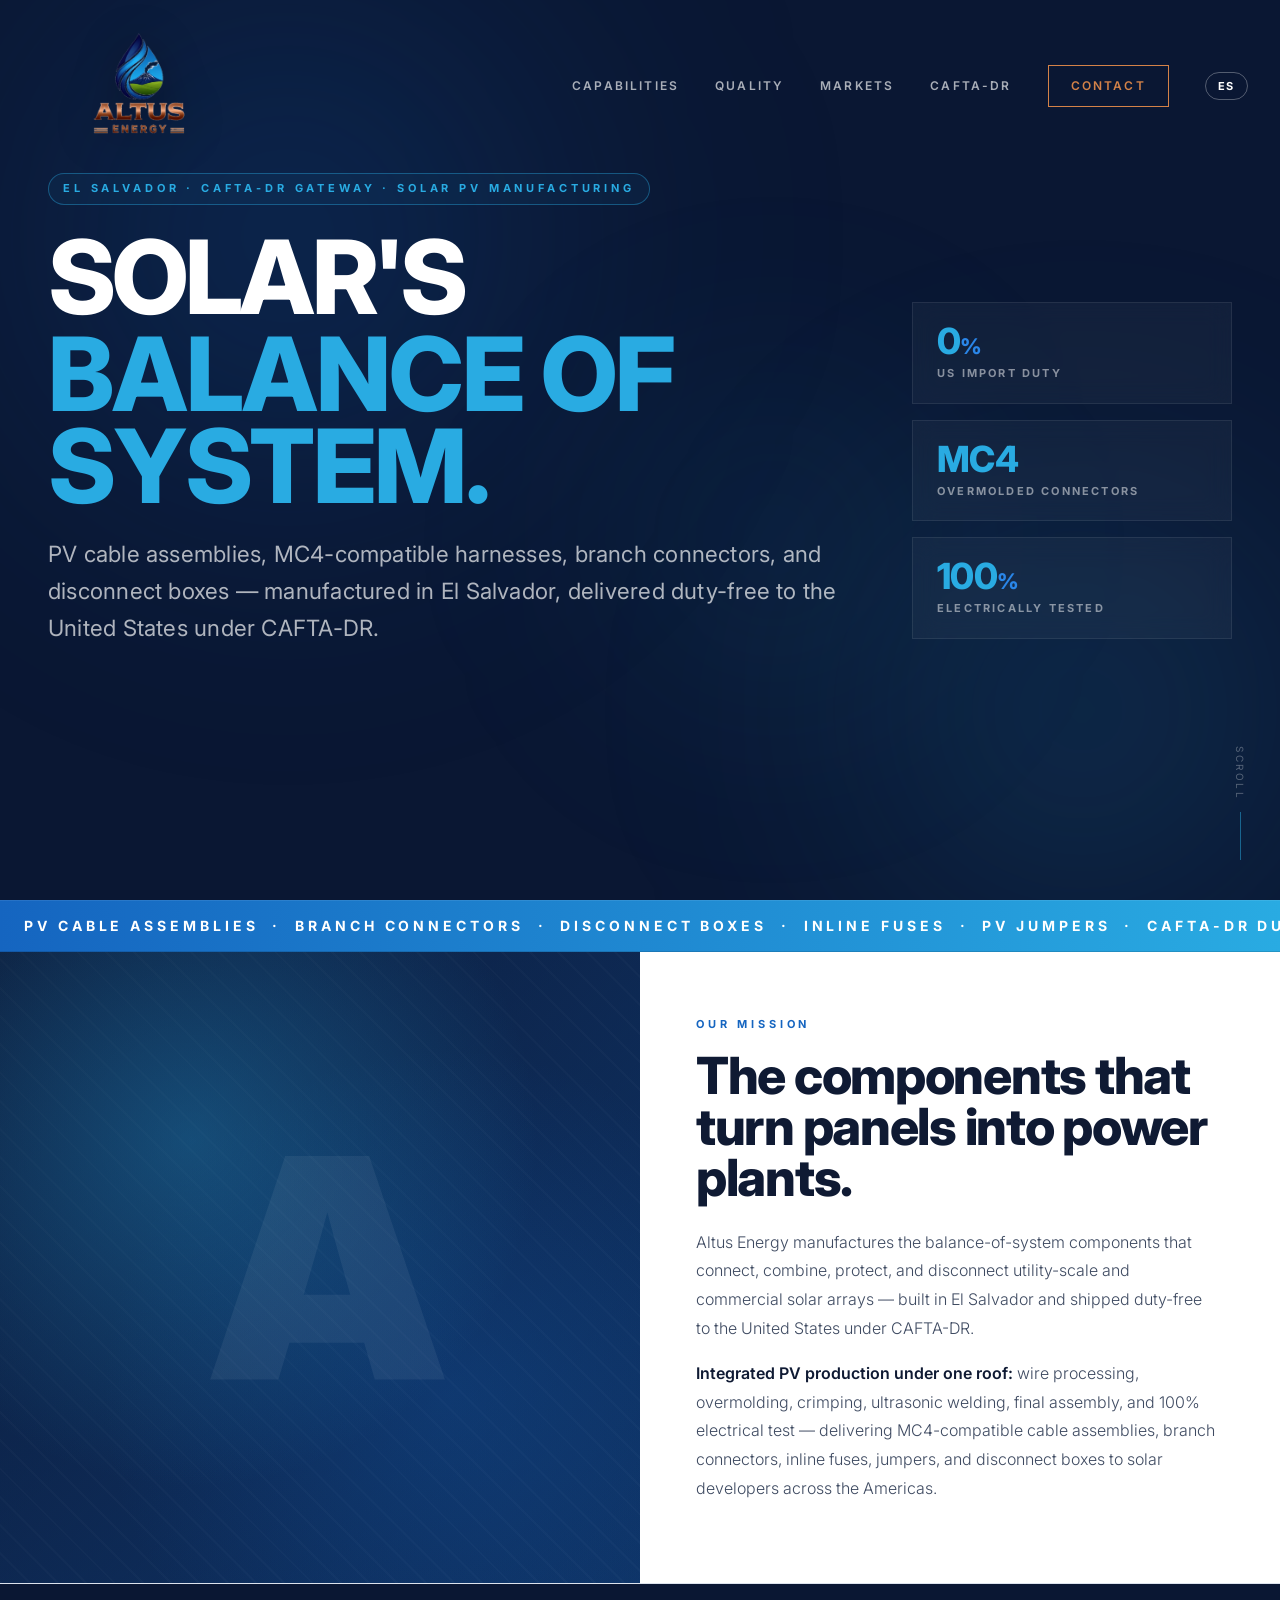
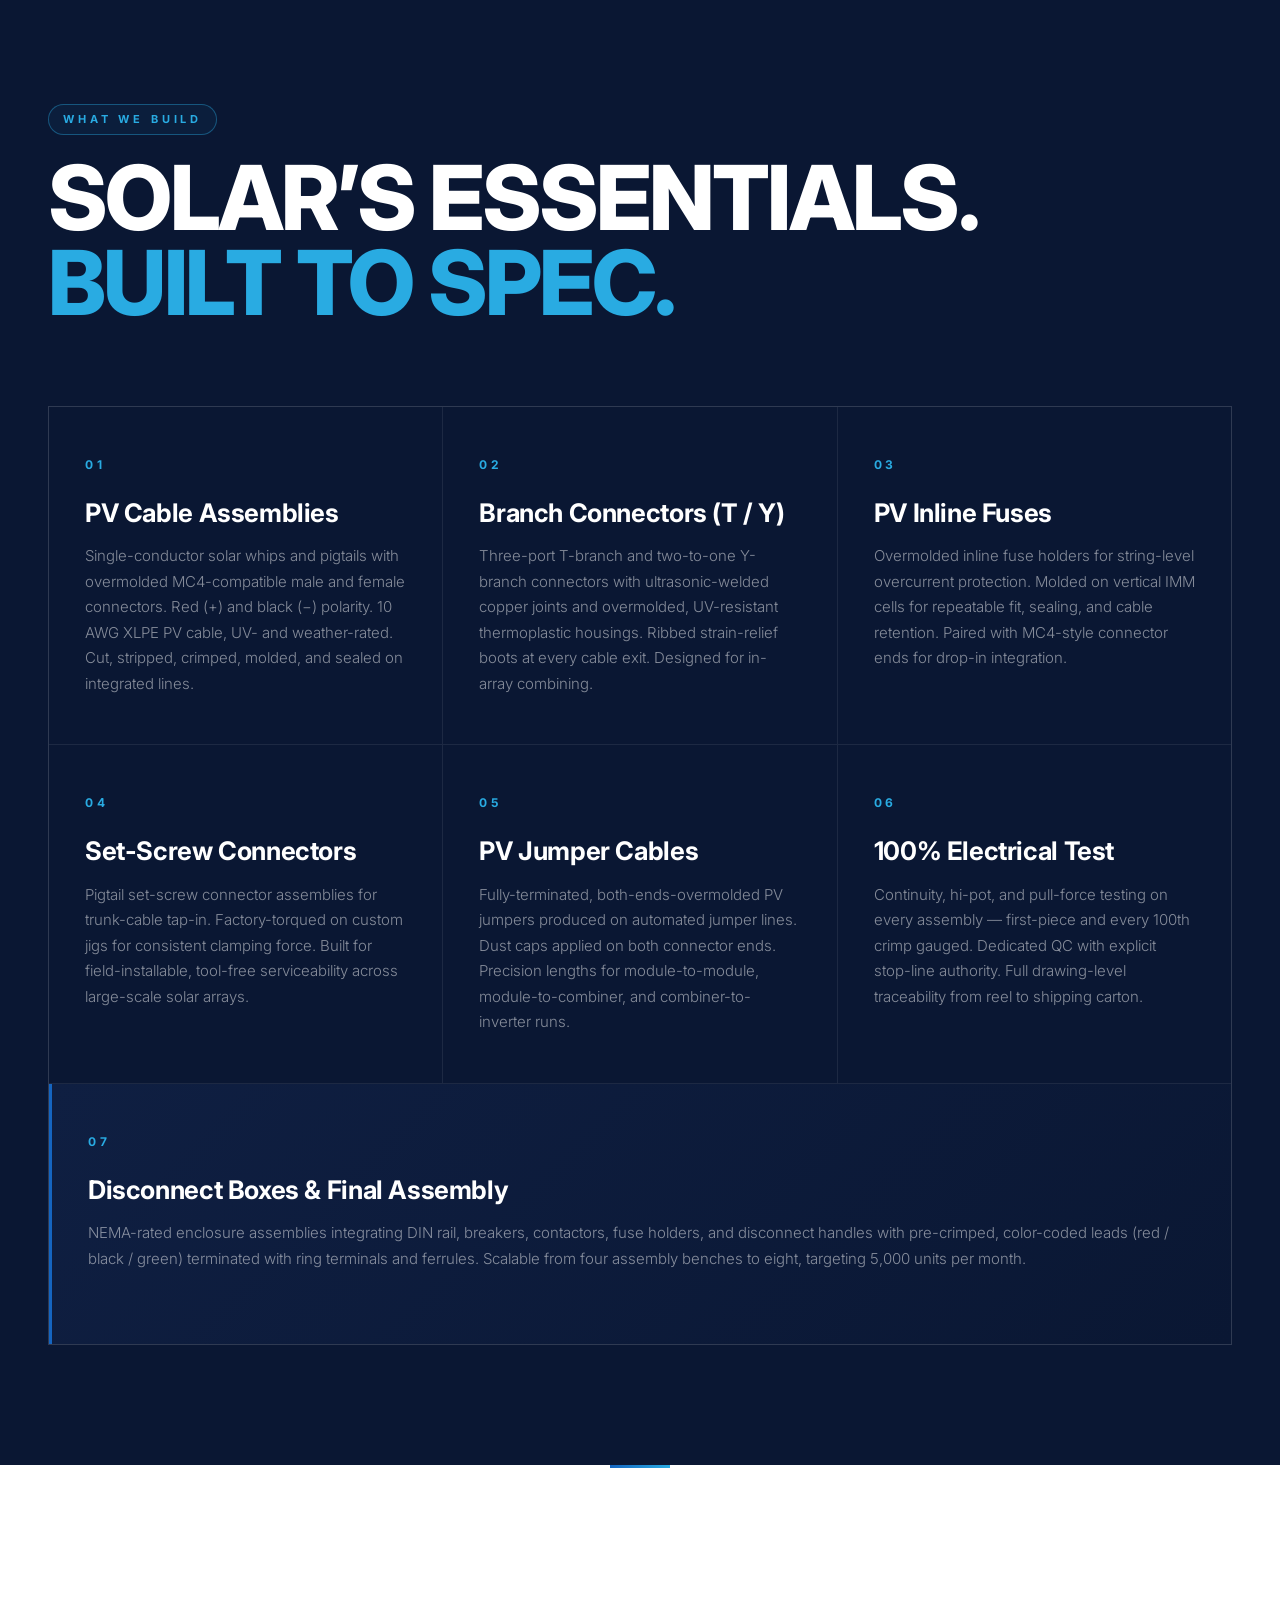
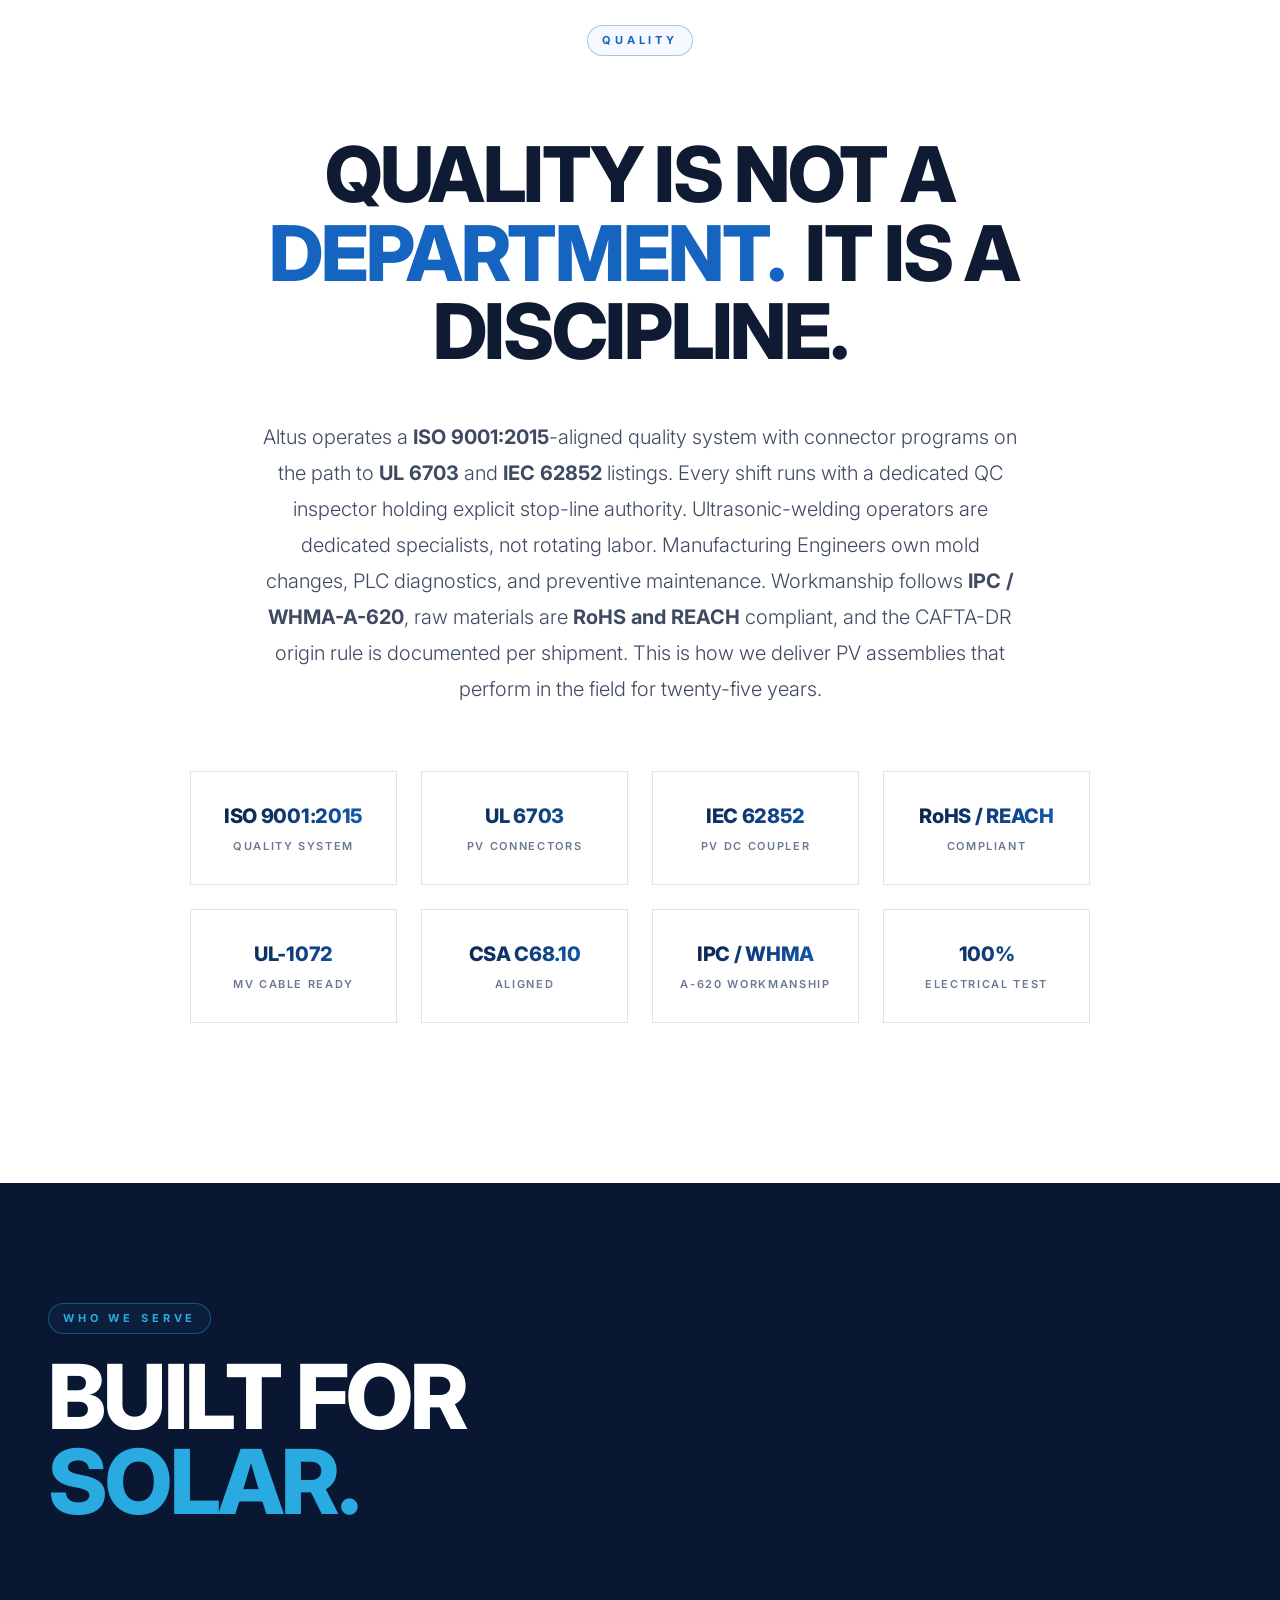
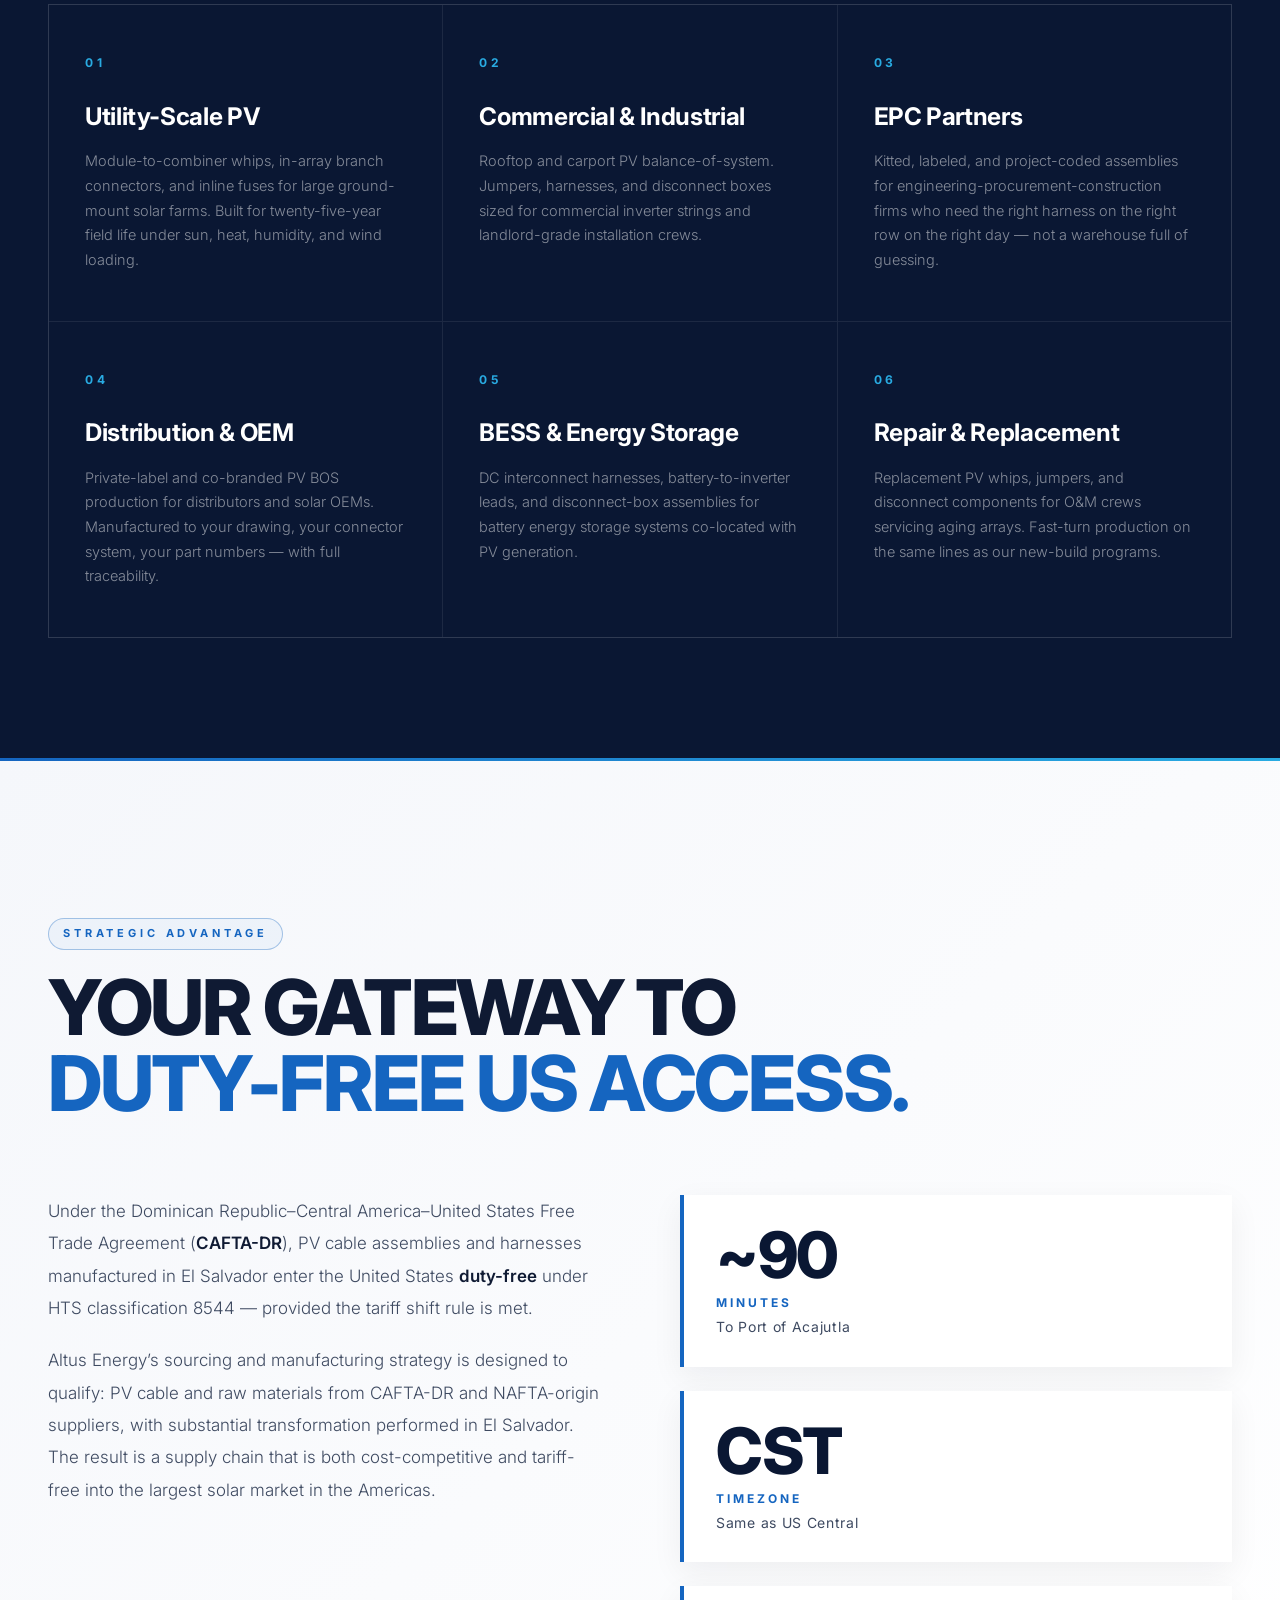
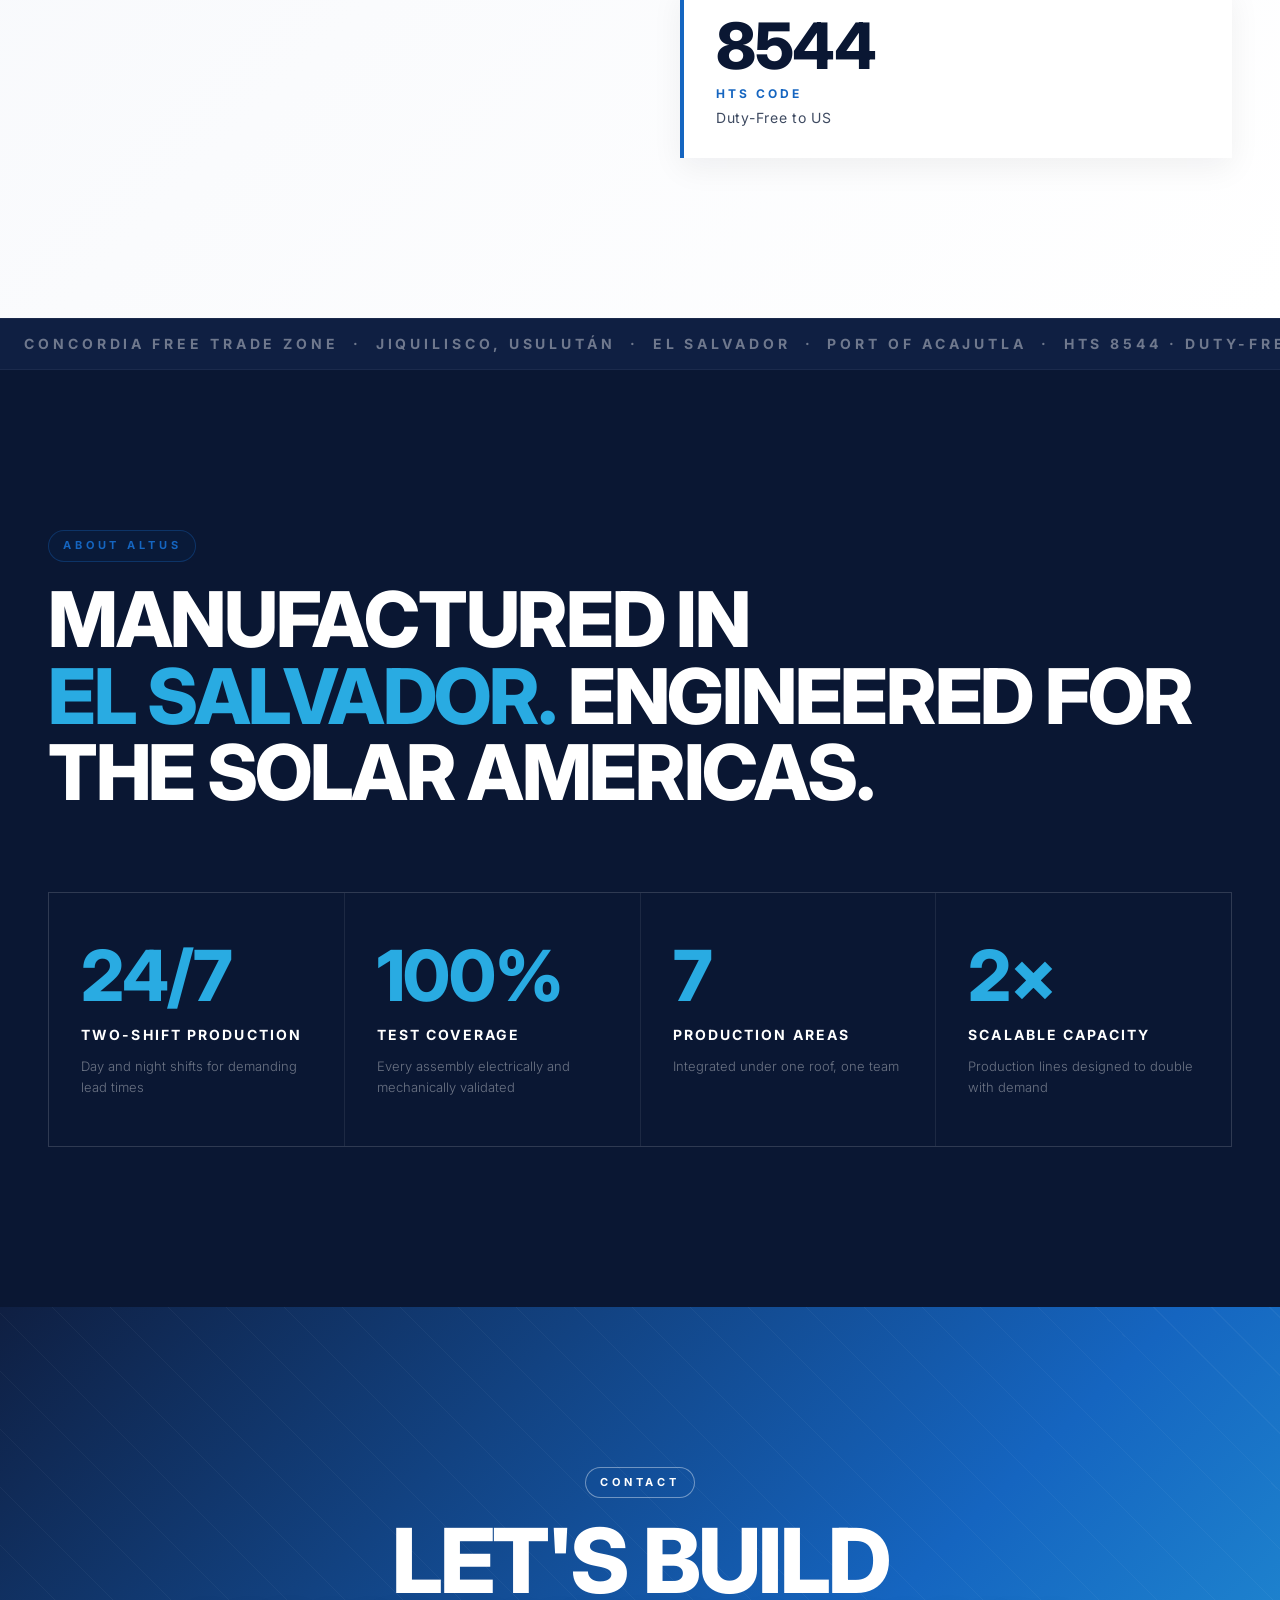
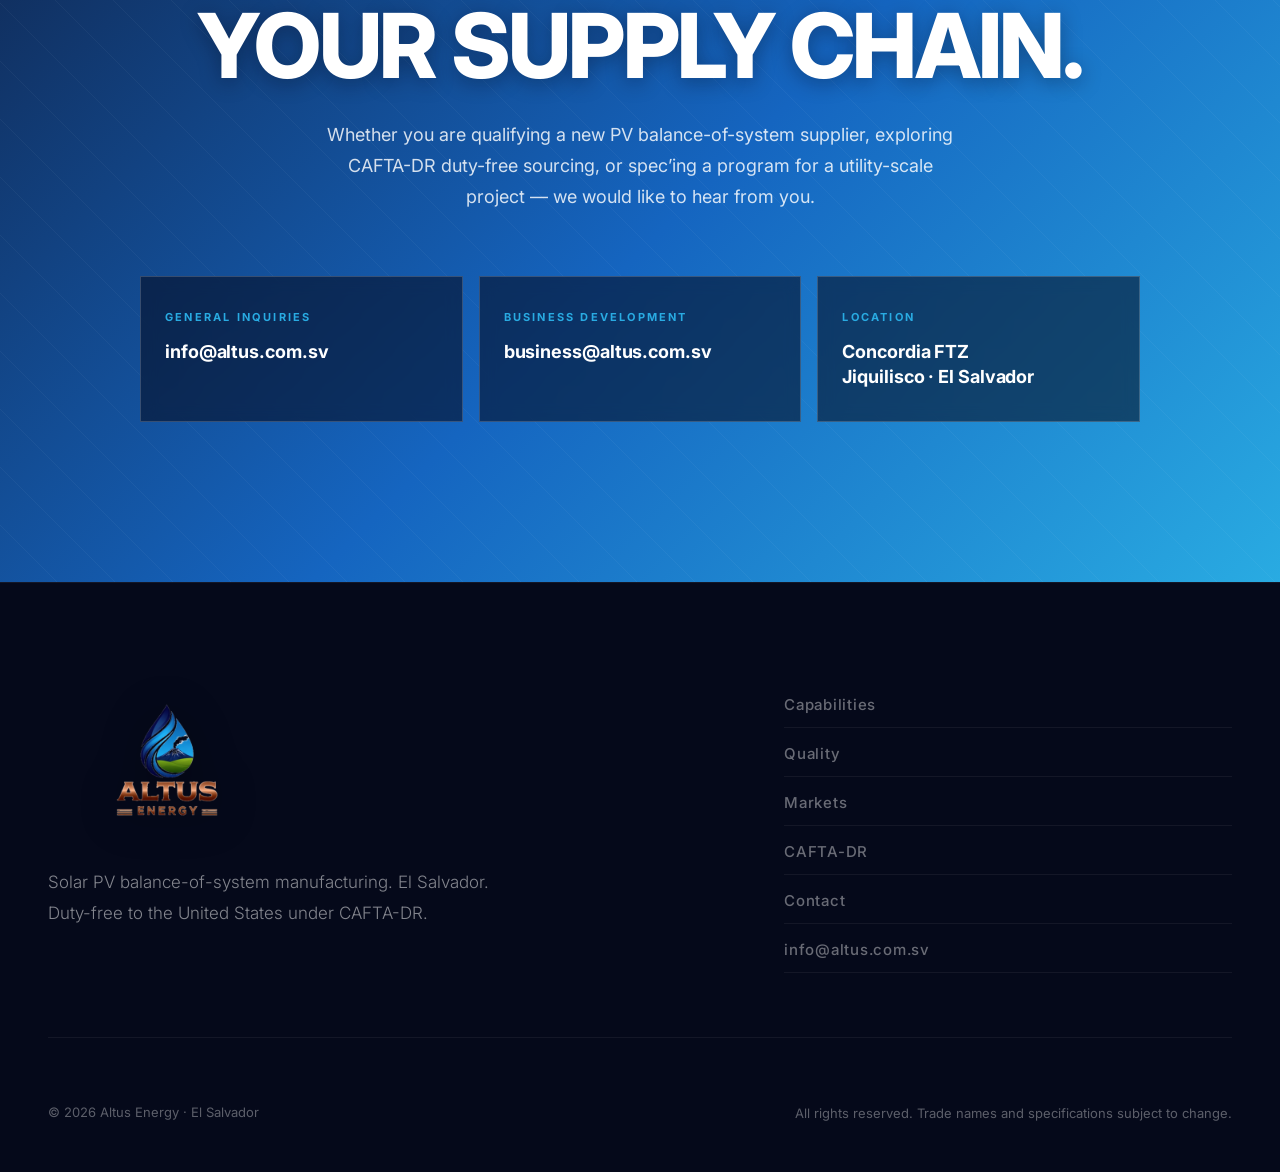
==== index.html @ 2d400f32 "feat(compliance): mirror WTEC umbrella certification stack WTEC Energy publicly certifies to UL + IS" ====
<!DOCTYPE html>
<html lang="en">
<head>
<meta charset="UTF-8">
<meta name="viewport" content="width=device-width, initial-scale=1.0, viewport-fit=cover">
<meta name="apple-mobile-web-app-capable" content="yes">
<meta name="theme-color" content="#0a1733">
<title>ALTUS ENERGY — Solar PV Cable Assemblies &amp; Balance-of-System · El Salvador</title>
<meta name="description" content="Altus Energy · PV cable assemblies, MC4-compatible harnesses, branch connectors, and disconnect boxes — manufactured in El Salvador. CAFTA-DR qualified. Duty-free to the US.">
<meta name="keywords" content="Altus Energy, solar PV, cable assembly, MC4, branch connector, disconnect box, El Salvador, CAFTA-DR, UL 6703, IEC 62852">
<meta name="robots" content="index, follow">
<link rel="canonical" href="https://www.altus.com.sv/">

<meta property="og:title" content="ALTUS ENERGY — Solar PV Balance-of-System Manufacturing from El Salvador">
<meta property="og:description" content="PV cable assemblies, MC4-compatible harnesses, branch connectors, and disconnect boxes. CAFTA-DR qualified. Duty-free to the US.">
<meta property="og:type" content="website">
<meta property="og:url" content="https://www.altus.com.sv/">
<meta property="og:site_name" content="Altus Energy">

<link rel="preconnect" href="https://fonts.googleapis.com">
<link rel="preconnect" href="https://fonts.gstatic.com" crossorigin>
<link href="https://fonts.googleapis.com/css2?family=Inter:wght@300;400;500;600;700;800;900&display=swap" rel="stylesheet">
<link rel="stylesheet" href="./assets/styles.css">
</head>
<body>

<!-- NAV -->
<nav class="nav">
  <a href="#" class="nav-brand"><img src="./assets/altus-logo-1000.png" alt="Altus Energy" class="nav-logo-img"></a>
  <div class="nav-links">
    <a href="#capabilities" data-i18n="nav_caps">Capabilities</a>
    <a href="#quality" data-i18n="nav_quality">Quality</a>
    <a href="#markets" data-i18n="nav_markets">Markets</a>
    <a href="#cafta" data-i18n="nav_cafta">CAFTA-DR</a>
    <a href="#contact" class="nav-cta" data-i18n="nav_contact">Contact</a>
    <button class="lang-toggle" id="langToggle" aria-label="Switch language">ES</button>
  </div>
</nav>

<!-- HERO -->
<section class="hero">
  <div class="hero-fluid">
    <div class="fluid-mid"></div>
  </div>
  <div class="particles">
    <div class="particle"></div>
    <div class="particle"></div>
    <div class="particle"></div>
    <div class="particle"></div>
    <div class="particle"></div>
    <div class="particle"></div>
    <div class="particle"></div>
    <div class="particle"></div>
    <div class="particle"></div>
    <div class="particle"></div>
    <div class="particle"></div>
    <div class="particle"></div>
  </div>

  <div class="hero-content">
    <div class="hero-left">
      <div class="hero-eyebrow" data-i18n="hero_eyebrow">El Salvador · CAFTA-DR Gateway · Solar PV Manufacturing</div>
      <h1 class="hero-title">
        <span data-i18n="hero_t1">Solar&apos;s</span>
        <em data-i18n="hero_t2">Balance of System.</em>
      </h1>
      <p class="hero-sub" data-i18n="hero_sub">PV cable assemblies, MC4-compatible harnesses, branch connectors, and disconnect boxes — manufactured in El Salvador, delivered duty-free to the United States under CAFTA-DR.</p>
    </div>

    <div class="hero-right">
      <div class="hero-stat">
        <div class="hero-stat-num">0<span class="hs-pct">%</span></div>
        <div class="hero-stat-label" data-i18n="hs1">US Import Duty</div>
      </div>
      <div class="hero-stat">
        <div class="hero-stat-num">MC4</div>
        <div class="hero-stat-label" data-i18n="hs2">Overmolded Connectors</div>
      </div>
      <div class="hero-stat">
        <div class="hero-stat-num">100<span class="hs-pct">%</span></div>
        <div class="hero-stat-label" data-i18n="hs3">Electrically Tested</div>
      </div>
    </div>
  </div>

  <div class="hero-scroll">
    <span data-i18n="scroll">Scroll</span>
  </div>
</section>

<!-- MARQUEE -->
<div class="marquee">
  <div class="marquee-track">
    <span class="marquee-text" data-i18n="mq">PV Cable Assemblies &nbsp;·&nbsp; Branch Connectors &nbsp;·&nbsp; Disconnect Boxes &nbsp;·&nbsp; Inline Fuses &nbsp;·&nbsp; PV Jumpers &nbsp;·&nbsp; CAFTA-DR Duty-Free &nbsp;·&nbsp; Made in El Salvador &nbsp;·&nbsp;</span>
    <span class="marquee-text" data-i18n="mq" aria-hidden="true">PV Cable Assemblies &nbsp;·&nbsp; Branch Connectors &nbsp;·&nbsp; Disconnect Boxes &nbsp;·&nbsp; Inline Fuses &nbsp;·&nbsp; PV Jumpers &nbsp;·&nbsp; CAFTA-DR Duty-Free &nbsp;·&nbsp; Made in El Salvador &nbsp;·&nbsp;</span>
  </div>
</div>

<!-- MISSION / INTRO (editorial) -->
<section class="ed-section">
  <div class="ed-row">
    <div class="ed-media">
      <div class="ed-photo ed-photo-mission"></div>
    </div>
    <div class="ed-text">
      <div class="ed-eyebrow" data-i18n="m_eyebrow">Our Mission</div>
      <h2 class="ed-heading" data-i18n="m_title">The components that turn panels into power plants.</h2>
      <p class="ed-body" data-i18n="m_body1">Altus Energy manufactures the balance-of-system components that connect, combine, protect, and disconnect utility-scale and commercial solar arrays — built in El Salvador and shipped duty-free to the United States under CAFTA-DR.</p>
      <p class="ed-body" data-i18n="m_body2"><strong>Integrated PV production under one roof:</strong> wire processing, overmolding, crimping, ultrasonic welding, final assembly, and 100% electrical test — delivering MC4-compatible cable assemblies, branch connectors, inline fuses, jumpers, and disconnect boxes to solar developers across the Americas.</p>
    </div>
  </div>
</section>

<!-- CAPABILITIES -->
<section id="capabilities" class="section-dark">
  <div class="section-header-dark">
    <div class="section-eyebrow-light" data-i18n="cap_eyebrow">What We Build</div>
    <h2 class="section-heading-huge" data-i18n="cap_title">Solar&rsquo;s essentials.<br><em>Built to spec.</em></h2>
  </div>

  <div class="caps-grid">
    <div class="cap-card">
      <div class="cap-num">01</div>
      <h3 data-i18n="cap1_title">PV Cable Assemblies</h3>
      <p data-i18n="cap1_body">Single-conductor solar whips and pigtails with overmolded MC4-compatible male and female connectors. Red (+) and black (&minus;) polarity. 10 AWG XLPE PV cable, UV- and weather-rated. Cut, stripped, crimped, molded, and sealed on integrated lines.</p>
    </div>
    <div class="cap-card">
      <div class="cap-num">02</div>
      <h3 data-i18n="cap2_title">Branch Connectors (T / Y)</h3>
      <p data-i18n="cap2_body">Three-port T-branch and two-to-one Y-branch connectors with ultrasonic-welded copper joints and overmolded, UV-resistant thermoplastic housings. Ribbed strain-relief boots at every cable exit. Designed for in-array combining.</p>
    </div>
    <div class="cap-card">
      <div class="cap-num">03</div>
      <h3 data-i18n="cap3_title">PV Inline Fuses</h3>
      <p data-i18n="cap3_body">Overmolded inline fuse holders for string-level overcurrent protection. Molded on vertical IMM cells for repeatable fit, sealing, and cable retention. Paired with MC4-style connector ends for drop-in integration.</p>
    </div>
    <div class="cap-card">
      <div class="cap-num">04</div>
      <h3 data-i18n="cap4_title">Set-Screw Connectors</h3>
      <p data-i18n="cap4_body">Pigtail set-screw connector assemblies for trunk-cable tap-in. Factory-torqued on custom jigs for consistent clamping force. Built for field-installable, tool-free serviceability across large-scale solar arrays.</p>
    </div>
    <div class="cap-card">
      <div class="cap-num">05</div>
      <h3 data-i18n="cap5_title">PV Jumper Cables</h3>
      <p data-i18n="cap5_body">Fully-terminated, both-ends-overmolded PV jumpers produced on automated jumper lines. Dust caps applied on both connector ends. Precision lengths for module-to-module, module-to-combiner, and combiner-to-inverter runs.</p>
    </div>
    <div class="cap-card">
      <div class="cap-num">06</div>
      <h3 data-i18n="cap6_title">100% Electrical Test</h3>
      <p data-i18n="cap6_body">Continuity, hi-pot, and pull-force testing on every assembly &mdash; first-piece and every 100th crimp gauged. Dedicated QC with explicit stop-line authority. Full drawing-level traceability from reel to shipping carton.</p>
    </div>
    <div class="cap-card cap-card-wide">
      <div class="cap-num">07</div>
      <h3 data-i18n="cap7_title">Disconnect Boxes &amp; Final Assembly</h3>
      <p data-i18n="cap7_body">NEMA-rated enclosure assemblies integrating DIN rail, breakers, contactors, fuse holders, and disconnect handles with pre-crimped, color-coded leads (red / black / green) terminated with ring terminals and ferrules. Scalable from four assembly benches to eight, targeting 5,000 units per month.</p>
    </div>
  </div>
</section>

<!-- QUALITY / STATEMENT -->
<section id="quality" class="statement-section">
  <div class="statement-inner">
    <div class="section-eyebrow" data-i18n="q_eyebrow">Quality</div>
    <h2 class="statement-heading">
      <span data-i18n="q_t1">Quality is not a</span>
      <em data-i18n="q_t2">department.</em>
      <span data-i18n="q_t3">It is a discipline.</span>
    </h2>

    <div class="statement-body">
      <p data-i18n="q_body">Altus operates a <strong>ISO 9001:2015</strong>-aligned quality system with connector programs on the path to <strong>UL 6703</strong> and <strong>IEC 62852</strong> listings. Every shift runs with a dedicated QC inspector holding explicit stop-line authority. Ultrasonic-welding operators are dedicated specialists, not rotating labor. Manufacturing Engineers own mold changes, PLC diagnostics, and preventive maintenance. Workmanship follows <strong>IPC / WHMA-A-620</strong>, raw materials are <strong>RoHS and REACH</strong> compliant, and the CAFTA-DR origin rule is documented per shipment. This is how we deliver PV assemblies that perform in the field for twenty-five years.</p>
    </div>

    <div class="quality-badges">
      <div class="qb"><span class="qb-title">ISO 9001:2015</span><span class="qb-sub" data-i18n="qb1">Quality System</span></div>
      <div class="qb"><span class="qb-title">UL 6703</span><span class="qb-sub" data-i18n="qb2">PV Connectors</span></div>
      <div class="qb"><span class="qb-title">IEC 62852</span><span class="qb-sub" data-i18n="qb3">PV DC Coupler</span></div>
      <div class="qb"><span class="qb-title">RoHS / REACH</span><span class="qb-sub" data-i18n="qb4">Compliant</span></div>
      <div class="qb"><span class="qb-title">UL-1072</span><span class="qb-sub" data-i18n="qb5">MV Cable Ready</span></div>
      <div class="qb"><span class="qb-title">CSA C68.10</span><span class="qb-sub" data-i18n="qb6">Aligned</span></div>
      <div class="qb"><span class="qb-title">IPC / WHMA</span><span class="qb-sub" data-i18n="qb7">A-620 Workmanship</span></div>
      <div class="qb"><span class="qb-title">100%</span><span class="qb-sub" data-i18n="qb8">Electrical Test</span></div>
    </div>
  </div>
</section>

<!-- MARKETS -->
<section id="markets" class="section-dark">
  <div class="section-header-dark">
    <div class="section-eyebrow-light" data-i18n="mk_eyebrow">Who We Serve</div>
    <h2 class="section-heading-huge" data-i18n="mk_title">Built for<br><em>solar.</em></h2>
  </div>

  <div class="markets-grid">
    <div class="market-card">
      <div class="market-num">01</div>
      <h3 data-i18n="mk1_title">Utility-Scale PV</h3>
      <p data-i18n="mk1_body">Module-to-combiner whips, in-array branch connectors, and inline fuses for large ground-mount solar farms. Built for twenty-five-year field life under sun, heat, humidity, and wind loading.</p>
    </div>
    <div class="market-card">
      <div class="market-num">02</div>
      <h3 data-i18n="mk2_title">Commercial &amp; Industrial</h3>
      <p data-i18n="mk2_body">Rooftop and carport PV balance-of-system. Jumpers, harnesses, and disconnect boxes sized for commercial inverter strings and landlord-grade installation crews.</p>
    </div>
    <div class="market-card">
      <div class="market-num">03</div>
      <h3 data-i18n="mk3_title">EPC Partners</h3>
      <p data-i18n="mk3_body">Kitted, labeled, and project-coded assemblies for engineering-procurement-construction firms who need the right harness on the right row on the right day &mdash; not a warehouse full of guessing.</p>
    </div>
    <div class="market-card">
      <div class="market-num">04</div>
      <h3 data-i18n="mk4_title">Distribution &amp; OEM</h3>
      <p data-i18n="mk4_body">Private-label and co-branded PV BOS production for distributors and solar OEMs. Manufactured to your drawing, your connector system, your part numbers &mdash; with full traceability.</p>
    </div>
    <div class="market-card">
      <div class="market-num">05</div>
      <h3 data-i18n="mk5_title">BESS &amp; Energy Storage</h3>
      <p data-i18n="mk5_body">DC interconnect harnesses, battery-to-inverter leads, and disconnect-box assemblies for battery energy storage systems co-located with PV generation.</p>
    </div>
    <div class="market-card">
      <div class="market-num">06</div>
      <h3 data-i18n="mk6_title">Repair &amp; Replacement</h3>
      <p data-i18n="mk6_body">Replacement PV whips, jumpers, and disconnect components for O&amp;M crews servicing aging arrays. Fast-turn production on the same lines as our new-build programs.</p>
    </div>
  </div>
</section>

<!-- CAFTA -->
<section id="cafta" class="cafta-section">
  <div class="cafta-inner">
    <div class="section-eyebrow" data-i18n="c_eyebrow">Strategic Advantage</div>
    <h2 class="cafta-heading">
      <span data-i18n="c_t1">Your gateway to</span>
      <em data-i18n="c_t2">duty-free US access.</em>
    </h2>

    <div class="cafta-body-grid">
      <div class="cafta-body-text">
        <p data-i18n="c_body1">Under the Dominican Republic&ndash;Central America&ndash;United States Free Trade Agreement (<strong>CAFTA-DR</strong>), PV cable assemblies and harnesses manufactured in El Salvador enter the United States <strong>duty-free</strong> under HTS classification 8544 &mdash; provided the tariff shift rule is met.</p>
        <p data-i18n="c_body2">Altus Energy&rsquo;s sourcing and manufacturing strategy is designed to qualify: PV cable and raw materials from CAFTA-DR and NAFTA-origin suppliers, with substantial transformation performed in El Salvador. The result is a supply chain that is both cost-competitive and tariff-free into the largest solar market in the Americas.</p>
      </div>
      <div class="cafta-stats">
        <div class="cafta-stat">
          <div class="cs-big">~90</div>
          <div class="cs-unit" data-i18n="cs1_unit">minutes</div>
          <div class="cs-label" data-i18n="cs1_label">To Port of Acajutla</div>
        </div>
        <div class="cafta-stat">
          <div class="cs-big">CST</div>
          <div class="cs-unit" data-i18n="cs2_unit">timezone</div>
          <div class="cs-label" data-i18n="cs2_label">Same as US Central</div>
        </div>
        <div class="cafta-stat">
          <div class="cs-big">8544</div>
          <div class="cs-unit" data-i18n="cs3_unit">HTS Code</div>
          <div class="cs-label" data-i18n="cs3_label">Duty-Free to US</div>
        </div>
      </div>
    </div>
  </div>
</section>

<!-- LOCATION MARQUEE -->
<div class="marquee marquee-alt">
  <div class="marquee-track">
    <span class="marquee-text" data-i18n="mq2">Concordia Free Trade Zone &nbsp;·&nbsp; Jiquilisco, Usulut&aacute;n &nbsp;·&nbsp; El Salvador &nbsp;·&nbsp; Port of Acajutla &nbsp;·&nbsp; HTS 8544 &middot; Duty-Free to the US &nbsp;·&nbsp;</span>
    <span class="marquee-text" data-i18n="mq2" aria-hidden="true">Concordia Free Trade Zone &nbsp;·&nbsp; Jiquilisco, Usulut&aacute;n &nbsp;·&nbsp; El Salvador &nbsp;·&nbsp; Port of Acajutla &nbsp;·&nbsp; HTS 8544 &middot; Duty-Free to the US &nbsp;·&nbsp;</span>
  </div>
</div>

<!-- COMPANY -->
<section class="company-section">
  <div class="company-inner">
    <div class="section-eyebrow" data-i18n="co_eyebrow">About Altus</div>
    <h2 class="company-heading">
      <span data-i18n="co_t1">Manufactured in</span>
      <em data-i18n="co_t2">El Salvador.</em>
      <span data-i18n="co_t3">Engineered for the solar Americas.</span>
    </h2>

    <div class="company-stats">
      <div class="comp-stat">
        <div class="comp-num">24/7</div>
        <div class="comp-label" data-i18n="cs_ops">Two-Shift Production</div>
        <div class="comp-note" data-i18n="cs_ops_note">Day and night shifts for demanding lead times</div>
      </div>
      <div class="comp-stat">
        <div class="comp-num">100%</div>
        <div class="comp-label" data-i18n="cs_test">Test Coverage</div>
        <div class="comp-note" data-i18n="cs_test_note">Every assembly electrically and mechanically validated</div>
      </div>
      <div class="comp-stat">
        <div class="comp-num">7</div>
        <div class="comp-label" data-i18n="cs_areas">Production Areas</div>
        <div class="comp-note" data-i18n="cs_areas_note">Integrated under one roof, one team</div>
      </div>
      <div class="comp-stat">
        <div class="comp-num">2×</div>
        <div class="comp-label" data-i18n="cs_scale">Scalable Capacity</div>
        <div class="comp-note" data-i18n="cs_scale_note">Production lines designed to double with demand</div>
      </div>
    </div>
  </div>
</section>

<!-- CONTACT / CTA -->
<section id="contact" class="cta-section">
  <div class="cta-inner">
    <div class="section-eyebrow" data-i18n="ct_eyebrow">Contact</div>
    <h2 class="cta-heading">
      <span data-i18n="ct_t1">Let's build</span>
      <em data-i18n="ct_t2">your supply chain.</em>
    </h2>
    <p class="cta-sub" data-i18n="ct_sub">Whether you are qualifying a new PV balance-of-system supplier, exploring CAFTA-DR duty-free sourcing, or spec&rsquo;ing a program for a utility-scale project &mdash; we would like to hear from you.</p>

    <div class="contact-grid">
      <a href="mailto:info@altus.com.sv" class="contact-card">
        <div class="cc-label" data-i18n="cc1_label">General Inquiries</div>
        <div class="cc-value">info@altus.com.sv</div>
      </a>
      <a href="mailto:business@altus.com.sv" class="contact-card">
        <div class="cc-label" data-i18n="cc2_label">Business Development</div>
        <div class="cc-value">business@altus.com.sv</div>
      </a>
      <div class="contact-card">
        <div class="cc-label" data-i18n="cc3_label">Location</div>
        <div class="cc-value">Concordia FTZ<br>Jiquilisco · El Salvador</div>
      </div>
    </div>
  </div>
</section>

<!-- FOOTER -->
<footer>
  <div class="footer-inner">
    <div class="footer-top">
      <div>
        <img src="./assets/altus-logo-600.png" alt="Altus Energy" class="footer-logo-img">
        <p class="footer-desc" data-i18n="ft_desc">Solar PV balance-of-system manufacturing. El Salvador. Duty-free to the United States under CAFTA-DR.</p>
      </div>
      <div class="footer-links">
        <a href="#capabilities" data-i18n="ft_caps">Capabilities</a>
        <a href="#quality" data-i18n="ft_quality">Quality</a>
        <a href="#markets" data-i18n="ft_markets">Markets</a>
        <a href="#cafta" data-i18n="ft_cafta">CAFTA-DR</a>
        <a href="#contact" data-i18n="ft_contact">Contact</a>
        <a href="mailto:info@altus.com.sv">info@altus.com.sv</a>
      </div>
    </div>
    <div class="footer-bottom">
      <span>© 2026 Altus Energy · El Salvador</span>
      <span class="footer-legal" data-i18n="ft_legal">All rights reserved. Trade names and specifications subject to change.</span>
    </div>
  </div>
</footer>

<script src="./assets/app.js"></script>
</body>
</html>
---- assets/styles.css ----
*,*::before,*::after{box-sizing:border-box;margin:0;padding:0}

:root{
  /* Altus logo palette */
  --navy:#0a1733;
  --navy-dark:#05091a;
  --navy-mid:#0f1f42;
  --royal:#1565c0;
  --royal-bright:#2a86e8;
  --sky:#29abe2;
  --steel:#6d8bb5;
  --copper:#b5622a;          /* logo wordmark accent (use sparingly) */
  --copper-bright:#d48248;
  --gold:var(--royal);
  --gold-bright:var(--sky);
  --gold-dim:#0d3a78;
  --white:#ffffff;
  --gray-50:#f5f7fb;
  --gray-100:#edf2f7;
  --gray-200:#dce3ed;
  --gray-400:#6b7a90;
  --gray-600:#3e4a61;
  --text:#0f1a33;
  --sans:'Inter',system-ui,-apple-system,sans-serif;
  --serif:'Inter',system-ui,-apple-system,sans-serif;
  --display:'Inter',system-ui,-apple-system,sans-serif;
  --ease:cubic-bezier(.16,1,.3,1);
}

html{scroll-behavior:smooth;-webkit-text-size-adjust:100%}
body{
  font-family:var(--sans);
  color:var(--text);
  background:var(--navy);
  line-height:1.6;
  -webkit-font-smoothing:antialiased;
  -moz-osx-font-smoothing:grayscale;
  overflow-x:hidden;
}
::selection{background:var(--royal);color:var(--white)}
img{max-width:100%;display:block}
a{color:inherit;text-decoration:none}
button{font-family:inherit;cursor:pointer;border:none;background:none}

/* =========== NAV =========== */
.nav{
  position:fixed;top:0;left:0;right:0;z-index:100;
  padding:14px 32px;
  display:flex;align-items:center;justify-content:space-between;
  transition:all .3s var(--ease);
  background:rgba(10,15,28,.0);
  backdrop-filter:blur(0);
  -webkit-backdrop-filter:blur(0);
}
.nav.scrolled{
  padding:8px 32px;
  background:rgba(10,15,28,.88);
  backdrop-filter:blur(12px);
  -webkit-backdrop-filter:blur(12px);
  border-bottom:1px solid rgba(255,255,255,.06);
}
.nav-brand{
  font-family:var(--display);
  font-size:18px;font-weight:800;
  color:var(--white);
  letter-spacing:.25em;
  text-transform:uppercase;
  display:flex;align-items:center;
}
.nav-logo-img{
  height:144px;width:auto;
  transition:all .3s var(--ease);
  filter:drop-shadow(0 4px 20px rgba(0,0,0,.3));
}
.nav.scrolled .nav-logo-img{height:90px}
.nav-brand:hover .nav-logo-img{opacity:.85}
.nav-links{
  display:flex;gap:36px;align-items:center;
  flex-wrap:nowrap;
}
.nav-links a{
  font-size:12px;font-weight:600;
  color:var(--white);
  letter-spacing:.18em;text-transform:uppercase;
  opacity:.65;transition:opacity .3s;
}
.nav-links a:hover{opacity:1}
.nav-links .nav-cta{
  opacity:1;border:1px solid var(--copper-bright);
  color:var(--copper-bright);
  padding:10px 22px;
  transition:all .25s var(--ease);
}
.nav-links .nav-cta:hover{background:var(--copper-bright);color:var(--navy);border-color:var(--copper-bright)}
.lang-toggle{
  background:transparent;
  border:1px solid rgba(255,255,255,.3);
  color:var(--white);
  font-size:11px;font-weight:700;
  letter-spacing:.15em;
  padding:6px 12px;border-radius:20px;
  transition:all .2s;
}
.lang-toggle:hover{border-color:var(--white);background:var(--white);color:var(--navy)}

@media(max-width:900px){
  .nav-links a:not(.nav-cta){display:none}
  .nav-links{gap:10px;flex-shrink:0}
  .nav-links .nav-cta{padding:7px 14px;font-size:11px;letter-spacing:.1em}
  .lang-toggle{display:inline-flex;align-items:center;padding:5px 10px;font-size:10px;flex-shrink:0}
}
@media(max-width:700px){
  .nav{padding:6px 14px;gap:8px}
  .nav.scrolled{padding:6px 14px}
  .nav-logo-img{height:54px}
  .nav.scrolled .nav-logo-img{height:44px}
  .nav-brand{min-width:0;flex-shrink:1;overflow:hidden}
  .nav-links{gap:6px;flex-shrink:0}
  .nav-links .nav-cta{padding:5px 10px;font-size:10px;letter-spacing:.06em;white-space:nowrap}
  .lang-toggle{padding:4px 8px;font-size:10px;white-space:nowrap}
}
@media(max-width:480px){
  .nav{padding:4px 10px;gap:5px}
  .nav.scrolled{padding:4px 10px}
  .nav-logo-img{height:44px}
  .nav.scrolled .nav-logo-img{height:38px}
  .nav-links{gap:4px}
  .nav-links .nav-cta{padding:4px 8px;font-size:9px;letter-spacing:.04em}
  .lang-toggle{padding:3px 6px;font-size:9px;letter-spacing:.04em;border-radius:12px}
}
@media(max-width:360px){
  .nav{padding:3px 8px}
  .nav-logo-img{height:38px}
  .nav-links .nav-cta{padding:3px 6px;font-size:8.5px}
  .lang-toggle{padding:2px 5px;font-size:8.5px}
}

/* =========== HERO =========== */
.hero{
  position:relative;
  height:100vh;height:100dvh;
  min-height:600px;
  display:flex;align-items:center;
  overflow:hidden;
  background:var(--navy);
}

.hero-fluid{position:absolute;inset:0;z-index:0;overflow:hidden}
.hero-fluid::before,.hero-fluid::after{
  content:'';position:absolute;border-radius:50%;filter:blur(120px);
  animation:fluid 14s ease-in-out infinite alternate;
}
.hero-fluid::before{
  width:65vw;height:65vw;top:-20%;left:-10%;
  background:radial-gradient(circle,rgba(21,101,192,.28) 0%,rgba(21,101,192,.08) 40%,transparent 70%);
}
.hero-fluid::after{
  width:55vw;height:55vw;bottom:-18%;right:-12%;
  background:radial-gradient(circle,rgba(41,171,226,.22) 0%,rgba(41,171,226,.05) 40%,transparent 70%);
  animation-delay:-5s;animation-name:fluid2;
}
.fluid-mid{
  position:absolute;width:45vw;height:45vw;
  top:28%;left:38%;
  border-radius:50%;filter:blur(100px);
  background:radial-gradient(circle,rgba(41,171,226,.10) 0%,transparent 60%);
  animation:fluid3 18s ease-in-out infinite alternate;
}
@keyframes fluid{
  0%{transform:translate(0,0) scale(1)}
  50%{transform:translate(10vw,8vh) scale(1.15)}
  100%{transform:translate(-5vw,10vh) scale(.9)}
}
@keyframes fluid2{
  0%{transform:translate(0,0) scale(1)}
  50%{transform:translate(-10vw,-6vh) scale(1.1)}
  100%{transform:translate(8vw,-8vh) scale(.85)}
}
@keyframes fluid3{
  0%{transform:translate(0,0) scale(1)}
  33%{transform:translate(-8vw,5vh) scale(1.25)}
  66%{transform:translate(6vw,-8vh) scale(.8)}
  100%{transform:translate(-3vw,3vh) scale(1.08)}
}

/* particles */
.particles{position:absolute;inset:0;z-index:1;overflow:hidden;pointer-events:none}
.particle{position:absolute;border-radius:50%;opacity:0;animation:drift linear infinite}
.particle:nth-child(1){width:6px;height:6px;background:rgba(41,171,226,.55);left:10%;top:80%;animation-duration:14s}
.particle:nth-child(2){width:4px;height:4px;background:rgba(41,171,226,.35);left:25%;top:90%;animation-duration:18s;animation-delay:-3s}
.particle:nth-child(3){width:8px;height:8px;background:rgba(21,101,192,.45);left:40%;top:85%;animation-duration:12s;animation-delay:-6s}
.particle:nth-child(4){width:3px;height:3px;background:rgba(255,255,255,.18);left:55%;top:95%;animation-duration:20s;animation-delay:-2s}
.particle:nth-child(5){width:5px;height:5px;background:rgba(41,171,226,.3);left:70%;top:88%;animation-duration:16s;animation-delay:-8s}
.particle:nth-child(6){width:10px;height:10px;background:rgba(21,101,192,.22);left:85%;top:82%;animation-duration:22s;animation-delay:-5s}
.particle:nth-child(7){width:4px;height:4px;background:rgba(255,255,255,.12);left:15%;top:92%;animation-duration:15s;animation-delay:-10s}
.particle:nth-child(8){width:7px;height:7px;background:rgba(41,171,226,.25);left:60%;top:78%;animation-duration:19s;animation-delay:-7s}
.particle:nth-child(9){width:3px;height:3px;background:rgba(21,101,192,.5);left:35%;top:96%;animation-duration:13s;animation-delay:-1s}
.particle:nth-child(10){width:5px;height:5px;background:rgba(255,255,255,.1);left:80%;top:90%;animation-duration:17s;animation-delay:-4s}
.particle:nth-child(11){width:6px;height:6px;background:rgba(41,171,226,.3);left:48%;top:84%;animation-duration:21s;animation-delay:-9s}
.particle:nth-child(12){width:4px;height:4px;background:rgba(41,171,226,.35);left:5%;top:88%;animation-duration:16s;animation-delay:-11s}
@keyframes drift{
  0%{transform:translateY(0) translateX(0) scale(1);opacity:0}
  10%{opacity:1}
  50%{transform:translateY(-45vh) translateX(20px) scale(1.2);opacity:.7}
  90%{opacity:.3}
  100%{transform:translateY(-100vh) translateX(-10px) scale(.8);opacity:0}
}

.hero-content{
  position:relative;z-index:2;
  width:100%;padding:0 48px;
  display:flex;align-items:flex-end;justify-content:space-between;gap:48px;
  padding-bottom:80px;
}
.hero-left{flex:1;min-width:0}
.hero-right{flex:0 0 320px;display:flex;flex-direction:column;gap:16px;padding-bottom:8px}

.hero-logo{
  width:clamp(260px,32vw,440px);
  height:auto;
  margin-bottom:32px;
  filter:drop-shadow(0 8px 40px rgba(0,0,0,.5)) drop-shadow(0 0 60px rgba(41,171,226,.22));
  animation:heroLogoIn 1.2s var(--ease) both;
}
@keyframes heroLogoIn{
  from{opacity:0;transform:translateY(30px) scale(.95)}
  to{opacity:1;transform:translateY(0) scale(1)}
}
.hero-eyebrow{
  font-size:11px;font-weight:700;
  letter-spacing:.35em;text-transform:uppercase;
  color:var(--sky);
  margin-bottom:24px;
  display:inline-block;
  padding:6px 14px;
  border:1px solid rgba(41,171,226,.4);
  border-radius:20px;
  background:rgba(41,171,226,.05);
}

.hero-title{
  font-family:var(--display);
  font-size:clamp(2.75rem,8vw,6.5rem);
  font-weight:800;line-height:.95;
  letter-spacing:-.035em;
  color:var(--white);
  text-transform:uppercase;
  margin-bottom:24px;
}
.hero-title em{
  display:block;
  color:var(--sky);
  font-style:normal;
  text-transform:uppercase;
  font-size:1em;
  font-weight:800;
  letter-spacing:-.02em;
  line-height:.9;
  margin-top:.02em;
}

.hero-sub{
  font-size:clamp(1.1rem,1.8vw,1.4rem);
  color:rgba(255,255,255,.68);
  max-width:560px;
  font-weight:400;
  line-height:1.65;
  letter-spacing:.01em;
}

.hero-stat{
  background:rgba(255,255,255,.04);
  backdrop-filter:blur(12px);
  -webkit-backdrop-filter:blur(12px);
  border:1px solid rgba(255,255,255,.08);
  padding:20px 24px;
  transition:border-color .3s;
}
.hero-stat:hover{border-color:rgba(41,171,226,.45)}
.hero-stat-num{
  font-family:var(--display);
  font-size:36px;font-weight:800;
  color:var(--sky);
  line-height:1;
  letter-spacing:-.02em;
  margin-bottom:6px;
}
.hs-pct{font-size:.6em;color:var(--royal-bright)}
.hero-stat-label{
  font-size:11px;font-weight:700;
  letter-spacing:.2em;text-transform:uppercase;
  color:rgba(255,255,255,.5);
}

.hero-scroll{
  position:absolute;right:32px;bottom:40px;z-index:2;
  writing-mode:vertical-rl;
  font-size:10px;letter-spacing:.25em;text-transform:uppercase;
  color:rgba(255,255,255,.3);
  display:flex;align-items:center;gap:12px;
}
.hero-scroll::after{
  content:'';display:block;
  width:1px;height:48px;
  background:rgba(41,171,226,.5);
  animation:scrollLine 2s ease-in-out infinite;
}
@keyframes scrollLine{
  0%,100%{transform:scaleY(1);opacity:.3}
  50%{transform:scaleY(.4);opacity:.9}
}

@media(max-width:900px){
  .hero{min-height:auto;height:auto;padding:120px 0 60px;width:100%}
  .hero-content{flex-direction:column;align-items:stretch;padding:0 20px;gap:24px;padding-bottom:0;width:100%;box-sizing:border-box}
  .hero-left{width:100%;min-width:0;max-width:100%}
  .hero-right{flex:0 0 auto;flex-direction:row;width:100%;gap:8px;padding-bottom:0;box-sizing:border-box}
  .hero-right .hero-stat{flex:1 1 0;padding:12px 10px;min-width:0;box-sizing:border-box}
  .hero-stat-num{font-size:22px;white-space:nowrap}
  .hero-stat-label{font-size:8px;letter-spacing:.12em;white-space:normal;line-height:1.2}
  .hero-scroll{display:none}
  .hero-sub{font-size:1rem;line-height:1.55;max-width:100%}
  .hero-eyebrow{font-size:9.5px;padding:5px 11px;margin-bottom:18px;letter-spacing:.18em;white-space:normal;max-width:100%;line-height:1.3;overflow:hidden;word-break:break-word}
  .hero-title{font-size:clamp(2rem,7.5vw,3.5rem)!important;line-height:.95;word-break:break-word;overflow-wrap:break-word;hyphens:auto;max-width:100%}
  .hero-title em{font-size:.9em;letter-spacing:-.03em}
}
@media(max-width:600px){
  .hero-title{font-size:clamp(1.85rem,7vw,2.75rem)!important}
  .hero-title em{font-size:.88em}
  .hero-eyebrow{font-size:9px;letter-spacing:.16em}
  .hero-right{flex-wrap:wrap;gap:6px}
  .hero-right .hero-stat{flex:1 1 calc(50% - 3px);min-width:0;padding:10px 8px}
  .hero-stat-num{font-size:19px}
  .hero-stat-label{font-size:8px;letter-spacing:.1em;word-break:normal}
}
@media(max-width:480px){
  .hero{padding:100px 0 40px}
  .hero-eyebrow{font-size:8.5px;padding:4px 9px;letter-spacing:.14em}
  .hero-title{font-size:clamp(1.65rem,6.2vw,2.25rem)!important;letter-spacing:-.025em}
  .hero-title em{font-size:.9em;letter-spacing:-.02em}
  .hero-right{flex-wrap:wrap;gap:6px}
  .hero-right .hero-stat{flex:1 1 calc(33.333% - 4px);min-width:0;padding:10px 6px}
  .hero-stat-num{font-size:17px}
  .hero-stat-label{font-size:7.5px;letter-spacing:.08em}
}
@media(max-width:380px){
  .hero-title{font-size:1.55rem!important}
  .hero-title em{font-size:.9em}
  .hero-right .hero-stat{flex:1 1 calc(50% - 3px)}
}

/* =========== MARQUEE =========== */
.marquee{
  background:linear-gradient(90deg,var(--royal) 0%,var(--sky) 100%);
  overflow:hidden;
  padding:14px 0;
  white-space:nowrap;
  border-top:1px solid rgba(255,255,255,.08);
  border-bottom:1px solid rgba(0,0,0,.12);
}
.marquee-alt{background:var(--navy-mid);border-color:rgba(255,255,255,.05)}
.marquee-alt .marquee-text{color:rgba(255,255,255,.4)}
.marquee-track{
  display:flex;gap:0;
  animation:marquee 30s linear infinite;
  width:max-content;
}
.marquee-text{
  font-family:var(--display);
  font-size:14px;font-weight:700;
  color:var(--white);
  text-transform:uppercase;
  letter-spacing:.28em;
  padding:0 24px;
}
@media(max-width:600px){
  .marquee{padding:10px 0}
  .marquee-text{font-size:12px;letter-spacing:.2em;padding:0 16px}
}
@keyframes marquee{
  0%{transform:translateX(0)}
  100%{transform:translateX(-50%)}
}

/* =========== EDITORIAL =========== */
.ed-section{background:var(--white)}
.ed-row{
  display:grid;grid-template-columns:1fr 1fr;
  min-height:70vh;
  border-bottom:1px solid var(--gray-200);
}
.ed-media{position:relative;overflow:hidden;background:var(--navy-mid)}
.ed-photo{
  width:100%;height:100%;
  background-size:cover;background-position:center;
}
.ed-photo-mission{
  background:
    linear-gradient(135deg,rgba(10,15,28,.5) 0%,rgba(21,101,192,.35) 100%),
    repeating-linear-gradient(45deg,rgba(255,255,255,.03) 0 2px,transparent 2px 20px),
    linear-gradient(135deg,#0f2a5c 0%,#0a1733 100%);
  position:relative;
}
.ed-photo-mission::before{
  content:'';position:absolute;inset:0;
  background:
    radial-gradient(circle at 30% 30%,rgba(41,171,226,.3) 0%,transparent 55%),
    radial-gradient(circle at 70% 70%,rgba(21,101,192,.22) 0%,transparent 55%);
}
.ed-photo-mission::after{
  content:'A';position:absolute;
  top:50%;left:50%;transform:translate(-50%,-50%);
  font-family:var(--display);font-size:clamp(12rem,24vw,24rem);
  font-weight:900;
  color:rgba(255,255,255,.06);
  line-height:1;
  letter-spacing:-.05em;
}
.ed-text{
  display:flex;flex-direction:column;justify-content:center;
  padding:64px 56px;
}
.ed-eyebrow{
  font-size:11px;font-weight:700;
  letter-spacing:.35em;text-transform:uppercase;
  color:var(--royal);
  margin-bottom:16px;
}
.ed-heading{
  font-family:var(--display);
  font-size:clamp(2rem,4vw,3.5rem);
  font-weight:800;line-height:1;
  letter-spacing:-.025em;
  margin-bottom:24px;
  color:var(--text);
  text-transform:none;
}
.ed-body{
  font-size:16px;color:var(--gray-600);
  line-height:1.8;font-weight:300;
  margin-bottom:16px;
  max-width:520px;
}
.ed-body strong{color:var(--text);font-weight:600}

@media(max-width:900px){
  .ed-row{grid-template-columns:1fr}
  .ed-media{min-height:40vh;min-height:320px}
  .ed-text{padding:48px 20px}
}
@media(max-width:480px){
  .ed-media{min-height:260px}
  .ed-text{padding:40px 20px}
  .ed-heading{font-size:clamp(1.85rem,8vw,2.5rem)}
  .ed-body{font-size:15px;line-height:1.7}
}

/* =========== SECTION DARK =========== */
.section-dark{
  background:var(--navy);
  color:var(--white);
  padding:120px 48px;
  position:relative;
}
.section-header-dark{
  max-width:1400px;margin:0 auto 80px;
  text-align:left;
}
.section-eyebrow-light{
  display:inline-block;
  font-size:11px;font-weight:700;
  letter-spacing:.35em;text-transform:uppercase;
  color:var(--sky);
  margin-bottom:20px;
  padding:6px 14px;
  border:1px solid rgba(41,171,226,.4);
  border-radius:20px;
  background:rgba(41,171,226,.05);
}
.section-eyebrow{
  display:inline-block;
  font-size:11px;font-weight:700;
  letter-spacing:.35em;text-transform:uppercase;
  color:var(--royal);
  margin-bottom:20px;
  padding:6px 14px;
  border:1px solid rgba(21,101,192,.35);
  border-radius:20px;
  background:rgba(21,101,192,.04);
}
.section-heading-huge{
  font-family:var(--display);
  font-size:clamp(2.75rem,7vw,6rem);
  font-weight:800;line-height:.95;
  letter-spacing:-.03em;
  color:var(--white);
  text-transform:uppercase;
}
.section-heading-huge em{
  color:var(--sky);
  font-style:normal;
  display:inline-block;
  font-weight:800;
}

/* =========== CAPABILITIES GRID =========== */
.caps-grid{
  max-width:1400px;margin:0 auto;
  display:grid;
  grid-template-columns:repeat(3,1fr);
  gap:1px;background:rgba(255,255,255,.08);
  border:1px solid rgba(255,255,255,.08);
}
.cap-card{
  background:var(--navy);
  padding:48px 36px;
  transition:background .3s;
  position:relative;
  min-height:260px;
}
.cap-card:hover{background:var(--navy-mid)}
.cap-card-wide{grid-column:span 3;background:linear-gradient(135deg,var(--navy-mid) 0%,var(--navy) 100%);border-left:3px solid var(--royal)}
.cap-num{
  font-family:var(--display);
  font-size:12px;font-weight:700;
  color:var(--sky);
  letter-spacing:.3em;
  margin-bottom:24px;
}
.cap-card h3{
  font-family:var(--display);
  font-size:clamp(1.4rem,2vw,1.8rem);
  font-weight:700;line-height:1.15;
  color:var(--white);
  margin-bottom:16px;
  letter-spacing:-.015em;
}
.cap-card p{
  font-size:15px;color:rgba(255,255,255,.5);
  line-height:1.7;font-weight:300;
}

@media(max-width:900px){
  .caps-grid{grid-template-columns:repeat(2,1fr)}
  .cap-card-wide{grid-column:span 2}
  .section-dark{padding:72px 20px}
  .section-header-dark{margin:0 auto 48px}
}
@media(max-width:600px){
  .caps-grid{grid-template-columns:1fr}
  .cap-card-wide{grid-column:span 1}
  .cap-card{padding:32px 22px;min-height:auto}
  .cap-card h3{font-size:1.4rem}
  .cap-card p{font-size:14px}
  .section-dark{padding:64px 20px}
  .section-heading-huge{font-size:clamp(2.25rem,10vw,3.5rem);line-height:.95}
}
@media(max-width:480px){
  .section-heading-huge{font-size:clamp(2rem,9vw,3rem)}
}

/* =========== STATEMENT / QUALITY =========== */
.statement-section{
  background:var(--white);
  color:var(--text);
  padding:160px 48px;
  text-align:center;
  position:relative;
}
.statement-section::before{
  content:'';position:absolute;top:0;left:50%;transform:translateX(-50%);
  width:60px;height:3px;
  background:linear-gradient(90deg,var(--royal),var(--sky));
}
.statement-inner{max-width:1200px;margin:0 auto}
.statement-heading{
  font-family:var(--display);
  font-size:clamp(2.25rem,6vw,5rem);
  font-weight:800;line-height:1.02;
  letter-spacing:-.03em;
  margin:60px auto 48px;
  max-width:1100px;
  text-transform:uppercase;
}
.statement-heading em{
  color:var(--royal);
  font-style:normal;
  font-weight:800;
  display:inline-block;
  margin:0 .1em;
}
.statement-body{
  max-width:760px;margin:0 auto 64px;
}
.statement-body p{
  font-size:20px;color:var(--gray-600);
  line-height:1.8;font-weight:300;
}

.quality-badges{
  display:grid;grid-template-columns:repeat(4,1fr);gap:24px;
  max-width:900px;margin:0 auto;
}
.qb{
  border:1px solid var(--gray-200);
  padding:28px 20px;
  text-align:center;
  transition:all .3s var(--ease);
}
.qb:hover{border-color:var(--royal);transform:translateY(-4px);box-shadow:0 10px 30px rgba(21,101,192,.08)}
.qb-title{background:linear-gradient(135deg,var(--navy) 0%,var(--royal) 100%);-webkit-background-clip:text;background-clip:text;-webkit-text-fill-color:transparent}
.qb-title{
  display:block;
  font-family:var(--display);
  font-size:20px;font-weight:800;
  color:var(--text);
  margin-bottom:6px;
  letter-spacing:-.015em;
}
.qb-sub{
  display:block;
  font-size:11px;font-weight:600;
  letter-spacing:.15em;text-transform:uppercase;
  color:var(--gray-400);
}

@media(max-width:700px){
  .statement-section{padding:80px 20px}
  .quality-badges{grid-template-columns:repeat(2,1fr);gap:16px}
  .qb{padding:22px 16px}
  .qb-title{font-size:19px}
  .qb-sub{font-size:10px;letter-spacing:.1em}
  .statement-body p{font-size:17px;line-height:1.7}
  .statement-heading{font-size:clamp(2.25rem,10vw,3.5rem);line-height:.95}
}
@media(max-width:480px){
  .statement-section{padding:72px 20px}
  .statement-heading{font-size:clamp(2rem,9vw,3rem)}
  .statement-body p{font-size:16px}
}

/* =========== MARKETS =========== */
.markets-grid{
  max-width:1400px;margin:0 auto;
  display:grid;grid-template-columns:repeat(3,1fr);gap:1px;
  background:rgba(255,255,255,.08);
  border:1px solid rgba(255,255,255,.08);
}
.market-card{
  background:var(--navy);
  padding:48px 36px;
  transition:all .3s;
  position:relative;
  min-height:240px;
}
.market-card:hover{background:var(--navy-mid)}
.market-card::before{
  content:'';position:absolute;
  top:0;left:0;height:3px;
  width:0;
  background:linear-gradient(90deg,var(--royal),var(--sky));
  transition:width .4s var(--ease);
}
.market-card:hover::before{width:100%}
.market-num{
  font-family:var(--display);
  font-size:12px;font-weight:700;
  color:var(--sky);letter-spacing:.3em;
  margin-bottom:24px;
}
.market-card h3{
  font-family:var(--display);
  font-size:clamp(1.3rem,1.9vw,1.65rem);
  font-weight:700;
  color:var(--white);
  margin-bottom:14px;
  letter-spacing:-.015em;
}
.market-card p{
  font-size:14.5px;color:rgba(255,255,255,.5);
  line-height:1.7;font-weight:300;
}

@media(max-width:900px){
  .markets-grid{grid-template-columns:repeat(2,1fr)}
}
@media(max-width:600px){
  .markets-grid{grid-template-columns:1fr}
  .market-card{padding:32px 22px;min-height:auto}
  .market-card h3{font-size:1.35rem}
  .market-card p{font-size:14px}
}

/* =========== CAFTA =========== */
.cafta-section{
  background:linear-gradient(135deg,var(--gray-50) 0%,var(--white) 100%);
  color:var(--text);
  padding:160px 48px;
  position:relative;
}
.cafta-section::before{
  content:'';position:absolute;top:0;left:0;right:0;height:3px;
  background:linear-gradient(90deg,var(--royal) 0%,var(--sky) 100%);
}
.cafta-inner{max-width:1400px;margin:0 auto}
.cafta-heading{
  font-family:var(--display);
  font-size:clamp(2.25rem,6vw,5rem);
  font-weight:800;line-height:1;
  letter-spacing:-.03em;
  margin-bottom:72px;
  max-width:1200px;
  text-transform:uppercase;
}
.cafta-heading em{
  color:var(--royal);
  font-style:normal;
  font-weight:800;
  display:block;
}
.cafta-body-grid{
  display:grid;
  grid-template-columns:1fr 1fr;
  gap:80px;
  align-items:flex-start;
}
.cafta-body-text p{
  font-size:17px;color:var(--gray-600);
  line-height:1.9;font-weight:300;
  margin-bottom:20px;
}
.cafta-body-text strong{color:var(--text);font-weight:600}

.cafta-stats{
  display:flex;flex-direction:column;gap:24px;
}
.cafta-stat{
  background:var(--white);
  border-left:4px solid var(--royal);
  padding:28px 32px;
  box-shadow:0 10px 30px rgba(10,15,28,.06);
}
.cs-big{
  font-family:var(--display);
  font-size:clamp(2.5rem,5vw,4rem);
  font-weight:800;
  color:var(--navy);
  line-height:1;
  letter-spacing:-.02em;
}
.cs-unit{
  font-size:12px;font-weight:700;
  letter-spacing:.25em;text-transform:uppercase;
  color:var(--royal);
  margin:6px 0 4px;
}
.cs-label{
  font-size:14px;color:var(--gray-600);
  letter-spacing:.05em;
}

@media(max-width:900px){
  .cafta-section{padding:80px 20px}
  .cafta-body-grid{grid-template-columns:1fr;gap:40px}
  .cafta-heading{margin-bottom:48px;font-size:clamp(2.25rem,10vw,3.5rem)}
  .cafta-body-text p{font-size:15px;line-height:1.75}
  .cafta-stat{padding:22px 22px}
  .cs-big{font-size:clamp(2rem,8vw,3rem)}
}
@media(max-width:480px){
  .cafta-section{padding:72px 20px}
  .cafta-heading{font-size:clamp(2rem,9vw,3rem)}
}

/* =========== COMPANY =========== */
.company-section{
  background:var(--navy);
  color:var(--white);
  padding:160px 48px;
}
.company-inner{max-width:1400px;margin:0 auto}
.company-heading{
  font-family:var(--display);
  font-size:clamp(2.25rem,6vw,5rem);
  font-weight:800;line-height:1;
  letter-spacing:-.03em;
  margin-bottom:80px;
  max-width:1200px;
  color:var(--white);
  text-transform:uppercase;
}
.company-heading em{
  color:var(--sky);
  font-style:normal;
  font-weight:800;
  display:inline-block;
}

.company-stats{
  display:grid;grid-template-columns:repeat(4,1fr);gap:1px;
  background:rgba(255,255,255,.08);
  border:1px solid rgba(255,255,255,.08);
}
.comp-stat{
  background:var(--navy);
  padding:48px 32px;
  text-align:left;
  transition:background .3s;
}
.comp-stat:hover{background:var(--navy-mid)}
.comp-num{
  font-family:var(--display);
  font-size:clamp(3rem,5.5vw,5rem);
  font-weight:800;
  color:var(--sky);
  line-height:1;
  letter-spacing:-.02em;
  margin-bottom:12px;
}
.comp-label{
  font-size:14px;font-weight:700;
  letter-spacing:.15em;text-transform:uppercase;
  color:var(--white);
  margin-bottom:10px;
}
.comp-note{
  font-size:13px;
  color:rgba(255,255,255,.4);
  line-height:1.6;font-weight:300;
}

@media(max-width:900px){
  .company-section{padding:80px 20px}
  .company-stats{grid-template-columns:repeat(2,1fr)}
  .company-heading{margin-bottom:48px;font-size:clamp(2.25rem,10vw,3.5rem)}
  .comp-stat{padding:36px 24px}
  .comp-num{font-size:clamp(2.5rem,9vw,4rem)}
  .comp-label{font-size:13px;letter-spacing:.1em}
  .comp-note{font-size:12px}
}
@media(max-width:480px){
  .company-section{padding:72px 20px}
  .company-heading{font-size:clamp(2rem,9vw,3rem)}
  .company-stats{grid-template-columns:1fr}
}

/* =========== CTA / CONTACT =========== */
.cta-section{
  background:linear-gradient(135deg,var(--navy-mid) 0%,var(--royal) 55%,var(--sky) 100%);
  color:var(--white);
  padding:160px 48px;
  text-align:center;
  position:relative;
  overflow:hidden;
}
.cta-section::before{
  content:'';position:absolute;inset:0;
  background:repeating-linear-gradient(
    45deg,
    transparent 0 40px,
    rgba(255,255,255,.04) 40px 41px
  );
}
.cta-inner{max-width:1200px;margin:0 auto;position:relative;z-index:1}
.cta-section .section-eyebrow{
  color:var(--white);
  border-color:rgba(255,255,255,.4);
}
.cta-heading{
  font-family:var(--display);
  font-size:clamp(2.75rem,7vw,6rem);
  font-weight:800;line-height:.95;
  letter-spacing:-.03em;
  color:var(--white);
  text-transform:uppercase;
  margin-bottom:32px;
}
.cta-heading em{
  color:var(--white);
  font-style:normal;
  font-weight:800;
  display:block;
  text-shadow:0 4px 20px rgba(5,9,26,.35);
}
.cta-sub{
  font-size:18px;color:rgba(255,255,255,.82);
  max-width:640px;margin:0 auto 64px;
  line-height:1.7;font-weight:400;
}

.contact-grid{
  display:grid;grid-template-columns:repeat(3,1fr);gap:16px;
  max-width:1000px;margin:0 auto;
}
.contact-card{
  background:rgba(5,9,26,.55);
  backdrop-filter:blur(8px);
  -webkit-backdrop-filter:blur(8px);
  padding:32px 24px;
  text-align:left;
  border:1px solid rgba(255,255,255,.18);
  transition:all .3s var(--ease);
  cursor:pointer;
  display:block;
}
.contact-card:not(a):cursor{cursor:default}
a.contact-card:hover{
  background:var(--white);
  color:var(--navy);
  border-color:var(--white);
  transform:translateY(-4px);
}
.cc-label{
  font-size:11px;font-weight:700;
  letter-spacing:.2em;text-transform:uppercase;
  color:var(--sky);
  margin-bottom:12px;
}
a.contact-card:hover .cc-label{color:var(--royal)}
.cc-value{
  font-family:var(--display);
  font-size:18px;font-weight:700;
  color:var(--white);
  line-height:1.4;
  letter-spacing:-.005em;
}
a.contact-card:hover .cc-value{color:var(--navy)}

@media(max-width:900px){
  .cta-section{padding:80px 20px}
  .contact-grid{grid-template-columns:1fr;gap:12px}
  .cta-heading{font-size:clamp(2.5rem,10vw,4rem);line-height:.95}
  .cta-sub{font-size:16px;line-height:1.65;margin-bottom:40px}
  .contact-card{padding:26px 22px}
  .cc-value{font-size:18px}
}
@media(max-width:480px){
  .cta-section{padding:72px 20px}
  .cta-heading{font-size:clamp(2.25rem,9vw,3.5rem)}
}

/* =========== FOOTER =========== */
footer{
  background:var(--navy-dark);
  color:rgba(255,255,255,.5);
  padding:100px 48px 48px;
  border-top:1px solid rgba(255,255,255,.06);
}
.footer-inner{max-width:1400px;margin:0 auto}
.footer-top{
  display:grid;grid-template-columns:1.5fr 1fr;gap:64px;
  margin-bottom:64px;
  padding-bottom:64px;
  border-bottom:1px solid rgba(255,255,255,.06);
}
.footer-brand{
  font-family:var(--display);
  font-size:clamp(2.5rem,4.5vw,4rem);
  font-weight:800;
  color:var(--white);
  line-height:.95;
  letter-spacing:-.03em;
  text-transform:uppercase;
  margin-bottom:24px;
}
.footer-brand em{
  color:var(--sky);
  font-style:normal;
  font-size:.55em;
  display:inline-block;
  letter-spacing:.05em;
  text-transform:uppercase;
  font-weight:700;
}
.footer-logo-img{
  height:160px;width:auto;
  margin-bottom:24px;
  filter:drop-shadow(0 4px 20px rgba(0,0,0,.3));
}
.footer-desc{
  font-size:17px;line-height:1.8;
  max-width:480px;
  font-weight:300;
}
.footer-links{
  display:flex;flex-direction:column;gap:4px;
}
.footer-links a{
  display:block;padding:10px 0;
  font-size:15px;font-weight:500;
  color:rgba(255,255,255,.4);
  border-bottom:1px solid rgba(255,255,255,.06);
  transition:all .2s;
  letter-spacing:.05em;
}
.footer-links a:hover{color:var(--sky);padding-left:8px}
.footer-bottom{
  display:flex;justify-content:space-between;align-items:flex-start;
  gap:32px;font-size:13px;
  color:rgba(255,255,255,.35);
}
.footer-legal{max-width:480px;line-height:1.7}

@media(max-width:700px){
  footer{padding:56px 20px 28px}
  .footer-top{grid-template-columns:1fr;gap:36px;margin-bottom:40px;padding-bottom:40px}
  .footer-bottom{flex-direction:column;gap:12px;align-items:flex-start}
  .footer-logo-img{height:110px;margin-bottom:18px}
  .footer-desc{font-size:15px;line-height:1.7}
  .footer-links a{font-size:14px;padding:8px 0}
}

/* =========== REDUCE GPU ON MOBILE =========== */
@media(max-width:768px){
  .particle:nth-child(n+5){display:none}
  .hero-fluid::before{filter:blur(60px)!important}
  .hero-fluid::after{filter:blur(60px)!important}
  .fluid-mid{filter:blur(40px)!important;width:80vw;height:80vw}
}

/* =========== PREVENT HORIZONTAL OVERFLOW =========== */
html,body{overflow-x:hidden;width:100%;max-width:100vw}
.nav{left:0;right:0;box-sizing:border-box;max-width:100vw}
.hero-content,.markets-grid,.caps-grid,.cafta-inner,.company-inner,.cta-inner,.statement-inner{max-width:100%;box-sizing:border-box}
img{max-width:100%;height:auto}
.hero,section{width:100%;max-width:100vw;overflow:hidden;box-sizing:border-box}
.hero-content{width:100%;max-width:100%;box-sizing:border-box}
.hero-left,.hero-right,.hero-sub,.hero-title,.hero-eyebrow{max-width:100%;box-sizing:border-box}
.hero-sub{overflow-wrap:break-word;word-wrap:break-word}
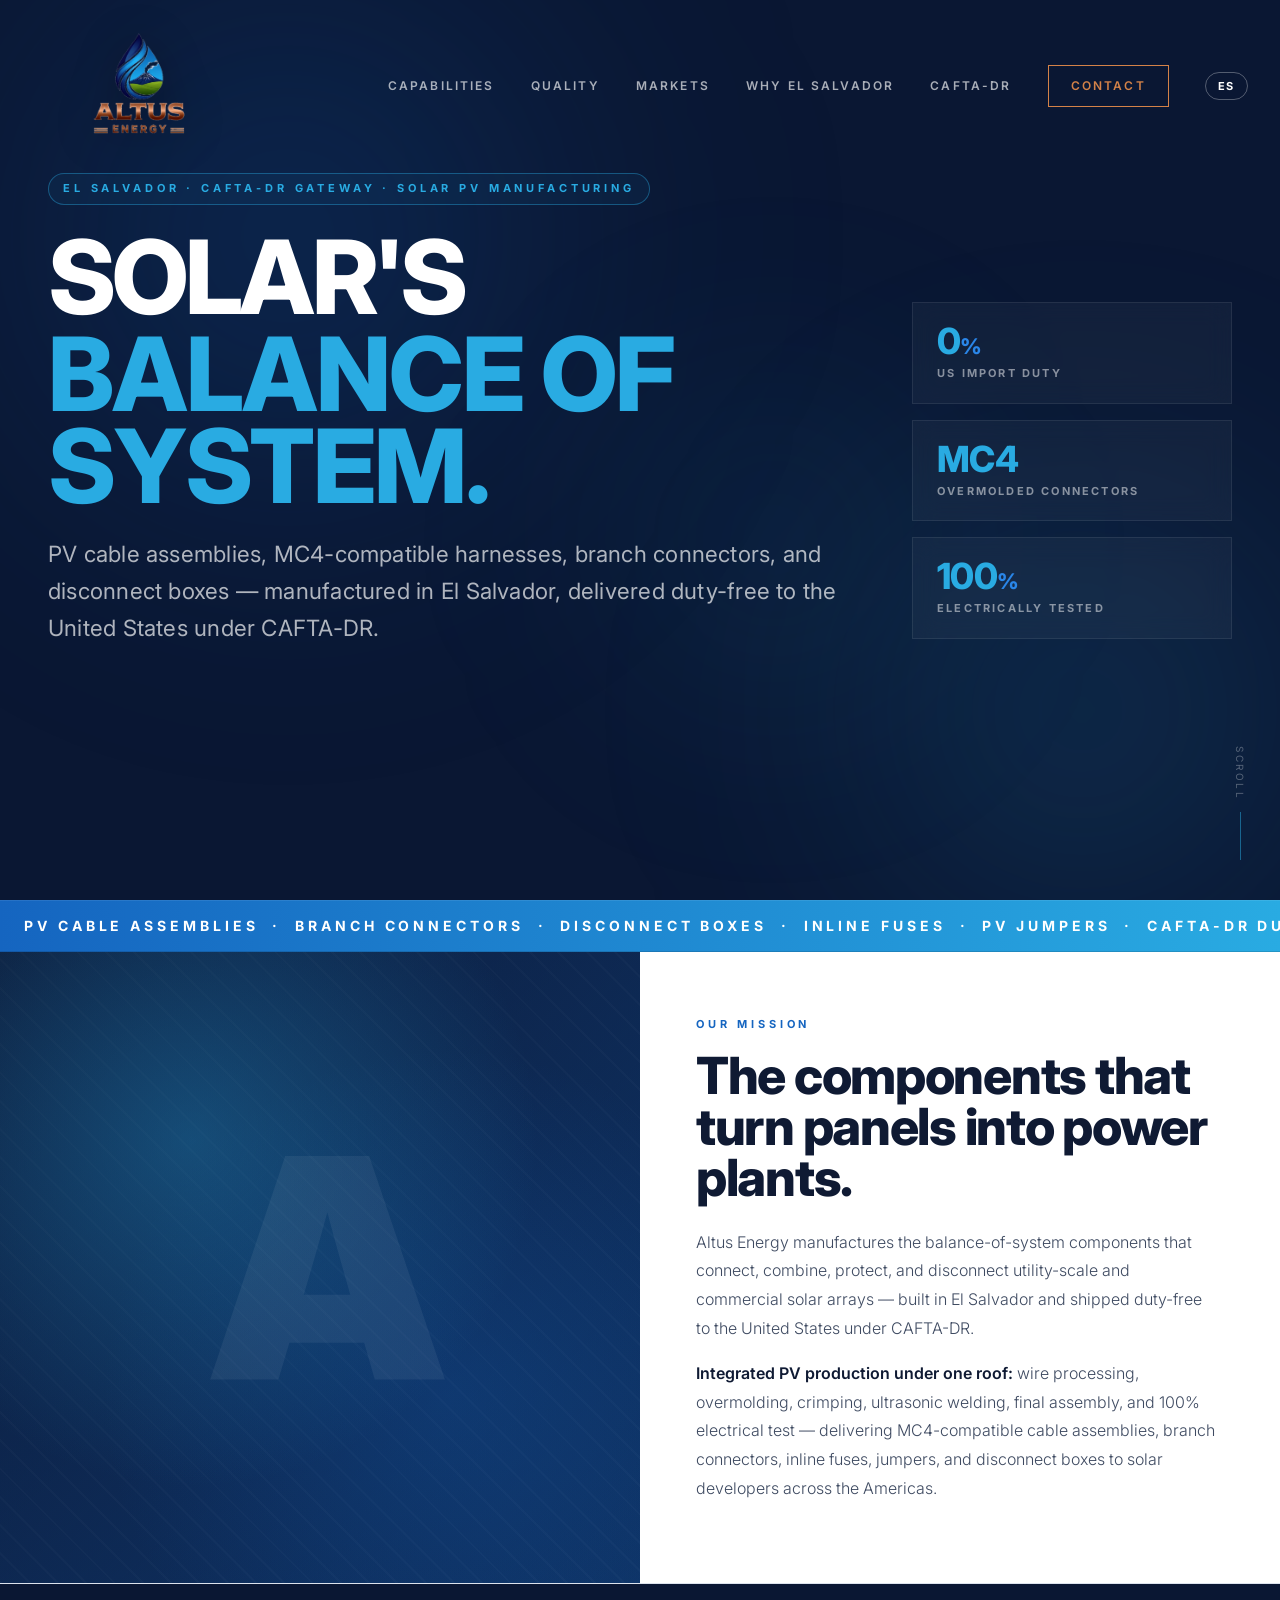
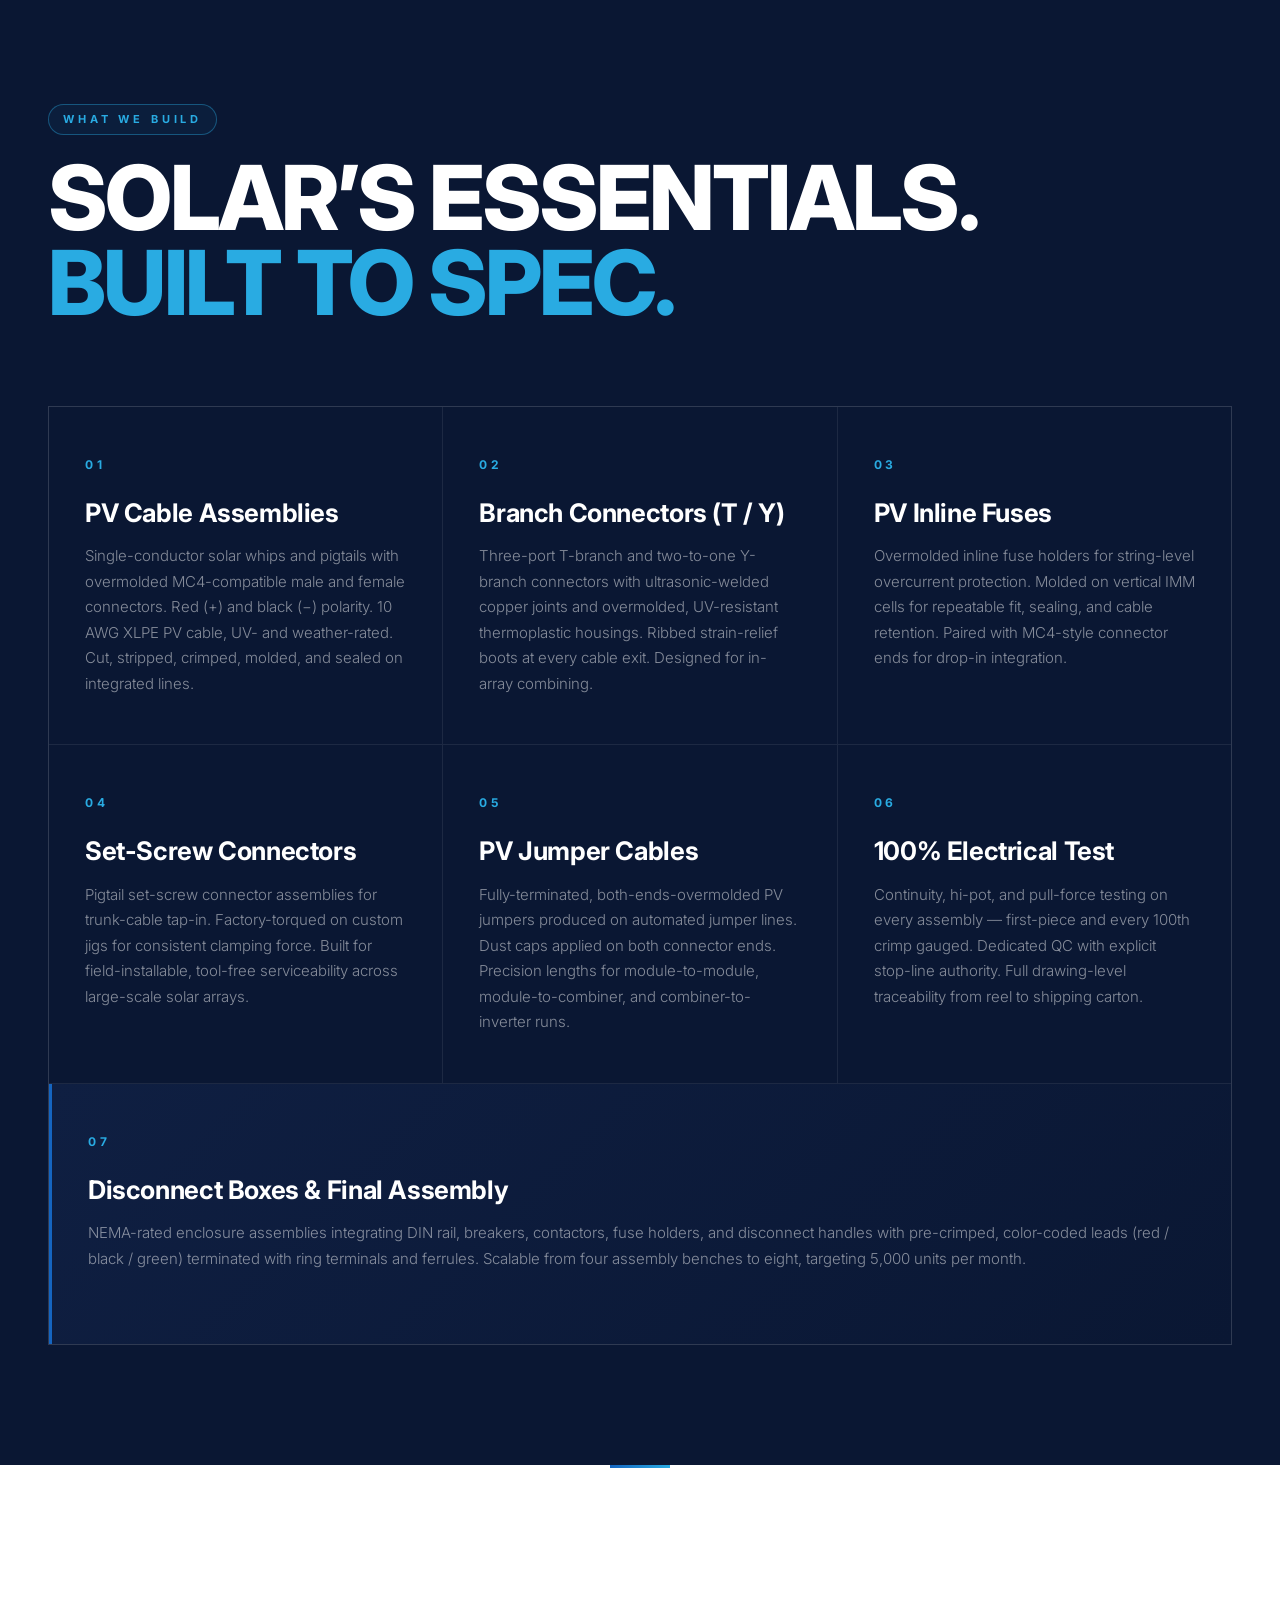
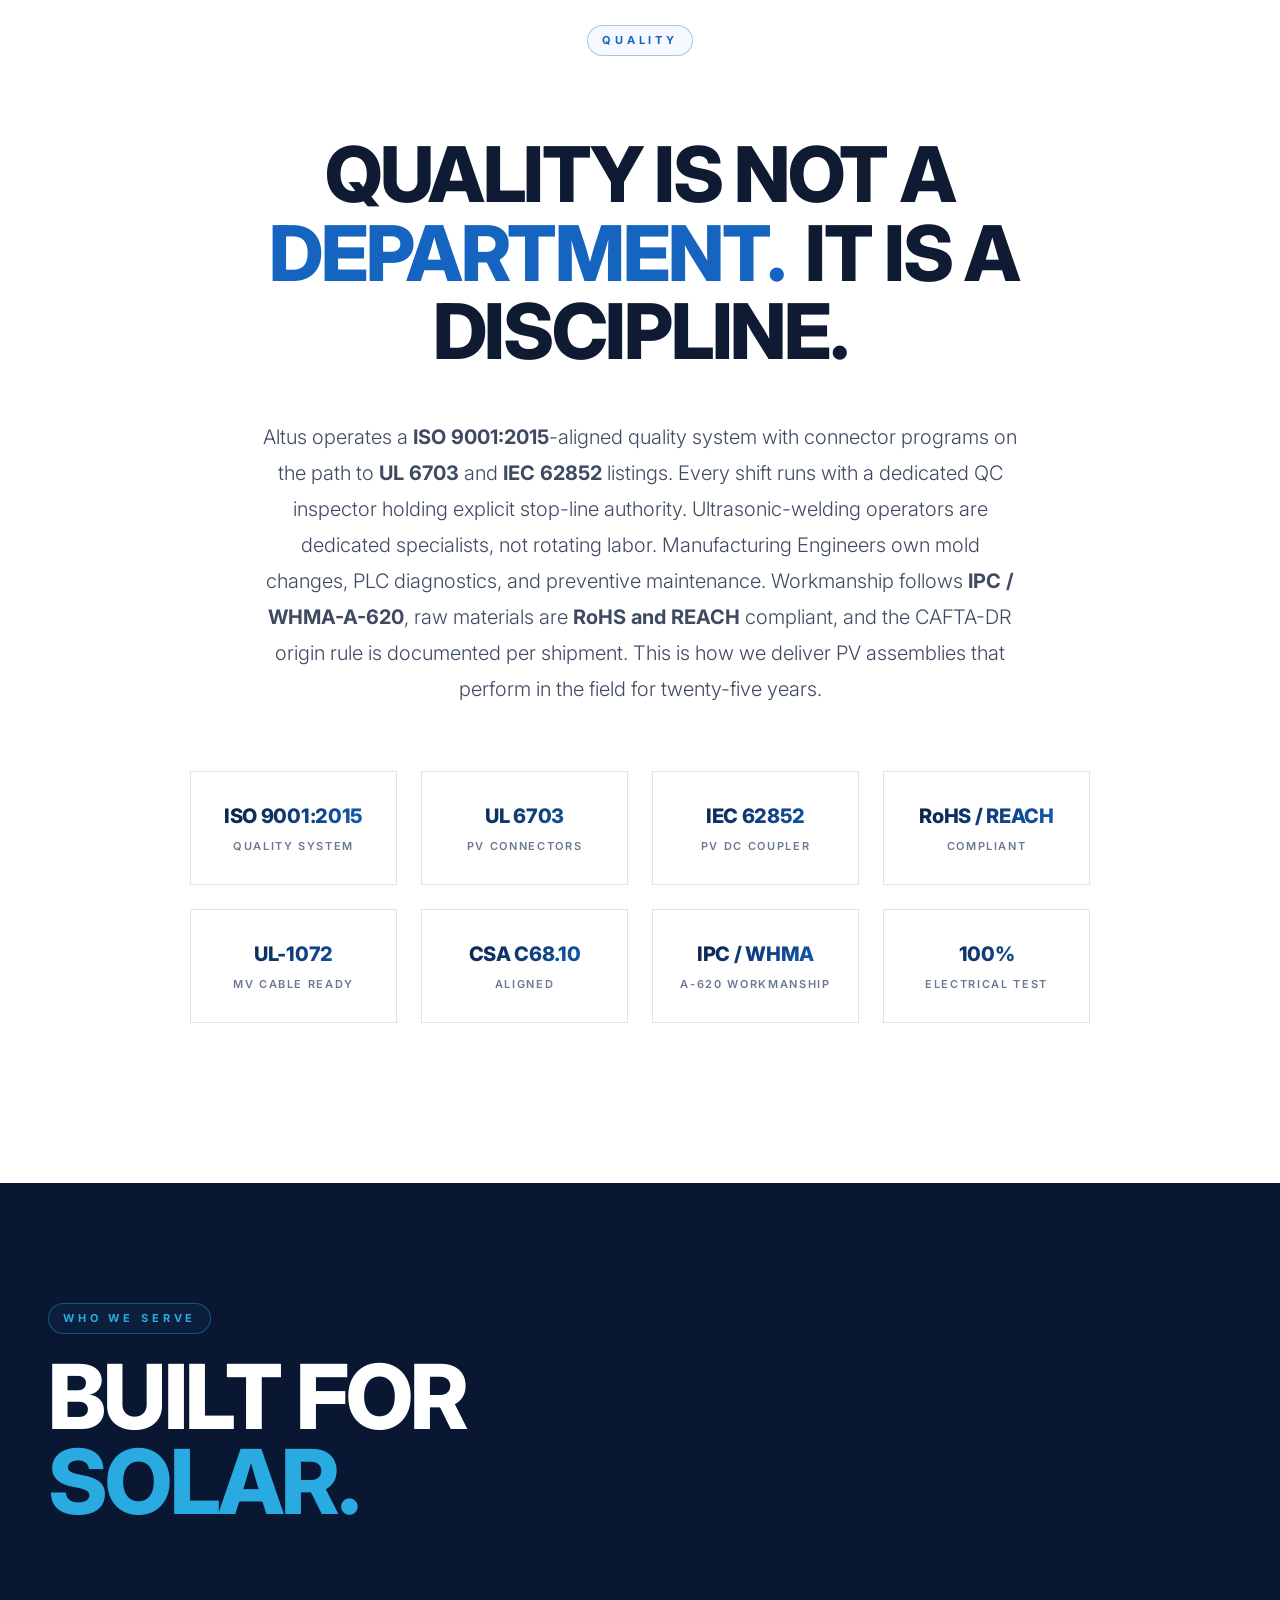
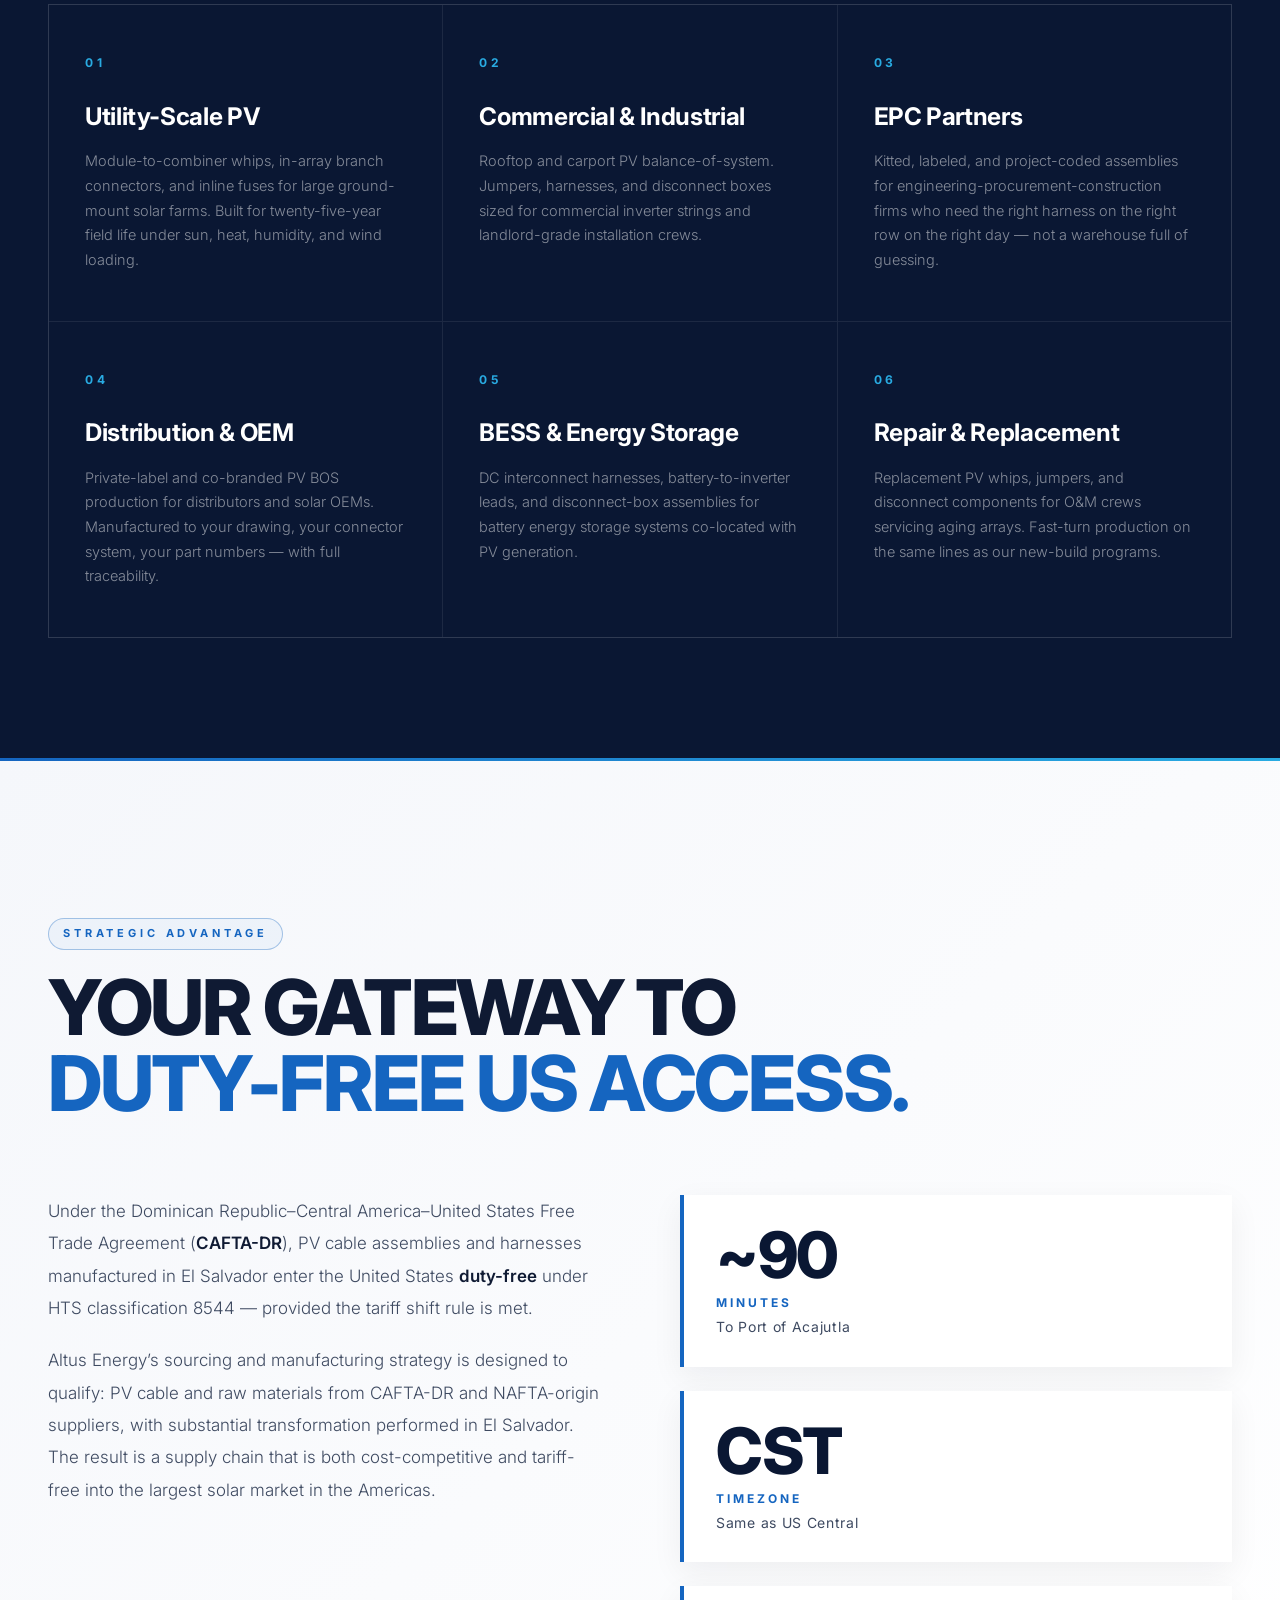
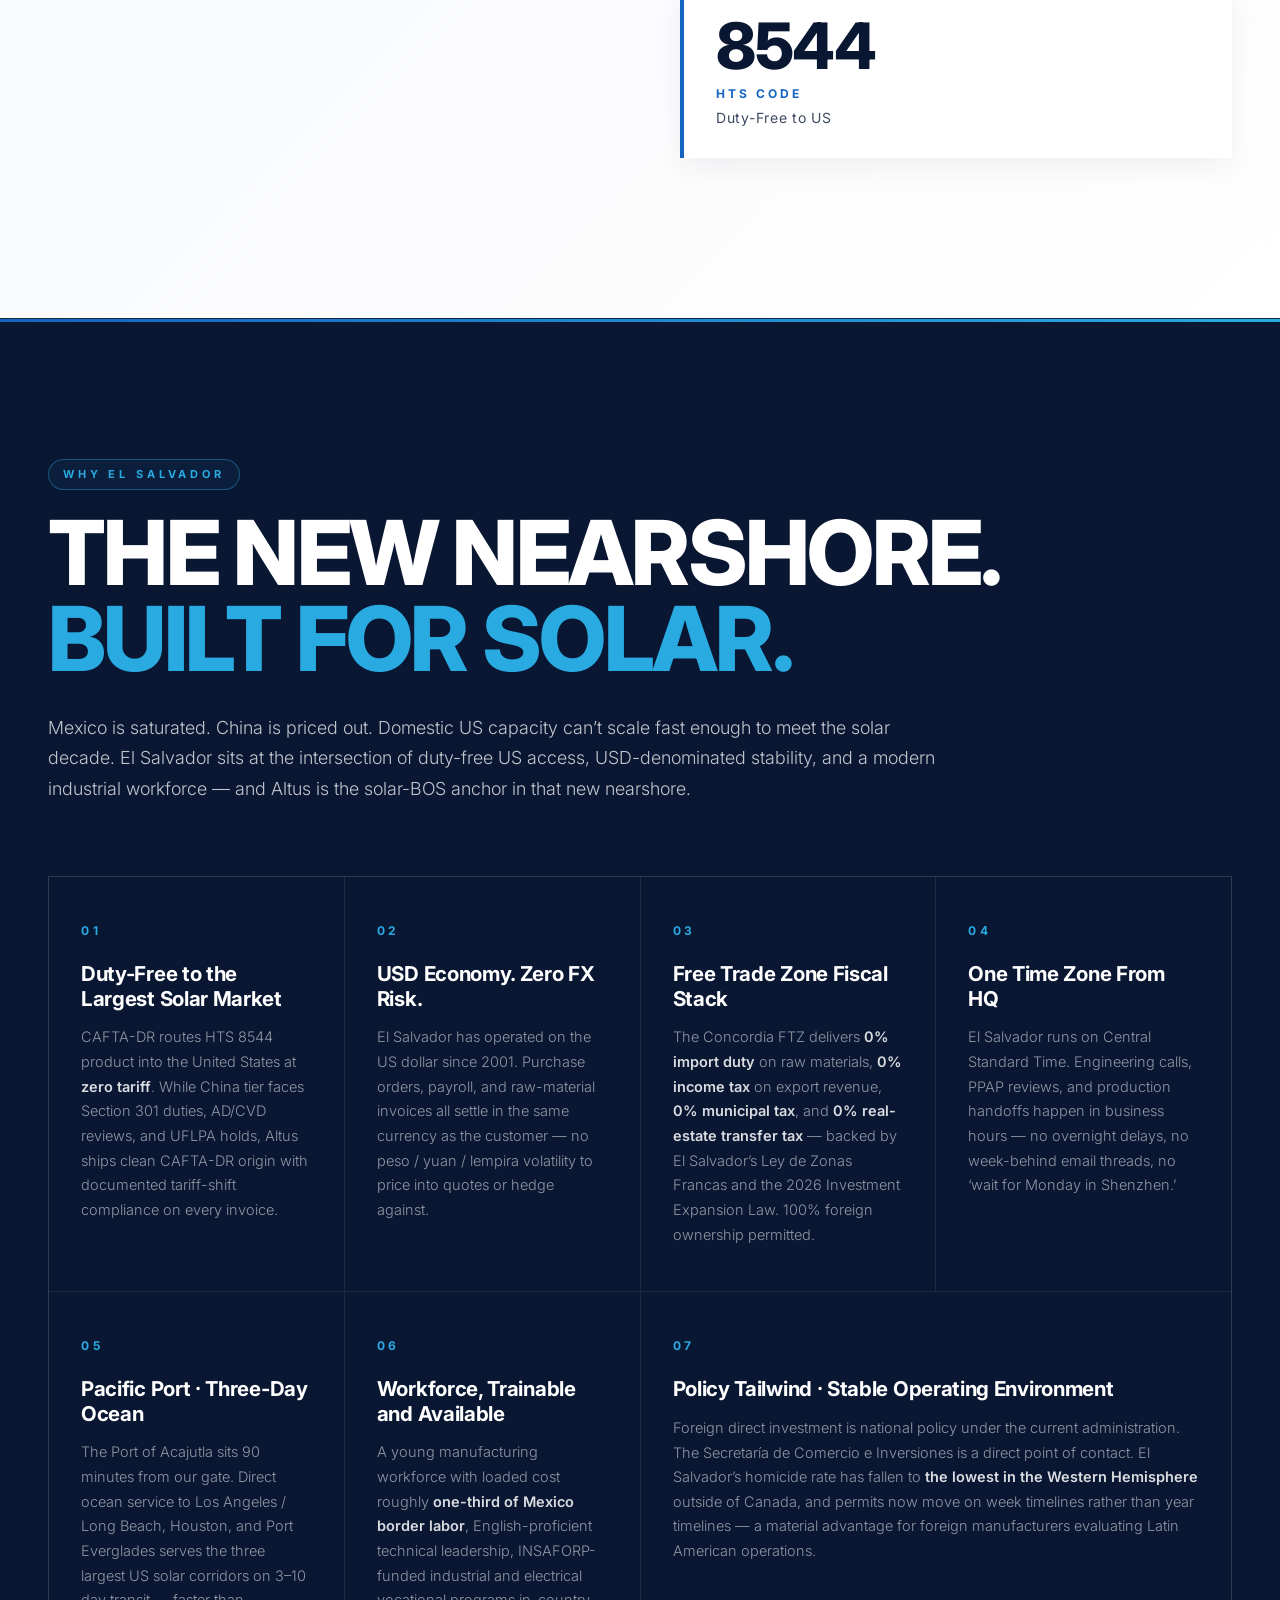
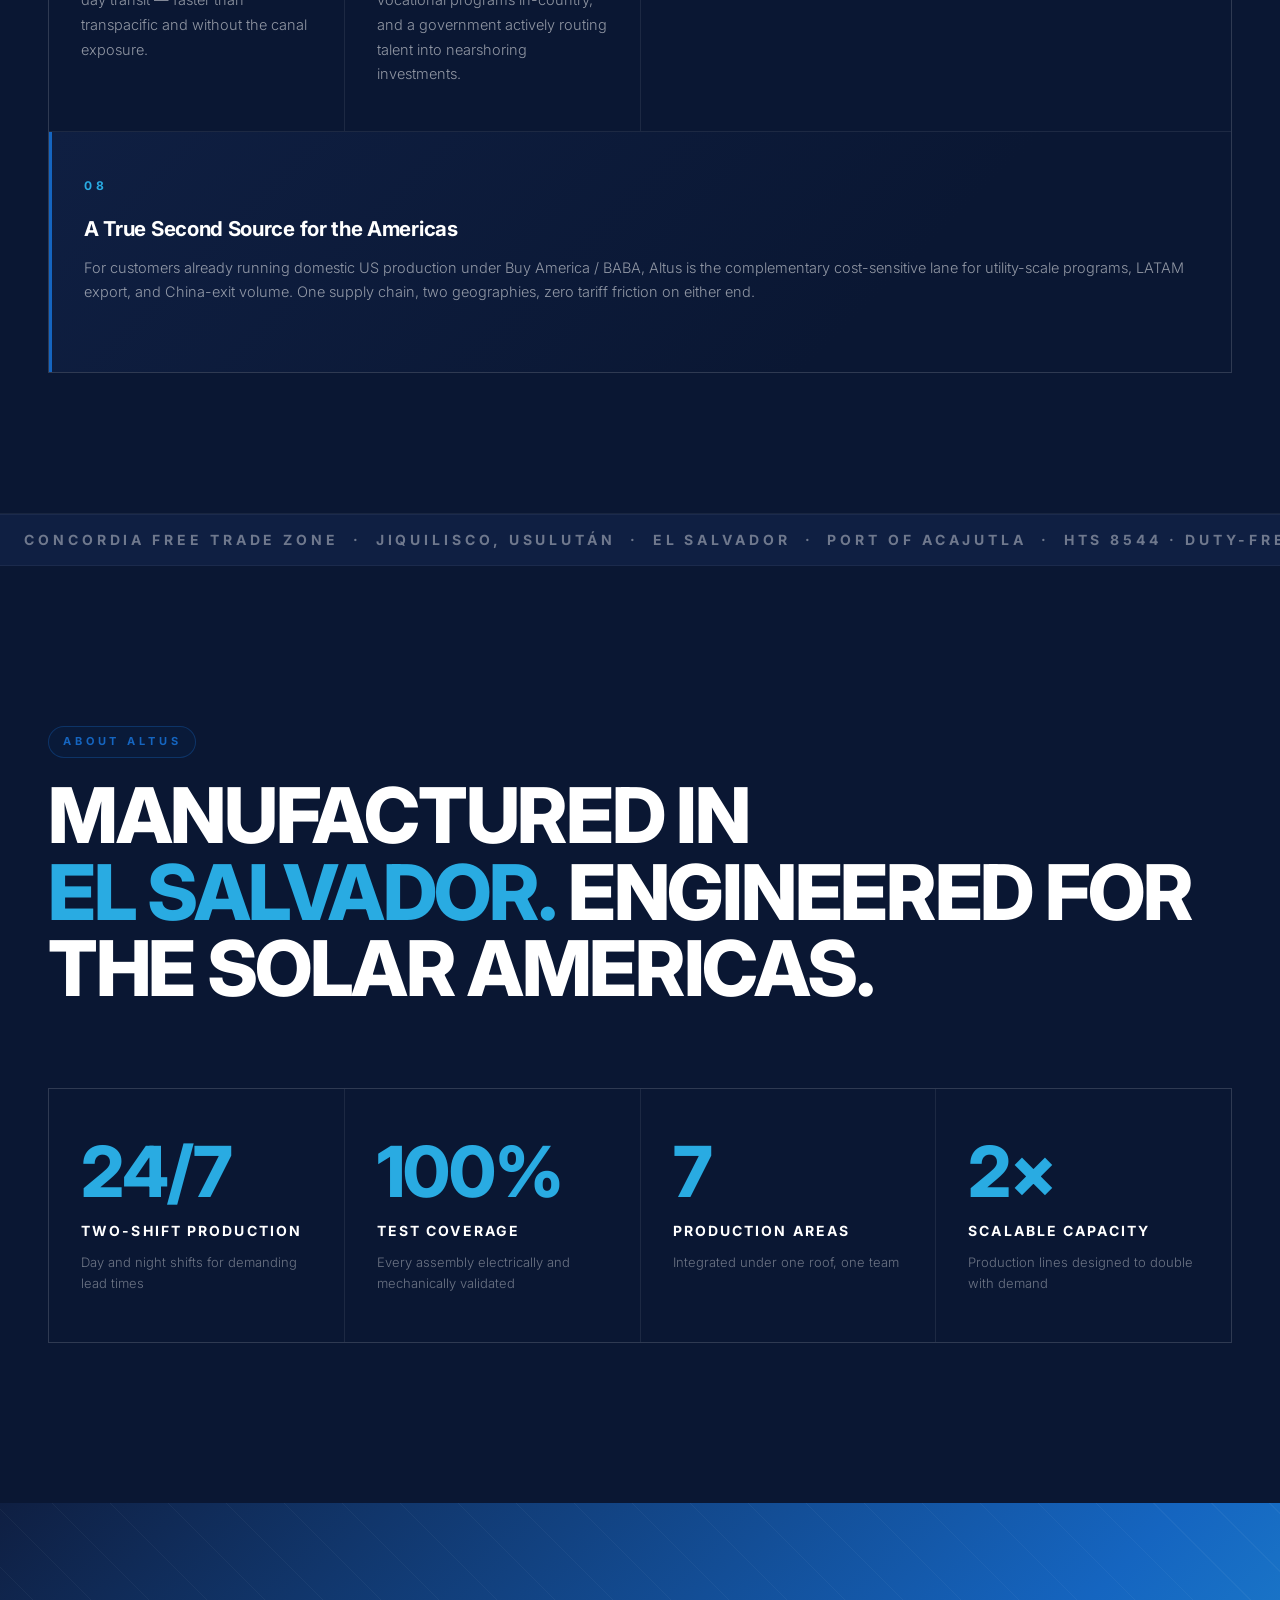
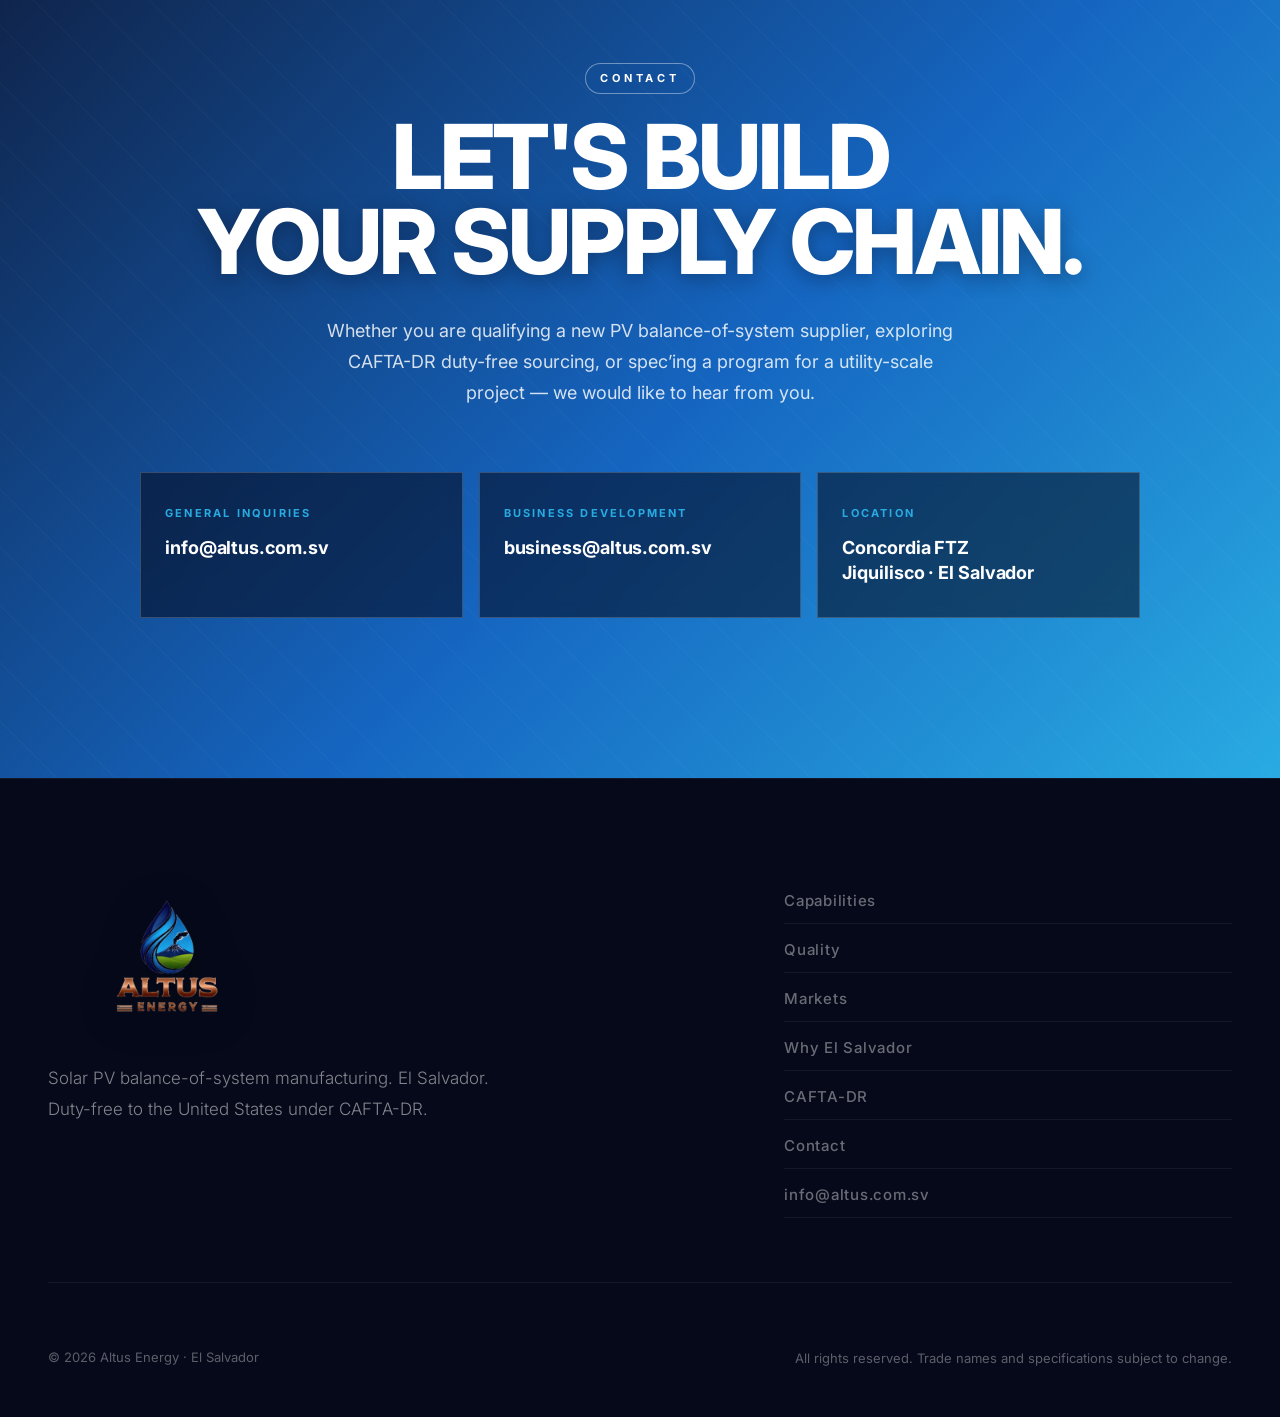
==== commit c882f274: "feat(why-el-salvador): add the nearshore thesis as a first-class section Answers the investor/EPC qu" ====
--- a/index.html
+++ b/index.html
@@ -31,6 +31,7 @@
     <a href="#capabilities" data-i18n="nav_caps">Capabilities</a>
     <a href="#quality" data-i18n="nav_quality">Quality</a>
     <a href="#markets" data-i18n="nav_markets">Markets</a>
+    <a href="#why" data-i18n="nav_why">Why El Salvador</a>
     <a href="#cafta" data-i18n="nav_cafta">CAFTA-DR</a>
     <a href="#contact" class="nav-cta" data-i18n="nav_contact">Contact</a>
     <button class="lang-toggle" id="langToggle" aria-label="Switch language">ES</button>
@@ -260,6 +261,59 @@
   </div>
 </section>
 
+<!-- WHY EL SALVADOR -->
+<section id="why" class="why-section">
+  <div class="why-inner">
+    <div class="section-eyebrow-light" data-i18n="why_eyebrow">Why El Salvador</div>
+    <h2 class="section-heading-huge" data-i18n="why_title">The new nearshore.<br><em>Built for solar.</em></h2>
+
+    <p class="why-lede" data-i18n="why_lede">Mexico is saturated. China is priced out. Domestic US capacity can&rsquo;t scale fast enough to meet the solar decade. El Salvador sits at the intersection of duty-free US access, USD-denominated stability, and a modern industrial workforce &mdash; and Altus is the solar-BOS anchor in that new nearshore.</p>
+
+    <div class="why-grid">
+      <div class="why-card">
+        <div class="why-num">01</div>
+        <h3 data-i18n="why1_title">Duty-Free to the Largest Solar Market</h3>
+        <p data-i18n="why1_body">CAFTA-DR routes HTS 8544 product into the United States at <strong>zero tariff</strong>. While China tier faces Section 301 duties, AD/CVD reviews, and UFLPA holds, Altus ships clean CAFTA-DR origin with documented tariff-shift compliance on every invoice.</p>
+      </div>
+      <div class="why-card">
+        <div class="why-num">02</div>
+        <h3 data-i18n="why2_title">USD Economy. Zero FX Risk.</h3>
+        <p data-i18n="why2_body">El Salvador has operated on the US dollar since 2001. Purchase orders, payroll, and raw-material invoices all settle in the same currency as the customer &mdash; no peso / yuan / lempira volatility to price into quotes or hedge against.</p>
+      </div>
+      <div class="why-card">
+        <div class="why-num">03</div>
+        <h3 data-i18n="why3_title">Free Trade Zone Fiscal Stack</h3>
+        <p data-i18n="why3_body">The Concordia FTZ delivers <strong>0% import duty</strong> on raw materials, <strong>0% income tax</strong> on export revenue, <strong>0% municipal tax</strong>, and <strong>0% real-estate transfer tax</strong> &mdash; backed by El Salvador&rsquo;s Ley de Zonas Francas and the 2026 Investment Expansion Law. 100% foreign ownership permitted.</p>
+      </div>
+      <div class="why-card">
+        <div class="why-num">04</div>
+        <h3 data-i18n="why4_title">One Time Zone From HQ</h3>
+        <p data-i18n="why4_body">El Salvador runs on Central Standard Time. Engineering calls, PPAP reviews, and production handoffs happen in business hours &mdash; no overnight delays, no week-behind email threads, no &lsquo;wait for Monday in Shenzhen.&rsquo;</p>
+      </div>
+      <div class="why-card">
+        <div class="why-num">05</div>
+        <h3 data-i18n="why5_title">Pacific Port &middot; Three-Day Ocean</h3>
+        <p data-i18n="why5_body">The Port of Acajutla sits 90 minutes from our gate. Direct ocean service to Los Angeles / Long Beach, Houston, and Port Everglades serves the three largest US solar corridors on 3&ndash;10 day transit &mdash; faster than transpacific and without the canal exposure.</p>
+      </div>
+      <div class="why-card">
+        <div class="why-num">06</div>
+        <h3 data-i18n="why6_title">Workforce, Trainable and Available</h3>
+        <p data-i18n="why6_body">A young manufacturing workforce with loaded cost roughly <strong>one-third of Mexico border labor</strong>, English-proficient technical leadership, INSAFORP-funded industrial and electrical vocational programs in-country, and a government actively routing talent into nearshoring investments.</p>
+      </div>
+      <div class="why-card">
+        <div class="why-num">07</div>
+        <h3 data-i18n="why7_title">Policy Tailwind &middot; Stable Operating Environment</h3>
+        <p data-i18n="why7_body">Foreign direct investment is national policy under the current administration. The Secretar&iacute;a de Comercio e Inversiones is a direct point of contact. El Salvador&rsquo;s homicide rate has fallen to <strong>the lowest in the Western Hemisphere</strong> outside of Canada, and permits now move on week timelines rather than year timelines &mdash; a material advantage for foreign manufacturers evaluating Latin American operations.</p>
+      </div>
+      <div class="why-card why-card-wide">
+        <div class="why-num">08</div>
+        <h3 data-i18n="why8_title">A True Second Source for the Americas</h3>
+        <p data-i18n="why8_body">For customers already running domestic US production under Buy America / BABA, Altus is the complementary cost-sensitive lane for utility-scale programs, LATAM export, and China-exit volume. One supply chain, two geographies, zero tariff friction on either end.</p>
+      </div>
+    </div>
+  </div>
+</section>
+
 <!-- LOCATION MARQUEE -->
 <div class="marquee marquee-alt">
   <div class="marquee-track">
@@ -342,6 +396,7 @@
         <a href="#capabilities" data-i18n="ft_caps">Capabilities</a>
         <a href="#quality" data-i18n="ft_quality">Quality</a>
         <a href="#markets" data-i18n="ft_markets">Markets</a>
+        <a href="#why" data-i18n="ft_why">Why El Salvador</a>
         <a href="#cafta" data-i18n="ft_cafta">CAFTA-DR</a>
         <a href="#contact" data-i18n="ft_contact">Contact</a>
         <a href="mailto:info@altus.com.sv">info@altus.com.sv</a>
--- a/assets/styles.css
+++ b/assets/styles.css
@@ -772,6 +772,98 @@
   .cafta-heading{font-size:clamp(2rem,9vw,3rem)}
 }
 
+/* =========== WHY EL SALVADOR =========== */
+.why-section{
+  background:var(--navy);
+  color:var(--white);
+  padding:140px 48px;
+  position:relative;
+  border-top:1px solid rgba(255,255,255,.06);
+  border-bottom:1px solid rgba(255,255,255,.06);
+}
+.why-section::before{
+  content:'';position:absolute;top:0;left:0;right:0;height:3px;
+  background:linear-gradient(90deg,var(--royal) 0%,var(--sky) 100%);
+}
+.why-inner{max-width:1400px;margin:0 auto}
+.why-section .section-heading-huge{
+  margin-bottom:32px;
+}
+.why-lede{
+  font-size:clamp(1.05rem,1.4vw,1.3rem);
+  color:rgba(255,255,255,.75);
+  line-height:1.7;
+  max-width:900px;
+  margin:0 0 72px;
+  font-weight:300;
+}
+.why-lede strong{color:var(--white);font-weight:600}
+.why-grid{
+  display:grid;grid-template-columns:repeat(4,1fr);
+  gap:1px;
+  background:rgba(255,255,255,.08);
+  border:1px solid rgba(255,255,255,.08);
+}
+.why-card{
+  background:var(--navy);
+  padding:44px 32px;
+  transition:background .3s var(--ease);
+  position:relative;
+  min-height:240px;
+}
+.why-card:hover{background:var(--navy-mid)}
+.why-card::before{
+  content:'';position:absolute;top:0;left:0;height:2px;width:0;
+  background:linear-gradient(90deg,var(--royal),var(--sky));
+  transition:width .4s var(--ease);
+}
+.why-card:hover::before{width:100%}
+.why-card-wide{
+  grid-column:span 4;
+  background:linear-gradient(135deg,var(--navy-mid) 0%,var(--navy) 70%);
+  border-left:3px solid var(--royal);
+}
+/* card 7 spans 2 on desktop so row 2 fills 5,6,7,7 (no empty cell before the wide #8) */
+.why-grid > .why-card:nth-child(7){grid-column:span 2}
+.why-num{
+  font-family:var(--display);
+  font-size:12px;font-weight:700;
+  color:var(--sky);
+  letter-spacing:.3em;
+  margin-bottom:22px;
+}
+.why-card h3{
+  font-family:var(--display);
+  font-size:clamp(1.2rem,1.6vw,1.5rem);
+  font-weight:700;line-height:1.2;
+  color:var(--white);
+  margin-bottom:14px;
+  letter-spacing:-.015em;
+}
+.why-card p{
+  font-size:14.5px;
+  color:rgba(255,255,255,.55);
+  line-height:1.7;
+  font-weight:300;
+}
+.why-card p strong{color:rgba(255,255,255,.85);font-weight:600}
+
+@media(max-width:1100px){
+  .why-grid{grid-template-columns:repeat(2,1fr)}
+  .why-card-wide{grid-column:span 2}
+  /* card 7 spans both columns at 2-col width so row 4 is 7,7 and row 5 is 8-wide */
+  .why-grid > .why-card:nth-child(7){grid-column:span 2}
+}
+@media(max-width:700px){
+  .why-section{padding:80px 20px}
+  .why-grid{grid-template-columns:1fr}
+  .why-card-wide{grid-column:span 1}
+  .why-card{padding:32px 22px;min-height:auto}
+  .why-card h3{font-size:1.2rem}
+  .why-card p{font-size:14px}
+  .why-lede{font-size:1rem;margin-bottom:40px}
+}
+
 /* =========== COMPANY =========== */
 .company-section{
   background:var(--navy);
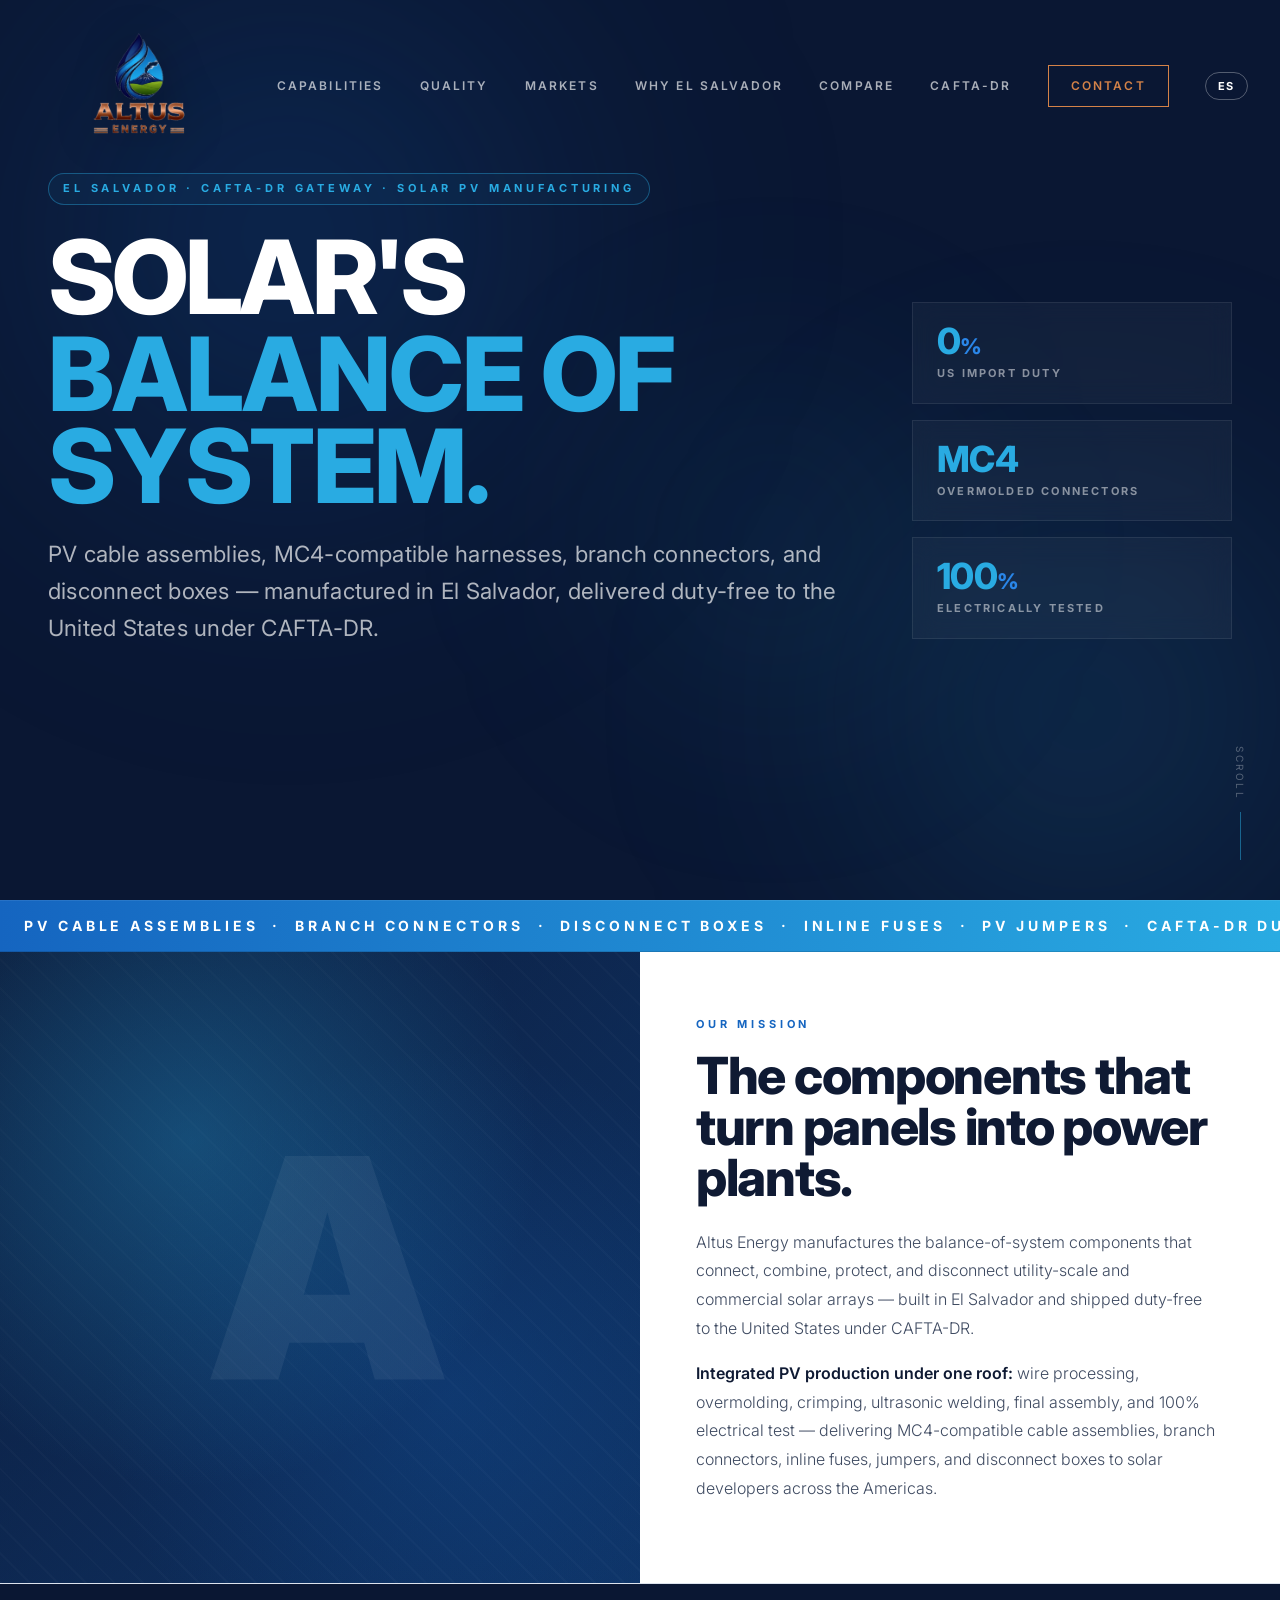
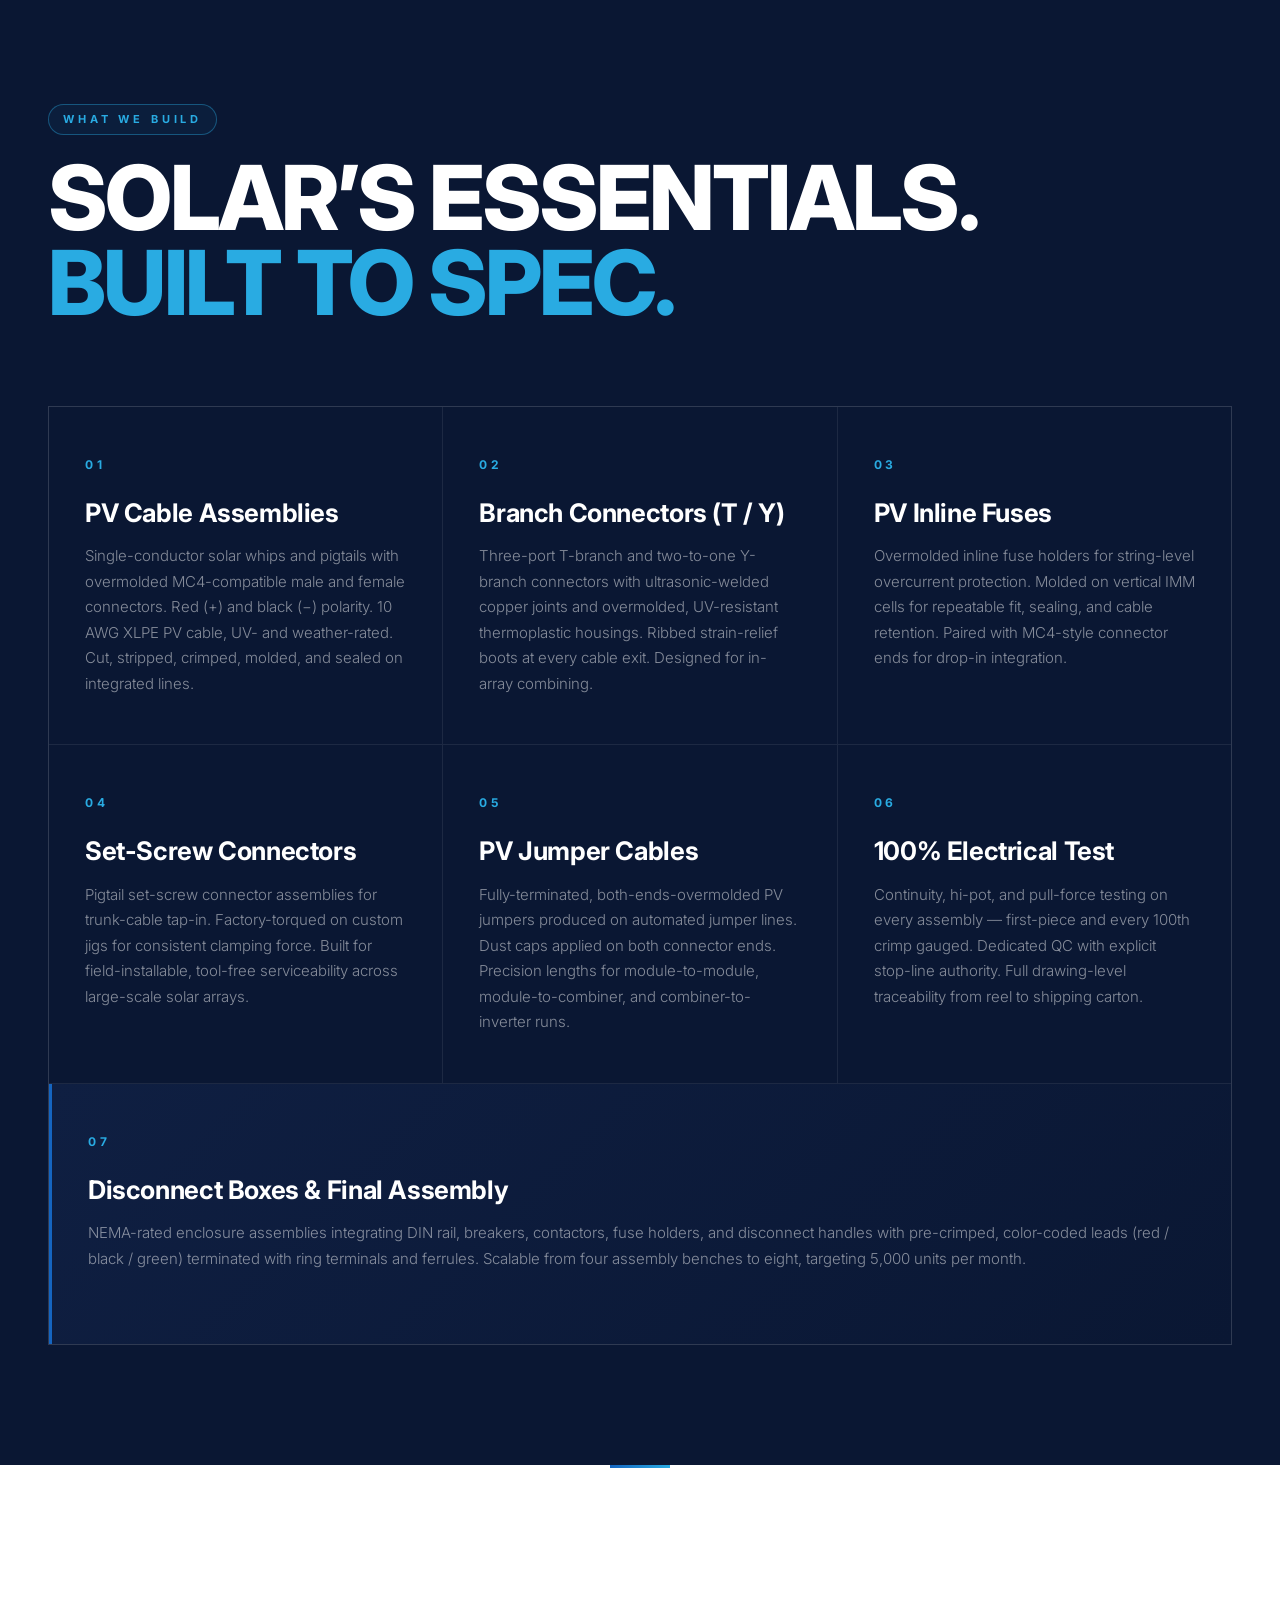
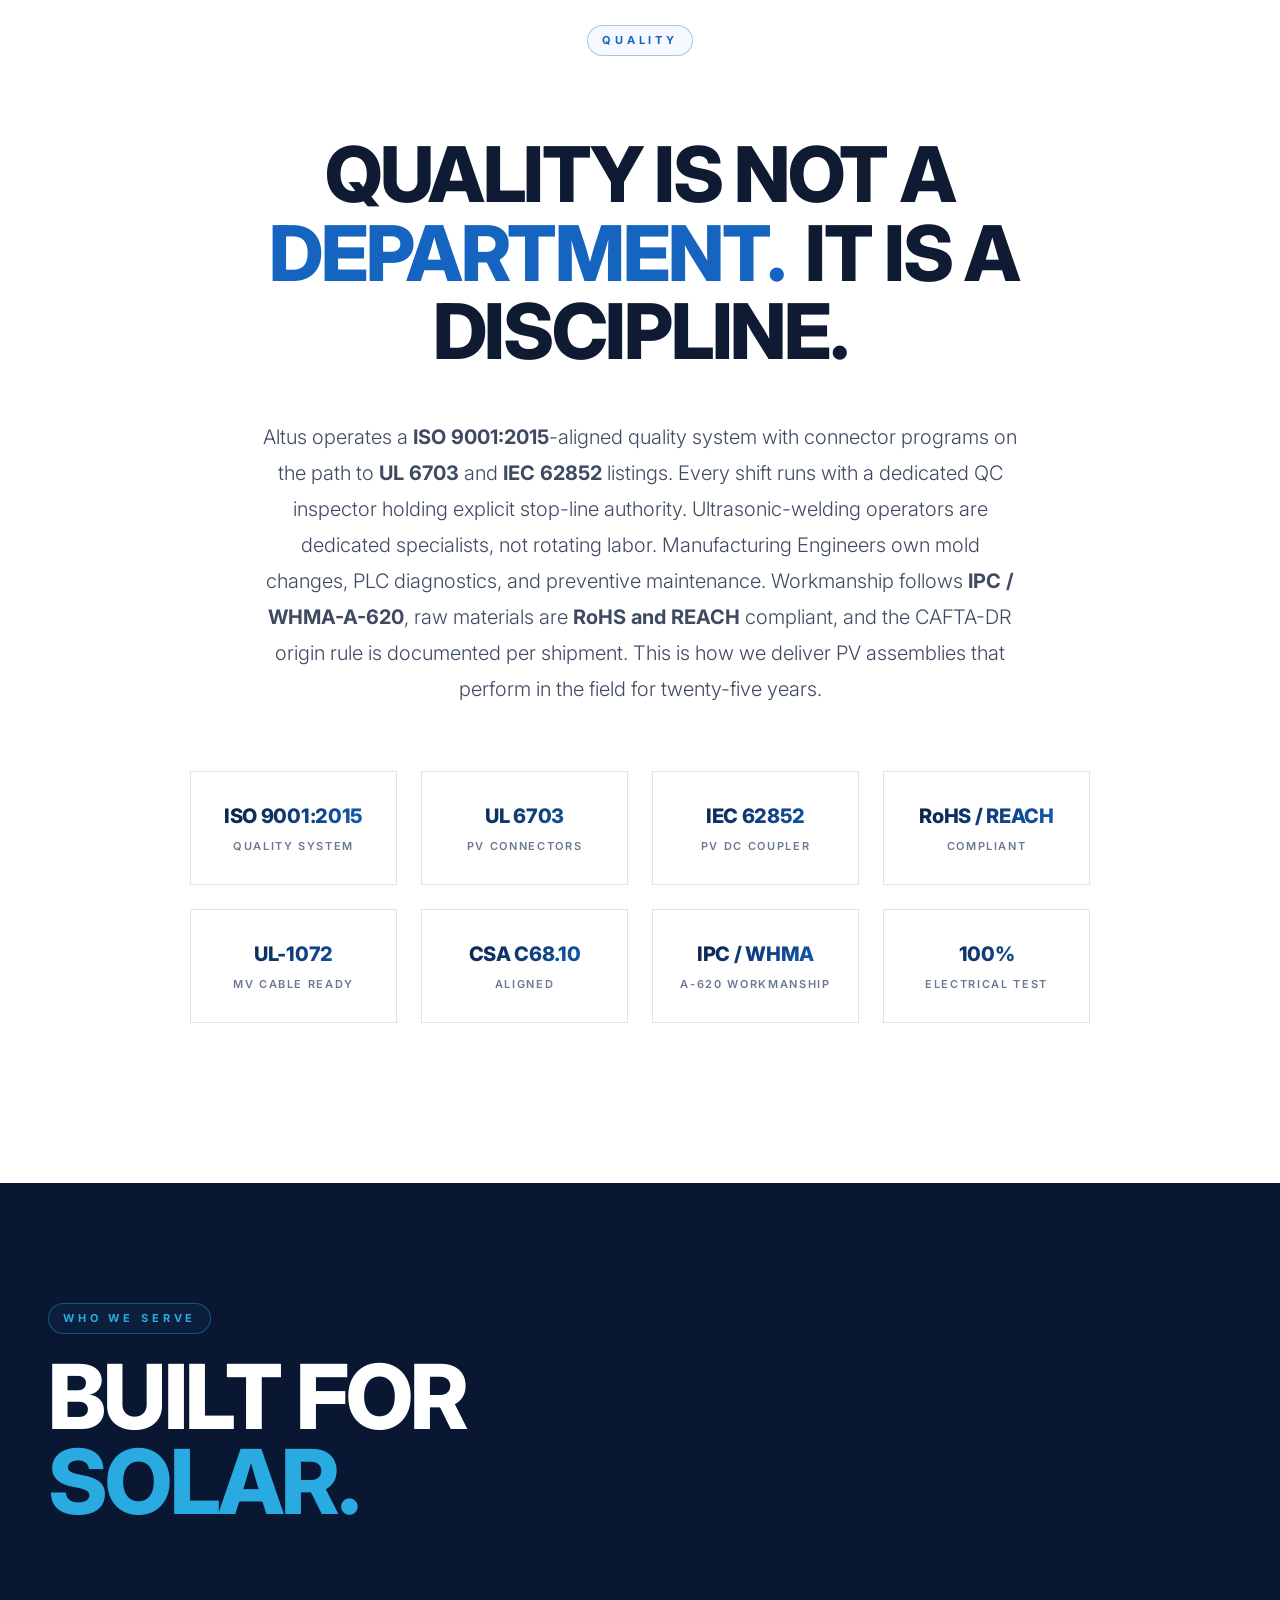
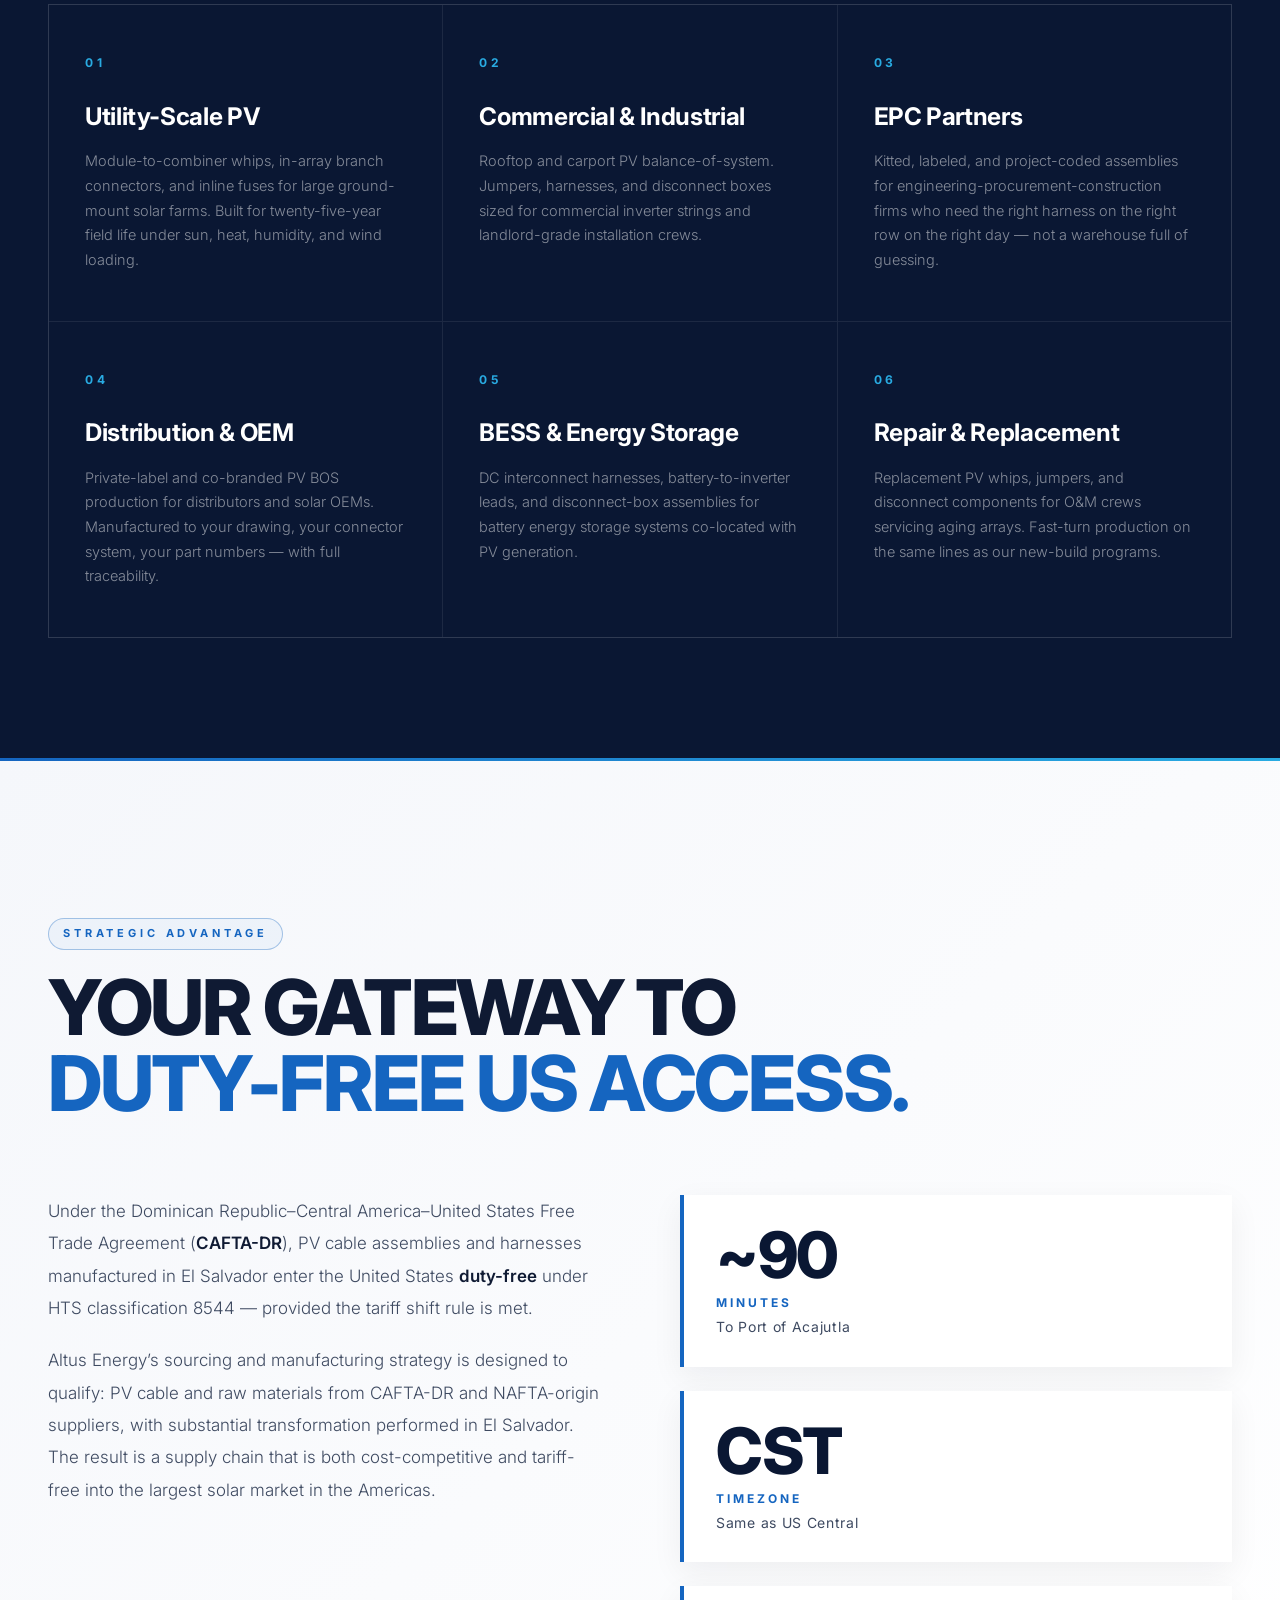
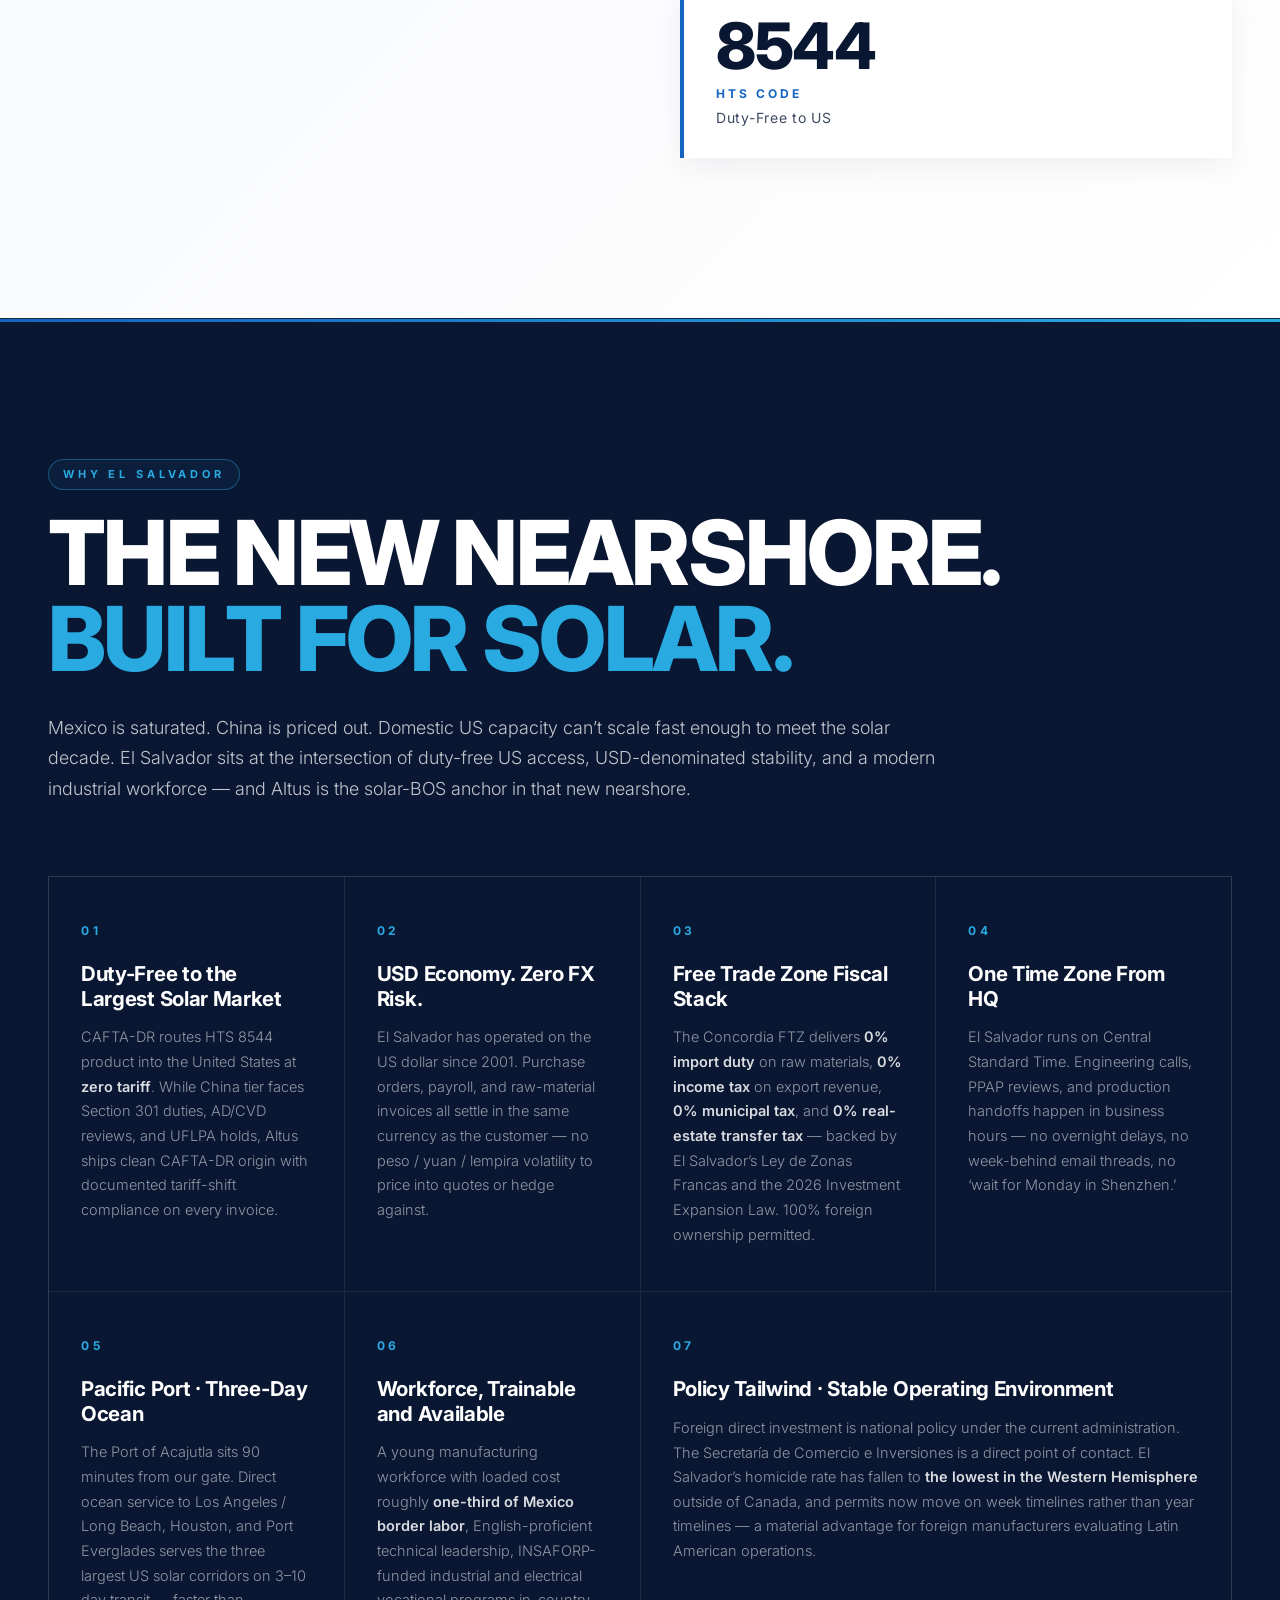
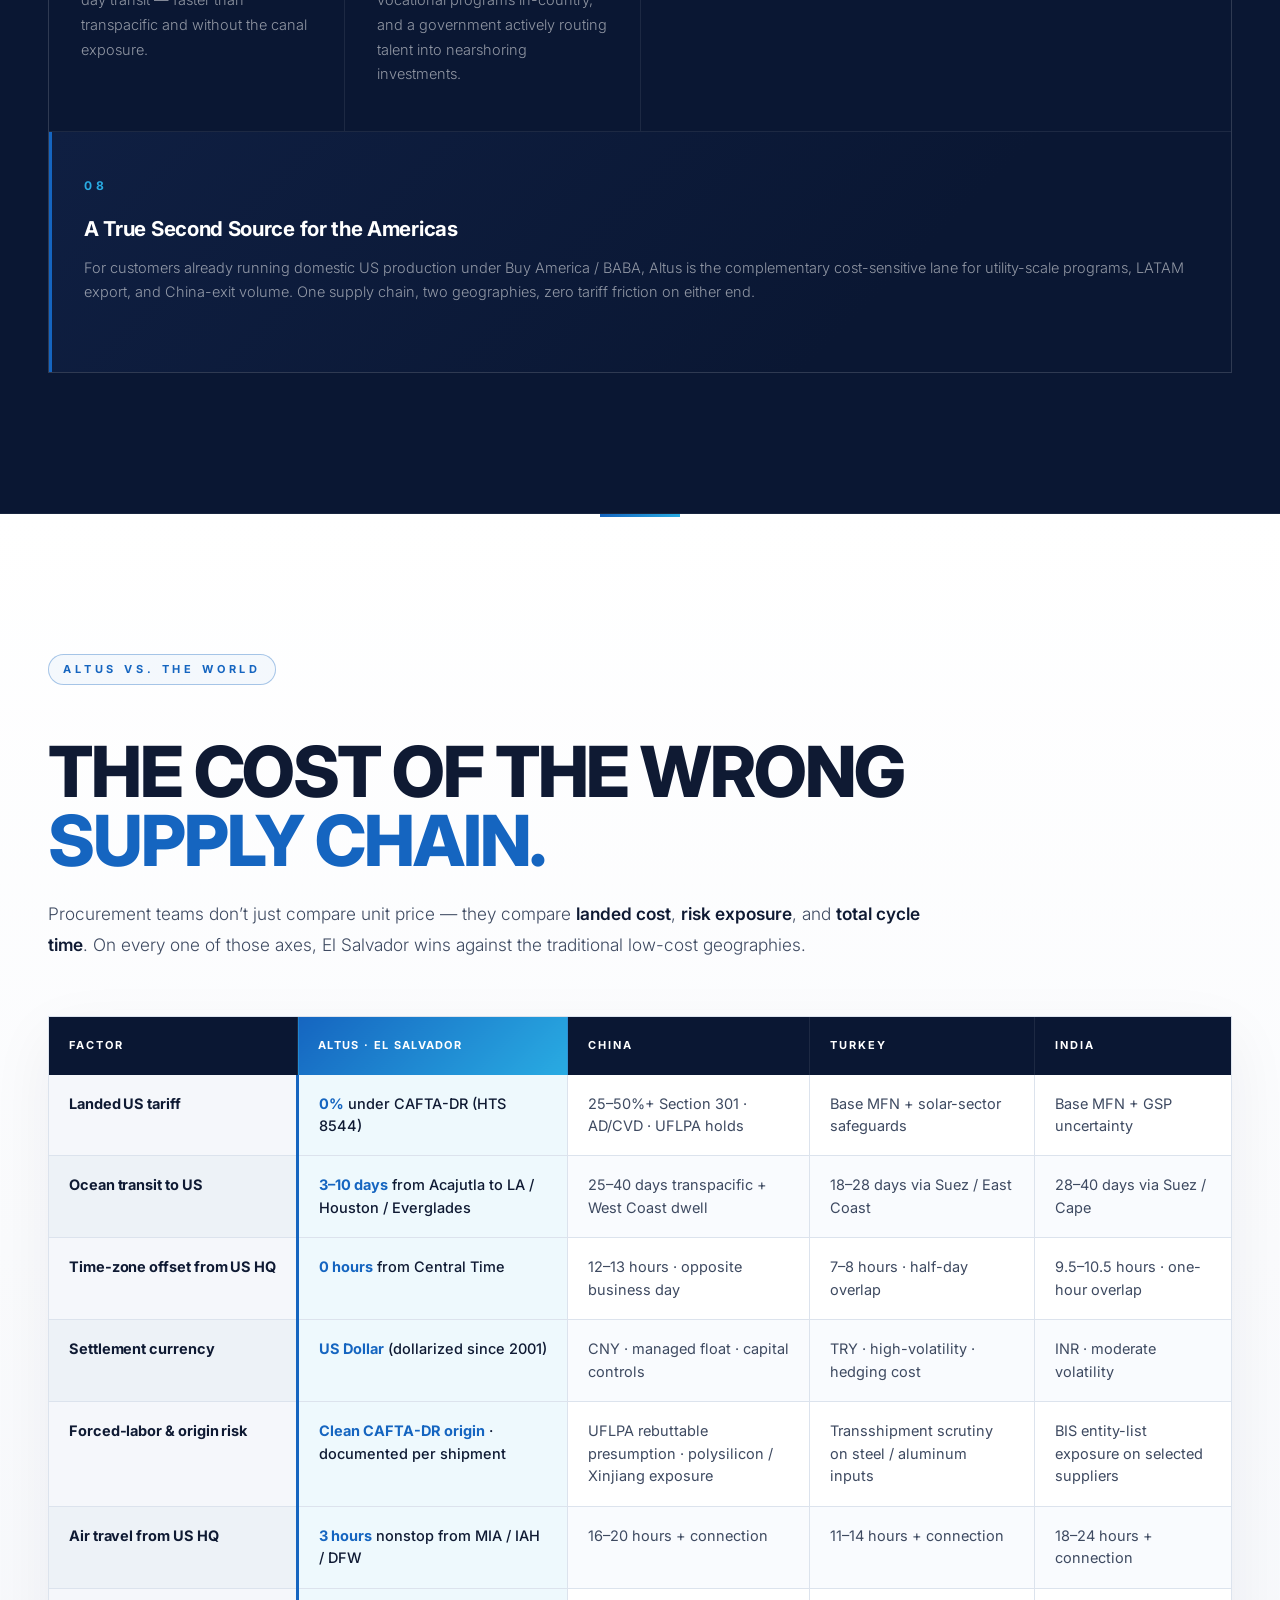
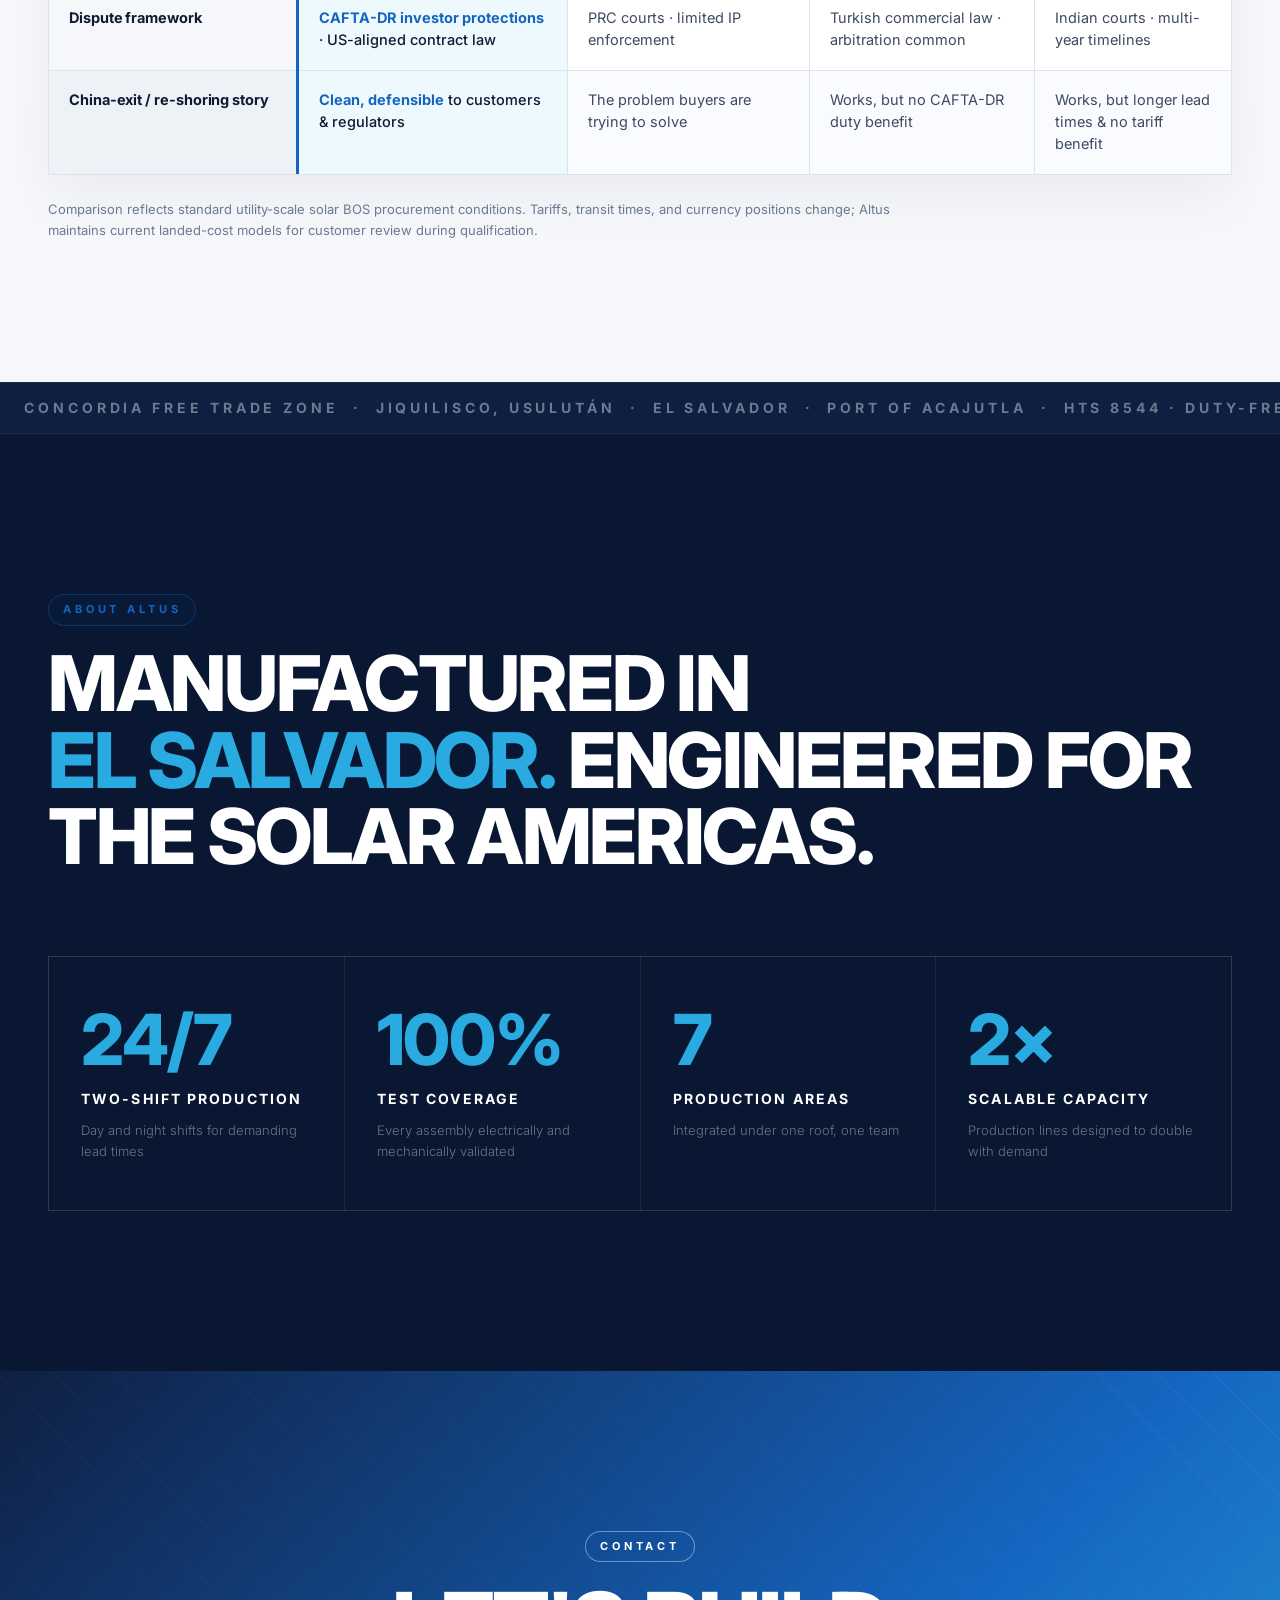
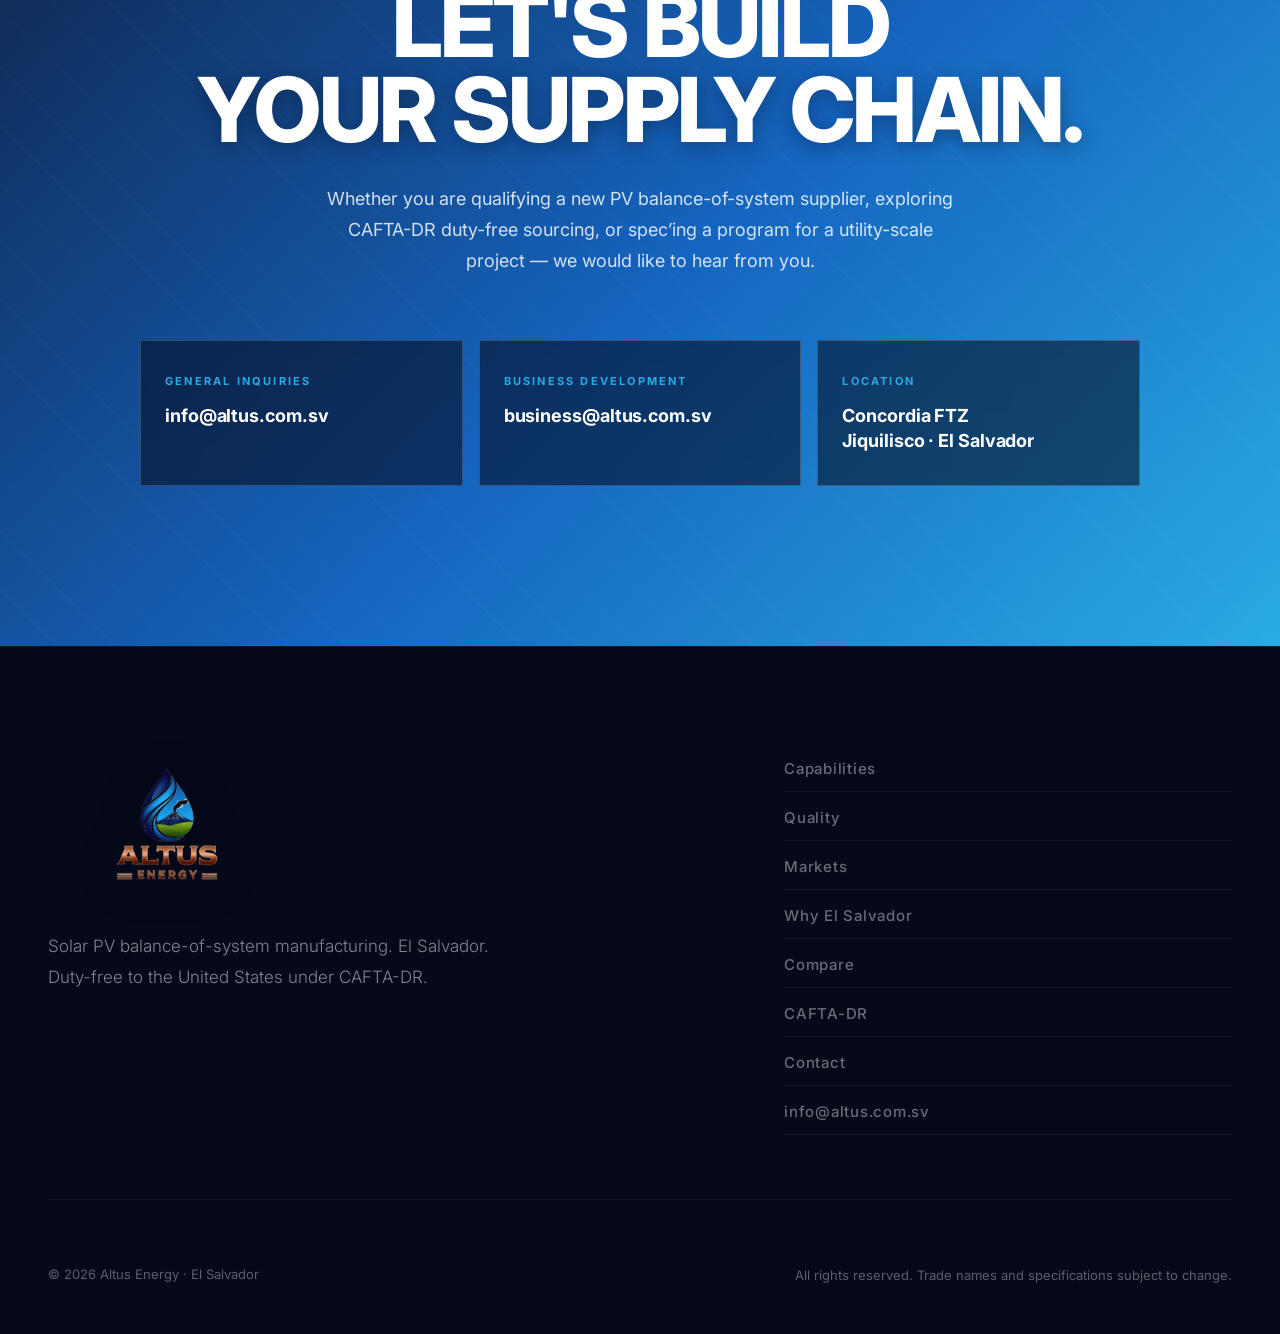
==== commit 9f2ab33b: "feat(compare): head-to-head vs China / Turkey / India Buyers don't compare unit price alone - they c" ====
--- a/index.html
+++ b/index.html
@@ -32,6 +32,7 @@
     <a href="#quality" data-i18n="nav_quality">Quality</a>
     <a href="#markets" data-i18n="nav_markets">Markets</a>
     <a href="#why" data-i18n="nav_why">Why El Salvador</a>
+    <a href="#compare" data-i18n="nav_compare">Compare</a>
     <a href="#cafta" data-i18n="nav_cafta">CAFTA-DR</a>
     <a href="#contact" class="nav-cta" data-i18n="nav_contact">Contact</a>
     <button class="lang-toggle" id="langToggle" aria-label="Switch language">ES</button>
@@ -314,6 +315,92 @@
   </div>
 </section>
 
+<!-- VS THE WORLD -->
+<section id="compare" class="compare-section">
+  <div class="compare-inner">
+    <div class="section-eyebrow" data-i18n="cmp_eyebrow">Altus vs. the World</div>
+    <h2 class="compare-heading">
+      <span data-i18n="cmp_t1">The cost of the wrong</span>
+      <em data-i18n="cmp_t2">supply chain.</em>
+    </h2>
+    <p class="compare-lede" data-i18n="cmp_lede">Procurement teams don&rsquo;t just compare unit price &mdash; they compare <strong>landed cost</strong>, <strong>risk exposure</strong>, and <strong>total cycle time</strong>. On every one of those axes, El Salvador wins against the traditional low-cost geographies.</p>
+
+    <div class="compare-table-wrap">
+      <table class="compare-table">
+        <thead>
+          <tr>
+            <th data-i18n="cmp_h_factor">Factor</th>
+            <th class="th-altus">Altus &middot; El Salvador</th>
+            <th data-i18n="cmp_h_china">China</th>
+            <th data-i18n="cmp_h_turkey">Turkey</th>
+            <th data-i18n="cmp_h_india">India</th>
+          </tr>
+        </thead>
+        <tbody>
+          <tr>
+            <td class="cmp-factor" data-i18n="cmp_r1_f">Landed US tariff</td>
+            <td class="cmp-altus" data-i18n="cmp_r1_a"><strong>0%</strong> under CAFTA-DR (HTS 8544)</td>
+            <td data-i18n="cmp_r1_c">25&ndash;50%+ Section 301 &middot; AD/CVD &middot; UFLPA holds</td>
+            <td data-i18n="cmp_r1_t">Base MFN + solar-sector safeguards</td>
+            <td data-i18n="cmp_r1_i">Base MFN + GSP uncertainty</td>
+          </tr>
+          <tr>
+            <td class="cmp-factor" data-i18n="cmp_r2_f">Ocean transit to US</td>
+            <td class="cmp-altus" data-i18n="cmp_r2_a"><strong>3&ndash;10 days</strong> from Acajutla to LA / Houston / Everglades</td>
+            <td data-i18n="cmp_r2_c">25&ndash;40 days transpacific + West Coast dwell</td>
+            <td data-i18n="cmp_r2_t">18&ndash;28 days via Suez / East Coast</td>
+            <td data-i18n="cmp_r2_i">28&ndash;40 days via Suez / Cape</td>
+          </tr>
+          <tr>
+            <td class="cmp-factor" data-i18n="cmp_r3_f">Time-zone offset from US HQ</td>
+            <td class="cmp-altus" data-i18n="cmp_r3_a"><strong>0 hours</strong> from Central Time</td>
+            <td data-i18n="cmp_r3_c">12&ndash;13 hours &middot; opposite business day</td>
+            <td data-i18n="cmp_r3_t">7&ndash;8 hours &middot; half-day overlap</td>
+            <td data-i18n="cmp_r3_i">9.5&ndash;10.5 hours &middot; one-hour overlap</td>
+          </tr>
+          <tr>
+            <td class="cmp-factor" data-i18n="cmp_r4_f">Settlement currency</td>
+            <td class="cmp-altus" data-i18n="cmp_r4_a"><strong>US Dollar</strong> (dollarized since 2001)</td>
+            <td data-i18n="cmp_r4_c">CNY &middot; managed float &middot; capital controls</td>
+            <td data-i18n="cmp_r4_t">TRY &middot; high-volatility &middot; hedging cost</td>
+            <td data-i18n="cmp_r4_i">INR &middot; moderate volatility</td>
+          </tr>
+          <tr>
+            <td class="cmp-factor" data-i18n="cmp_r5_f">Forced-labor &amp; origin risk</td>
+            <td class="cmp-altus" data-i18n="cmp_r5_a"><strong>Clean CAFTA-DR origin</strong> &middot; documented per shipment</td>
+            <td data-i18n="cmp_r5_c">UFLPA rebuttable presumption &middot; polysilicon / Xinjiang exposure</td>
+            <td data-i18n="cmp_r5_t">Transshipment scrutiny on steel / aluminum inputs</td>
+            <td data-i18n="cmp_r5_i">BIS entity-list exposure on selected suppliers</td>
+          </tr>
+          <tr>
+            <td class="cmp-factor" data-i18n="cmp_r6_f">Air travel from US HQ</td>
+            <td class="cmp-altus" data-i18n="cmp_r6_a"><strong>3 hours</strong> nonstop from MIA / IAH / DFW</td>
+            <td data-i18n="cmp_r6_c">16&ndash;20 hours + connection</td>
+            <td data-i18n="cmp_r6_t">11&ndash;14 hours + connection</td>
+            <td data-i18n="cmp_r6_i">18&ndash;24 hours + connection</td>
+          </tr>
+          <tr>
+            <td class="cmp-factor" data-i18n="cmp_r7_f">Dispute framework</td>
+            <td class="cmp-altus" data-i18n="cmp_r7_a"><strong>CAFTA-DR investor protections</strong> &middot; US-aligned contract law</td>
+            <td data-i18n="cmp_r7_c">PRC courts &middot; limited IP enforcement</td>
+            <td data-i18n="cmp_r7_t">Turkish commercial law &middot; arbitration common</td>
+            <td data-i18n="cmp_r7_i">Indian courts &middot; multi-year timelines</td>
+          </tr>
+          <tr>
+            <td class="cmp-factor" data-i18n="cmp_r8_f">China-exit / re-shoring story</td>
+            <td class="cmp-altus" data-i18n="cmp_r8_a"><strong>Clean, defensible</strong> to customers &amp; regulators</td>
+            <td data-i18n="cmp_r8_c">The problem buyers are trying to solve</td>
+            <td data-i18n="cmp_r8_t">Works, but no CAFTA-DR duty benefit</td>
+            <td data-i18n="cmp_r8_i">Works, but longer lead times &amp; no tariff benefit</td>
+          </tr>
+        </tbody>
+      </table>
+    </div>
+
+    <p class="compare-footnote" data-i18n="cmp_foot">Comparison reflects standard utility-scale solar BOS procurement conditions. Tariffs, transit times, and currency positions change; Altus maintains current landed-cost models for customer review during qualification.</p>
+  </div>
+</section>
+
 <!-- LOCATION MARQUEE -->
 <div class="marquee marquee-alt">
   <div class="marquee-track">
@@ -397,6 +484,7 @@
         <a href="#quality" data-i18n="ft_quality">Quality</a>
         <a href="#markets" data-i18n="ft_markets">Markets</a>
         <a href="#why" data-i18n="ft_why">Why El Salvador</a>
+        <a href="#compare" data-i18n="ft_compare">Compare</a>
         <a href="#cafta" data-i18n="ft_cafta">CAFTA-DR</a>
         <a href="#contact" data-i18n="ft_contact">Contact</a>
         <a href="mailto:info@altus.com.sv">info@altus.com.sv</a>
--- a/assets/styles.css
+++ b/assets/styles.css
@@ -864,6 +864,121 @@
   .why-lede{font-size:1rem;margin-bottom:40px}
 }
 
+/* =========== COMPARISON TABLE =========== */
+.compare-section{
+  background:linear-gradient(180deg,var(--white) 0%,var(--gray-50) 100%);
+  color:var(--text);
+  padding:140px 48px;
+  position:relative;
+}
+.compare-section::before{
+  content:'';position:absolute;top:0;left:50%;transform:translateX(-50%);
+  width:80px;height:3px;
+  background:linear-gradient(90deg,var(--royal),var(--sky));
+}
+.compare-inner{max-width:1400px;margin:0 auto}
+.compare-heading{
+  font-family:var(--display);
+  font-size:clamp(2.25rem,5.5vw,4.5rem);
+  font-weight:800;line-height:.98;
+  letter-spacing:-.03em;
+  margin:32px 0 24px;
+  max-width:1100px;
+  text-transform:uppercase;
+}
+.compare-heading em{
+  color:var(--royal);
+  font-style:normal;
+  font-weight:800;
+  display:block;
+}
+.compare-lede{
+  font-size:clamp(1rem,1.35vw,1.2rem);
+  color:var(--gray-600);
+  line-height:1.75;
+  max-width:900px;
+  margin:0 0 56px;
+  font-weight:300;
+}
+.compare-lede strong{color:var(--text);font-weight:600}
+.compare-table-wrap{
+  overflow-x:auto;
+  border:1px solid var(--gray-200);
+  background:var(--white);
+  box-shadow:0 20px 60px rgba(10,23,51,.06);
+}
+.compare-table{
+  width:100%;
+  border-collapse:collapse;
+  font-size:14.5px;
+  min-width:860px;
+}
+.compare-table thead th{
+  background:var(--navy);
+  color:var(--white);
+  text-align:left;
+  padding:20px 20px;
+  font-size:11px;
+  font-weight:700;
+  letter-spacing:.18em;
+  text-transform:uppercase;
+  border-right:1px solid rgba(255,255,255,.08);
+  vertical-align:middle;
+  white-space:nowrap;
+}
+.compare-table thead th:last-child{border-right:none}
+.compare-table thead th.th-altus{
+  background:linear-gradient(135deg,var(--royal) 0%,var(--sky) 100%);
+  color:var(--white);
+  letter-spacing:.12em;
+}
+.compare-table tbody td{
+  padding:18px 20px;
+  border-bottom:1px solid var(--gray-200);
+  border-right:1px solid var(--gray-200);
+  vertical-align:top;
+  line-height:1.55;
+  color:var(--gray-600);
+}
+.compare-table tbody td:last-child{border-right:none}
+.compare-table tbody tr:last-child td{border-bottom:none}
+.compare-table tbody tr:nth-child(even) td{background:rgba(21,101,192,.025)}
+.compare-table td.cmp-factor{
+  font-weight:700;
+  color:var(--text);
+  letter-spacing:-.005em;
+  white-space:nowrap;
+  background:var(--gray-50);
+}
+.compare-table tbody tr:nth-child(even) td.cmp-factor{background:var(--gray-100)}
+.compare-table td.cmp-altus{
+  color:var(--text);
+  background:rgba(41,171,226,.08)!important;
+  border-left:3px solid var(--royal);
+  font-weight:500;
+}
+.compare-table td.cmp-altus strong{color:var(--royal);font-weight:700}
+.compare-footnote{
+  font-size:13px;
+  color:var(--gray-400);
+  margin-top:24px;
+  line-height:1.65;
+  max-width:900px;
+}
+
+@media(max-width:900px){
+  .compare-section{padding:80px 20px}
+  .compare-heading{font-size:clamp(2rem,8vw,3rem)}
+  .compare-table{font-size:13.5px}
+  .compare-table thead th,.compare-table tbody td{padding:14px 14px}
+}
+@media(max-width:600px){
+  .compare-lede{font-size:1rem}
+  .compare-table{font-size:13px}
+  .compare-table thead th{font-size:10px;letter-spacing:.1em;padding:12px 10px}
+  .compare-table tbody td{padding:12px 12px}
+}
+
 /* =========== COMPANY =========== */
 .company-section{
   background:var(--navy);
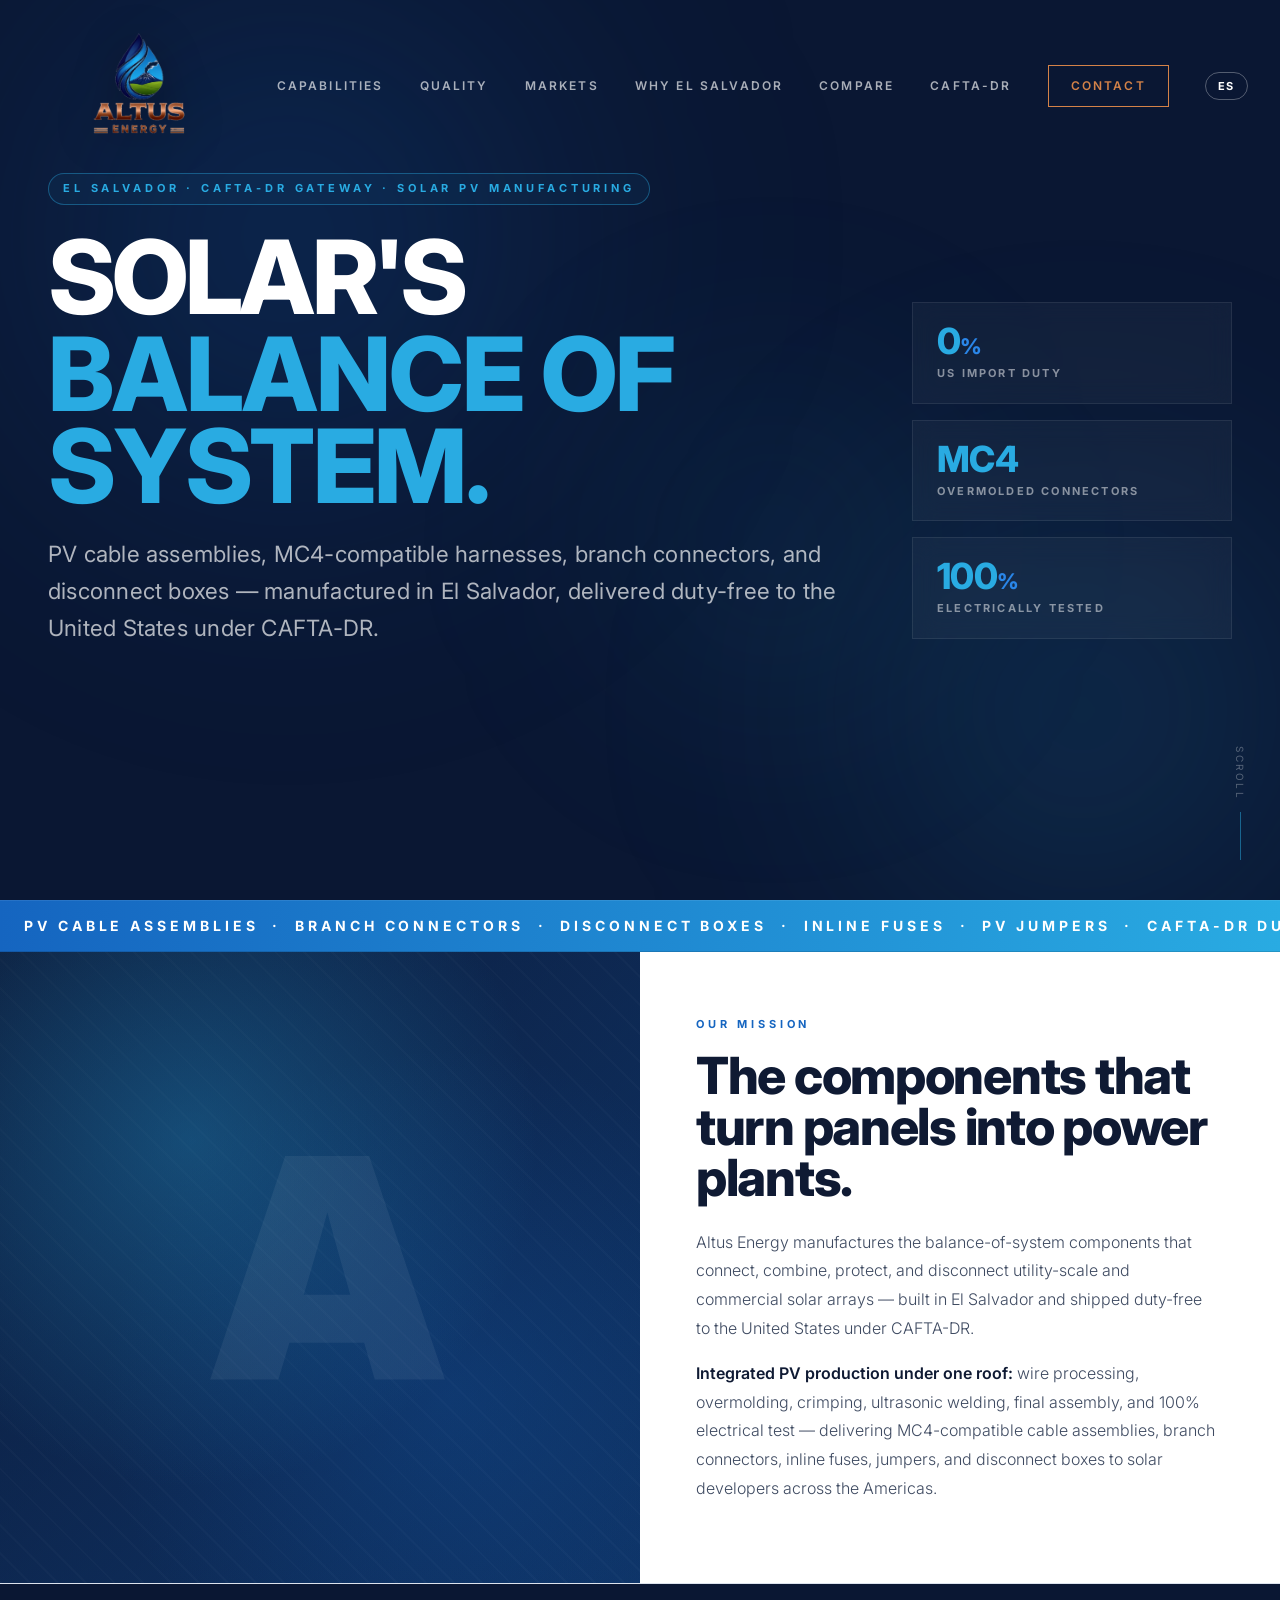
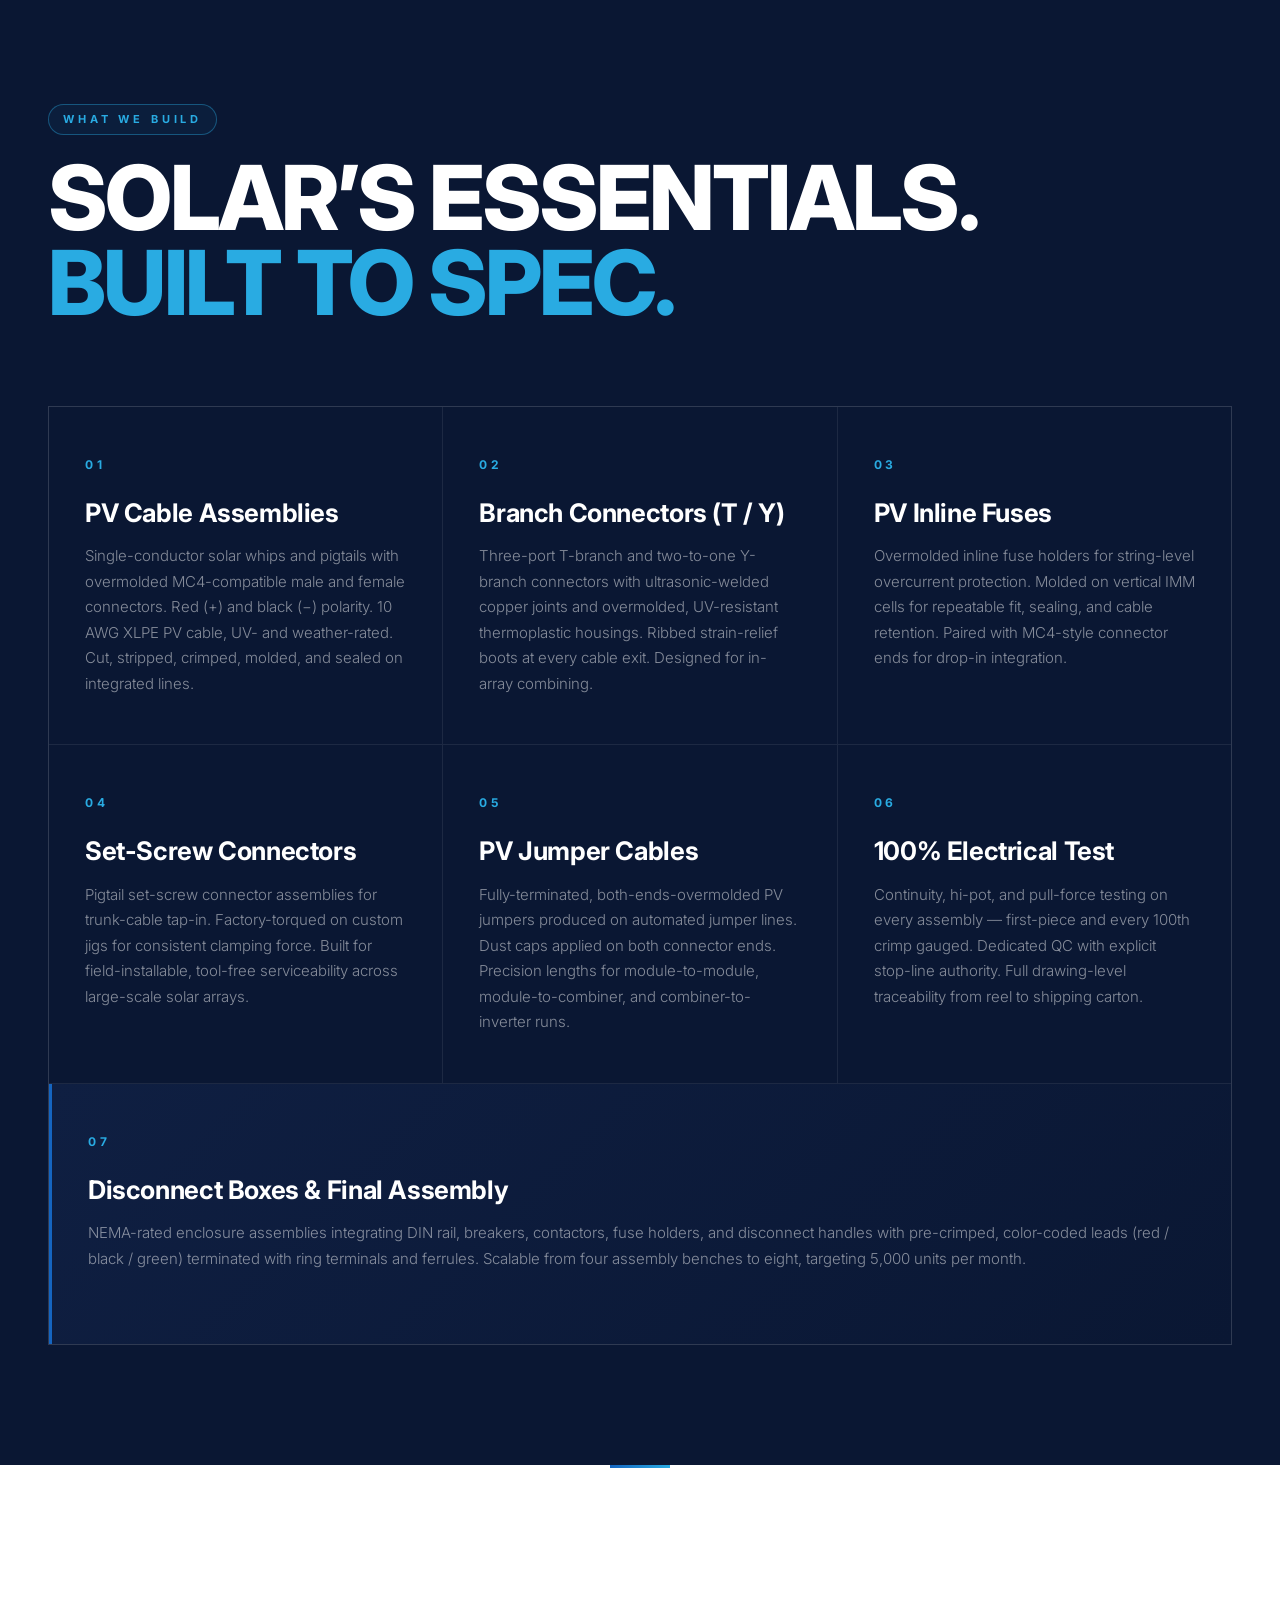
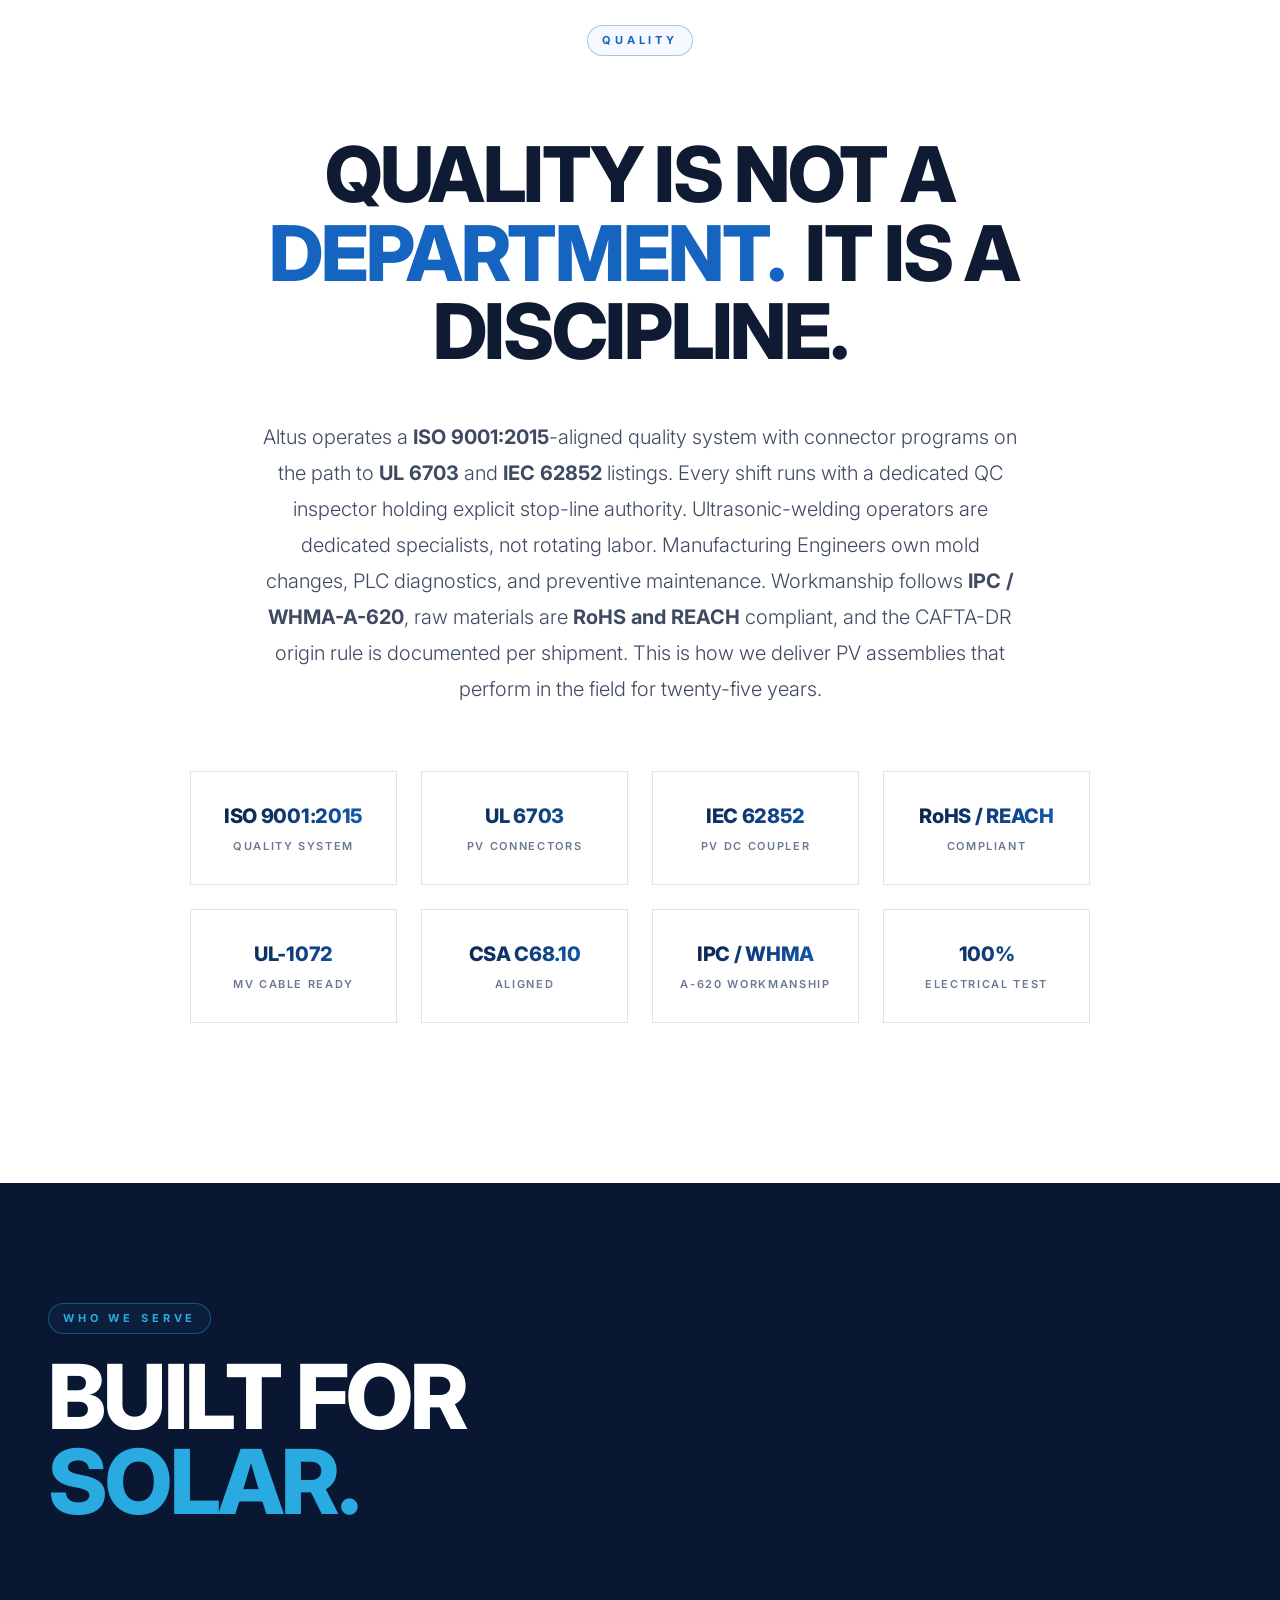
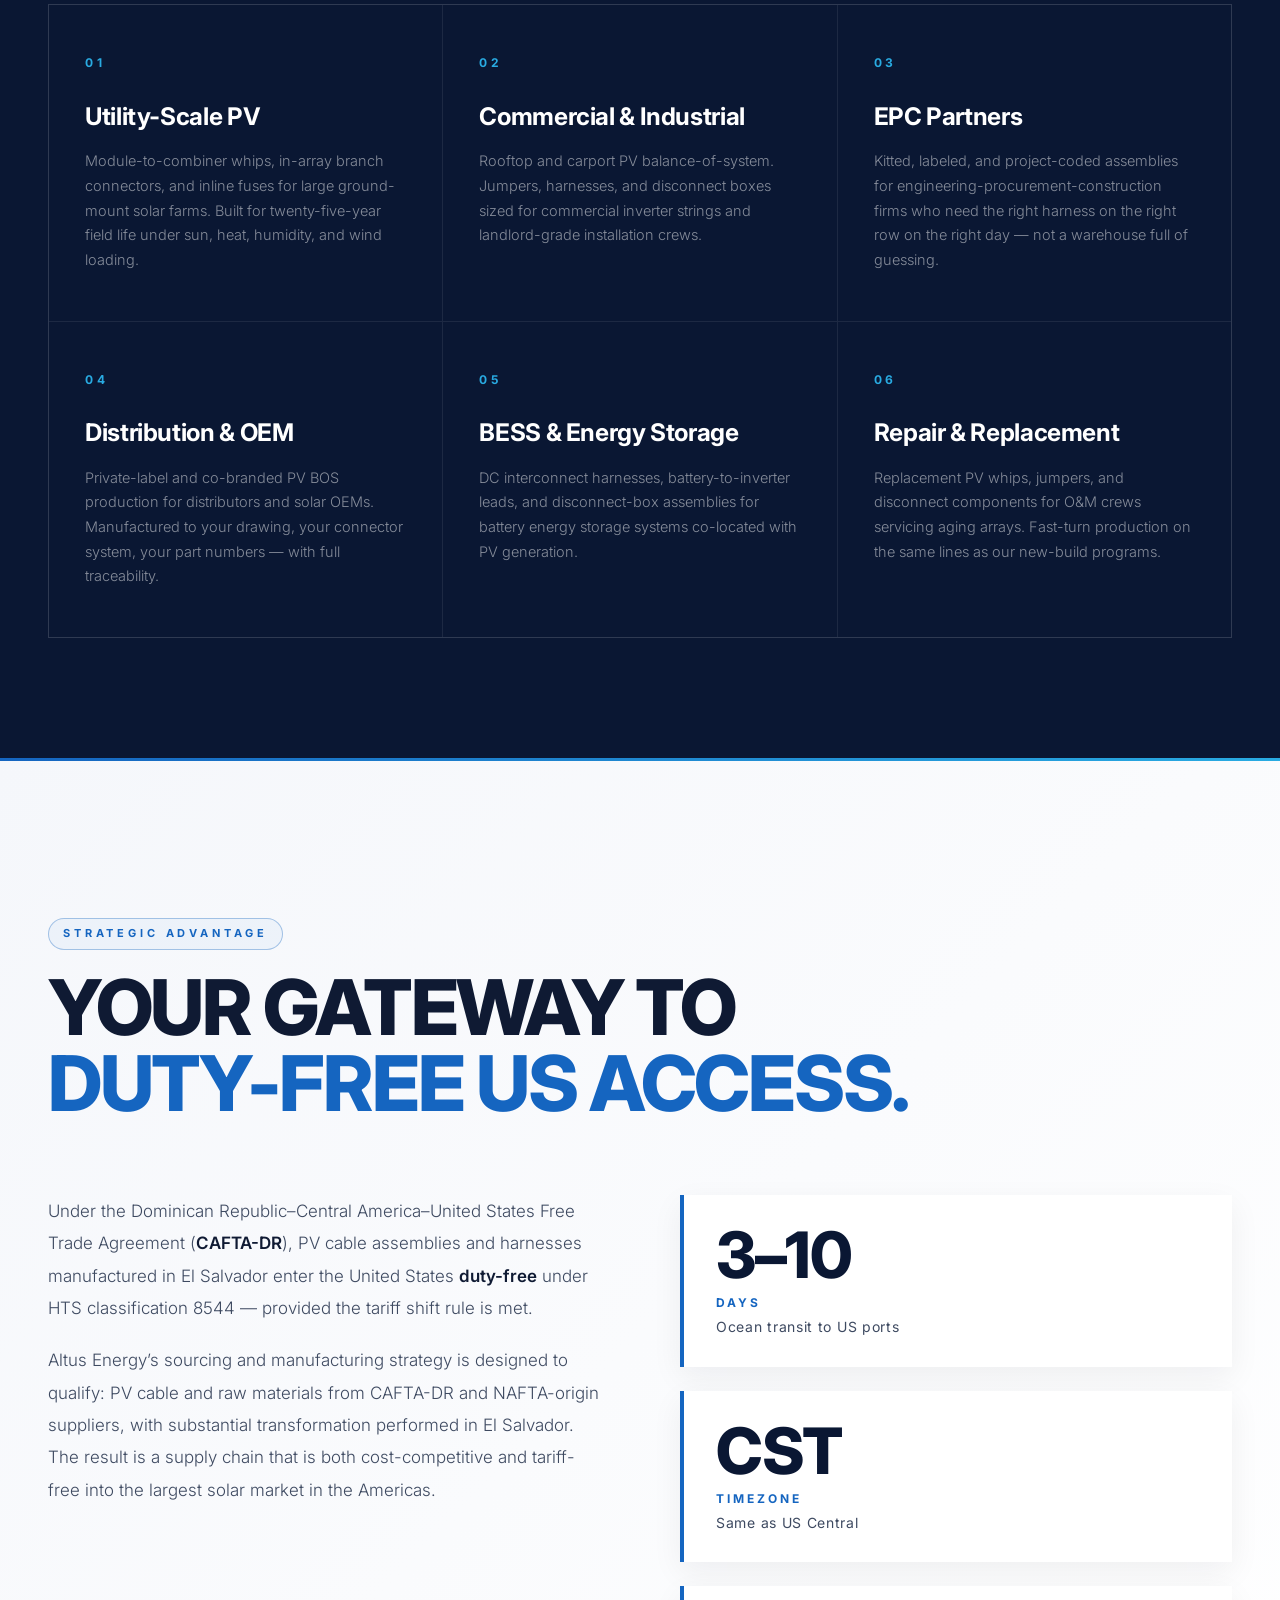
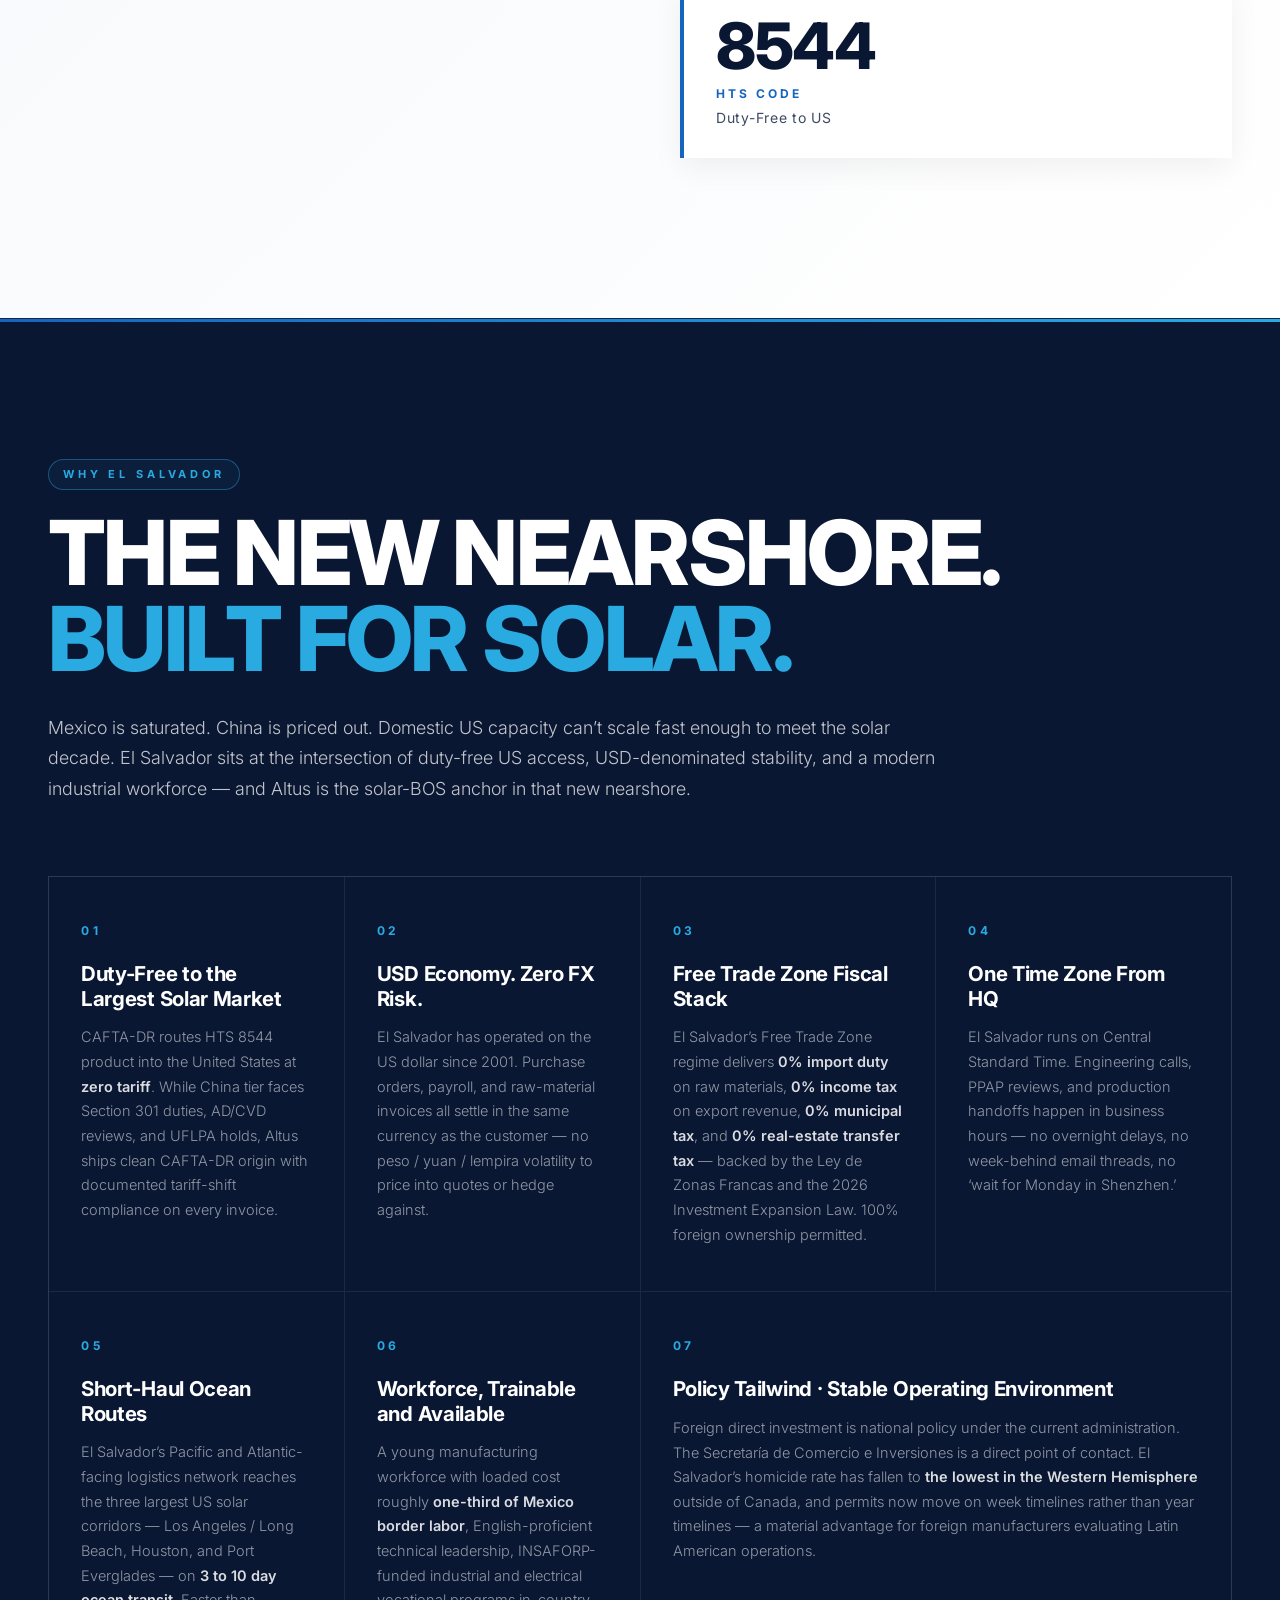
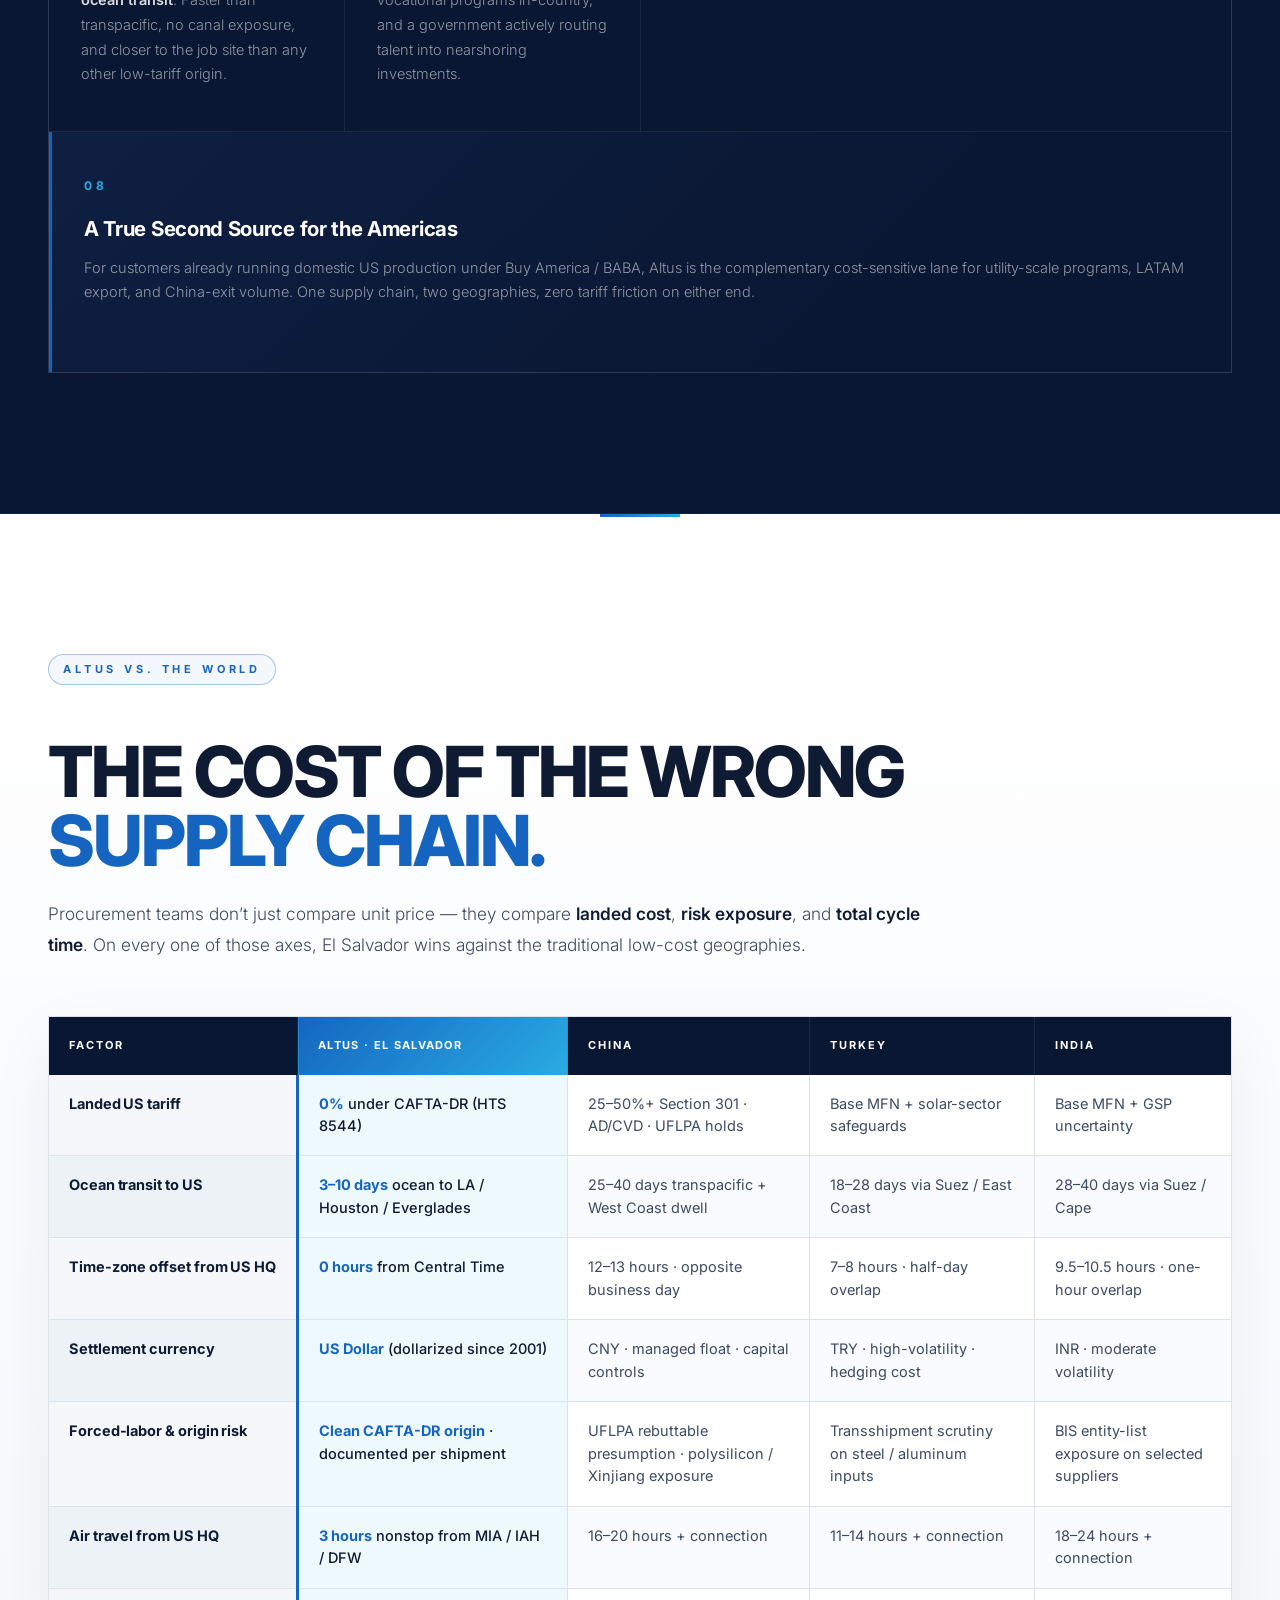
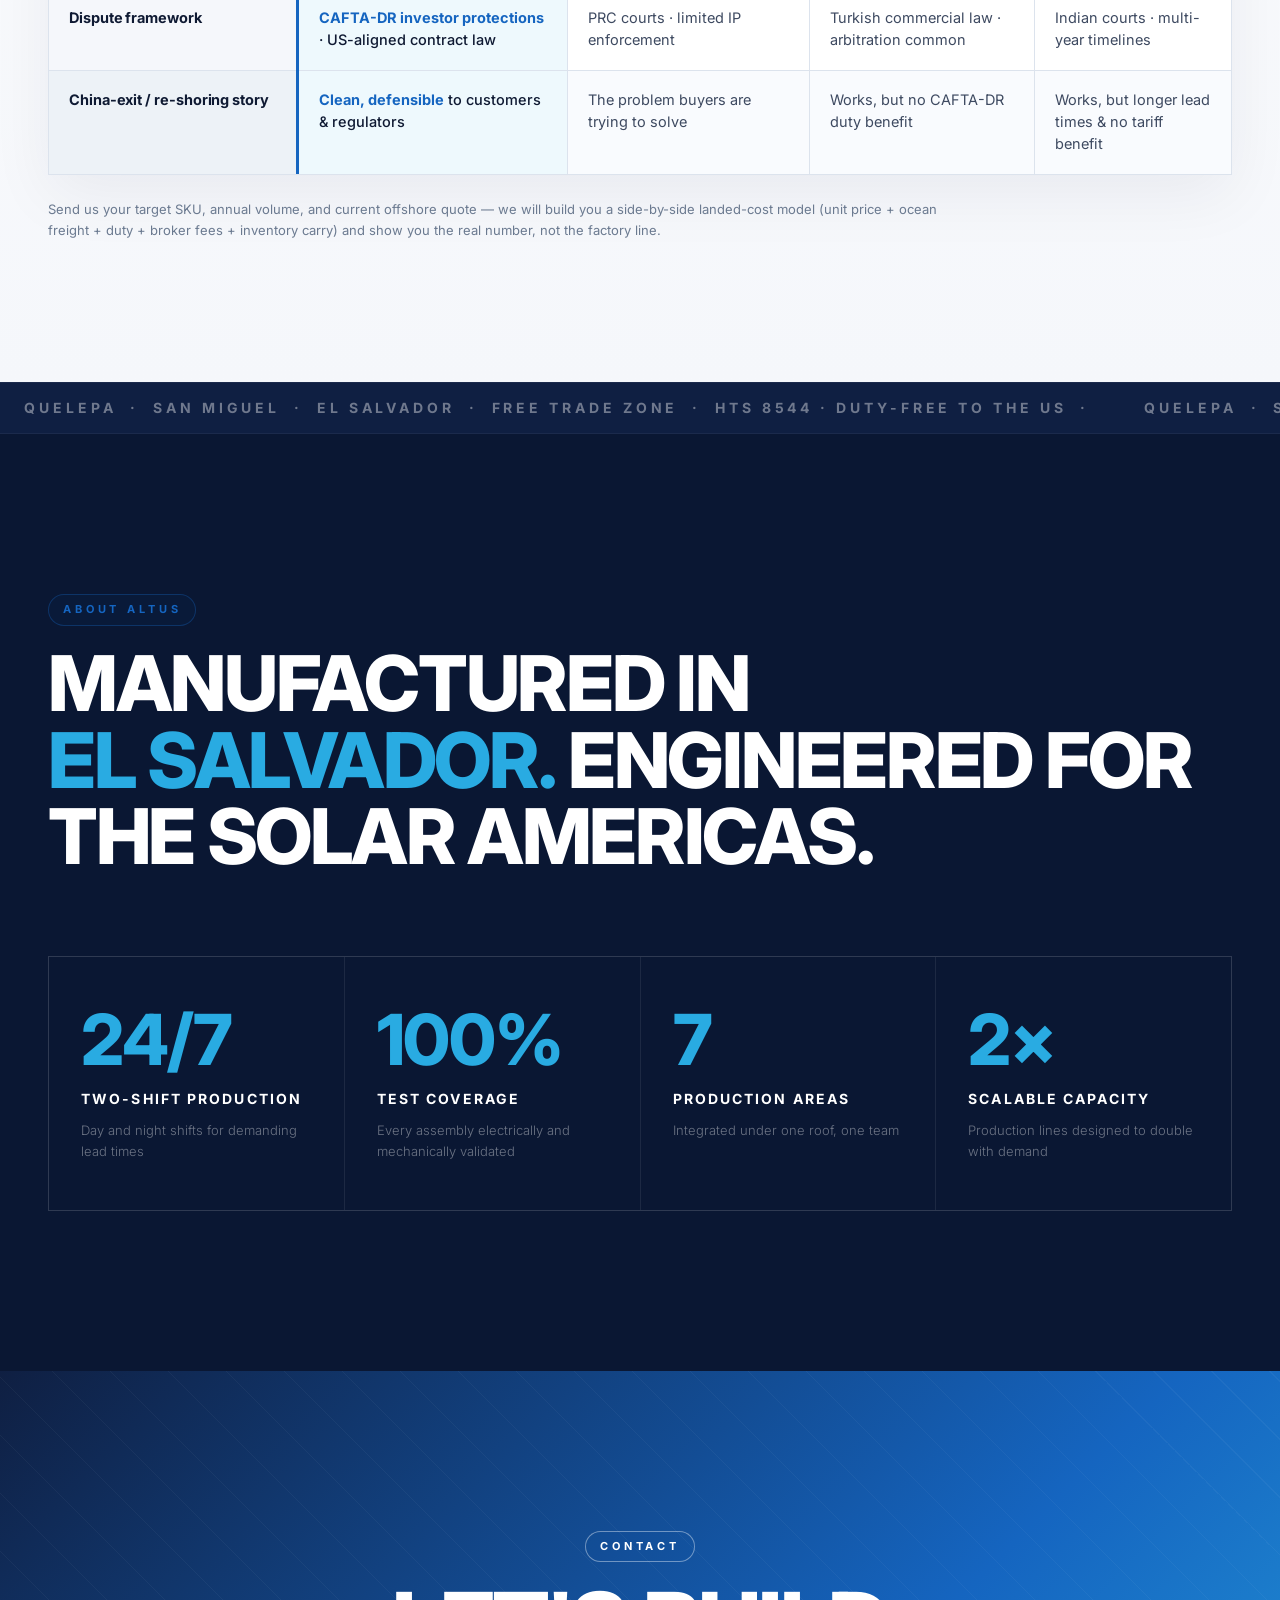
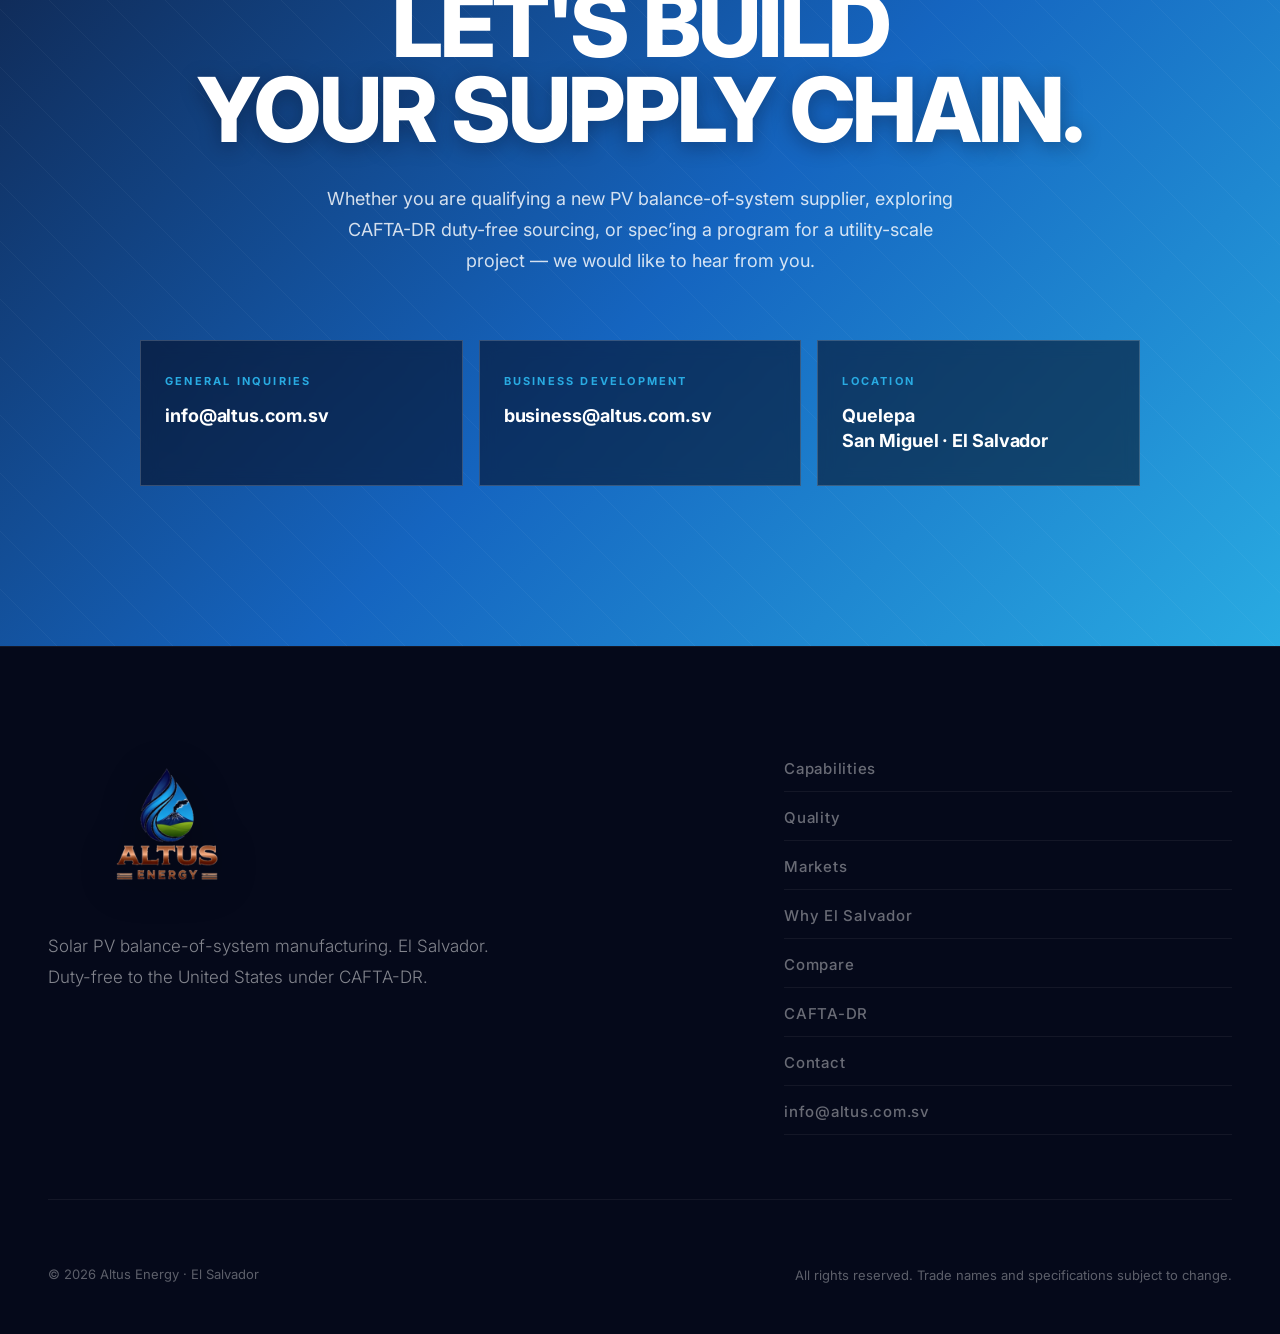
==== commit 7fa4f815: "fix(location): correct site location + rewrite landed-cost footnote Location was wrong: Altus is in " ====
--- a/index.html
+++ b/index.html
@@ -243,9 +243,9 @@
       </div>
       <div class="cafta-stats">
         <div class="cafta-stat">
-          <div class="cs-big">~90</div>
-          <div class="cs-unit" data-i18n="cs1_unit">minutes</div>
-          <div class="cs-label" data-i18n="cs1_label">To Port of Acajutla</div>
+          <div class="cs-big">3&ndash;10</div>
+          <div class="cs-unit" data-i18n="cs1_unit">days</div>
+          <div class="cs-label" data-i18n="cs1_label">Ocean transit to US ports</div>
         </div>
         <div class="cafta-stat">
           <div class="cs-big">CST</div>
@@ -284,7 +284,7 @@
       <div class="why-card">
         <div class="why-num">03</div>
         <h3 data-i18n="why3_title">Free Trade Zone Fiscal Stack</h3>
-        <p data-i18n="why3_body">The Concordia FTZ delivers <strong>0% import duty</strong> on raw materials, <strong>0% income tax</strong> on export revenue, <strong>0% municipal tax</strong>, and <strong>0% real-estate transfer tax</strong> &mdash; backed by El Salvador&rsquo;s Ley de Zonas Francas and the 2026 Investment Expansion Law. 100% foreign ownership permitted.</p>
+        <p data-i18n="why3_body">El Salvador&rsquo;s Free Trade Zone regime delivers <strong>0% import duty</strong> on raw materials, <strong>0% income tax</strong> on export revenue, <strong>0% municipal tax</strong>, and <strong>0% real-estate transfer tax</strong> &mdash; backed by the Ley de Zonas Francas and the 2026 Investment Expansion Law. 100% foreign ownership permitted.</p>
       </div>
       <div class="why-card">
         <div class="why-num">04</div>
@@ -293,8 +293,8 @@
       </div>
       <div class="why-card">
         <div class="why-num">05</div>
-        <h3 data-i18n="why5_title">Pacific Port &middot; Three-Day Ocean</h3>
-        <p data-i18n="why5_body">The Port of Acajutla sits 90 minutes from our gate. Direct ocean service to Los Angeles / Long Beach, Houston, and Port Everglades serves the three largest US solar corridors on 3&ndash;10 day transit &mdash; faster than transpacific and without the canal exposure.</p>
+        <h3 data-i18n="why5_title">Short-Haul Ocean Routes</h3>
+        <p data-i18n="why5_body">El Salvador&rsquo;s Pacific and Atlantic-facing logistics network reaches the three largest US solar corridors &mdash; Los Angeles / Long Beach, Houston, and Port Everglades &mdash; on <strong>3 to 10 day ocean transit</strong>. Faster than transpacific, no canal exposure, and closer to the job site than any other low-tariff origin.</p>
       </div>
       <div class="why-card">
         <div class="why-num">06</div>
@@ -346,7 +346,7 @@
           </tr>
           <tr>
             <td class="cmp-factor" data-i18n="cmp_r2_f">Ocean transit to US</td>
-            <td class="cmp-altus" data-i18n="cmp_r2_a"><strong>3&ndash;10 days</strong> from Acajutla to LA / Houston / Everglades</td>
+            <td class="cmp-altus" data-i18n="cmp_r2_a"><strong>3&ndash;10 days</strong> ocean to LA / Houston / Everglades</td>
             <td data-i18n="cmp_r2_c">25&ndash;40 days transpacific + West Coast dwell</td>
             <td data-i18n="cmp_r2_t">18&ndash;28 days via Suez / East Coast</td>
             <td data-i18n="cmp_r2_i">28&ndash;40 days via Suez / Cape</td>
@@ -397,15 +397,15 @@
       </table>
     </div>
 
-    <p class="compare-footnote" data-i18n="cmp_foot">Comparison reflects standard utility-scale solar BOS procurement conditions. Tariffs, transit times, and currency positions change; Altus maintains current landed-cost models for customer review during qualification.</p>
+    <p class="compare-footnote" data-i18n="cmp_foot">Send us your target SKU, annual volume, and current offshore quote &mdash; we will build you a side-by-side landed-cost model (unit price + ocean freight + duty + broker fees + inventory carry) and show you the real number, not the factory line.</p>
   </div>
 </section>
 
 <!-- LOCATION MARQUEE -->
 <div class="marquee marquee-alt">
   <div class="marquee-track">
-    <span class="marquee-text" data-i18n="mq2">Concordia Free Trade Zone &nbsp;·&nbsp; Jiquilisco, Usulut&aacute;n &nbsp;·&nbsp; El Salvador &nbsp;·&nbsp; Port of Acajutla &nbsp;·&nbsp; HTS 8544 &middot; Duty-Free to the US &nbsp;·&nbsp;</span>
-    <span class="marquee-text" data-i18n="mq2" aria-hidden="true">Concordia Free Trade Zone &nbsp;·&nbsp; Jiquilisco, Usulut&aacute;n &nbsp;·&nbsp; El Salvador &nbsp;·&nbsp; Port of Acajutla &nbsp;·&nbsp; HTS 8544 &middot; Duty-Free to the US &nbsp;·&nbsp;</span>
+    <span class="marquee-text" data-i18n="mq2">Quelepa &nbsp;·&nbsp; San Miguel &nbsp;·&nbsp; El Salvador &nbsp;·&nbsp; Free Trade Zone &nbsp;·&nbsp; HTS 8544 &middot; Duty-Free to the US &nbsp;·&nbsp;</span>
+    <span class="marquee-text" data-i18n="mq2" aria-hidden="true">Quelepa &nbsp;·&nbsp; San Miguel &nbsp;·&nbsp; El Salvador &nbsp;·&nbsp; Free Trade Zone &nbsp;·&nbsp; HTS 8544 &middot; Duty-Free to the US &nbsp;·&nbsp;</span>
   </div>
 </div>
 
@@ -465,7 +465,7 @@
       </a>
       <div class="contact-card">
         <div class="cc-label" data-i18n="cc3_label">Location</div>
-        <div class="cc-value">Concordia FTZ<br>Jiquilisco · El Salvador</div>
+        <div class="cc-value">Quelepa<br>San Miguel &middot; El Salvador</div>
       </div>
     </div>
   </div>
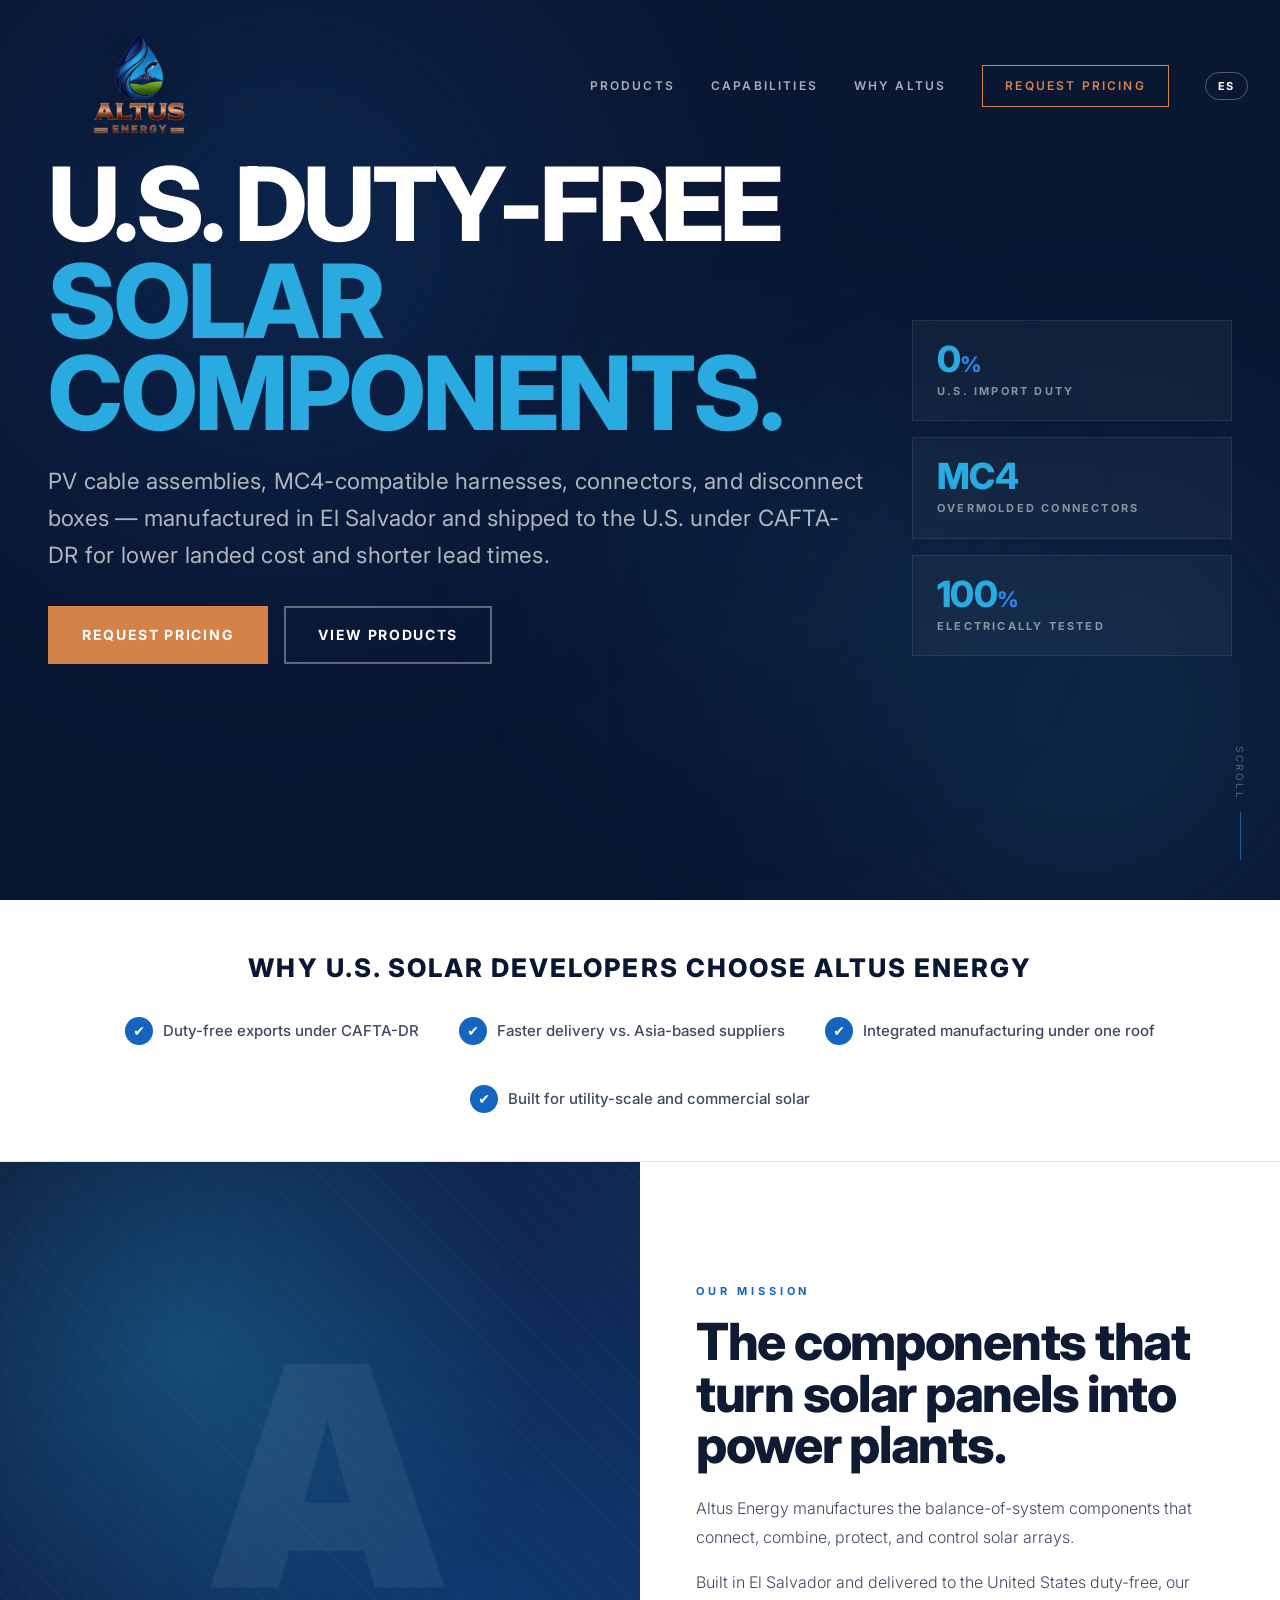
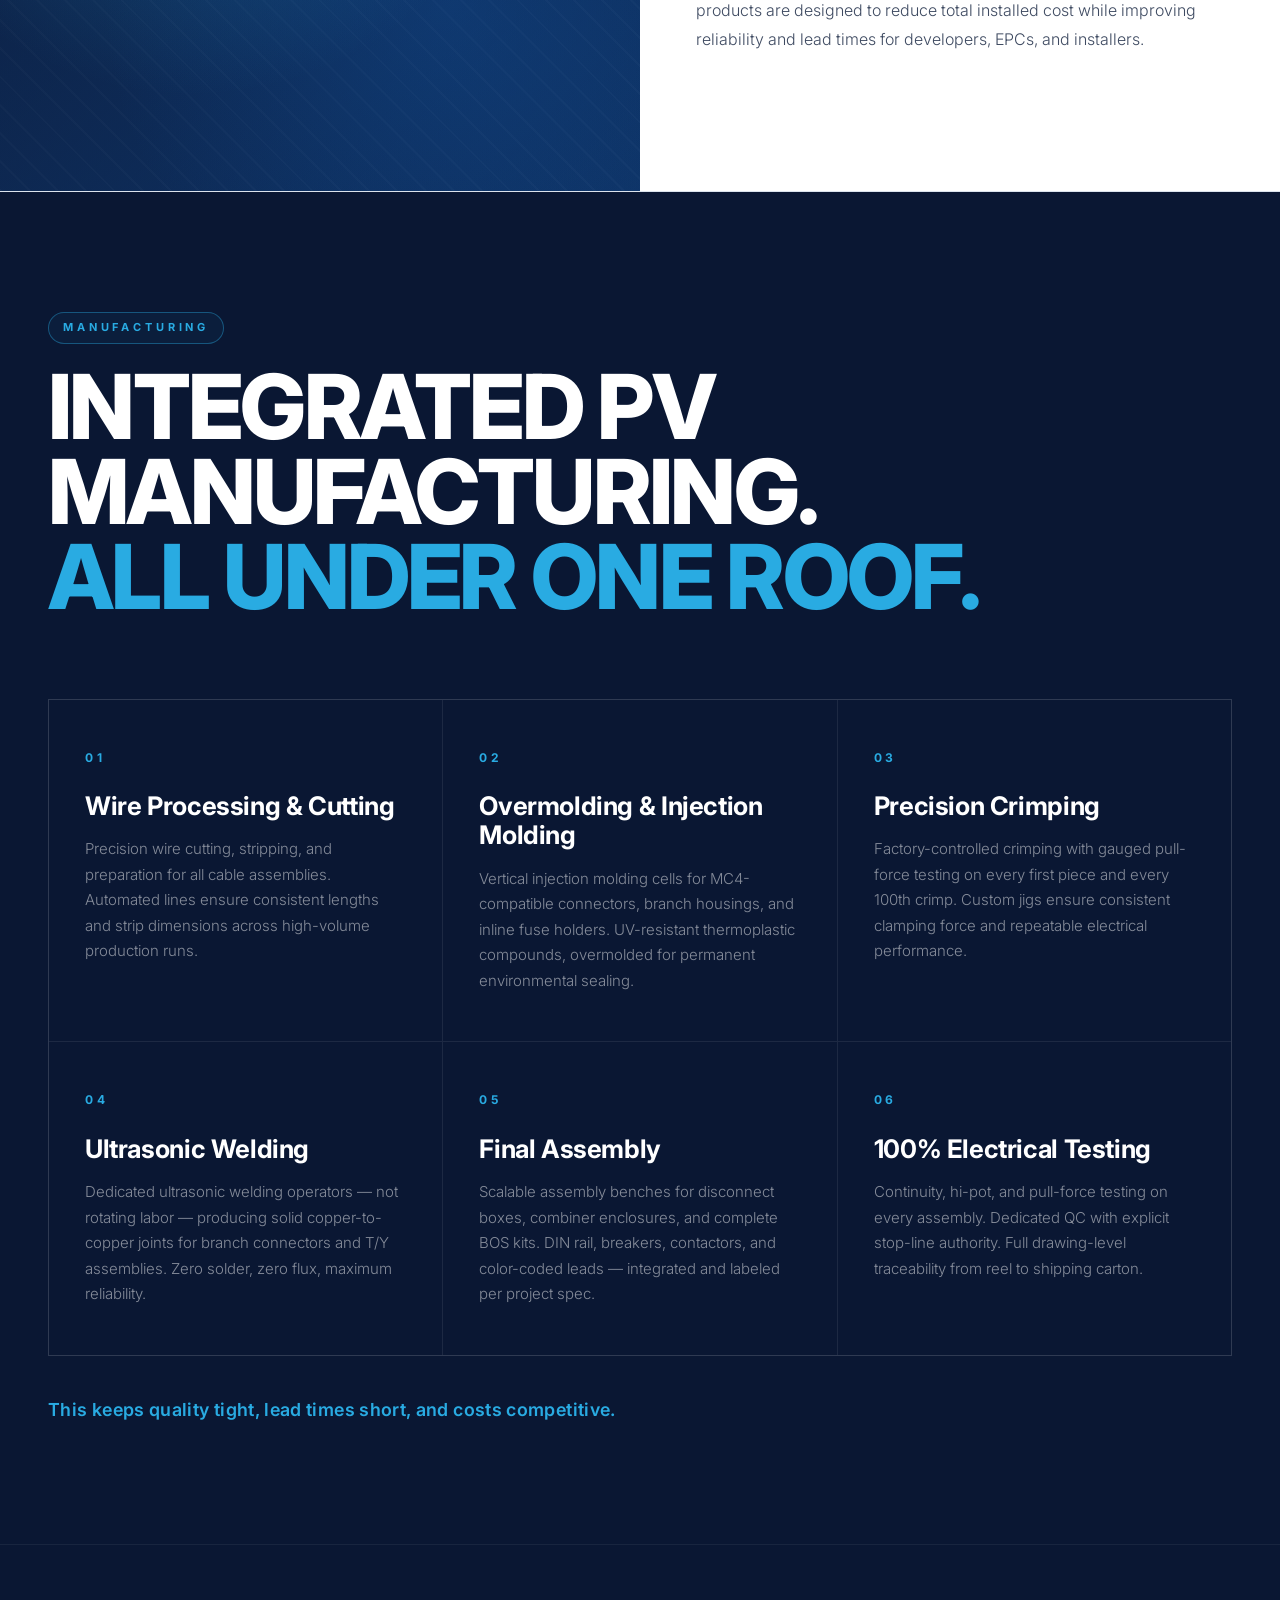
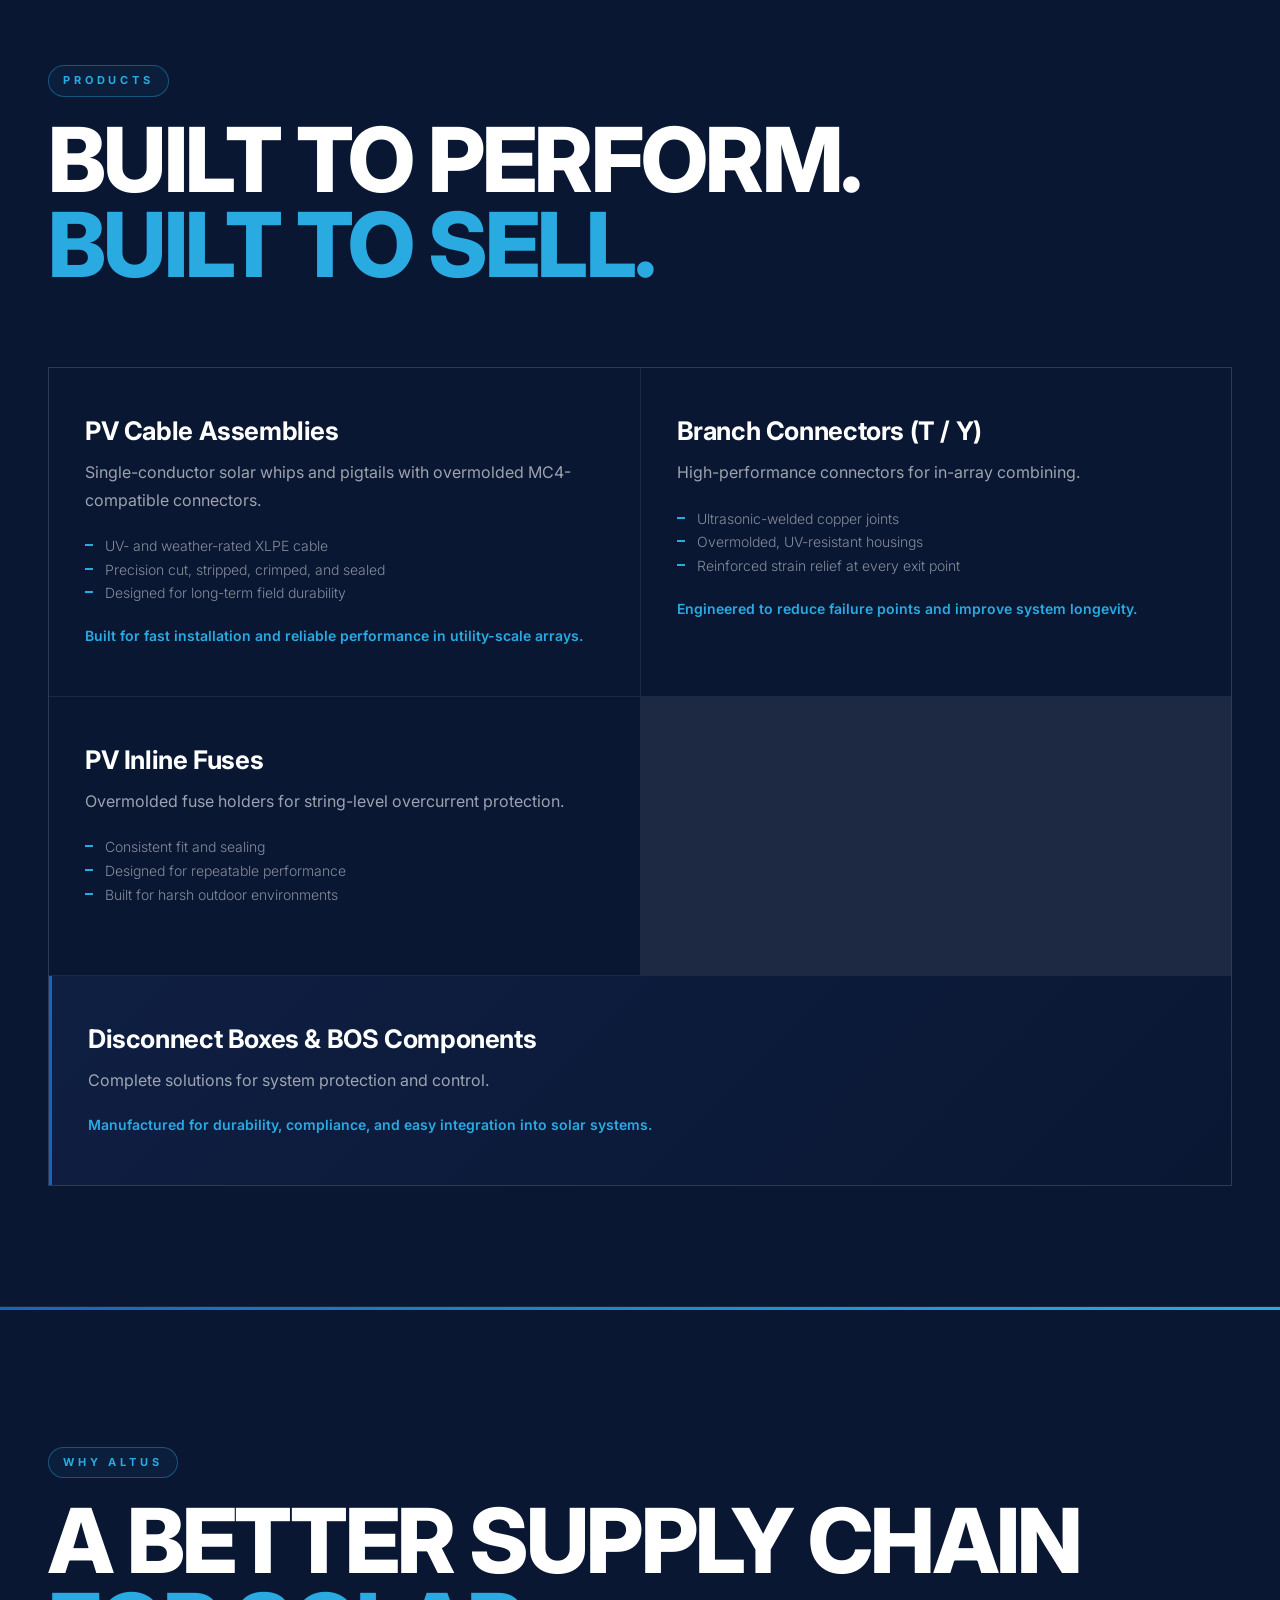
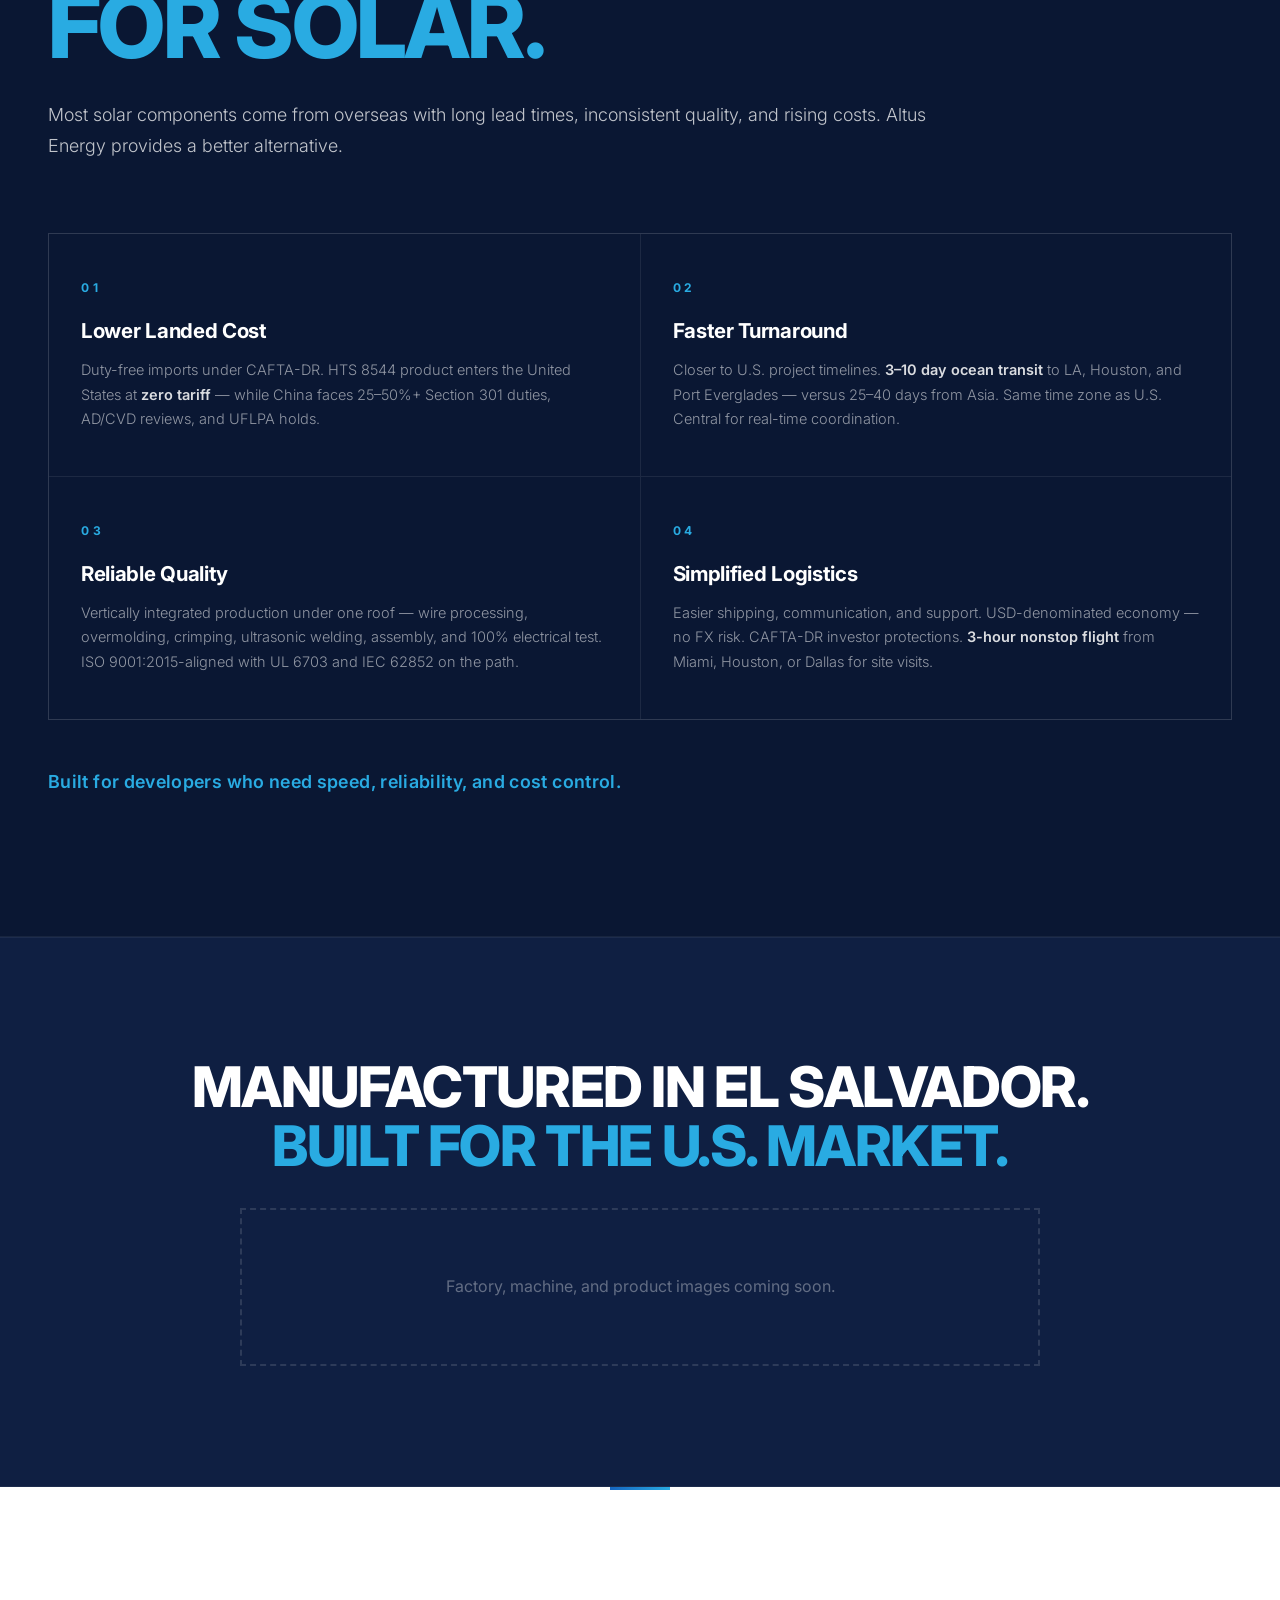
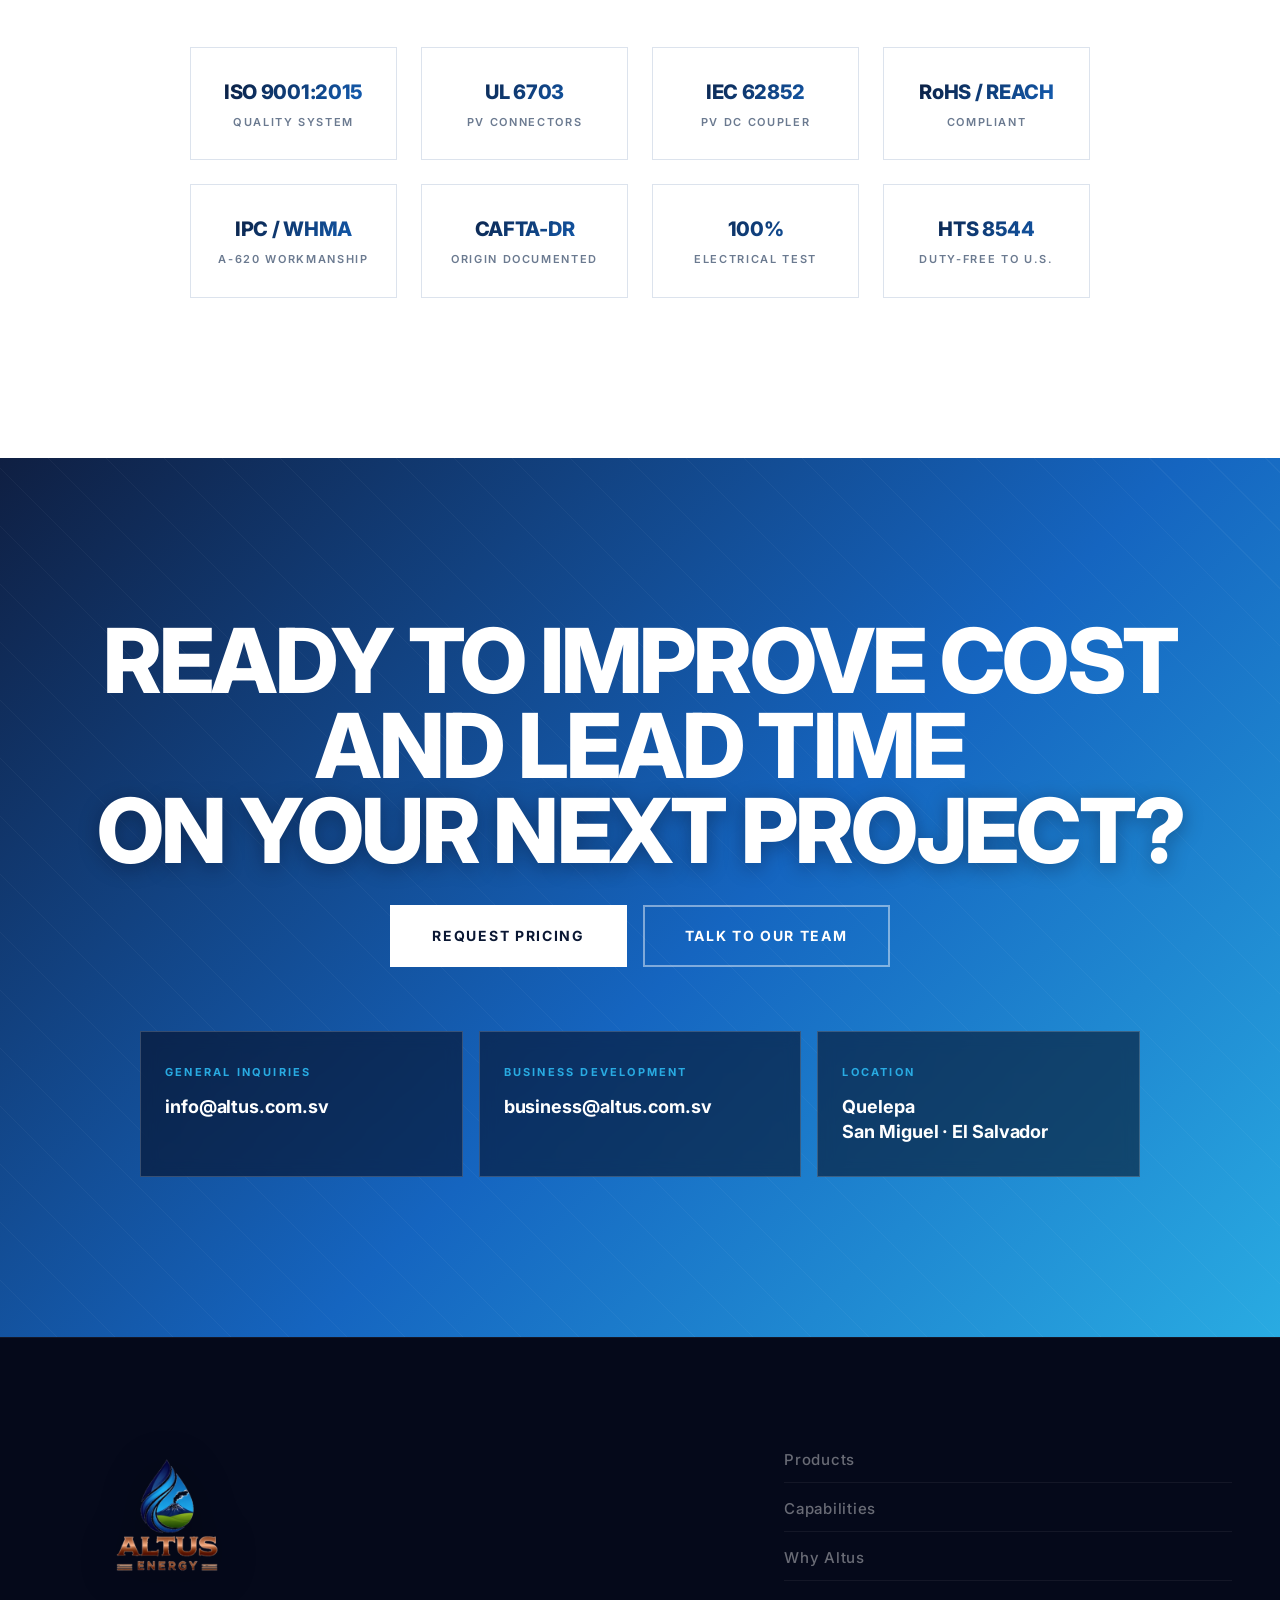
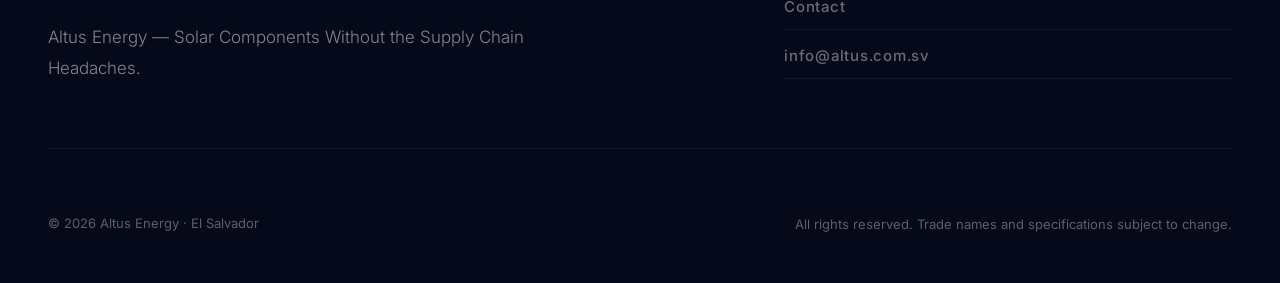
==== commit d9600156: "Major site restructure: sales-focused copy, trust bar, product cards, streamlined Why Altus - Hero: " ====
--- a/index.html
+++ b/index.html
@@ -5,14 +5,14 @@
 <meta name="viewport" content="width=device-width, initial-scale=1.0, viewport-fit=cover">
 <meta name="apple-mobile-web-app-capable" content="yes">
 <meta name="theme-color" content="#0a1733">
-<title>ALTUS ENERGY — Solar PV Cable Assemblies &amp; Balance-of-System · El Salvador</title>
-<meta name="description" content="Altus Energy · PV cable assemblies, MC4-compatible harnesses, branch connectors, and disconnect boxes — manufactured in El Salvador. CAFTA-DR qualified. Duty-free to the US.">
-<meta name="keywords" content="Altus Energy, solar PV, cable assembly, MC4, branch connector, disconnect box, El Salvador, CAFTA-DR, UL 6703, IEC 62852">
+<title>ALTUS ENERGY — U.S. Duty-Free Solar Components from El Salvador</title>
+<meta name="description" content="PV cable assemblies, MC4-compatible harnesses, connectors, and disconnect boxes — manufactured in El Salvador and shipped to the U.S. under CAFTA-DR. 0% import duty.">
+<meta name="keywords" content="Altus Energy, solar PV, cable assembly, MC4, branch connector, disconnect box, El Salvador, CAFTA-DR, duty-free, solar components">
 <meta name="robots" content="index, follow">
 <link rel="canonical" href="https://www.altus.com.sv/">
 
-<meta property="og:title" content="ALTUS ENERGY — Solar PV Balance-of-System Manufacturing from El Salvador">
-<meta property="og:description" content="PV cable assemblies, MC4-compatible harnesses, branch connectors, and disconnect boxes. CAFTA-DR qualified. Duty-free to the US.">
+<meta property="og:title" content="ALTUS ENERGY — U.S. Duty-Free Solar Components from El Salvador">
+<meta property="og:description" content="PV cable assemblies, MC4-compatible harnesses, connectors, and disconnect boxes. CAFTA-DR qualified. 0% U.S. import duty.">
 <meta property="og:type" content="website">
 <meta property="og:url" content="https://www.altus.com.sv/">
 <meta property="og:site_name" content="Altus Energy">
@@ -28,13 +28,10 @@
 <nav class="nav">
   <a href="#" class="nav-brand"><img src="./assets/altus-logo-1000.png" alt="Altus Energy" class="nav-logo-img"></a>
   <div class="nav-links">
+    <a href="#products" data-i18n="nav_products">Products</a>
     <a href="#capabilities" data-i18n="nav_caps">Capabilities</a>
-    <a href="#quality" data-i18n="nav_quality">Quality</a>
-    <a href="#markets" data-i18n="nav_markets">Markets</a>
-    <a href="#why" data-i18n="nav_why">Why El Salvador</a>
-    <a href="#compare" data-i18n="nav_compare">Compare</a>
-    <a href="#cafta" data-i18n="nav_cafta">CAFTA-DR</a>
-    <a href="#contact" class="nav-cta" data-i18n="nav_contact">Contact</a>
+    <a href="#why" data-i18n="nav_why">Why Altus</a>
+    <a href="#contact" class="nav-cta" data-i18n="nav_contact">Request Pricing</a>
     <button class="lang-toggle" id="langToggle" aria-label="Switch language">ES</button>
   </div>
 </nav>
@@ -61,18 +58,21 @@
 
   <div class="hero-content">
     <div class="hero-left">
-      <div class="hero-eyebrow" data-i18n="hero_eyebrow">El Salvador · CAFTA-DR Gateway · Solar PV Manufacturing</div>
       <h1 class="hero-title">
-        <span data-i18n="hero_t1">Solar&apos;s</span>
-        <em data-i18n="hero_t2">Balance of System.</em>
+        <span data-i18n="hero_t1">U.S. Duty-Free</span>
+        <em data-i18n="hero_t2">Solar Components.</em>
       </h1>
-      <p class="hero-sub" data-i18n="hero_sub">PV cable assemblies, MC4-compatible harnesses, branch connectors, and disconnect boxes — manufactured in El Salvador, delivered duty-free to the United States under CAFTA-DR.</p>
+      <p class="hero-sub" data-i18n="hero_sub">PV cable assemblies, MC4-compatible harnesses, connectors, and disconnect boxes — manufactured in El Salvador and shipped to the U.S. under CAFTA-DR for lower landed cost and shorter lead times.</p>
+      <div class="hero-buttons">
+        <a href="#contact" class="hero-btn hero-btn-primary" data-i18n="hero_cta1">Request Pricing</a>
+        <a href="#products" class="hero-btn hero-btn-secondary" data-i18n="hero_cta2">View Products</a>
+      </div>
     </div>
 
     <div class="hero-right">
       <div class="hero-stat">
         <div class="hero-stat-num">0<span class="hs-pct">%</span></div>
-        <div class="hero-stat-label" data-i18n="hs1">US Import Duty</div>
+        <div class="hero-stat-label" data-i18n="hs1">U.S. Import Duty</div>
       </div>
       <div class="hero-stat">
         <div class="hero-stat-num">MC4</div>
@@ -90,15 +90,32 @@
   </div>
 </section>
 
-<!-- MARQUEE -->
-<div class="marquee">
-  <div class="marquee-track">
-    <span class="marquee-text" data-i18n="mq">PV Cable Assemblies &nbsp;·&nbsp; Branch Connectors &nbsp;·&nbsp; Disconnect Boxes &nbsp;·&nbsp; Inline Fuses &nbsp;·&nbsp; PV Jumpers &nbsp;·&nbsp; CAFTA-DR Duty-Free &nbsp;·&nbsp; Made in El Salvador &nbsp;·&nbsp;</span>
-    <span class="marquee-text" data-i18n="mq" aria-hidden="true">PV Cable Assemblies &nbsp;·&nbsp; Branch Connectors &nbsp;·&nbsp; Disconnect Boxes &nbsp;·&nbsp; Inline Fuses &nbsp;·&nbsp; PV Jumpers &nbsp;·&nbsp; CAFTA-DR Duty-Free &nbsp;·&nbsp; Made in El Salvador &nbsp;·&nbsp;</span>
-  </div>
-</div>
-
-<!-- MISSION / INTRO (editorial) -->
+<!-- TRUST BAR -->
+<section class="trust-bar">
+  <div class="trust-inner">
+    <h2 class="trust-heading" data-i18n="trust_heading">Why U.S. Solar Developers Choose Altus Energy</h2>
+    <div class="trust-points">
+      <div class="trust-point">
+        <div class="trust-icon">&#x2714;</div>
+        <span data-i18n="trust1">Duty-free exports under CAFTA-DR</span>
+      </div>
+      <div class="trust-point">
+        <div class="trust-icon">&#x2714;</div>
+        <span data-i18n="trust2">Faster delivery vs. Asia-based suppliers</span>
+      </div>
+      <div class="trust-point">
+        <div class="trust-icon">&#x2714;</div>
+        <span data-i18n="trust3">Integrated manufacturing under one roof</span>
+      </div>
+      <div class="trust-point">
+        <div class="trust-icon">&#x2714;</div>
+        <span data-i18n="trust4">Built for utility-scale and commercial solar</span>
+      </div>
+    </div>
+  </div>
+</section>
+
+<!-- MISSION -->
 <section class="ed-section">
   <div class="ed-row">
     <div class="ed-media">
@@ -106,9 +123,9 @@
     </div>
     <div class="ed-text">
       <div class="ed-eyebrow" data-i18n="m_eyebrow">Our Mission</div>
-      <h2 class="ed-heading" data-i18n="m_title">The components that turn panels into power plants.</h2>
-      <p class="ed-body" data-i18n="m_body1">Altus Energy manufactures the balance-of-system components that connect, combine, protect, and disconnect utility-scale and commercial solar arrays — built in El Salvador and shipped duty-free to the United States under CAFTA-DR.</p>
-      <p class="ed-body" data-i18n="m_body2"><strong>Integrated PV production under one roof:</strong> wire processing, overmolding, crimping, ultrasonic welding, final assembly, and 100% electrical test — delivering MC4-compatible cable assemblies, branch connectors, inline fuses, jumpers, and disconnect boxes to solar developers across the Americas.</p>
+      <h2 class="ed-heading" data-i18n="m_title">The components that turn solar panels into power plants.</h2>
+      <p class="ed-body" data-i18n="m_body1">Altus Energy manufactures the balance-of-system components that connect, combine, protect, and control solar arrays.</p>
+      <p class="ed-body" data-i18n="m_body2">Built in El Salvador and delivered to the United States duty-free, our products are designed to reduce total installed cost while improving reliability and lead times for developers, EPCs, and installers.</p>
     </div>
   </div>
 </section>
@@ -116,343 +133,176 @@
 <!-- CAPABILITIES -->
 <section id="capabilities" class="section-dark">
   <div class="section-header-dark">
-    <div class="section-eyebrow-light" data-i18n="cap_eyebrow">What We Build</div>
-    <h2 class="section-heading-huge" data-i18n="cap_title">Solar&rsquo;s essentials.<br><em>Built to spec.</em></h2>
+    <div class="section-eyebrow-light" data-i18n="cap_eyebrow">Manufacturing</div>
+    <h2 class="section-heading-huge" data-i18n="cap_title">Integrated PV Manufacturing.<br><em>All Under One Roof.</em></h2>
   </div>
 
   <div class="caps-grid">
     <div class="cap-card">
       <div class="cap-num">01</div>
-      <h3 data-i18n="cap1_title">PV Cable Assemblies</h3>
-      <p data-i18n="cap1_body">Single-conductor solar whips and pigtails with overmolded MC4-compatible male and female connectors. Red (+) and black (&minus;) polarity. 10 AWG XLPE PV cable, UV- and weather-rated. Cut, stripped, crimped, molded, and sealed on integrated lines.</p>
+      <h3 data-i18n="cap1_title">Wire Processing &amp; Cutting</h3>
+      <p data-i18n="cap1_body">Precision wire cutting, stripping, and preparation for all cable assemblies. Automated lines ensure consistent lengths and strip dimensions across high-volume production runs.</p>
     </div>
     <div class="cap-card">
       <div class="cap-num">02</div>
-      <h3 data-i18n="cap2_title">Branch Connectors (T / Y)</h3>
-      <p data-i18n="cap2_body">Three-port T-branch and two-to-one Y-branch connectors with ultrasonic-welded copper joints and overmolded, UV-resistant thermoplastic housings. Ribbed strain-relief boots at every cable exit. Designed for in-array combining.</p>
+      <h3 data-i18n="cap2_title">Overmolding &amp; Injection Molding</h3>
+      <p data-i18n="cap2_body">Vertical injection molding cells for MC4-compatible connectors, branch housings, and inline fuse holders. UV-resistant thermoplastic compounds, overmolded for permanent environmental sealing.</p>
     </div>
     <div class="cap-card">
       <div class="cap-num">03</div>
-      <h3 data-i18n="cap3_title">PV Inline Fuses</h3>
-      <p data-i18n="cap3_body">Overmolded inline fuse holders for string-level overcurrent protection. Molded on vertical IMM cells for repeatable fit, sealing, and cable retention. Paired with MC4-style connector ends for drop-in integration.</p>
+      <h3 data-i18n="cap3_title">Precision Crimping</h3>
+      <p data-i18n="cap3_body">Factory-controlled crimping with gauged pull-force testing on every first piece and every 100th crimp. Custom jigs ensure consistent clamping force and repeatable electrical performance.</p>
     </div>
     <div class="cap-card">
       <div class="cap-num">04</div>
-      <h3 data-i18n="cap4_title">Set-Screw Connectors</h3>
-      <p data-i18n="cap4_body">Pigtail set-screw connector assemblies for trunk-cable tap-in. Factory-torqued on custom jigs for consistent clamping force. Built for field-installable, tool-free serviceability across large-scale solar arrays.</p>
+      <h3 data-i18n="cap4_title">Ultrasonic Welding</h3>
+      <p data-i18n="cap4_body">Dedicated ultrasonic welding operators — not rotating labor — producing solid copper-to-copper joints for branch connectors and T/Y assemblies. Zero solder, zero flux, maximum reliability.</p>
     </div>
     <div class="cap-card">
       <div class="cap-num">05</div>
-      <h3 data-i18n="cap5_title">PV Jumper Cables</h3>
-      <p data-i18n="cap5_body">Fully-terminated, both-ends-overmolded PV jumpers produced on automated jumper lines. Dust caps applied on both connector ends. Precision lengths for module-to-module, module-to-combiner, and combiner-to-inverter runs.</p>
+      <h3 data-i18n="cap5_title">Final Assembly</h3>
+      <p data-i18n="cap5_body">Scalable assembly benches for disconnect boxes, combiner enclosures, and complete BOS kits. DIN rail, breakers, contactors, and color-coded leads — integrated and labeled per project spec.</p>
     </div>
     <div class="cap-card">
       <div class="cap-num">06</div>
-      <h3 data-i18n="cap6_title">100% Electrical Test</h3>
-      <p data-i18n="cap6_body">Continuity, hi-pot, and pull-force testing on every assembly &mdash; first-piece and every 100th crimp gauged. Dedicated QC with explicit stop-line authority. Full drawing-level traceability from reel to shipping carton.</p>
-    </div>
-    <div class="cap-card cap-card-wide">
-      <div class="cap-num">07</div>
-      <h3 data-i18n="cap7_title">Disconnect Boxes &amp; Final Assembly</h3>
-      <p data-i18n="cap7_body">NEMA-rated enclosure assemblies integrating DIN rail, breakers, contactors, fuse holders, and disconnect handles with pre-crimped, color-coded leads (red / black / green) terminated with ring terminals and ferrules. Scalable from four assembly benches to eight, targeting 5,000 units per month.</p>
-    </div>
-  </div>
-</section>
-
-<!-- QUALITY / STATEMENT -->
-<section id="quality" class="statement-section">
+      <h3 data-i18n="cap6_title">100% Electrical Testing</h3>
+      <p data-i18n="cap6_body">Continuity, hi-pot, and pull-force testing on every assembly. Dedicated QC with explicit stop-line authority. Full drawing-level traceability from reel to shipping carton.</p>
+    </div>
+  </div>
+
+  <p class="caps-footnote" data-i18n="cap_footnote">This keeps quality tight, lead times short, and costs competitive.</p>
+</section>
+
+<!-- PRODUCTS -->
+<section id="products" class="section-dark products-section">
+  <div class="section-header-dark">
+    <div class="section-eyebrow-light" data-i18n="prod_eyebrow">Products</div>
+    <h2 class="section-heading-huge" data-i18n="prod_title">Built to perform.<br><em>Built to sell.</em></h2>
+  </div>
+
+  <div class="products-grid">
+    <div class="product-card">
+      <div class="product-header">
+        <h3 data-i18n="prod1_title">PV Cable Assemblies</h3>
+      </div>
+      <p class="product-desc" data-i18n="prod1_desc">Single-conductor solar whips and pigtails with overmolded MC4-compatible connectors.</p>
+      <ul class="product-specs">
+        <li data-i18n="prod1_s1">UV- and weather-rated XLPE cable</li>
+        <li data-i18n="prod1_s2">Precision cut, stripped, crimped, and sealed</li>
+        <li data-i18n="prod1_s3">Designed for long-term field durability</li>
+      </ul>
+      <p class="product-cta" data-i18n="prod1_cta">Built for fast installation and reliable performance in utility-scale arrays.</p>
+    </div>
+
+    <div class="product-card">
+      <div class="product-header">
+        <h3 data-i18n="prod2_title">Branch Connectors (T / Y)</h3>
+      </div>
+      <p class="product-desc" data-i18n="prod2_desc">High-performance connectors for in-array combining.</p>
+      <ul class="product-specs">
+        <li data-i18n="prod2_s1">Ultrasonic-welded copper joints</li>
+        <li data-i18n="prod2_s2">Overmolded, UV-resistant housings</li>
+        <li data-i18n="prod2_s3">Reinforced strain relief at every exit point</li>
+      </ul>
+      <p class="product-cta" data-i18n="prod2_cta">Engineered to reduce failure points and improve system longevity.</p>
+    </div>
+
+    <div class="product-card">
+      <div class="product-header">
+        <h3 data-i18n="prod3_title">PV Inline Fuses</h3>
+      </div>
+      <p class="product-desc" data-i18n="prod3_desc">Overmolded fuse holders for string-level overcurrent protection.</p>
+      <ul class="product-specs">
+        <li data-i18n="prod3_s1">Consistent fit and sealing</li>
+        <li data-i18n="prod3_s2">Designed for repeatable performance</li>
+        <li data-i18n="prod3_s3">Built for harsh outdoor environments</li>
+      </ul>
+    </div>
+
+    <div class="product-card product-card-wide">
+      <div class="product-header">
+        <h3 data-i18n="prod4_title">Disconnect Boxes &amp; BOS Components</h3>
+      </div>
+      <p class="product-desc" data-i18n="prod4_desc">Complete solutions for system protection and control.</p>
+      <p class="product-cta" data-i18n="prod4_cta">Manufactured for durability, compliance, and easy integration into solar systems.</p>
+    </div>
+  </div>
+</section>
+
+<!-- WHY ALTUS -->
+<section id="why" class="why-section">
+  <div class="why-inner">
+    <div class="section-eyebrow-light" data-i18n="why_eyebrow">Why Altus</div>
+    <h2 class="section-heading-huge" data-i18n="why_title">A better supply chain<br><em>for solar.</em></h2>
+
+    <p class="why-lede" data-i18n="why_lede">Most solar components come from overseas with long lead times, inconsistent quality, and rising costs. Altus Energy provides a better alternative.</p>
+
+    <div class="why-grid why-grid-4">
+      <div class="why-card">
+        <div class="why-num">01</div>
+        <h3 data-i18n="why1_title">Lower Landed Cost</h3>
+        <p data-i18n="why1_body">Duty-free imports under CAFTA-DR. HTS 8544 product enters the United States at <strong>zero tariff</strong> — while China faces 25–50%+ Section 301 duties, AD/CVD reviews, and UFLPA holds.</p>
+      </div>
+      <div class="why-card">
+        <div class="why-num">02</div>
+        <h3 data-i18n="why2_title">Faster Turnaround</h3>
+        <p data-i18n="why2_body">Closer to U.S. project timelines. <strong>3–10 day ocean transit</strong> to LA, Houston, and Port Everglades — versus 25–40 days from Asia. Same time zone as U.S. Central for real-time coordination.</p>
+      </div>
+      <div class="why-card">
+        <div class="why-num">03</div>
+        <h3 data-i18n="why3_title">Reliable Quality</h3>
+        <p data-i18n="why3_body">Vertically integrated production under one roof — wire processing, overmolding, crimping, ultrasonic welding, assembly, and 100% electrical test. ISO 9001:2015-aligned with UL 6703 and IEC 62852 on the path.</p>
+      </div>
+      <div class="why-card">
+        <div class="why-num">04</div>
+        <h3 data-i18n="why4_title">Simplified Logistics</h3>
+        <p data-i18n="why4_body">Easier shipping, communication, and support. USD-denominated economy — no FX risk. CAFTA-DR investor protections. <strong>3-hour nonstop flight</strong> from Miami, Houston, or Dallas for site visits.</p>
+      </div>
+    </div>
+
+    <p class="why-closer" data-i18n="why_closer">Built for developers who need speed, reliability, and cost control.</p>
+  </div>
+</section>
+
+<!-- FACTORY VISUAL -->
+<section class="factory-section">
+  <div class="factory-inner">
+    <h2 class="factory-heading">
+      <span data-i18n="fac_t1">Manufactured in El Salvador.</span>
+      <em data-i18n="fac_t2">Built for the U.S. Market.</em>
+    </h2>
+    <div class="factory-placeholder" data-i18n="fac_placeholder">Factory, machine, and product images coming soon.</div>
+  </div>
+</section>
+
+<!-- QUALITY BADGES (compact) -->
+<section class="statement-section">
   <div class="statement-inner">
-    <div class="section-eyebrow" data-i18n="q_eyebrow">Quality</div>
-    <h2 class="statement-heading">
-      <span data-i18n="q_t1">Quality is not a</span>
-      <em data-i18n="q_t2">department.</em>
-      <span data-i18n="q_t3">It is a discipline.</span>
-    </h2>
-
-    <div class="statement-body">
-      <p data-i18n="q_body">Altus operates a <strong>ISO 9001:2015</strong>-aligned quality system with connector programs on the path to <strong>UL 6703</strong> and <strong>IEC 62852</strong> listings. Every shift runs with a dedicated QC inspector holding explicit stop-line authority. Ultrasonic-welding operators are dedicated specialists, not rotating labor. Manufacturing Engineers own mold changes, PLC diagnostics, and preventive maintenance. Workmanship follows <strong>IPC / WHMA-A-620</strong>, raw materials are <strong>RoHS and REACH</strong> compliant, and the CAFTA-DR origin rule is documented per shipment. This is how we deliver PV assemblies that perform in the field for twenty-five years.</p>
-    </div>
-
     <div class="quality-badges">
       <div class="qb"><span class="qb-title">ISO 9001:2015</span><span class="qb-sub" data-i18n="qb1">Quality System</span></div>
       <div class="qb"><span class="qb-title">UL 6703</span><span class="qb-sub" data-i18n="qb2">PV Connectors</span></div>
       <div class="qb"><span class="qb-title">IEC 62852</span><span class="qb-sub" data-i18n="qb3">PV DC Coupler</span></div>
       <div class="qb"><span class="qb-title">RoHS / REACH</span><span class="qb-sub" data-i18n="qb4">Compliant</span></div>
-      <div class="qb"><span class="qb-title">UL-1072</span><span class="qb-sub" data-i18n="qb5">MV Cable Ready</span></div>
-      <div class="qb"><span class="qb-title">CSA C68.10</span><span class="qb-sub" data-i18n="qb6">Aligned</span></div>
       <div class="qb"><span class="qb-title">IPC / WHMA</span><span class="qb-sub" data-i18n="qb7">A-620 Workmanship</span></div>
+      <div class="qb"><span class="qb-title">CAFTA-DR</span><span class="qb-sub" data-i18n="qb9">Origin Documented</span></div>
       <div class="qb"><span class="qb-title">100%</span><span class="qb-sub" data-i18n="qb8">Electrical Test</span></div>
-    </div>
-  </div>
-</section>
-
-<!-- MARKETS -->
-<section id="markets" class="section-dark">
-  <div class="section-header-dark">
-    <div class="section-eyebrow-light" data-i18n="mk_eyebrow">Who We Serve</div>
-    <h2 class="section-heading-huge" data-i18n="mk_title">Built for<br><em>solar.</em></h2>
-  </div>
-
-  <div class="markets-grid">
-    <div class="market-card">
-      <div class="market-num">01</div>
-      <h3 data-i18n="mk1_title">Utility-Scale PV</h3>
-      <p data-i18n="mk1_body">Module-to-combiner whips, in-array branch connectors, and inline fuses for large ground-mount solar farms. Built for twenty-five-year field life under sun, heat, humidity, and wind loading.</p>
-    </div>
-    <div class="market-card">
-      <div class="market-num">02</div>
-      <h3 data-i18n="mk2_title">Commercial &amp; Industrial</h3>
-      <p data-i18n="mk2_body">Rooftop and carport PV balance-of-system. Jumpers, harnesses, and disconnect boxes sized for commercial inverter strings and landlord-grade installation crews.</p>
-    </div>
-    <div class="market-card">
-      <div class="market-num">03</div>
-      <h3 data-i18n="mk3_title">EPC Partners</h3>
-      <p data-i18n="mk3_body">Kitted, labeled, and project-coded assemblies for engineering-procurement-construction firms who need the right harness on the right row on the right day &mdash; not a warehouse full of guessing.</p>
-    </div>
-    <div class="market-card">
-      <div class="market-num">04</div>
-      <h3 data-i18n="mk4_title">Distribution &amp; OEM</h3>
-      <p data-i18n="mk4_body">Private-label and co-branded PV BOS production for distributors and solar OEMs. Manufactured to your drawing, your connector system, your part numbers &mdash; with full traceability.</p>
-    </div>
-    <div class="market-card">
-      <div class="market-num">05</div>
-      <h3 data-i18n="mk5_title">BESS &amp; Energy Storage</h3>
-      <p data-i18n="mk5_body">DC interconnect harnesses, battery-to-inverter leads, and disconnect-box assemblies for battery energy storage systems co-located with PV generation.</p>
-    </div>
-    <div class="market-card">
-      <div class="market-num">06</div>
-      <h3 data-i18n="mk6_title">Repair &amp; Replacement</h3>
-      <p data-i18n="mk6_body">Replacement PV whips, jumpers, and disconnect components for O&amp;M crews servicing aging arrays. Fast-turn production on the same lines as our new-build programs.</p>
-    </div>
-  </div>
-</section>
-
-<!-- CAFTA -->
-<section id="cafta" class="cafta-section">
-  <div class="cafta-inner">
-    <div class="section-eyebrow" data-i18n="c_eyebrow">Strategic Advantage</div>
-    <h2 class="cafta-heading">
-      <span data-i18n="c_t1">Your gateway to</span>
-      <em data-i18n="c_t2">duty-free US access.</em>
-    </h2>
-
-    <div class="cafta-body-grid">
-      <div class="cafta-body-text">
-        <p data-i18n="c_body1">Under the Dominican Republic&ndash;Central America&ndash;United States Free Trade Agreement (<strong>CAFTA-DR</strong>), PV cable assemblies and harnesses manufactured in El Salvador enter the United States <strong>duty-free</strong> under HTS classification 8544 &mdash; provided the tariff shift rule is met.</p>
-        <p data-i18n="c_body2">Altus Energy&rsquo;s sourcing and manufacturing strategy is designed to qualify: PV cable and raw materials from CAFTA-DR and NAFTA-origin suppliers, with substantial transformation performed in El Salvador. The result is a supply chain that is both cost-competitive and tariff-free into the largest solar market in the Americas.</p>
-      </div>
-      <div class="cafta-stats">
-        <div class="cafta-stat">
-          <div class="cs-big">3&ndash;10</div>
-          <div class="cs-unit" data-i18n="cs1_unit">days</div>
-          <div class="cs-label" data-i18n="cs1_label">Ocean transit to US ports</div>
-        </div>
-        <div class="cafta-stat">
-          <div class="cs-big">CST</div>
-          <div class="cs-unit" data-i18n="cs2_unit">timezone</div>
-          <div class="cs-label" data-i18n="cs2_label">Same as US Central</div>
-        </div>
-        <div class="cafta-stat">
-          <div class="cs-big">8544</div>
-          <div class="cs-unit" data-i18n="cs3_unit">HTS Code</div>
-          <div class="cs-label" data-i18n="cs3_label">Duty-Free to US</div>
-        </div>
-      </div>
-    </div>
-  </div>
-</section>
-
-<!-- WHY EL SALVADOR -->
-<section id="why" class="why-section">
-  <div class="why-inner">
-    <div class="section-eyebrow-light" data-i18n="why_eyebrow">Why El Salvador</div>
-    <h2 class="section-heading-huge" data-i18n="why_title">The new nearshore.<br><em>Built for solar.</em></h2>
-
-    <p class="why-lede" data-i18n="why_lede">Mexico is saturated. China is priced out. Domestic US capacity can&rsquo;t scale fast enough to meet the solar decade. El Salvador sits at the intersection of duty-free US access, USD-denominated stability, and a modern industrial workforce &mdash; and Altus is the solar-BOS anchor in that new nearshore.</p>
-
-    <div class="why-grid">
-      <div class="why-card">
-        <div class="why-num">01</div>
-        <h3 data-i18n="why1_title">Duty-Free to the Largest Solar Market</h3>
-        <p data-i18n="why1_body">CAFTA-DR routes HTS 8544 product into the United States at <strong>zero tariff</strong>. While China tier faces Section 301 duties, AD/CVD reviews, and UFLPA holds, Altus ships clean CAFTA-DR origin with documented tariff-shift compliance on every invoice.</p>
-      </div>
-      <div class="why-card">
-        <div class="why-num">02</div>
-        <h3 data-i18n="why2_title">USD Economy. Zero FX Risk.</h3>
-        <p data-i18n="why2_body">El Salvador has operated on the US dollar since 2001. Purchase orders, payroll, and raw-material invoices all settle in the same currency as the customer &mdash; no peso / yuan / lempira volatility to price into quotes or hedge against.</p>
-      </div>
-      <div class="why-card">
-        <div class="why-num">03</div>
-        <h3 data-i18n="why3_title">Free Trade Zone Fiscal Stack</h3>
-        <p data-i18n="why3_body">El Salvador&rsquo;s Free Trade Zone regime delivers <strong>0% import duty</strong> on raw materials, <strong>0% income tax</strong> on export revenue, <strong>0% municipal tax</strong>, and <strong>0% real-estate transfer tax</strong> &mdash; backed by the Ley de Zonas Francas and the 2026 Investment Expansion Law. 100% foreign ownership permitted.</p>
-      </div>
-      <div class="why-card">
-        <div class="why-num">04</div>
-        <h3 data-i18n="why4_title">One Time Zone From HQ</h3>
-        <p data-i18n="why4_body">El Salvador runs on Central Standard Time. Engineering calls, PPAP reviews, and production handoffs happen in business hours &mdash; no overnight delays, no week-behind email threads, no &lsquo;wait for Monday in Shenzhen.&rsquo;</p>
-      </div>
-      <div class="why-card">
-        <div class="why-num">05</div>
-        <h3 data-i18n="why5_title">Short-Haul Ocean Routes</h3>
-        <p data-i18n="why5_body">El Salvador&rsquo;s Pacific and Atlantic-facing logistics network reaches the three largest US solar corridors &mdash; Los Angeles / Long Beach, Houston, and Port Everglades &mdash; on <strong>3 to 10 day ocean transit</strong>. Faster than transpacific, no canal exposure, and closer to the job site than any other low-tariff origin.</p>
-      </div>
-      <div class="why-card">
-        <div class="why-num">06</div>
-        <h3 data-i18n="why6_title">Workforce, Trainable and Available</h3>
-        <p data-i18n="why6_body">A young manufacturing workforce with loaded cost roughly <strong>one-third of Mexico border labor</strong>, English-proficient technical leadership, INSAFORP-funded industrial and electrical vocational programs in-country, and a government actively routing talent into nearshoring investments.</p>
-      </div>
-      <div class="why-card">
-        <div class="why-num">07</div>
-        <h3 data-i18n="why7_title">Policy Tailwind &middot; Stable Operating Environment</h3>
-        <p data-i18n="why7_body">Foreign direct investment is national policy under the current administration. The Secretar&iacute;a de Comercio e Inversiones is a direct point of contact. El Salvador&rsquo;s homicide rate has fallen to <strong>the lowest in the Western Hemisphere</strong> outside of Canada, and permits now move on week timelines rather than year timelines &mdash; a material advantage for foreign manufacturers evaluating Latin American operations.</p>
-      </div>
-      <div class="why-card why-card-wide">
-        <div class="why-num">08</div>
-        <h3 data-i18n="why8_title">A True Second Source for the Americas</h3>
-        <p data-i18n="why8_body">For customers already running domestic US production under Buy America / BABA, Altus is the complementary cost-sensitive lane for utility-scale programs, LATAM export, and China-exit volume. One supply chain, two geographies, zero tariff friction on either end.</p>
-      </div>
-    </div>
-  </div>
-</section>
-
-<!-- VS THE WORLD -->
-<section id="compare" class="compare-section">
-  <div class="compare-inner">
-    <div class="section-eyebrow" data-i18n="cmp_eyebrow">Altus vs. the World</div>
-    <h2 class="compare-heading">
-      <span data-i18n="cmp_t1">The cost of the wrong</span>
-      <em data-i18n="cmp_t2">supply chain.</em>
-    </h2>
-    <p class="compare-lede" data-i18n="cmp_lede">Procurement teams don&rsquo;t just compare unit price &mdash; they compare <strong>landed cost</strong>, <strong>risk exposure</strong>, and <strong>total cycle time</strong>. On every one of those axes, El Salvador wins against the traditional low-cost geographies.</p>
-
-    <div class="compare-table-wrap">
-      <table class="compare-table">
-        <thead>
-          <tr>
-            <th data-i18n="cmp_h_factor">Factor</th>
-            <th class="th-altus">Altus &middot; El Salvador</th>
-            <th data-i18n="cmp_h_china">China</th>
-            <th data-i18n="cmp_h_turkey">Turkey</th>
-            <th data-i18n="cmp_h_india">India</th>
-          </tr>
-        </thead>
-        <tbody>
-          <tr>
-            <td class="cmp-factor" data-i18n="cmp_r1_f">Landed US tariff</td>
-            <td class="cmp-altus" data-i18n="cmp_r1_a"><strong>0%</strong> under CAFTA-DR (HTS 8544)</td>
-            <td data-i18n="cmp_r1_c">25&ndash;50%+ Section 301 &middot; AD/CVD &middot; UFLPA holds</td>
-            <td data-i18n="cmp_r1_t">Base MFN + solar-sector safeguards</td>
-            <td data-i18n="cmp_r1_i">Base MFN + GSP uncertainty</td>
-          </tr>
-          <tr>
-            <td class="cmp-factor" data-i18n="cmp_r2_f">Ocean transit to US</td>
-            <td class="cmp-altus" data-i18n="cmp_r2_a"><strong>3&ndash;10 days</strong> ocean to LA / Houston / Everglades</td>
-            <td data-i18n="cmp_r2_c">25&ndash;40 days transpacific + West Coast dwell</td>
-            <td data-i18n="cmp_r2_t">18&ndash;28 days via Suez / East Coast</td>
-            <td data-i18n="cmp_r2_i">28&ndash;40 days via Suez / Cape</td>
-          </tr>
-          <tr>
-            <td class="cmp-factor" data-i18n="cmp_r3_f">Time-zone offset from US HQ</td>
-            <td class="cmp-altus" data-i18n="cmp_r3_a"><strong>0 hours</strong> from Central Time</td>
-            <td data-i18n="cmp_r3_c">12&ndash;13 hours &middot; opposite business day</td>
-            <td data-i18n="cmp_r3_t">7&ndash;8 hours &middot; half-day overlap</td>
-            <td data-i18n="cmp_r3_i">9.5&ndash;10.5 hours &middot; one-hour overlap</td>
-          </tr>
-          <tr>
-            <td class="cmp-factor" data-i18n="cmp_r4_f">Settlement currency</td>
-            <td class="cmp-altus" data-i18n="cmp_r4_a"><strong>US Dollar</strong> (dollarized since 2001)</td>
-            <td data-i18n="cmp_r4_c">CNY &middot; managed float &middot; capital controls</td>
-            <td data-i18n="cmp_r4_t">TRY &middot; high-volatility &middot; hedging cost</td>
-            <td data-i18n="cmp_r4_i">INR &middot; moderate volatility</td>
-          </tr>
-          <tr>
-            <td class="cmp-factor" data-i18n="cmp_r5_f">Forced-labor &amp; origin risk</td>
-            <td class="cmp-altus" data-i18n="cmp_r5_a"><strong>Clean CAFTA-DR origin</strong> &middot; documented per shipment</td>
-            <td data-i18n="cmp_r5_c">UFLPA rebuttable presumption &middot; polysilicon / Xinjiang exposure</td>
-            <td data-i18n="cmp_r5_t">Transshipment scrutiny on steel / aluminum inputs</td>
-            <td data-i18n="cmp_r5_i">BIS entity-list exposure on selected suppliers</td>
-          </tr>
-          <tr>
-            <td class="cmp-factor" data-i18n="cmp_r6_f">Air travel from US HQ</td>
-            <td class="cmp-altus" data-i18n="cmp_r6_a"><strong>3 hours</strong> nonstop from MIA / IAH / DFW</td>
-            <td data-i18n="cmp_r6_c">16&ndash;20 hours + connection</td>
-            <td data-i18n="cmp_r6_t">11&ndash;14 hours + connection</td>
-            <td data-i18n="cmp_r6_i">18&ndash;24 hours + connection</td>
-          </tr>
-          <tr>
-            <td class="cmp-factor" data-i18n="cmp_r7_f">Dispute framework</td>
-            <td class="cmp-altus" data-i18n="cmp_r7_a"><strong>CAFTA-DR investor protections</strong> &middot; US-aligned contract law</td>
-            <td data-i18n="cmp_r7_c">PRC courts &middot; limited IP enforcement</td>
-            <td data-i18n="cmp_r7_t">Turkish commercial law &middot; arbitration common</td>
-            <td data-i18n="cmp_r7_i">Indian courts &middot; multi-year timelines</td>
-          </tr>
-          <tr>
-            <td class="cmp-factor" data-i18n="cmp_r8_f">China-exit / re-shoring story</td>
-            <td class="cmp-altus" data-i18n="cmp_r8_a"><strong>Clean, defensible</strong> to customers &amp; regulators</td>
-            <td data-i18n="cmp_r8_c">The problem buyers are trying to solve</td>
-            <td data-i18n="cmp_r8_t">Works, but no CAFTA-DR duty benefit</td>
-            <td data-i18n="cmp_r8_i">Works, but longer lead times &amp; no tariff benefit</td>
-          </tr>
-        </tbody>
-      </table>
-    </div>
-
-    <p class="compare-footnote" data-i18n="cmp_foot">Send us your target SKU, annual volume, and current offshore quote &mdash; we will build you a side-by-side landed-cost model (unit price + ocean freight + duty + broker fees + inventory carry) and show you the real number, not the factory line.</p>
-  </div>
-</section>
-
-<!-- LOCATION MARQUEE -->
-<div class="marquee marquee-alt">
-  <div class="marquee-track">
-    <span class="marquee-text" data-i18n="mq2">Quelepa &nbsp;·&nbsp; San Miguel &nbsp;·&nbsp; El Salvador &nbsp;·&nbsp; Free Trade Zone &nbsp;·&nbsp; HTS 8544 &middot; Duty-Free to the US &nbsp;·&nbsp;</span>
-    <span class="marquee-text" data-i18n="mq2" aria-hidden="true">Quelepa &nbsp;·&nbsp; San Miguel &nbsp;·&nbsp; El Salvador &nbsp;·&nbsp; Free Trade Zone &nbsp;·&nbsp; HTS 8544 &middot; Duty-Free to the US &nbsp;·&nbsp;</span>
-  </div>
-</div>
-
-<!-- COMPANY -->
-<section class="company-section">
-  <div class="company-inner">
-    <div class="section-eyebrow" data-i18n="co_eyebrow">About Altus</div>
-    <h2 class="company-heading">
-      <span data-i18n="co_t1">Manufactured in</span>
-      <em data-i18n="co_t2">El Salvador.</em>
-      <span data-i18n="co_t3">Engineered for the solar Americas.</span>
-    </h2>
-
-    <div class="company-stats">
-      <div class="comp-stat">
-        <div class="comp-num">24/7</div>
-        <div class="comp-label" data-i18n="cs_ops">Two-Shift Production</div>
-        <div class="comp-note" data-i18n="cs_ops_note">Day and night shifts for demanding lead times</div>
-      </div>
-      <div class="comp-stat">
-        <div class="comp-num">100%</div>
-        <div class="comp-label" data-i18n="cs_test">Test Coverage</div>
-        <div class="comp-note" data-i18n="cs_test_note">Every assembly electrically and mechanically validated</div>
-      </div>
-      <div class="comp-stat">
-        <div class="comp-num">7</div>
-        <div class="comp-label" data-i18n="cs_areas">Production Areas</div>
-        <div class="comp-note" data-i18n="cs_areas_note">Integrated under one roof, one team</div>
-      </div>
-      <div class="comp-stat">
-        <div class="comp-num">2×</div>
-        <div class="comp-label" data-i18n="cs_scale">Scalable Capacity</div>
-        <div class="comp-note" data-i18n="cs_scale_note">Production lines designed to double with demand</div>
-      </div>
-    </div>
-  </div>
-</section>
-
-<!-- CONTACT / CTA -->
+      <div class="qb"><span class="qb-title">HTS 8544</span><span class="qb-sub" data-i18n="qb10">Duty-Free to U.S.</span></div>
+    </div>
+  </div>
+</section>
+
+<!-- CTA -->
 <section id="contact" class="cta-section">
   <div class="cta-inner">
-    <div class="section-eyebrow" data-i18n="ct_eyebrow">Contact</div>
     <h2 class="cta-heading">
-      <span data-i18n="ct_t1">Let's build</span>
-      <em data-i18n="ct_t2">your supply chain.</em>
+      <span data-i18n="ct_t1">Ready to improve cost and lead time</span>
+      <em data-i18n="ct_t2">on your next project?</em>
     </h2>
-    <p class="cta-sub" data-i18n="ct_sub">Whether you are qualifying a new PV balance-of-system supplier, exploring CAFTA-DR duty-free sourcing, or spec&rsquo;ing a program for a utility-scale project &mdash; we would like to hear from you.</p>
+
+    <div class="cta-buttons">
+      <a href="mailto:business@altus.com.sv" class="cta-btn cta-btn-primary" data-i18n="ct_cta1">Request Pricing</a>
+      <a href="mailto:info@altus.com.sv" class="cta-btn cta-btn-secondary" data-i18n="ct_cta2">Talk to Our Team</a>
+    </div>
 
     <div class="contact-grid">
       <a href="mailto:info@altus.com.sv" class="contact-card">
@@ -477,15 +327,12 @@
     <div class="footer-top">
       <div>
         <img src="./assets/altus-logo-600.png" alt="Altus Energy" class="footer-logo-img">
-        <p class="footer-desc" data-i18n="ft_desc">Solar PV balance-of-system manufacturing. El Salvador. Duty-free to the United States under CAFTA-DR.</p>
+        <p class="footer-desc" data-i18n="ft_desc">Altus Energy — Solar Components Without the Supply Chain Headaches.</p>
       </div>
       <div class="footer-links">
+        <a href="#products" data-i18n="ft_products">Products</a>
         <a href="#capabilities" data-i18n="ft_caps">Capabilities</a>
-        <a href="#quality" data-i18n="ft_quality">Quality</a>
-        <a href="#markets" data-i18n="ft_markets">Markets</a>
-        <a href="#why" data-i18n="ft_why">Why El Salvador</a>
-        <a href="#compare" data-i18n="ft_compare">Compare</a>
-        <a href="#cafta" data-i18n="ft_cafta">CAFTA-DR</a>
+        <a href="#why" data-i18n="ft_why">Why Altus</a>
         <a href="#contact" data-i18n="ft_contact">Contact</a>
         <a href="mailto:info@altus.com.sv">info@altus.com.sv</a>
       </div>
--- a/assets/styles.css
+++ b/assets/styles.css
@@ -1217,6 +1217,222 @@
   .footer-links a{font-size:14px;padding:8px 0}
 }
 
+/* =========== HERO BUTTONS =========== */
+.hero-buttons{
+  display:flex;gap:16px;margin-top:32px;
+}
+.hero-btn{
+  display:inline-flex;align-items:center;justify-content:center;
+  padding:16px 32px;
+  font-family:var(--sans);
+  font-size:14px;font-weight:700;
+  letter-spacing:.12em;text-transform:uppercase;
+  border-radius:0;
+  transition:all .25s var(--ease);
+  text-decoration:none;
+}
+.hero-btn-primary{
+  background:var(--copper-bright);color:var(--white);
+  border:2px solid var(--copper-bright);
+}
+.hero-btn-primary:hover{background:var(--copper);border-color:var(--copper)}
+.hero-btn-secondary{
+  background:transparent;color:var(--white);
+  border:2px solid rgba(255,255,255,.35);
+}
+.hero-btn-secondary:hover{border-color:var(--white);background:rgba(255,255,255,.08)}
+
+@media(max-width:600px){
+  .hero-buttons{flex-direction:column;gap:10px;margin-top:24px}
+  .hero-btn{padding:13px 24px;font-size:12px;width:100%;text-align:center}
+}
+
+/* =========== TRUST BAR =========== */
+.trust-bar{
+  background:var(--white);
+  padding:48px 48px;
+  border-bottom:1px solid var(--gray-200);
+}
+.trust-inner{
+  max-width:1200px;margin:0 auto;
+  text-align:center;
+}
+.trust-heading{
+  font-family:var(--display);
+  font-size:clamp(1.2rem,2.2vw,1.6rem);
+  font-weight:800;
+  color:var(--navy);
+  text-transform:uppercase;
+  letter-spacing:.08em;
+  margin-bottom:28px;
+}
+.trust-points{
+  display:flex;justify-content:center;gap:40px;
+  flex-wrap:wrap;
+}
+.trust-point{
+  display:flex;align-items:center;gap:10px;
+  font-size:15px;font-weight:500;
+  color:var(--gray-600);
+}
+.trust-icon{
+  width:28px;height:28px;
+  display:flex;align-items:center;justify-content:center;
+  background:var(--royal);
+  color:var(--white);
+  font-size:14px;font-weight:700;
+  border-radius:50%;
+  flex-shrink:0;
+}
+
+@media(max-width:700px){
+  .trust-bar{padding:32px 20px}
+  .trust-points{flex-direction:column;align-items:flex-start;gap:14px}
+  .trust-point{font-size:14px}
+  .trust-heading{font-size:1.1rem;letter-spacing:.04em}
+}
+
+/* =========== PRODUCTS =========== */
+.products-section{border-top:1px solid rgba(255,255,255,.06)}
+.products-grid{
+  max-width:1400px;margin:0 auto;
+  display:grid;grid-template-columns:repeat(2,1fr);
+  gap:1px;background:rgba(255,255,255,.08);
+  border:1px solid rgba(255,255,255,.08);
+}
+.product-card{
+  background:var(--navy);
+  padding:48px 36px;
+  transition:background .3s;
+  position:relative;
+}
+.product-card:hover{background:var(--navy-mid)}
+.product-card-wide{grid-column:span 2;background:linear-gradient(135deg,var(--navy-mid) 0%,var(--navy) 100%);border-left:3px solid var(--royal)}
+.product-header h3{
+  font-family:var(--display);
+  font-size:clamp(1.4rem,2vw,1.8rem);
+  font-weight:700;line-height:1.15;
+  color:var(--white);
+  margin-bottom:14px;
+  letter-spacing:-.015em;
+}
+.product-desc{
+  font-size:16px;color:rgba(255,255,255,.6);
+  line-height:1.7;font-weight:400;
+  margin-bottom:20px;
+}
+.product-specs{
+  list-style:none;padding:0;margin:0 0 20px;
+}
+.product-specs li{
+  font-size:14px;color:rgba(255,255,255,.5);
+  line-height:1.7;font-weight:300;
+  padding-left:20px;
+  position:relative;
+}
+.product-specs li::before{
+  content:'';position:absolute;left:0;top:10px;
+  width:8px;height:2px;
+  background:var(--sky);
+}
+.product-cta{
+  font-size:14px;color:var(--sky);
+  font-weight:600;
+  line-height:1.6;
+}
+
+@media(max-width:700px){
+  .products-grid{grid-template-columns:1fr}
+  .product-card-wide{grid-column:span 1}
+  .product-card{padding:32px 22px}
+  .product-header h3{font-size:1.4rem}
+}
+
+/* =========== CAPABILITIES FOOTNOTE =========== */
+.caps-footnote{
+  max-width:1400px;margin:40px auto 0;
+  font-size:clamp(1rem,1.4vw,1.2rem);
+  color:var(--sky);
+  font-weight:600;
+  letter-spacing:.02em;
+}
+
+/* =========== WHY GRID 4-COL =========== */
+.why-grid-4{grid-template-columns:repeat(2,1fr)}
+.why-closer{
+  font-size:clamp(1.05rem,1.4vw,1.3rem);
+  color:var(--sky);
+  font-weight:600;
+  margin-top:48px;
+  letter-spacing:.02em;
+}
+
+/* =========== FACTORY SECTION =========== */
+.factory-section{
+  background:var(--navy-mid);
+  padding:120px 48px;
+  text-align:center;
+  border-top:1px solid rgba(255,255,255,.06);
+  border-bottom:1px solid rgba(255,255,255,.06);
+}
+.factory-inner{max-width:1200px;margin:0 auto}
+.factory-heading{
+  font-family:var(--display);
+  font-size:clamp(2rem,5vw,3.5rem);
+  font-weight:800;line-height:1.05;
+  letter-spacing:-.025em;
+  color:var(--white);
+  text-transform:uppercase;
+  margin-bottom:32px;
+}
+.factory-heading em{
+  color:var(--sky);font-style:normal;
+  display:block;font-weight:800;
+}
+.factory-placeholder{
+  font-size:16px;color:rgba(255,255,255,.35);
+  border:2px dashed rgba(255,255,255,.12);
+  padding:64px 32px;
+  max-width:800px;margin:0 auto;
+  font-weight:400;
+}
+
+@media(max-width:700px){
+  .factory-section{padding:72px 20px}
+  .factory-heading{font-size:clamp(1.75rem,8vw,2.5rem)}
+  .factory-placeholder{padding:40px 20px;font-size:14px}
+}
+
+/* =========== CTA BUTTONS =========== */
+.cta-buttons{
+  display:flex;justify-content:center;gap:16px;
+  margin-bottom:64px;
+}
+.cta-btn{
+  display:inline-flex;align-items:center;justify-content:center;
+  padding:18px 40px;
+  font-family:var(--sans);
+  font-size:14px;font-weight:700;
+  letter-spacing:.12em;text-transform:uppercase;
+  transition:all .25s var(--ease);
+  text-decoration:none;
+}
+.cta-btn-primary{
+  background:var(--white);color:var(--navy);
+  border:2px solid var(--white);
+}
+.cta-btn-primary:hover{background:transparent;color:var(--white)}
+.cta-btn-secondary{
+  background:transparent;color:var(--white);
+  border:2px solid rgba(255,255,255,.45);
+}
+.cta-btn-secondary:hover{border-color:var(--white);background:rgba(255,255,255,.08)}
+
+@media(max-width:600px){
+  .cta-buttons{flex-direction:column;align-items:center;gap:10px;margin-bottom:40px}
+  .cta-btn{padding:14px 28px;font-size:12px;width:100%;max-width:320px}
+}
+
 /* =========== REDUCE GPU ON MOBILE =========== */
 @media(max-width:768px){
   .particle:nth-child(n+5){display:none}
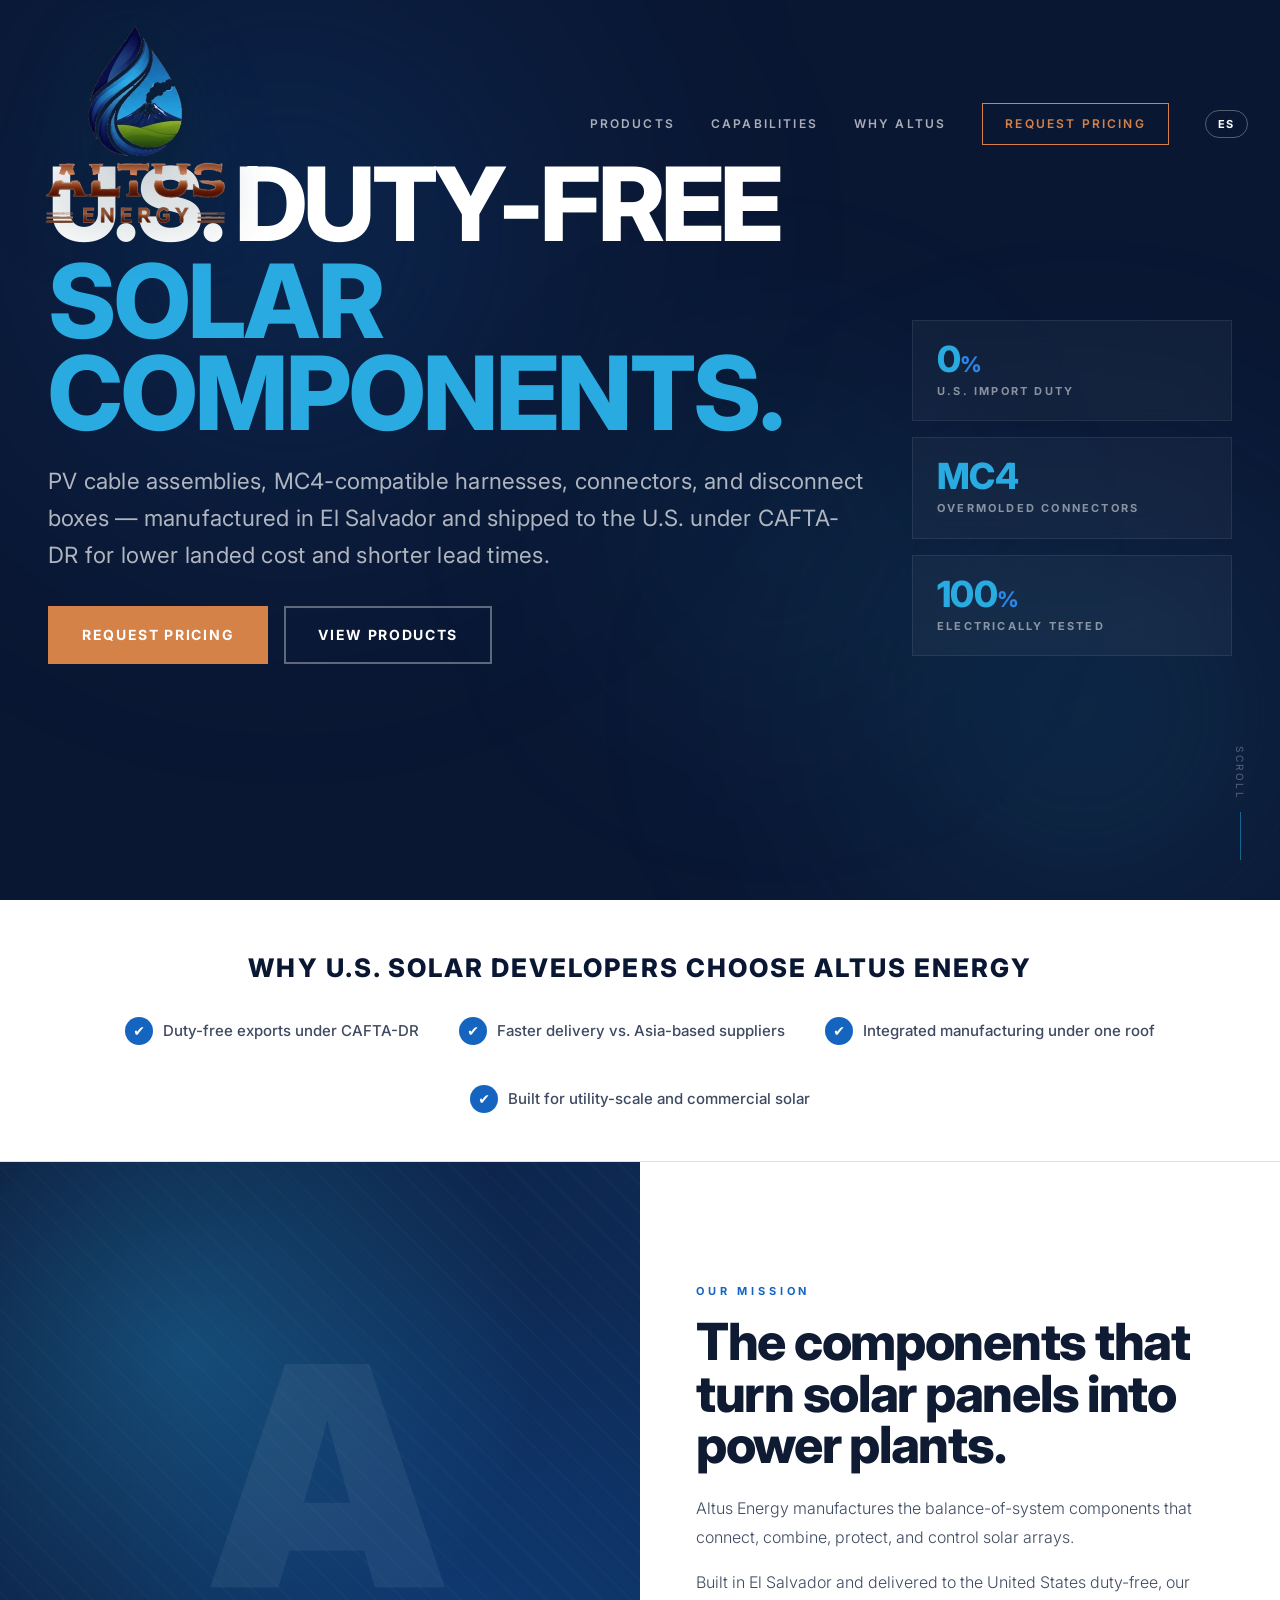
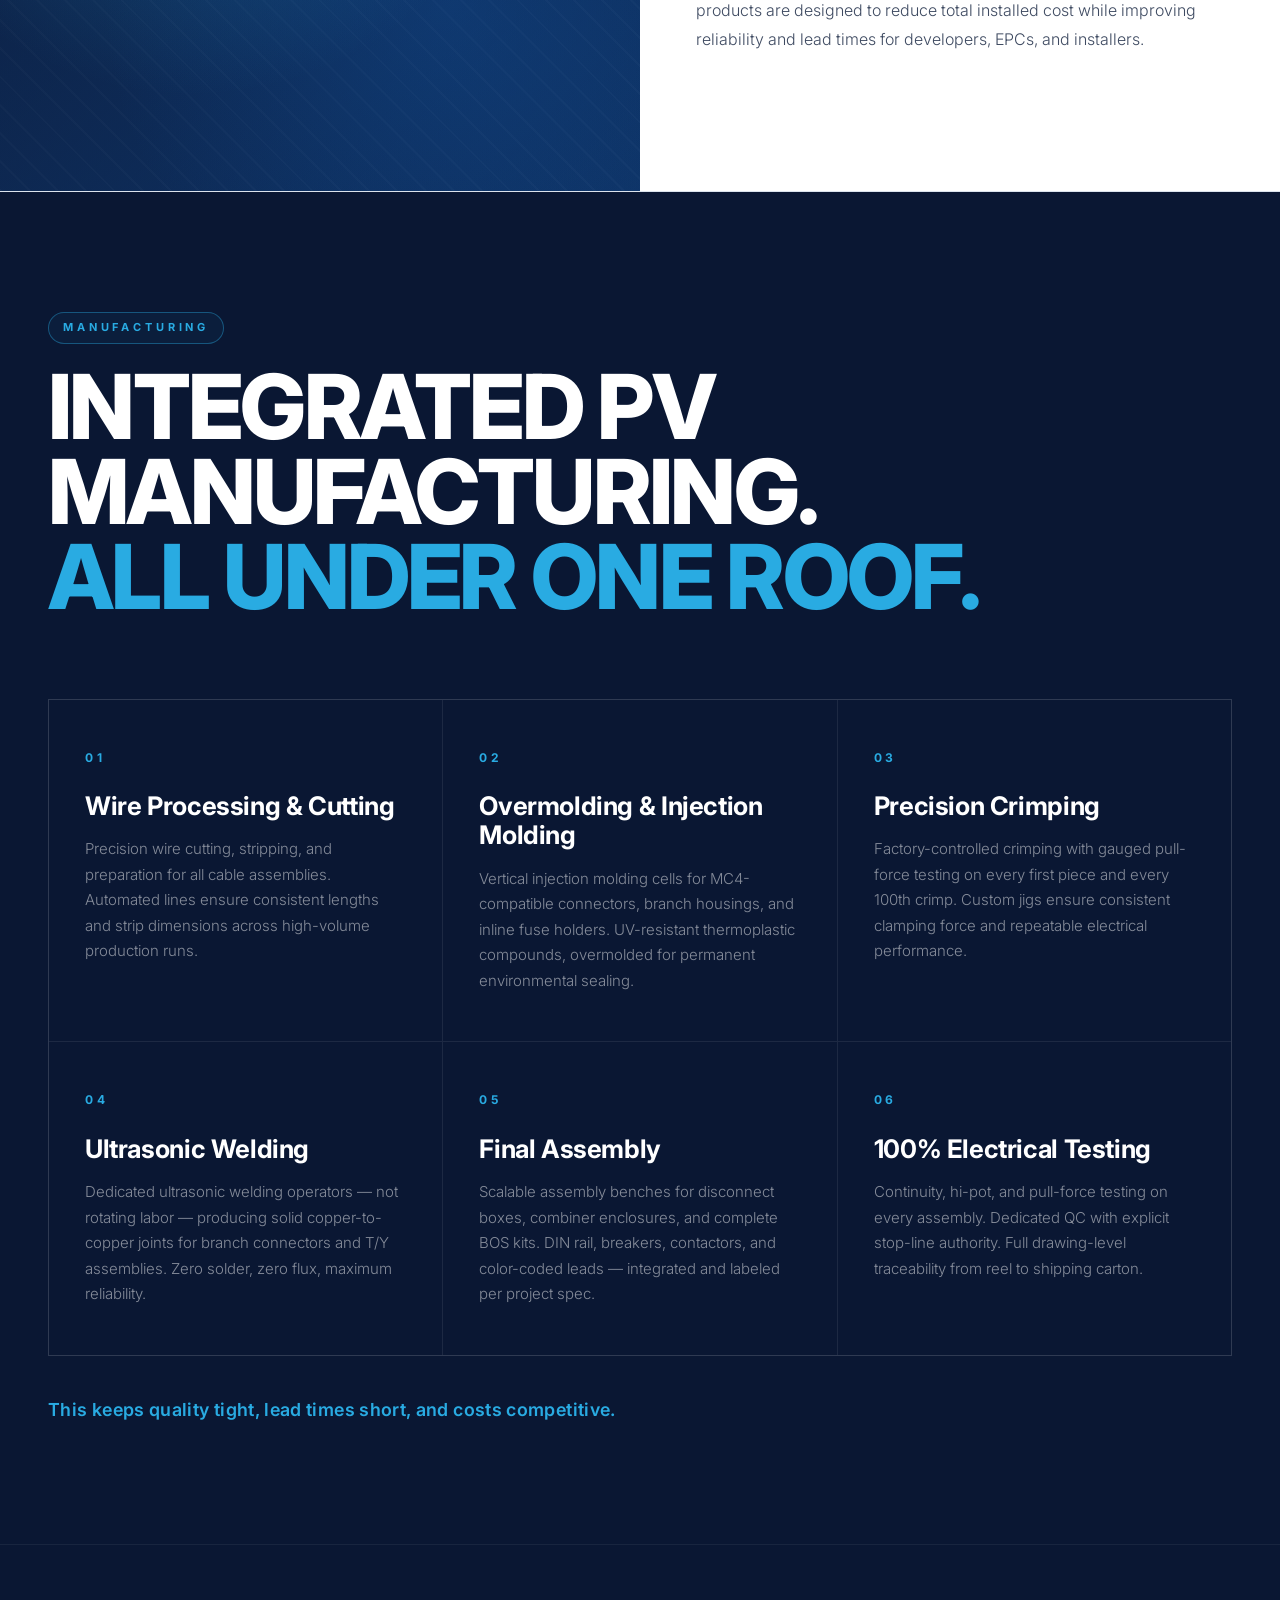
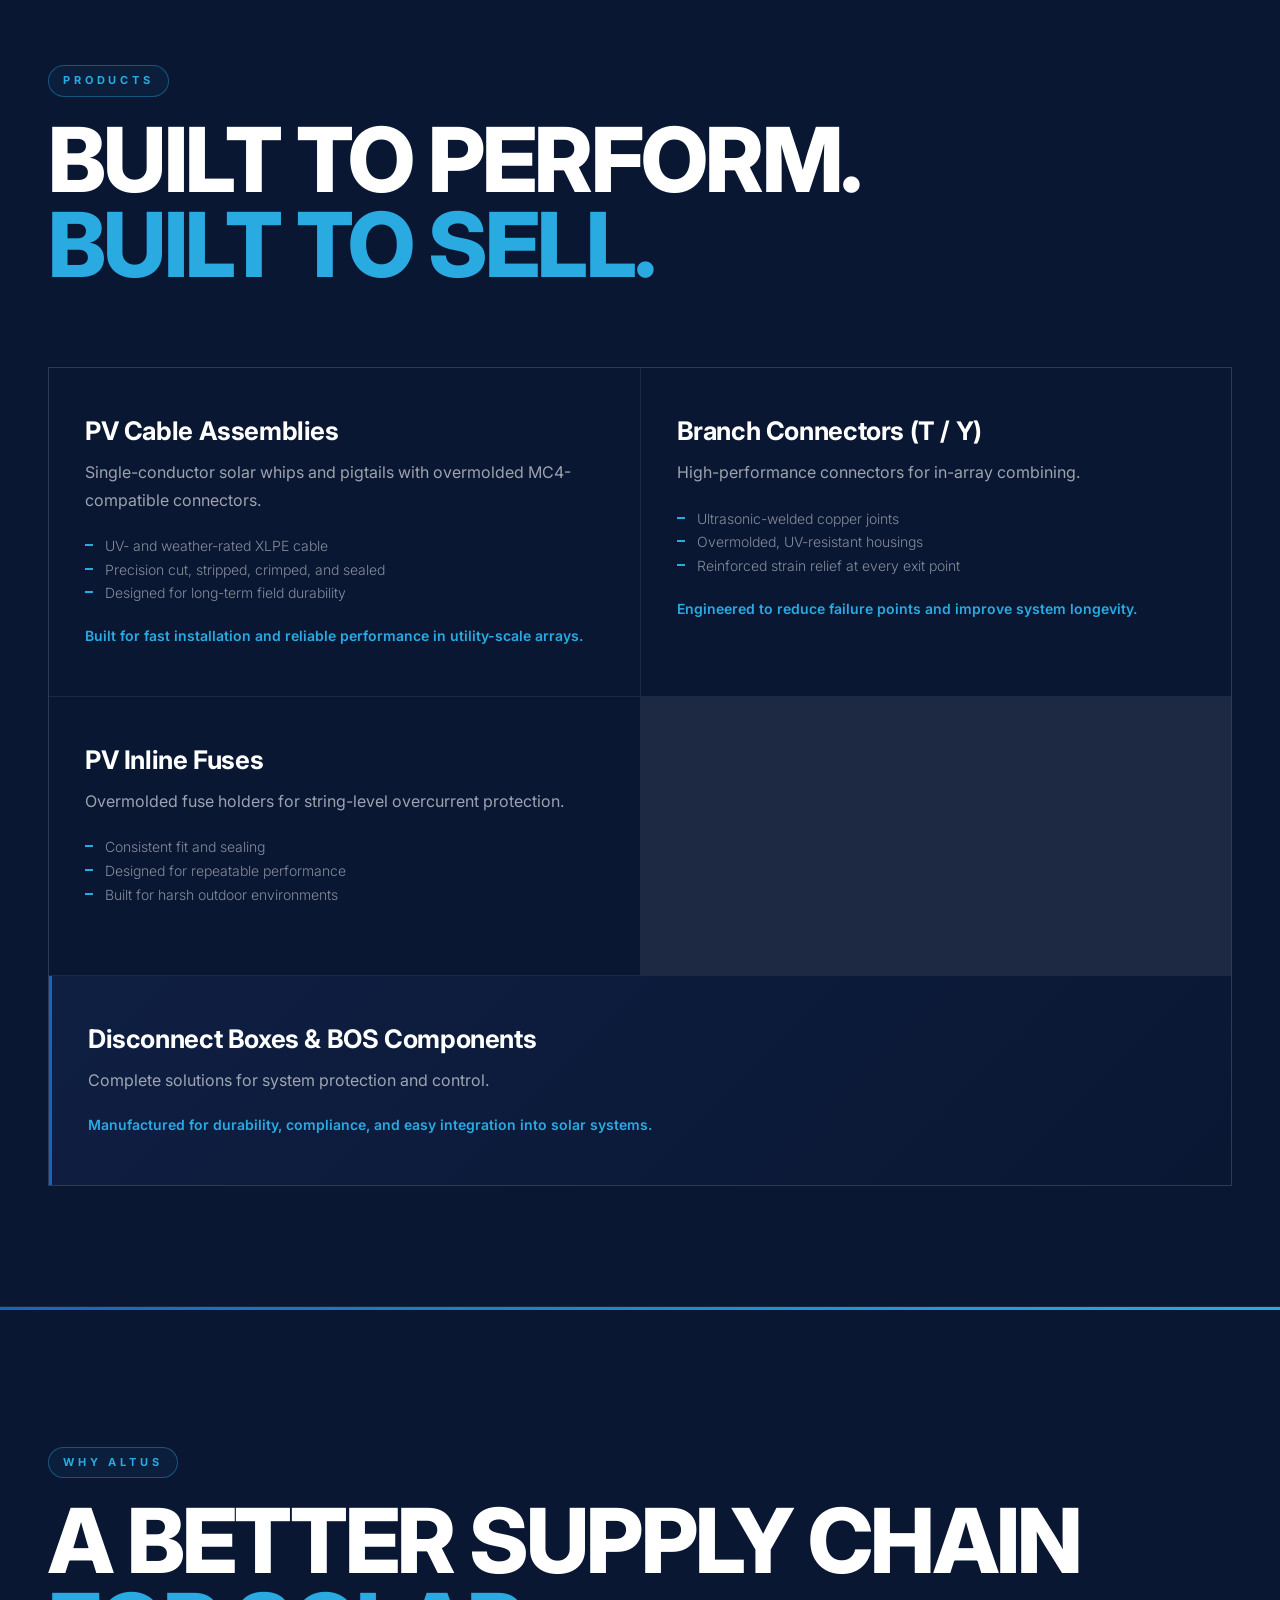
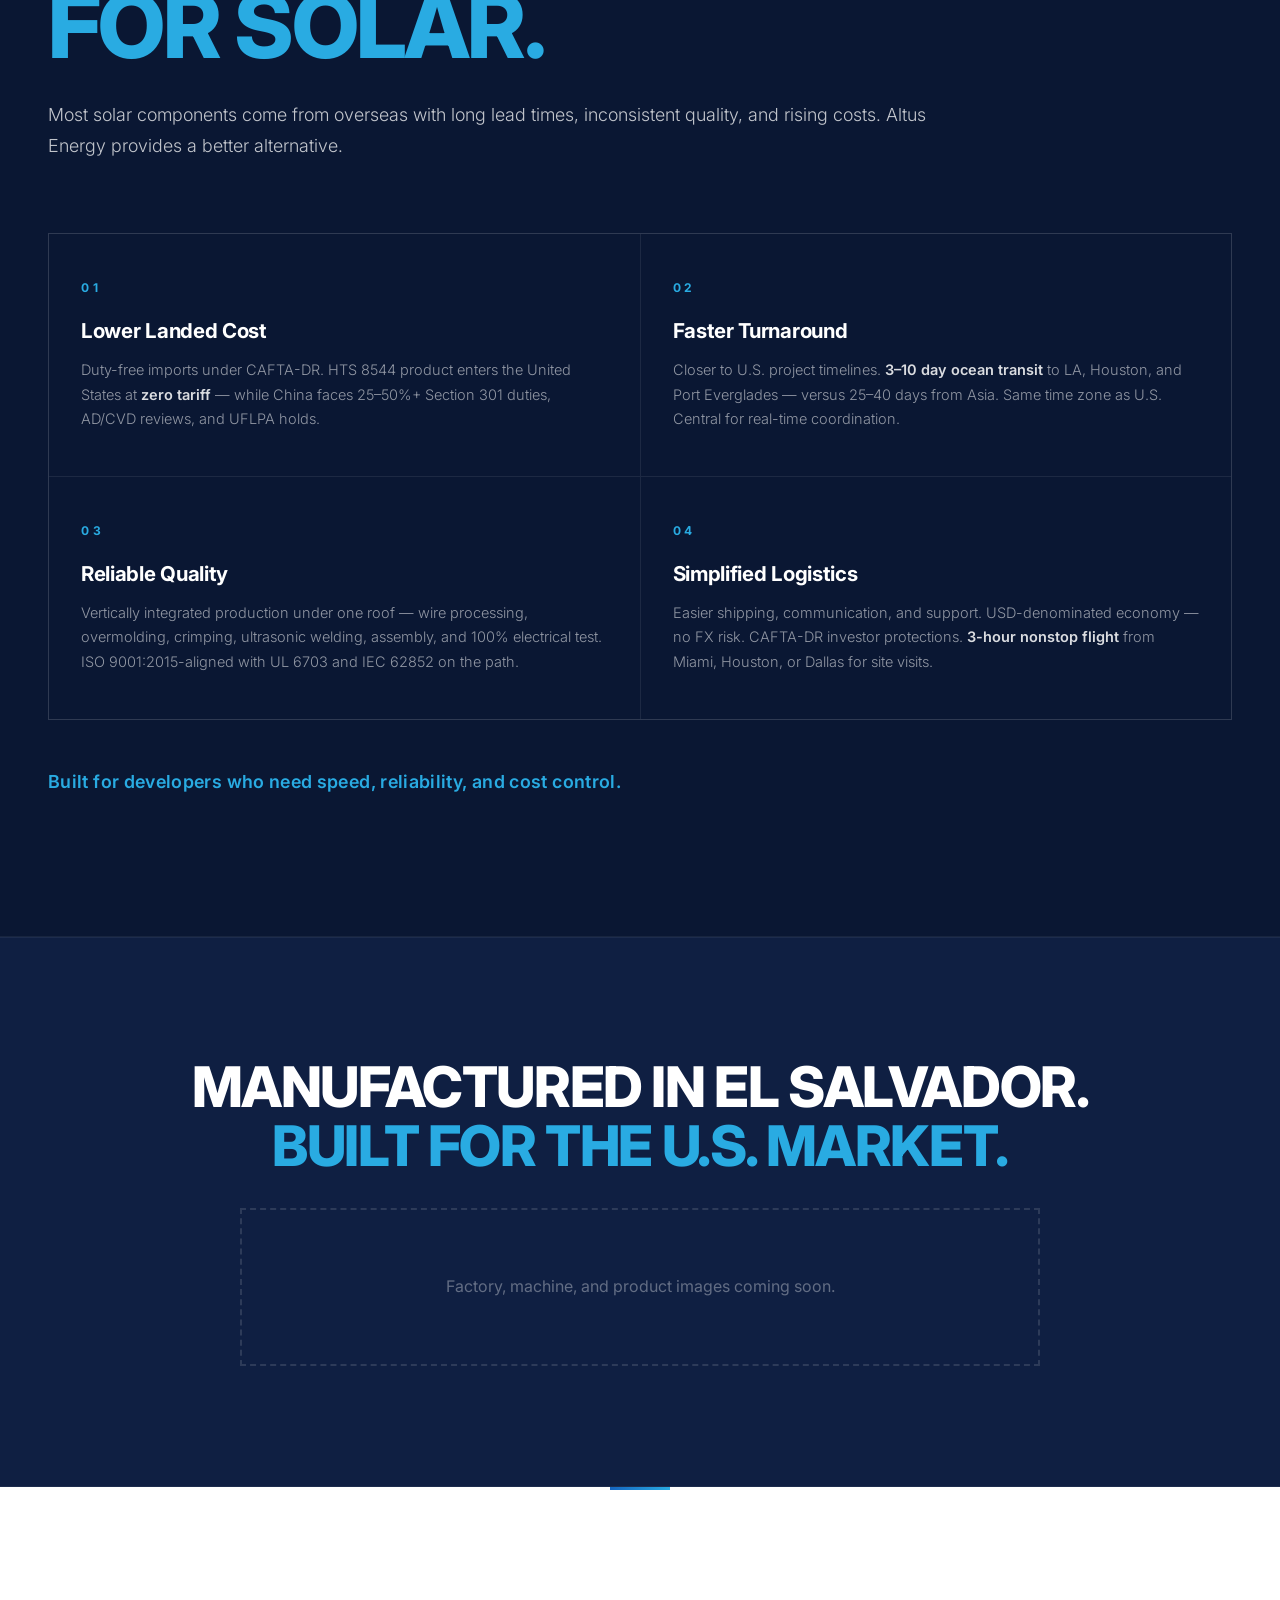
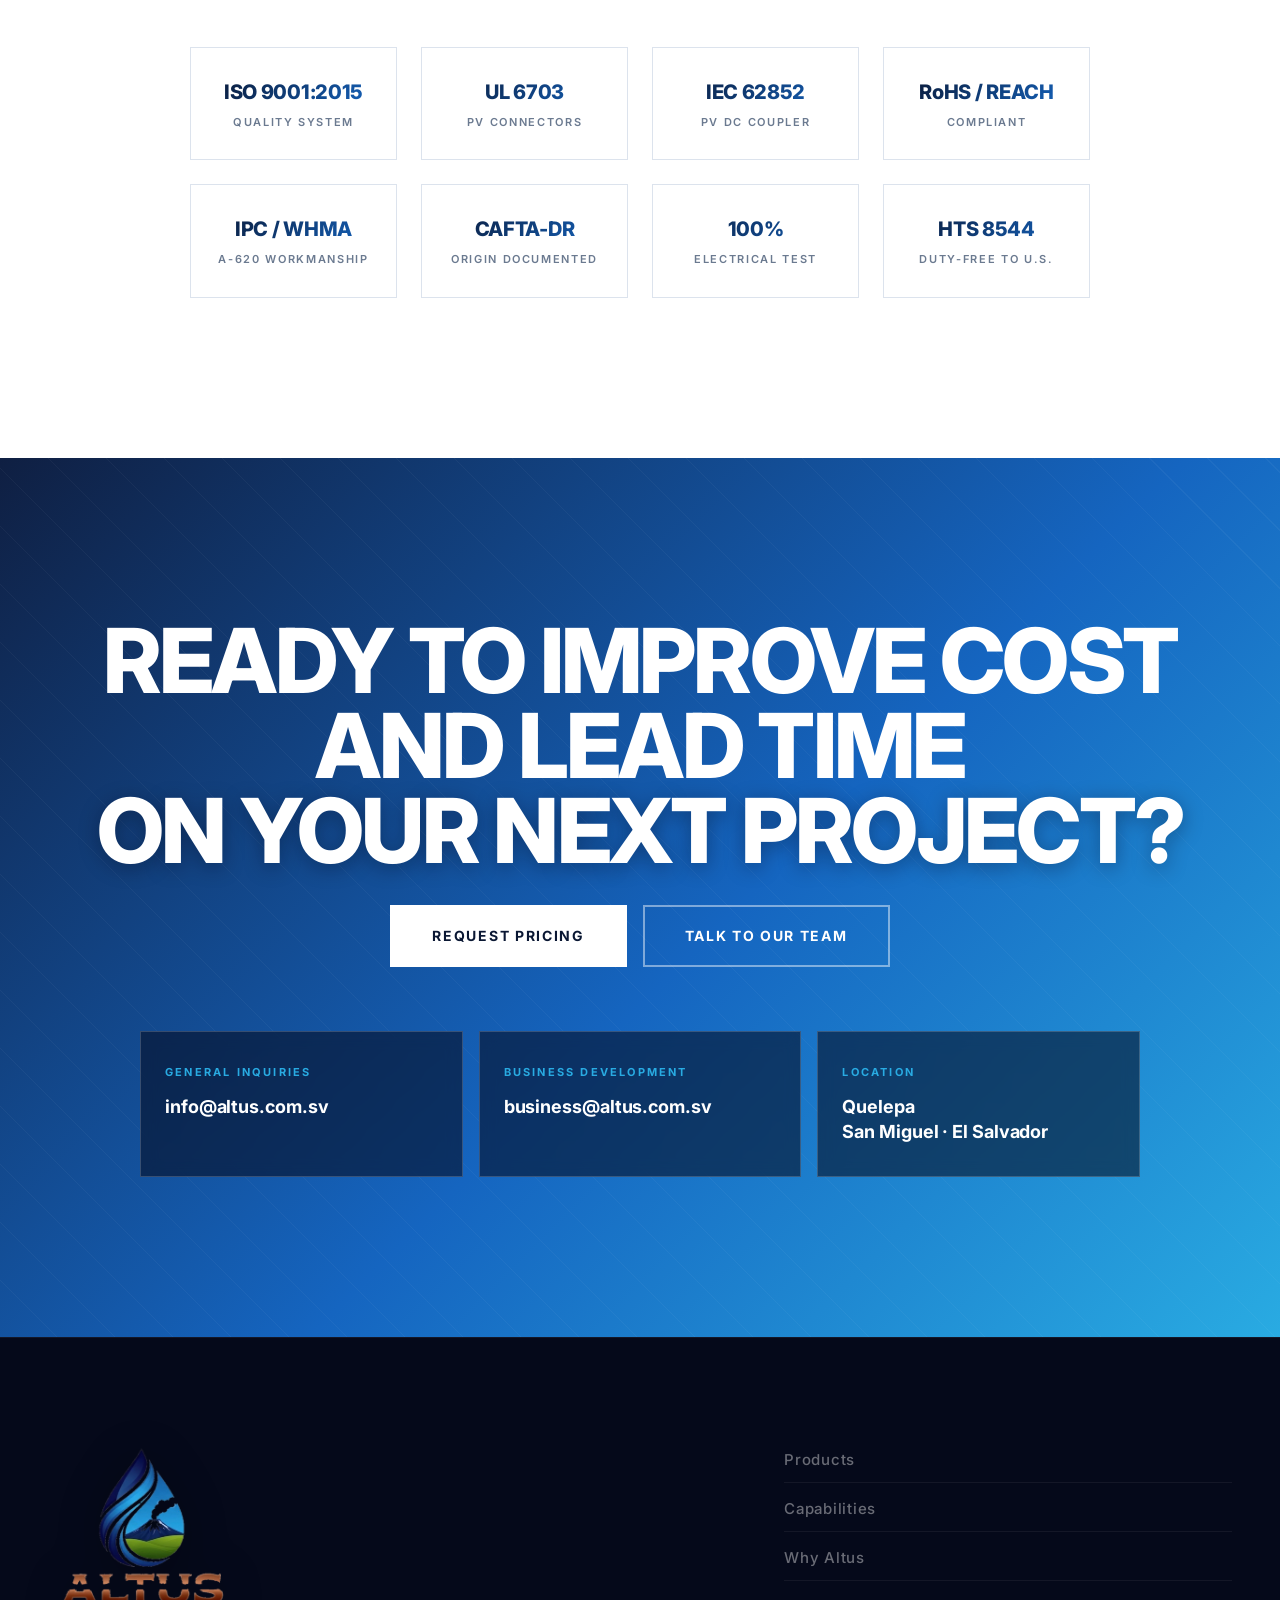
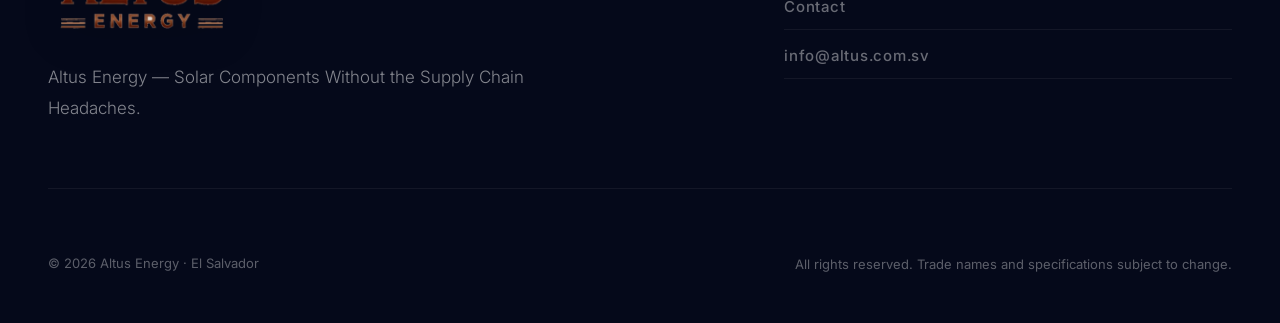
==== commit 577cd119: "Switch to full Altus logo with emblem (droplet/mountain/ribbon)" ====
--- a/index.html
+++ b/index.html
@@ -26,7 +26,7 @@
 
 <!-- NAV -->
 <nav class="nav">
-  <a href="#" class="nav-brand"><img src="./assets/altus-logo-1000.png" alt="Altus Energy" class="nav-logo-img"></a>
+  <a href="#" class="nav-brand"><img src="./assets/altus-logo-full-400.png" alt="Altus Energy" class="nav-logo-img"></a>
   <div class="nav-links">
     <a href="#products" data-i18n="nav_products">Products</a>
     <a href="#capabilities" data-i18n="nav_caps">Capabilities</a>
@@ -326,7 +326,7 @@
   <div class="footer-inner">
     <div class="footer-top">
       <div>
-        <img src="./assets/altus-logo-600.png" alt="Altus Energy" class="footer-logo-img">
+        <img src="./assets/altus-logo-full-400.png" alt="Altus Energy" class="footer-logo-img">
         <p class="footer-desc" data-i18n="ft_desc">Altus Energy — Solar Components Without the Supply Chain Headaches.</p>
       </div>
       <div class="footer-links">
--- a/assets/styles.css
+++ b/assets/styles.css
@@ -68,11 +68,11 @@
   display:flex;align-items:center;
 }
 .nav-logo-img{
-  height:144px;width:auto;
+  height:220px;width:auto;
   transition:all .3s var(--ease);
-  filter:drop-shadow(0 4px 20px rgba(0,0,0,.3));
-}
-.nav.scrolled .nav-logo-img{height:90px}
+  filter:drop-shadow(0 4px 24px rgba(0,0,0,.4)) drop-shadow(0 0 40px rgba(41,171,226,.15));
+}
+.nav.scrolled .nav-logo-img{height:110px;filter:drop-shadow(0 2px 12px rgba(0,0,0,.3)) drop-shadow(0 0 20px rgba(41,171,226,.1))}
 .nav-brand:hover .nav-logo-img{opacity:.85}
 .nav-links{
   display:flex;gap:36px;align-items:center;
@@ -112,8 +112,8 @@
 @media(max-width:700px){
   .nav{padding:6px 14px;gap:8px}
   .nav.scrolled{padding:6px 14px}
-  .nav-logo-img{height:54px}
-  .nav.scrolled .nav-logo-img{height:44px}
+  .nav-logo-img{height:80px}
+  .nav.scrolled .nav-logo-img{height:56px}
   .nav-brand{min-width:0;flex-shrink:1;overflow:hidden}
   .nav-links{gap:6px;flex-shrink:0}
   .nav-links .nav-cta{padding:5px 10px;font-size:10px;letter-spacing:.06em;white-space:nowrap}
@@ -122,15 +122,15 @@
 @media(max-width:480px){
   .nav{padding:4px 10px;gap:5px}
   .nav.scrolled{padding:4px 10px}
-  .nav-logo-img{height:44px}
-  .nav.scrolled .nav-logo-img{height:38px}
+  .nav-logo-img{height:64px}
+  .nav.scrolled .nav-logo-img{height:44px}
   .nav-links{gap:4px}
   .nav-links .nav-cta{padding:4px 8px;font-size:9px;letter-spacing:.04em}
   .lang-toggle{padding:3px 6px;font-size:9px;letter-spacing:.04em;border-radius:12px}
 }
 @media(max-width:360px){
   .nav{padding:3px 8px}
-  .nav-logo-img{height:38px}
+  .nav-logo-img{height:54px}
   .nav-links .nav-cta{padding:3px 6px;font-size:8.5px}
   .lang-toggle{padding:2px 5px;font-size:8.5px}
 }
@@ -1180,7 +1180,7 @@
   font-weight:700;
 }
 .footer-logo-img{
-  height:160px;width:auto;
+  height:200px;width:auto;
   margin-bottom:24px;
   filter:drop-shadow(0 4px 20px rgba(0,0,0,.3));
 }
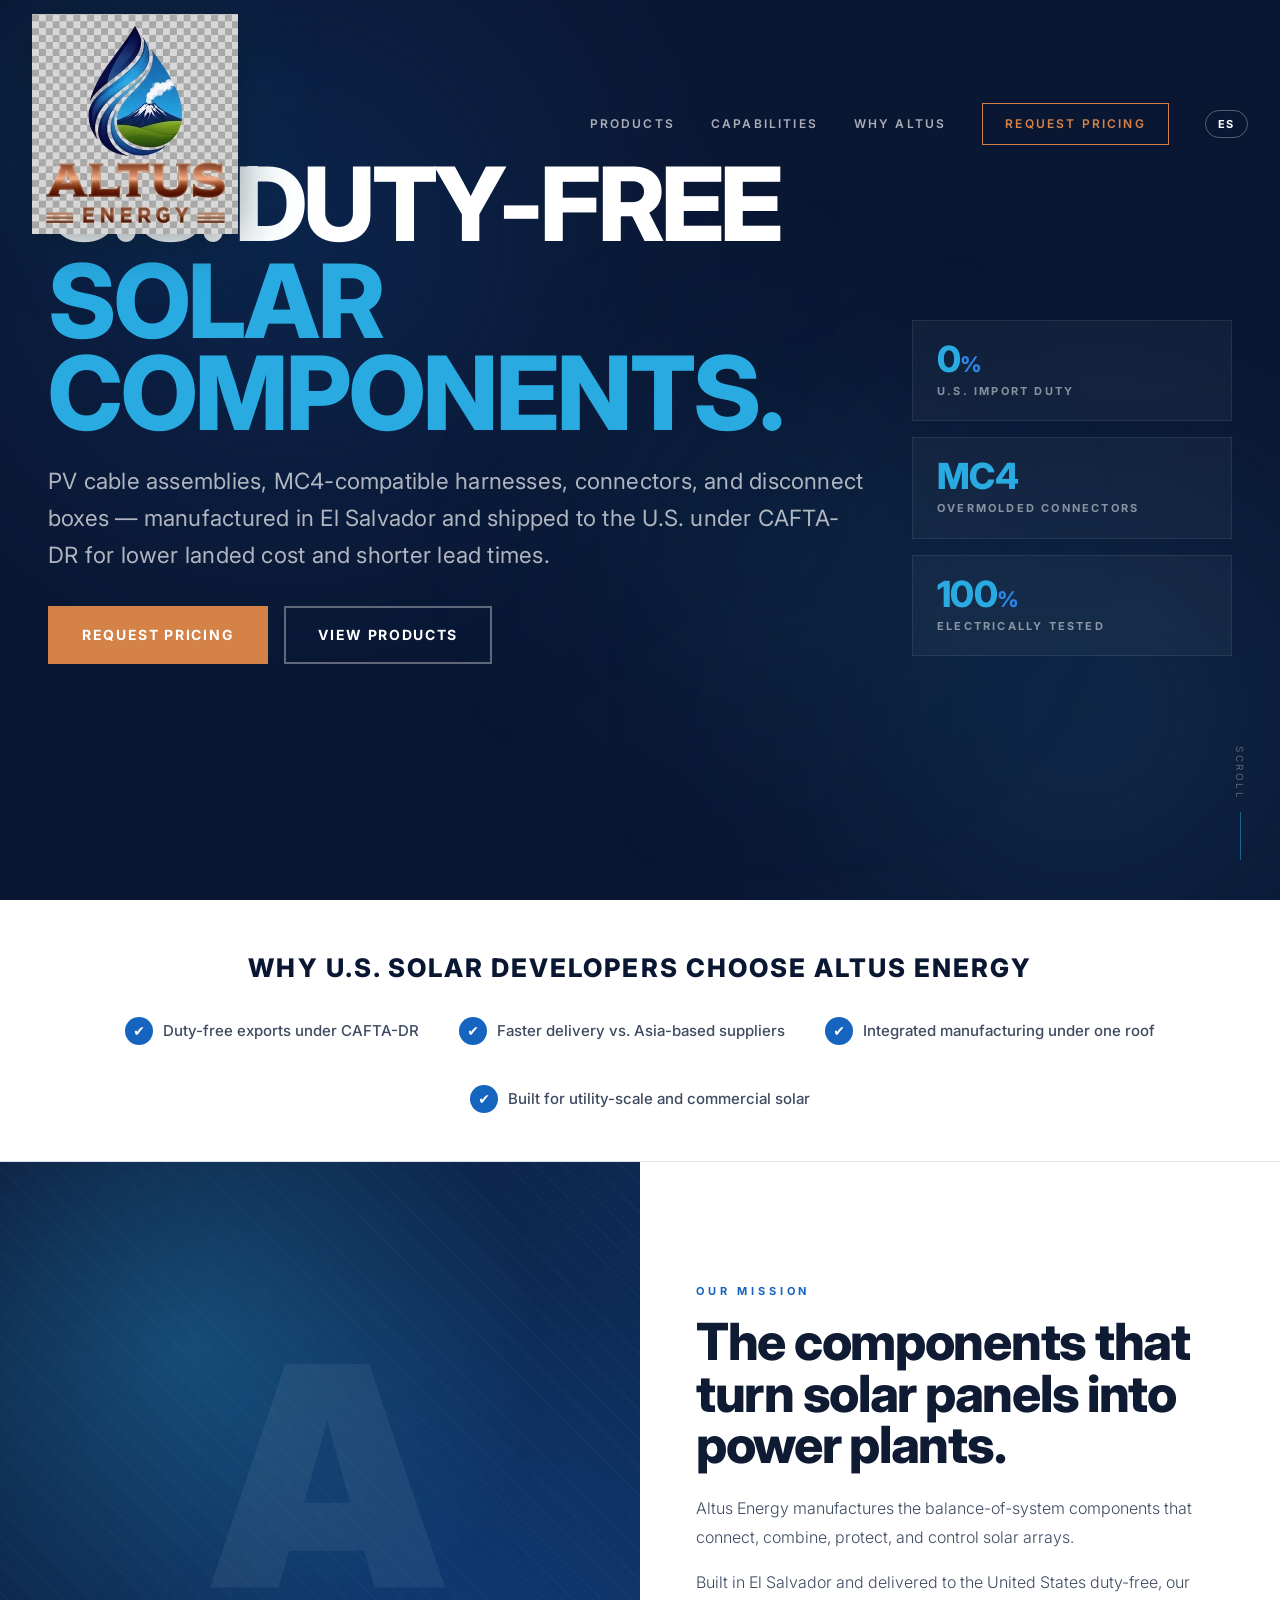
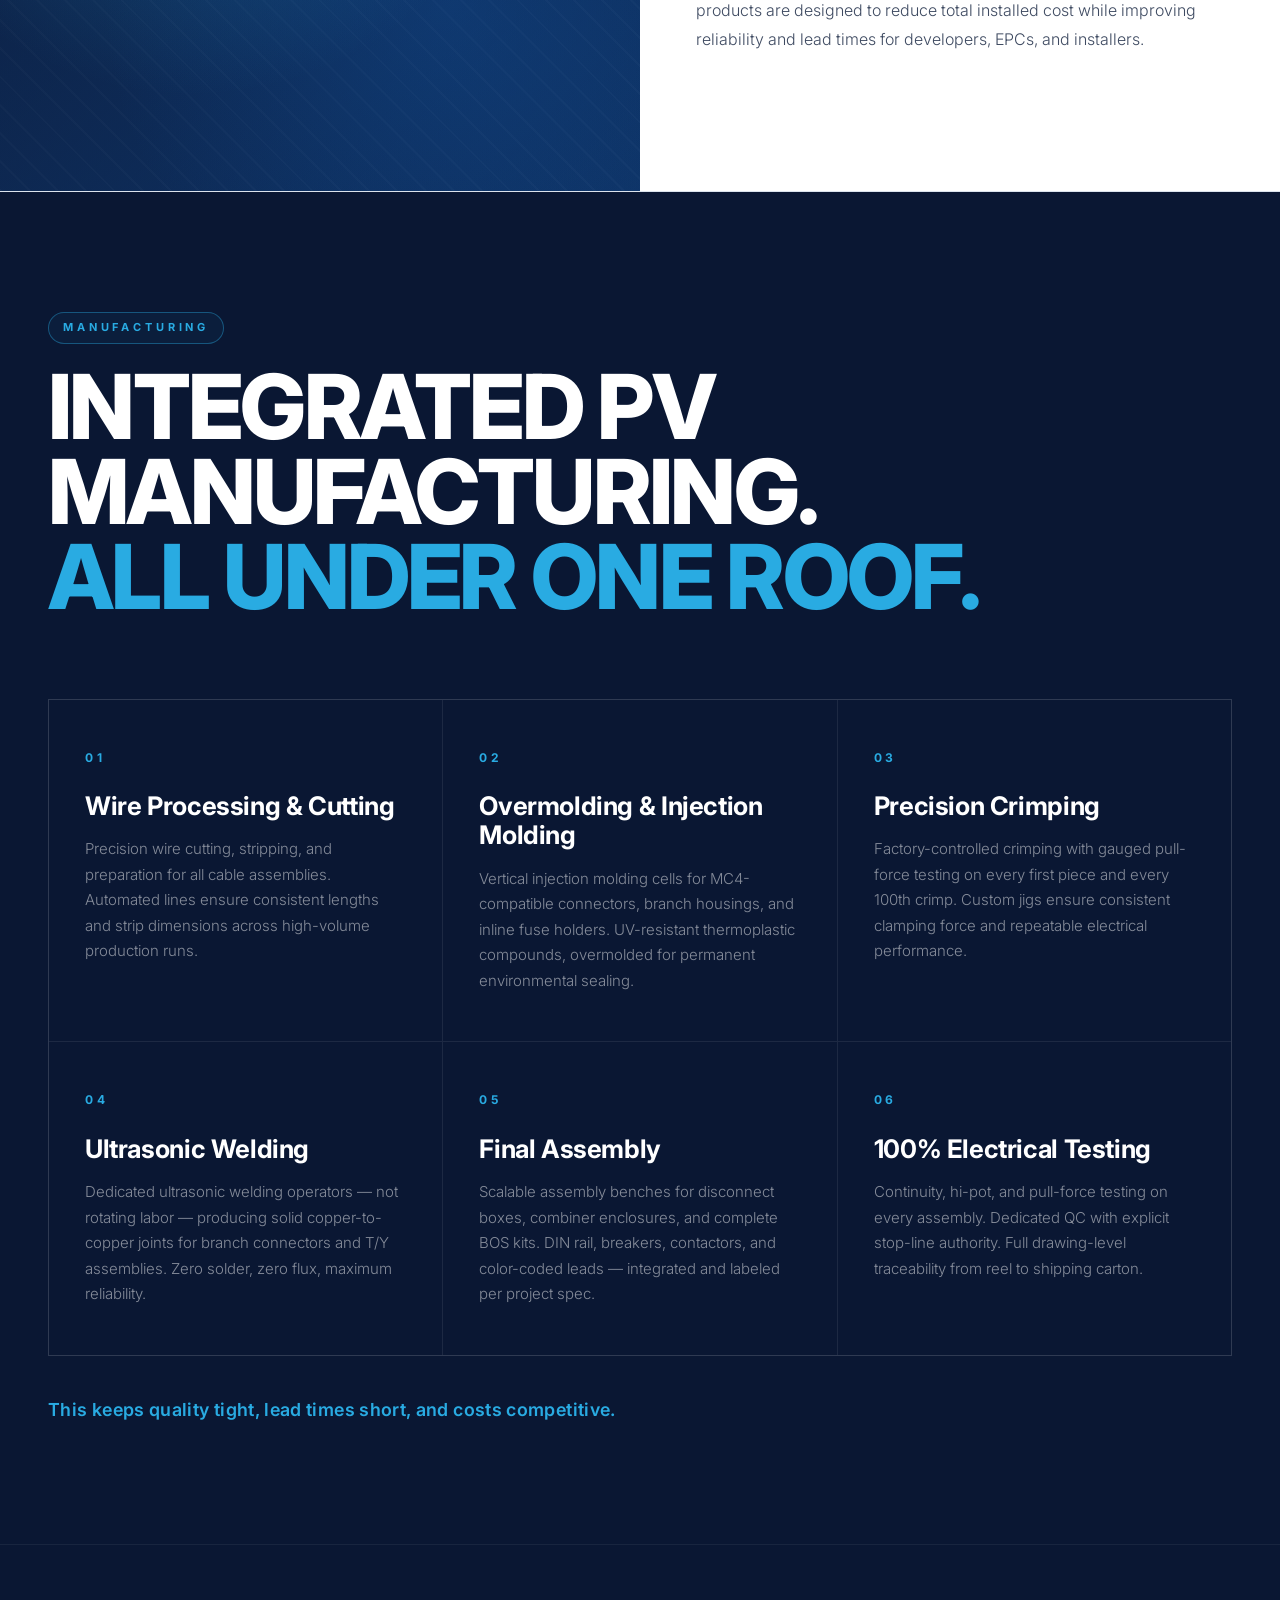
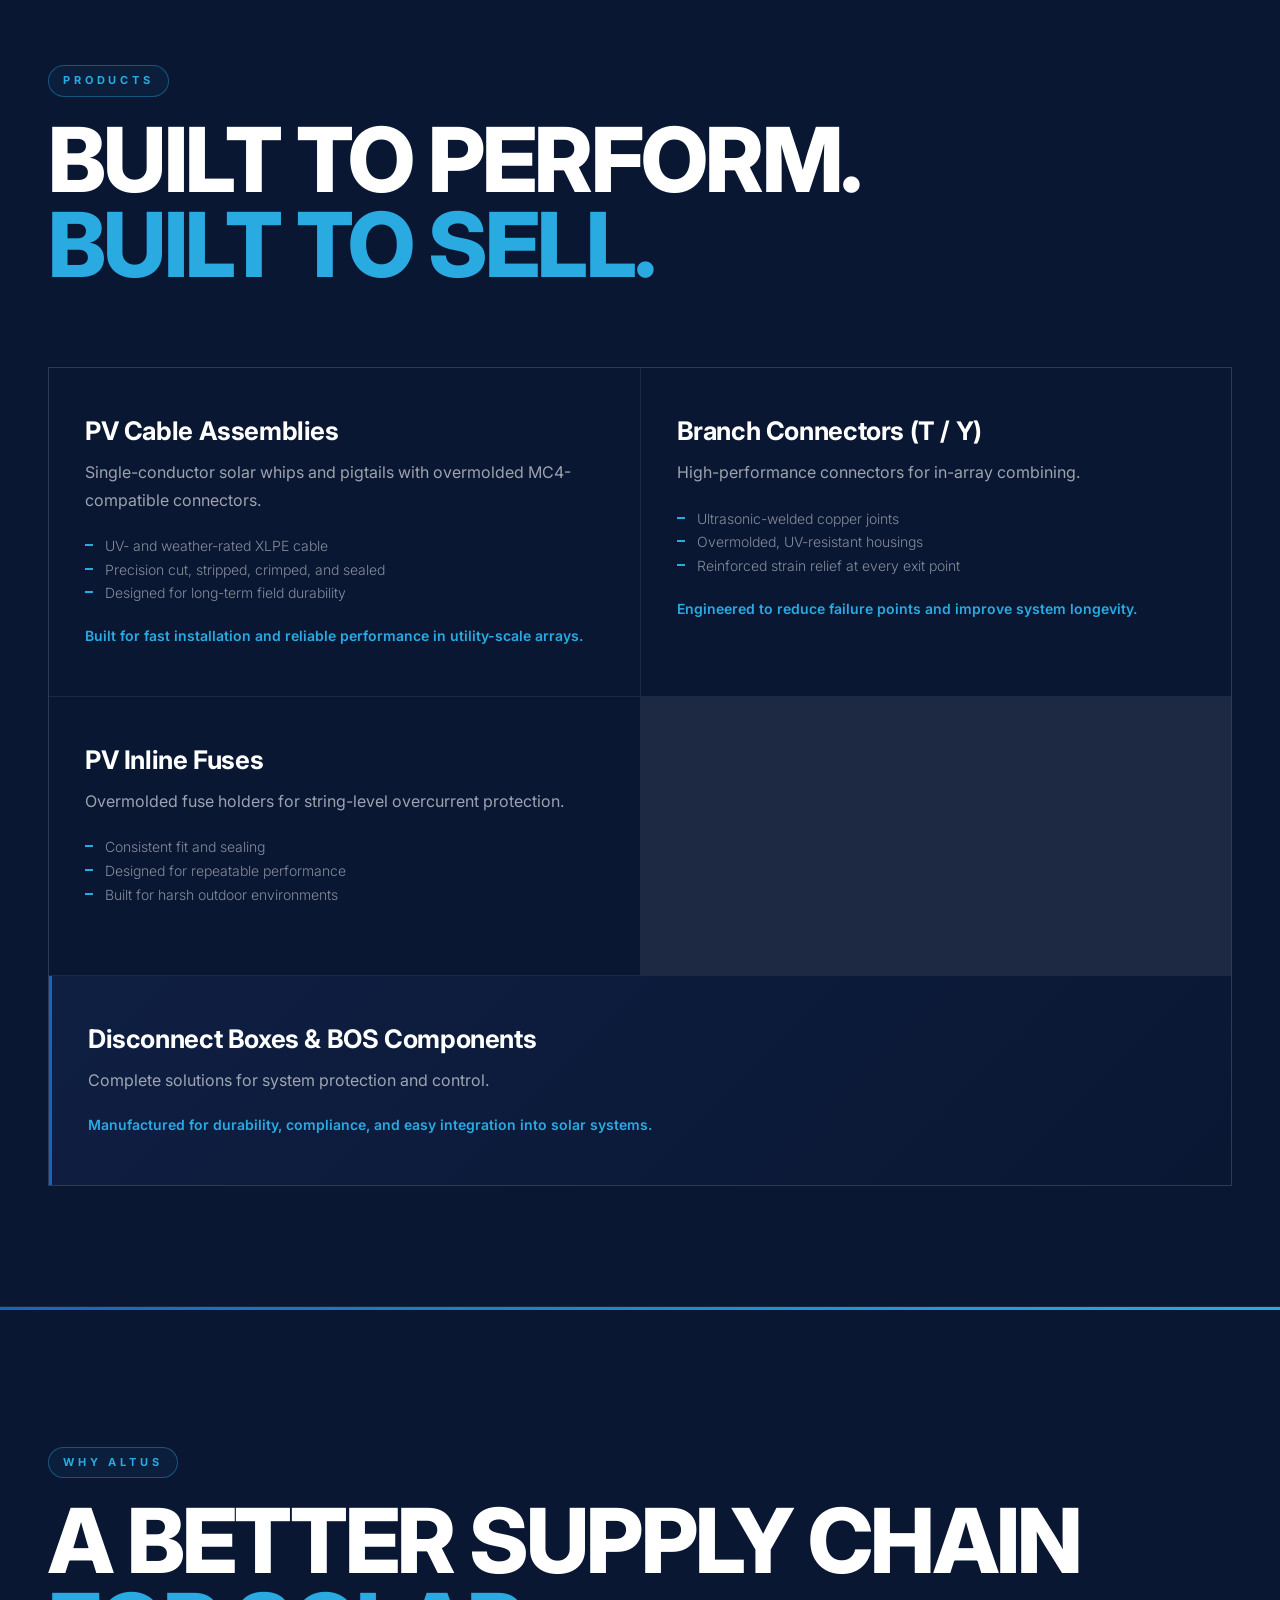
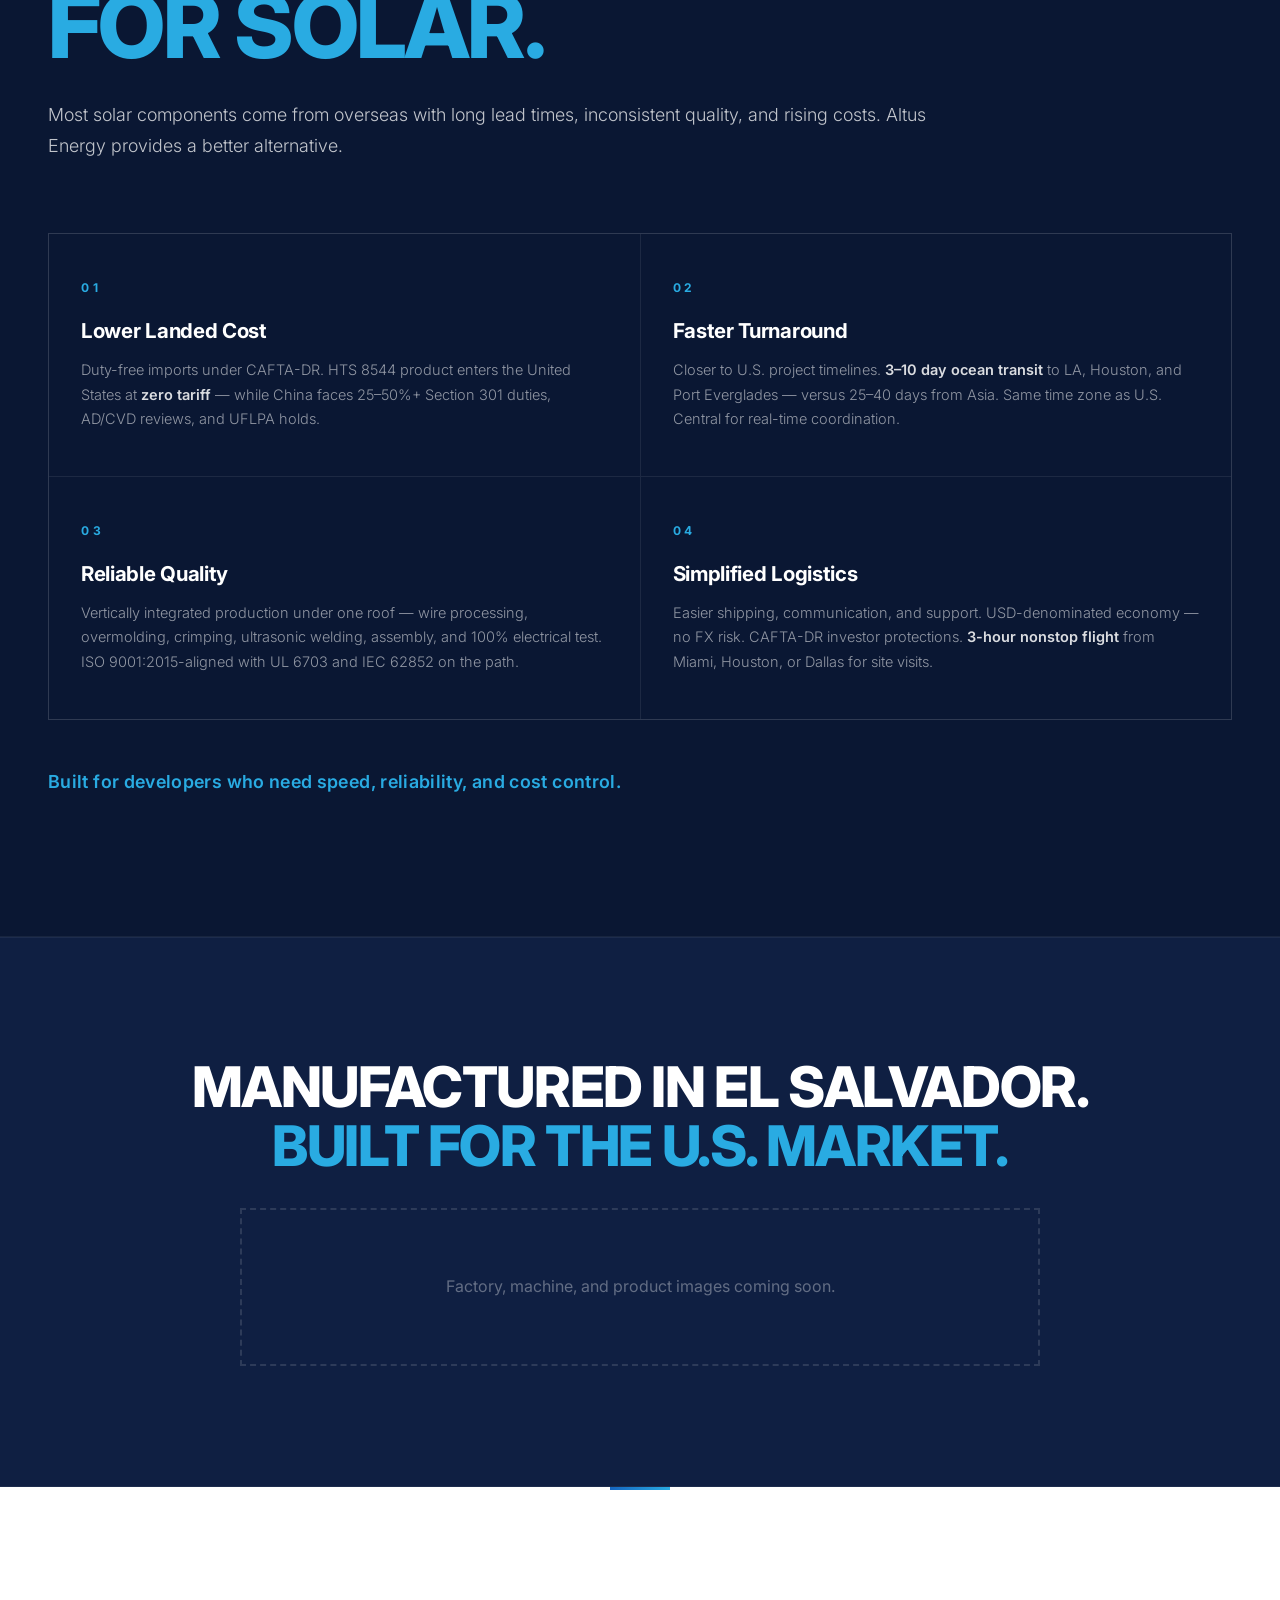
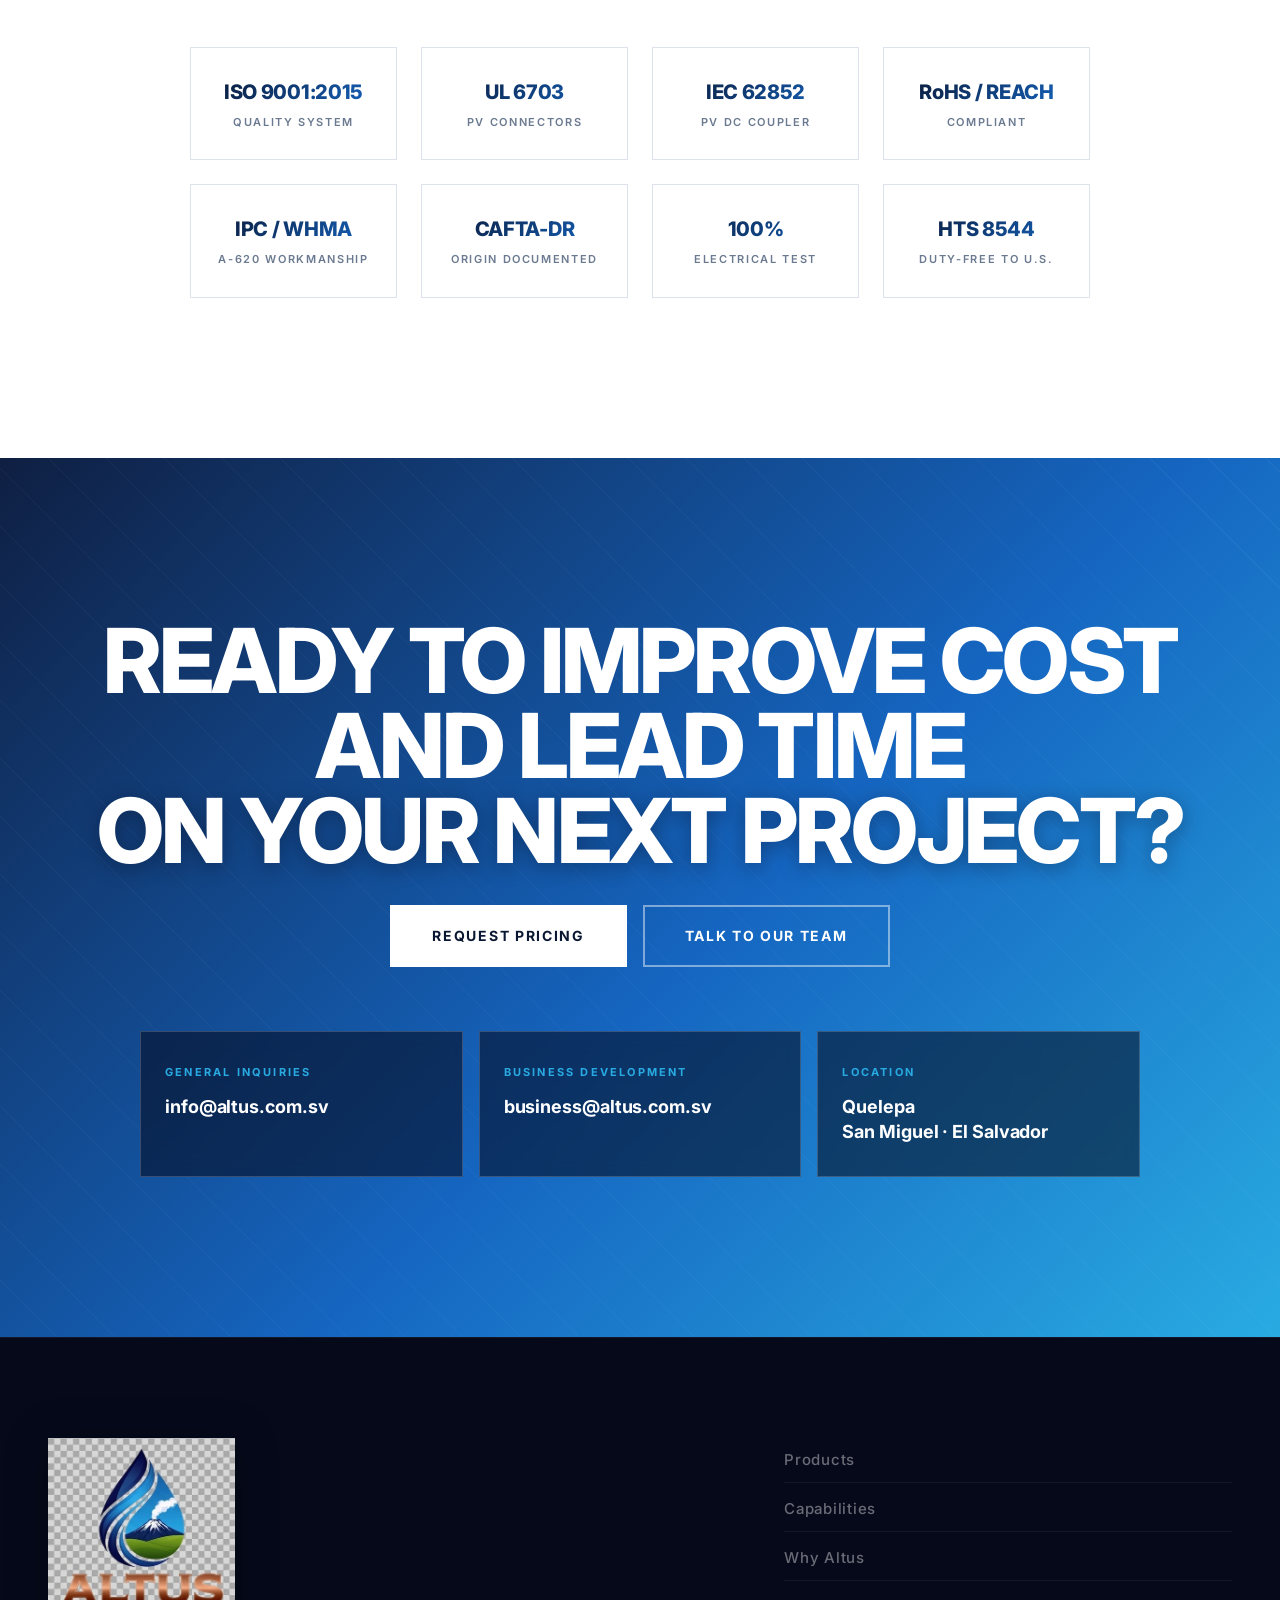
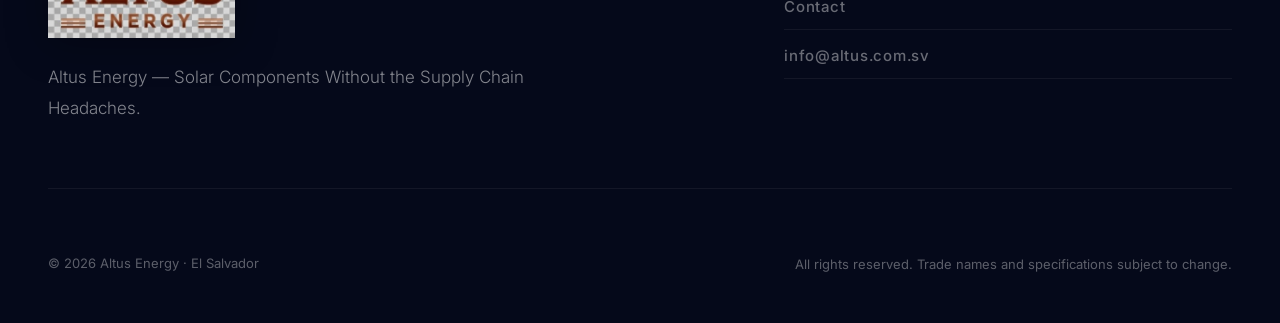
==== commit 9f0fe0bf: "Use original logo JPEG as-is, no background removal processing" ====
--- a/index.html
+++ b/index.html
@@ -26,7 +26,7 @@
 
 <!-- NAV -->
 <nav class="nav">
-  <a href="#" class="nav-brand"><img src="./assets/altus-logo-full-400.png" alt="Altus Energy" class="nav-logo-img"></a>
+  <a href="#" class="nav-brand"><img src="./assets/altus-logo-full-400.jpg" alt="Altus Energy" class="nav-logo-img"></a>
   <div class="nav-links">
     <a href="#products" data-i18n="nav_products">Products</a>
     <a href="#capabilities" data-i18n="nav_caps">Capabilities</a>
@@ -326,7 +326,7 @@
   <div class="footer-inner">
     <div class="footer-top">
       <div>
-        <img src="./assets/altus-logo-full-400.png" alt="Altus Energy" class="footer-logo-img">
+        <img src="./assets/altus-logo-full-400.jpg" alt="Altus Energy" class="footer-logo-img">
         <p class="footer-desc" data-i18n="ft_desc">Altus Energy — Solar Components Without the Supply Chain Headaches.</p>
       </div>
       <div class="footer-links">
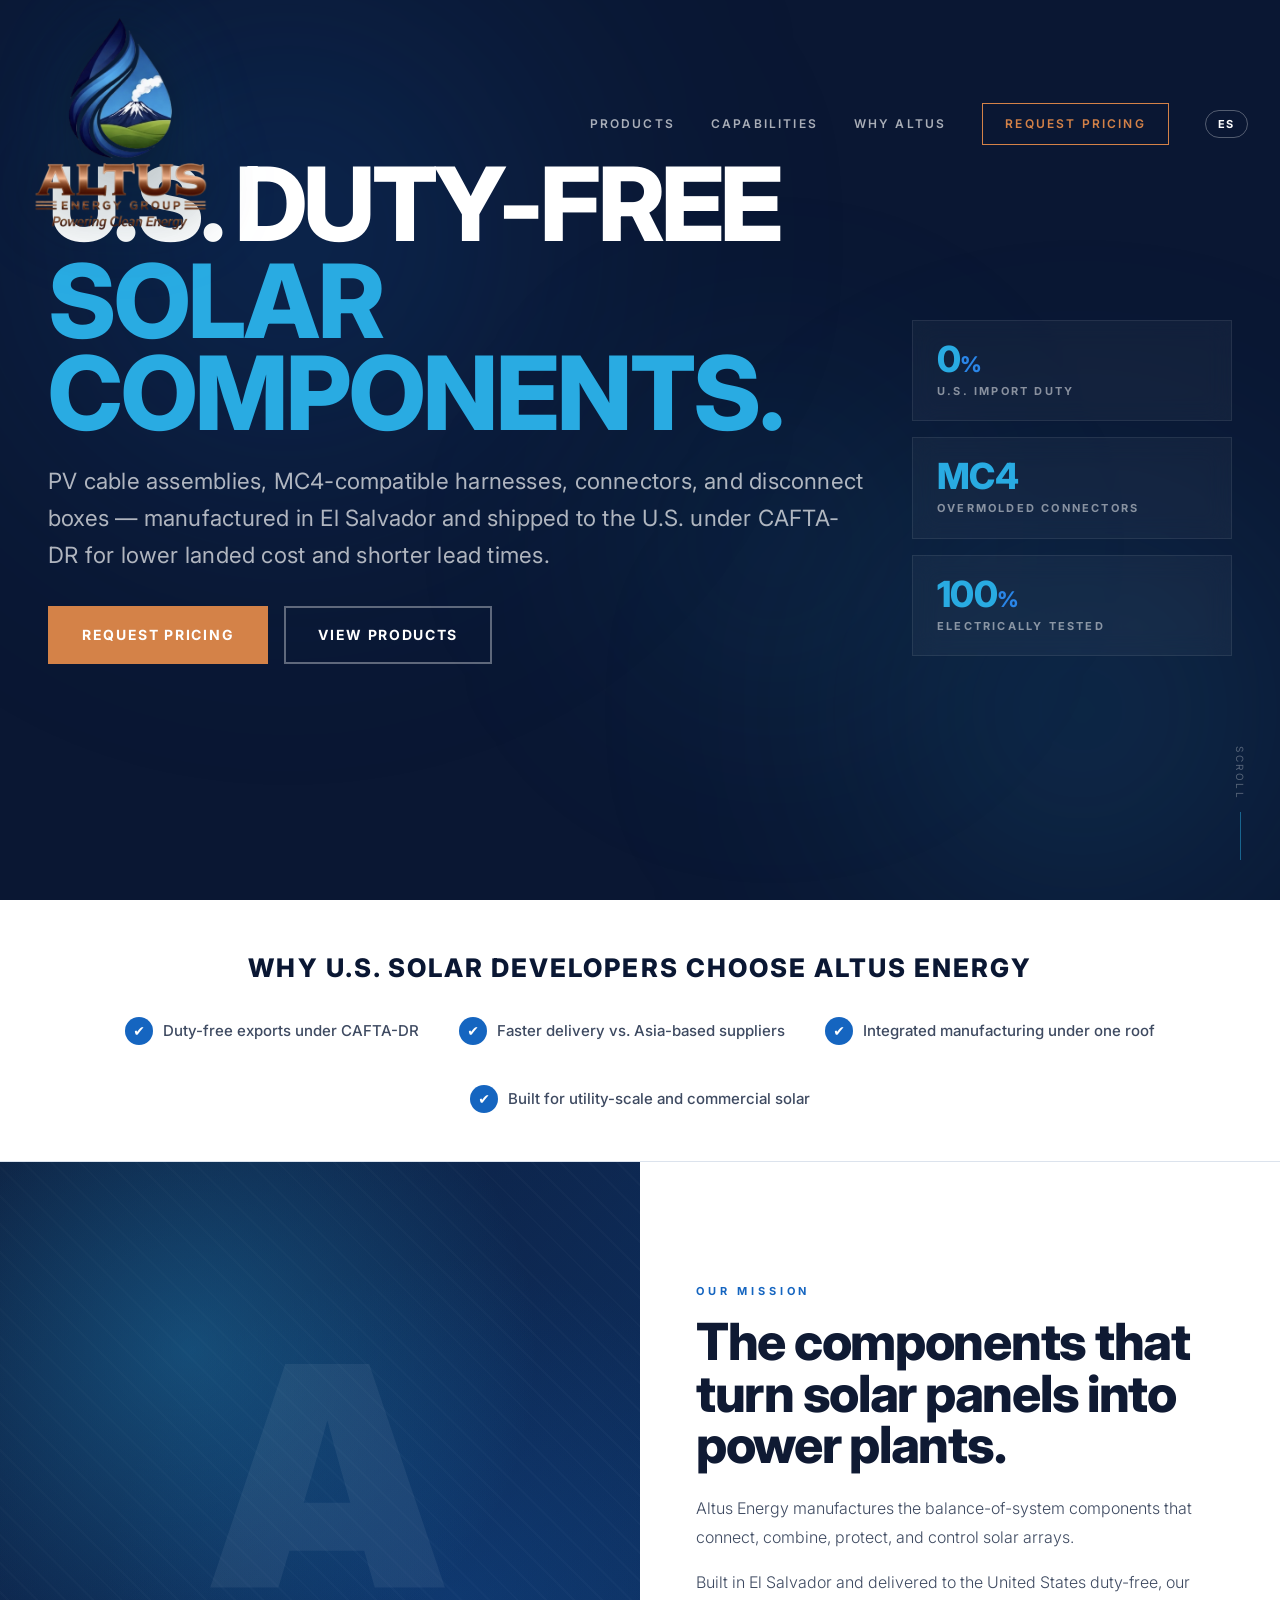
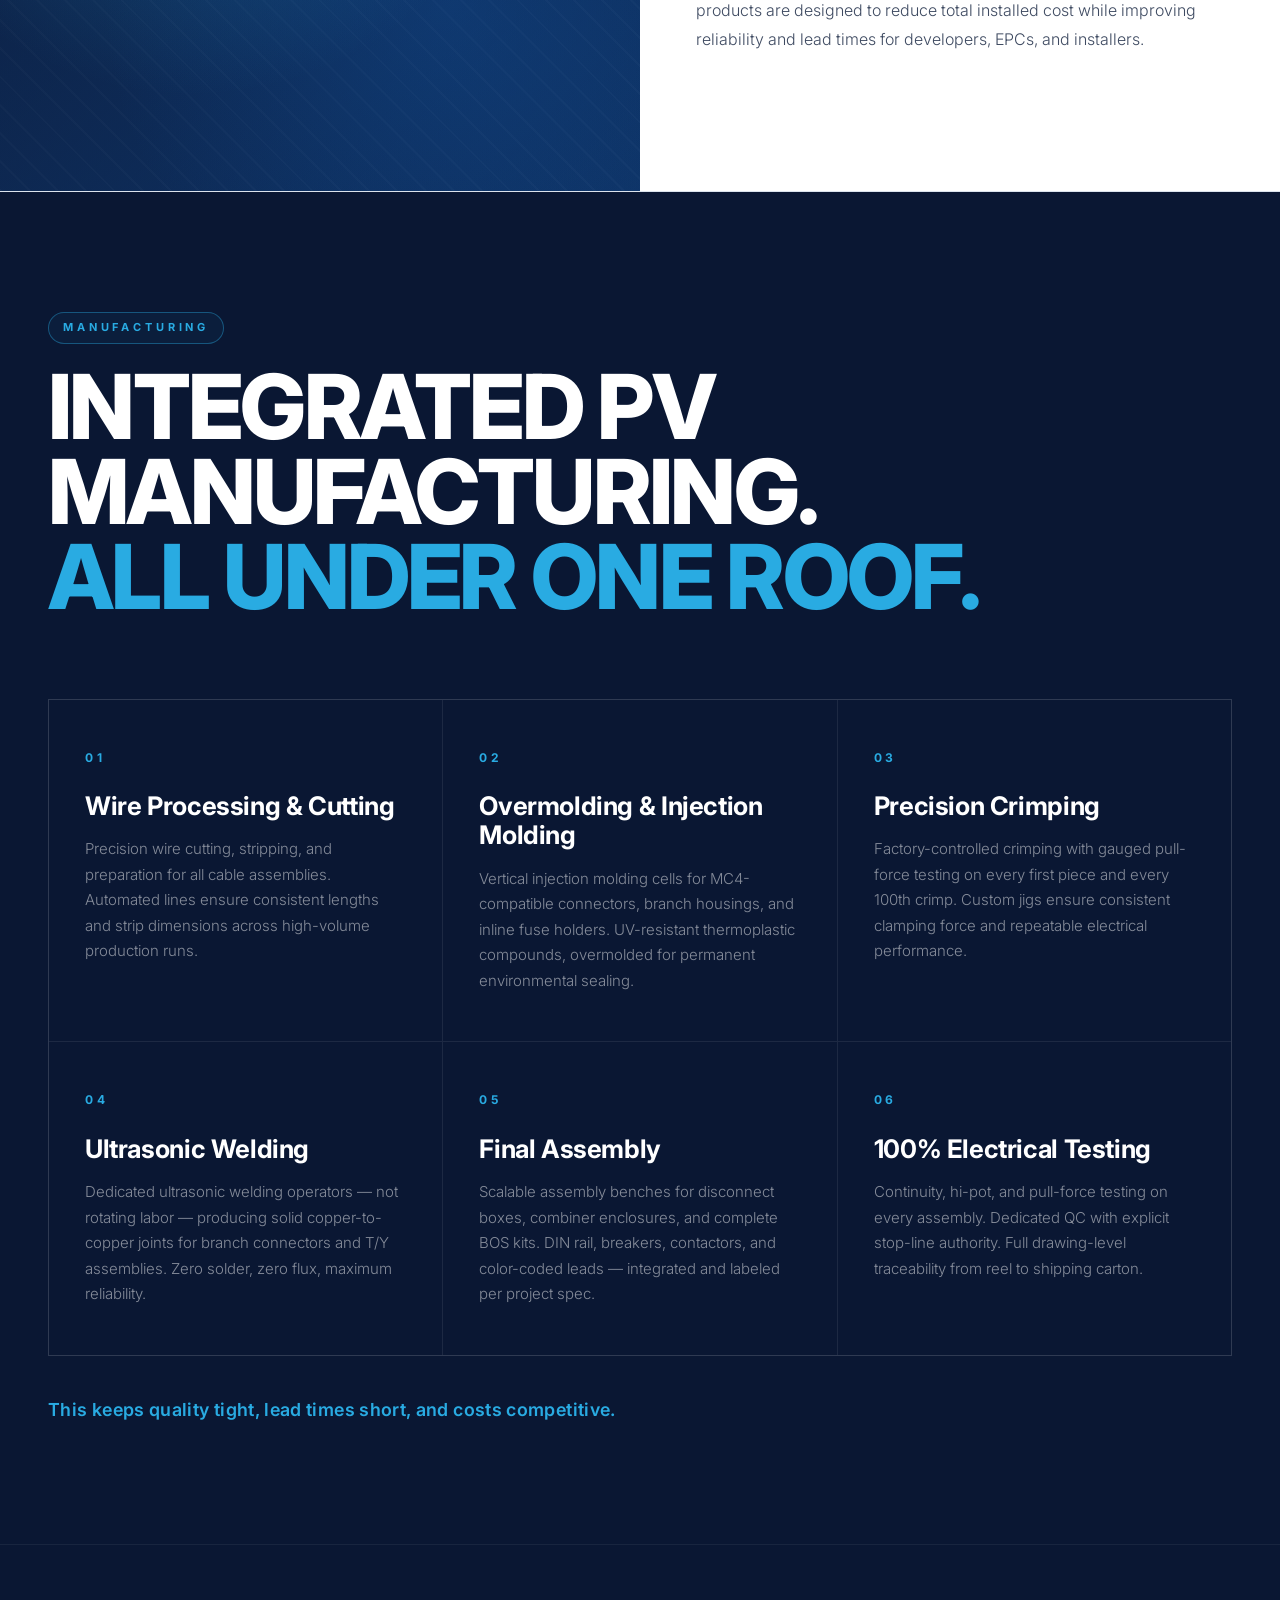
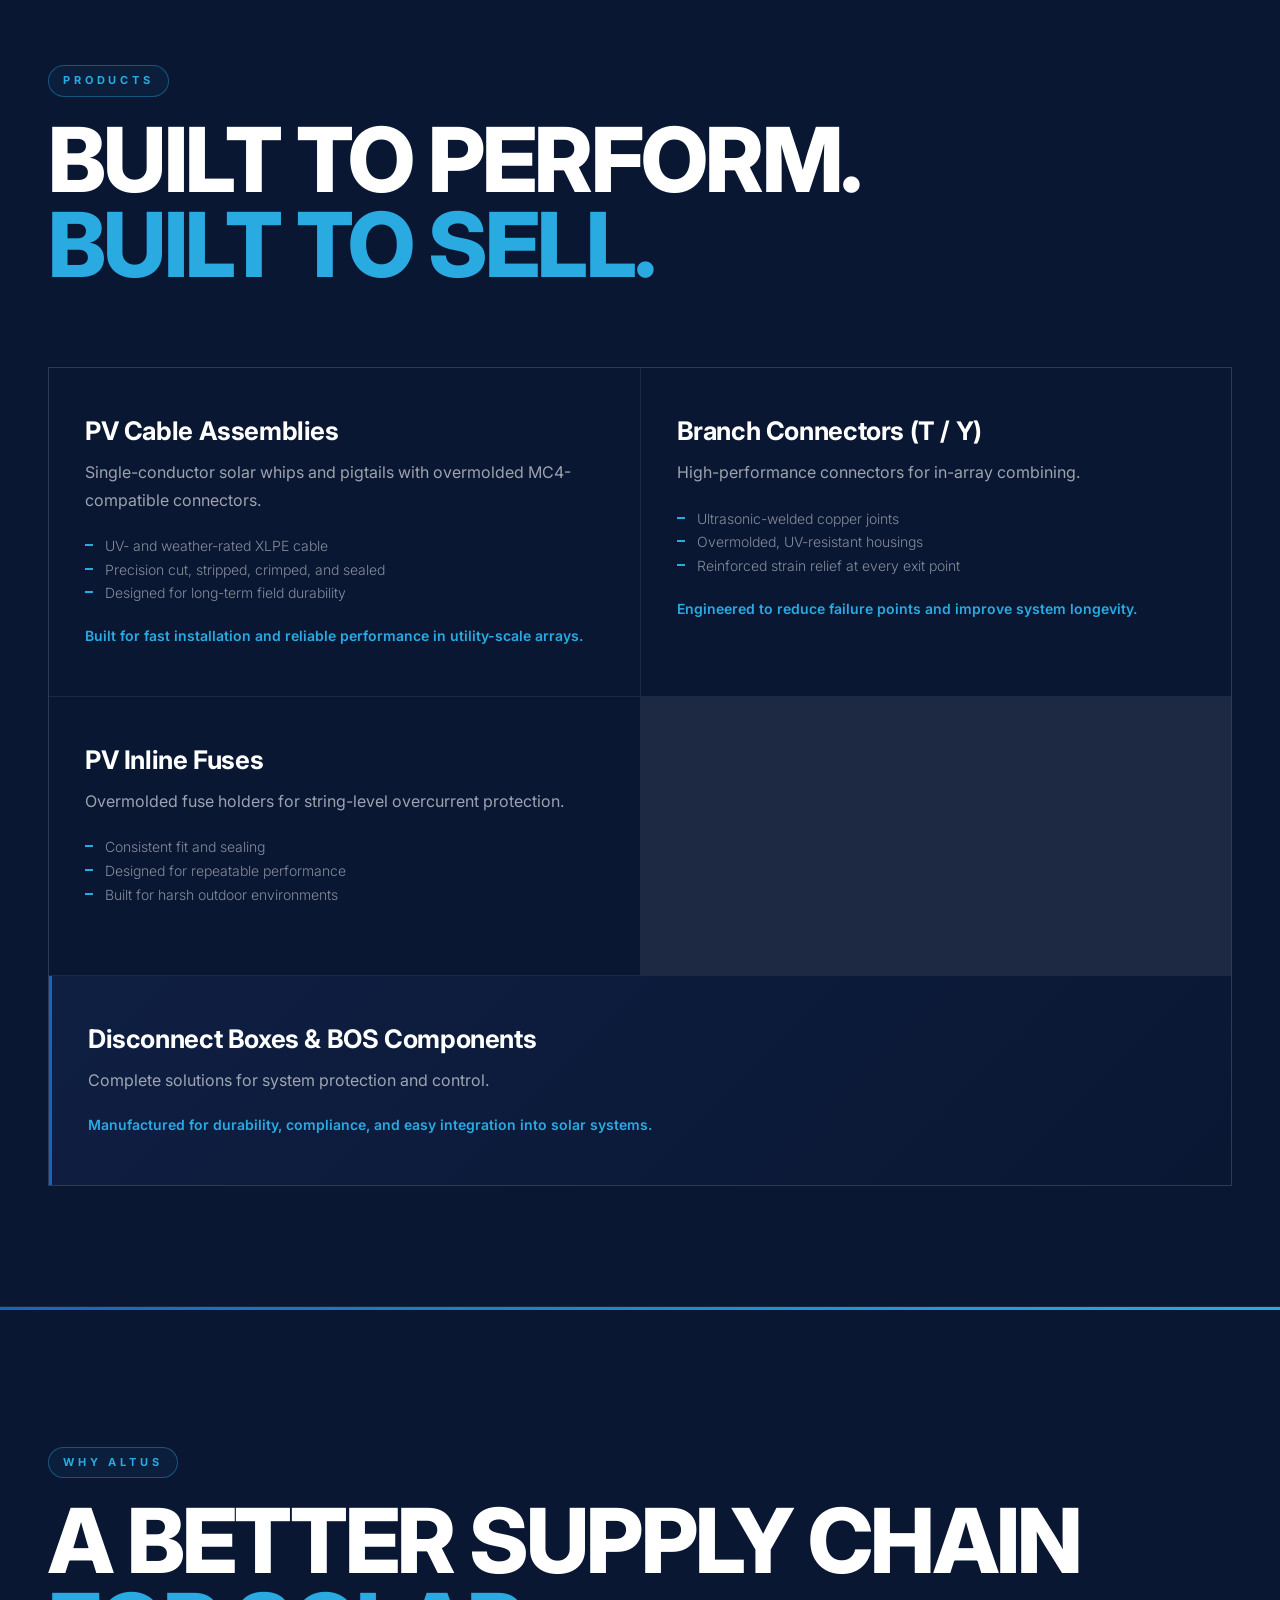
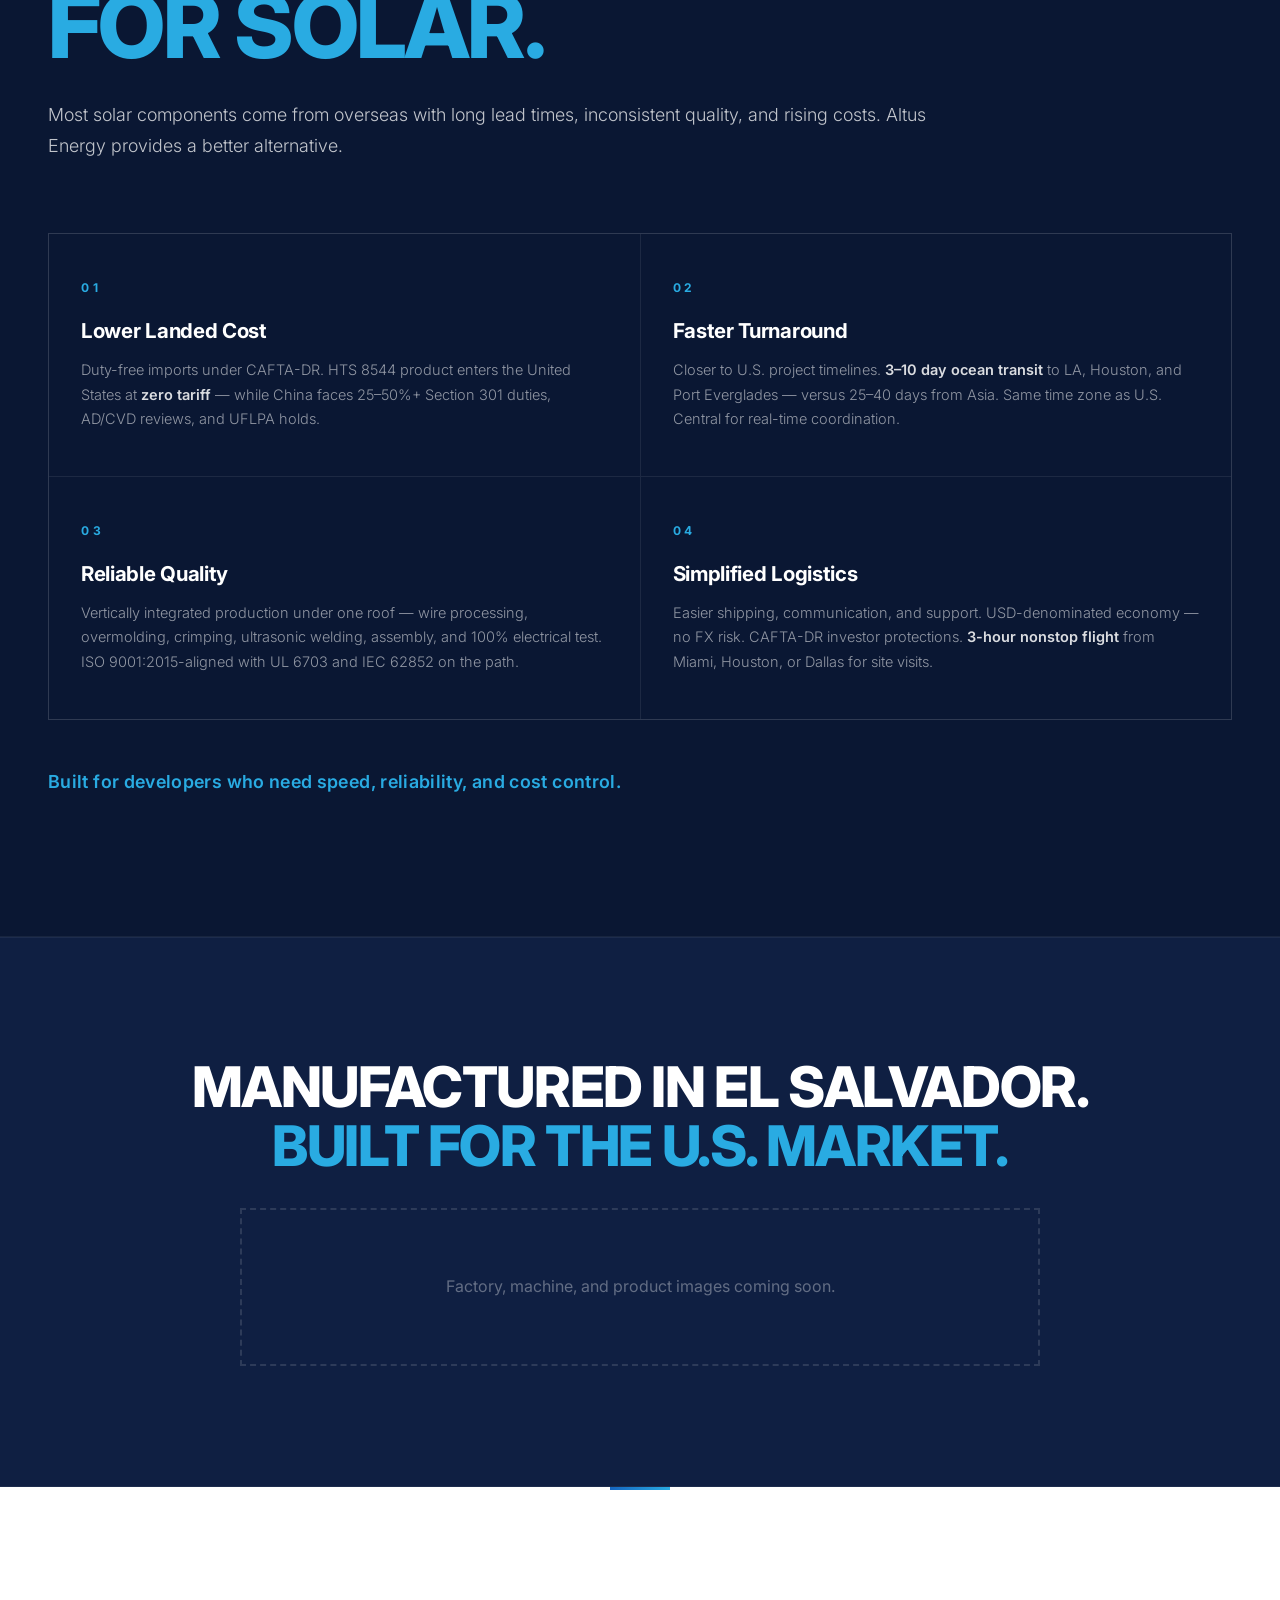
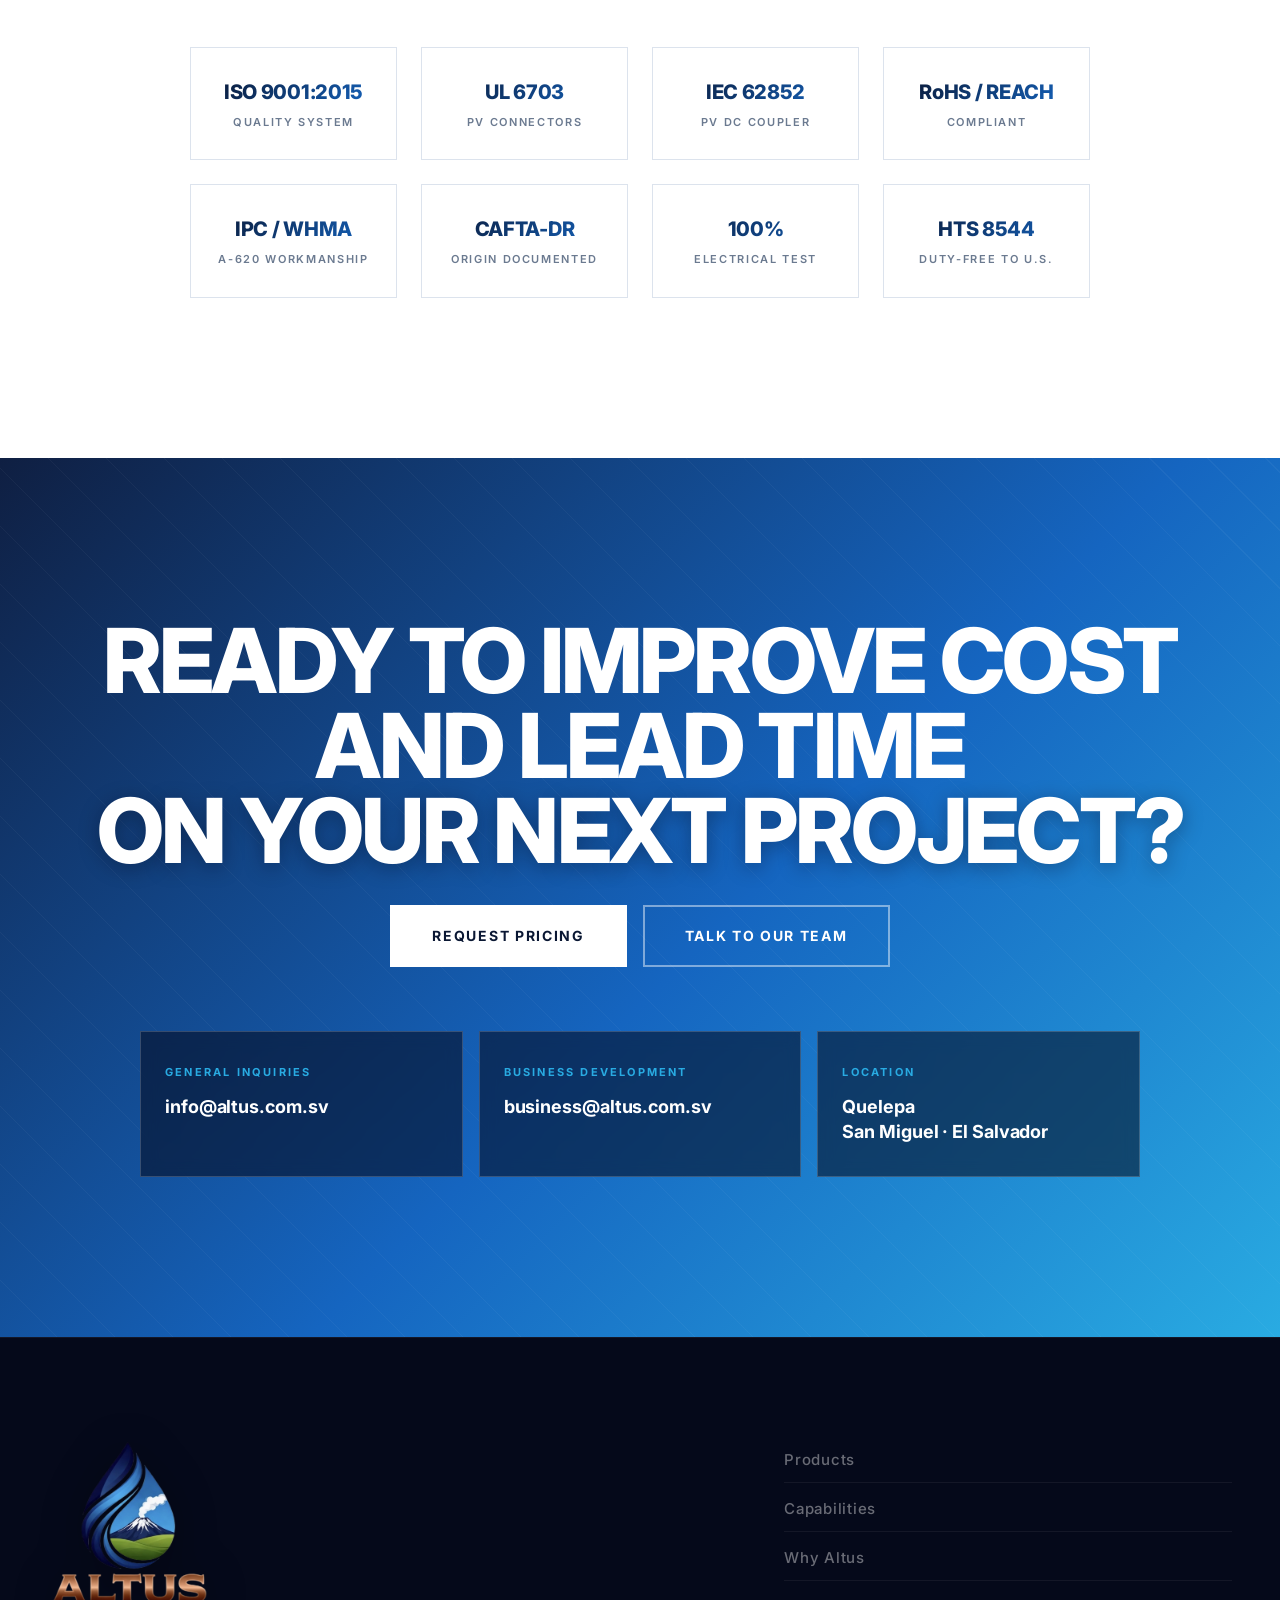
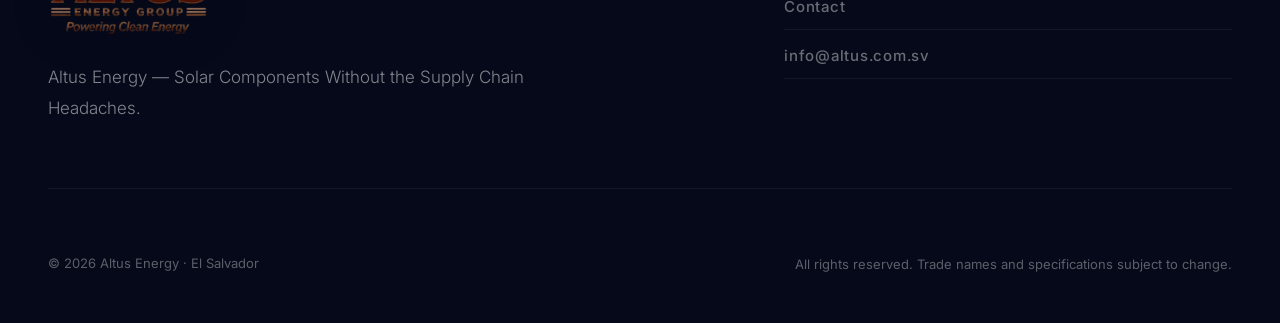
==== commit d215125b: "Real transparent PNG logo from designer" ====
--- a/index.html
+++ b/index.html
@@ -26,7 +26,7 @@
 
 <!-- NAV -->
 <nav class="nav">
-  <a href="#" class="nav-brand"><img src="./assets/altus-logo-full-400.jpg" alt="Altus Energy" class="nav-logo-img"></a>
+  <a href="#" class="nav-brand"><img src="./assets/altus-logo-full-400.png" alt="Altus Energy" class="nav-logo-img"></a>
   <div class="nav-links">
     <a href="#products" data-i18n="nav_products">Products</a>
     <a href="#capabilities" data-i18n="nav_caps">Capabilities</a>
@@ -326,7 +326,7 @@
   <div class="footer-inner">
     <div class="footer-top">
       <div>
-        <img src="./assets/altus-logo-full-400.jpg" alt="Altus Energy" class="footer-logo-img">
+        <img src="./assets/altus-logo-full-400.png" alt="Altus Energy" class="footer-logo-img">
         <p class="footer-desc" data-i18n="ft_desc">Altus Energy — Solar Components Without the Supply Chain Headaches.</p>
       </div>
       <div class="footer-links">
